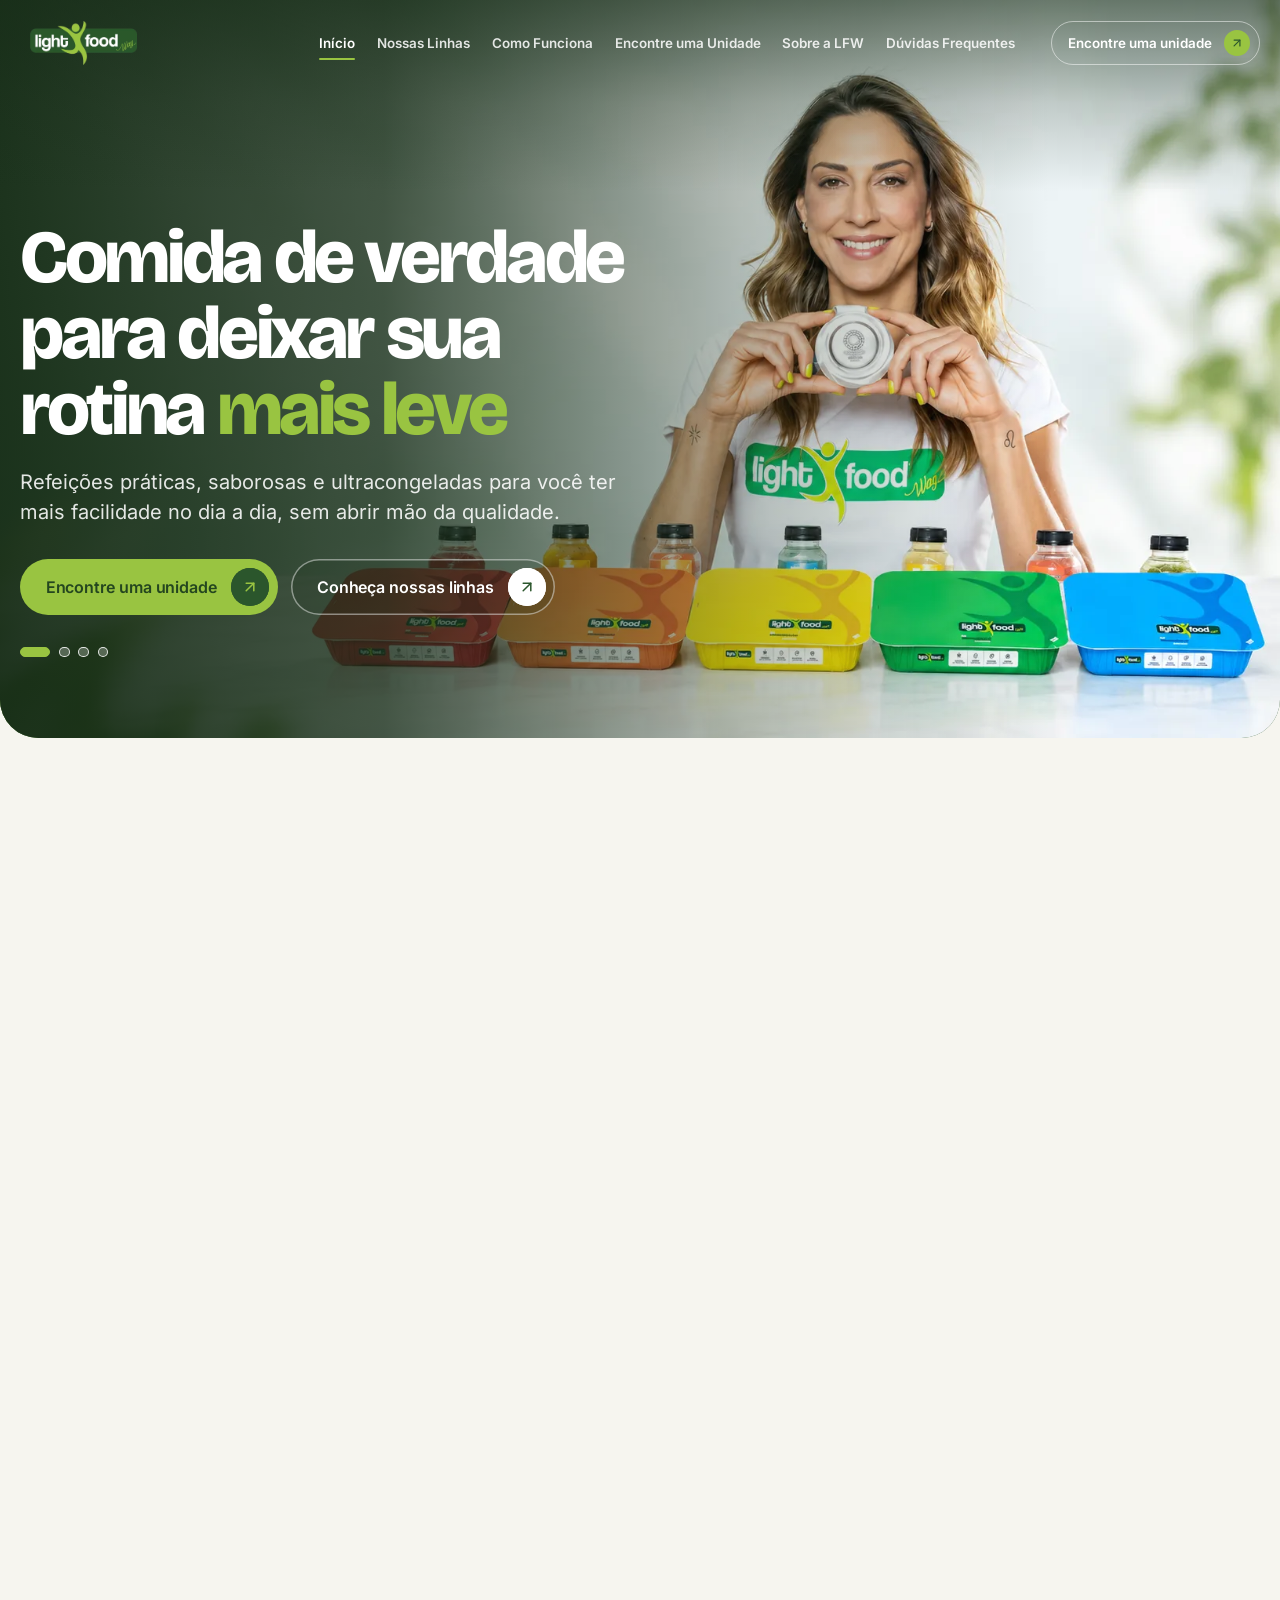
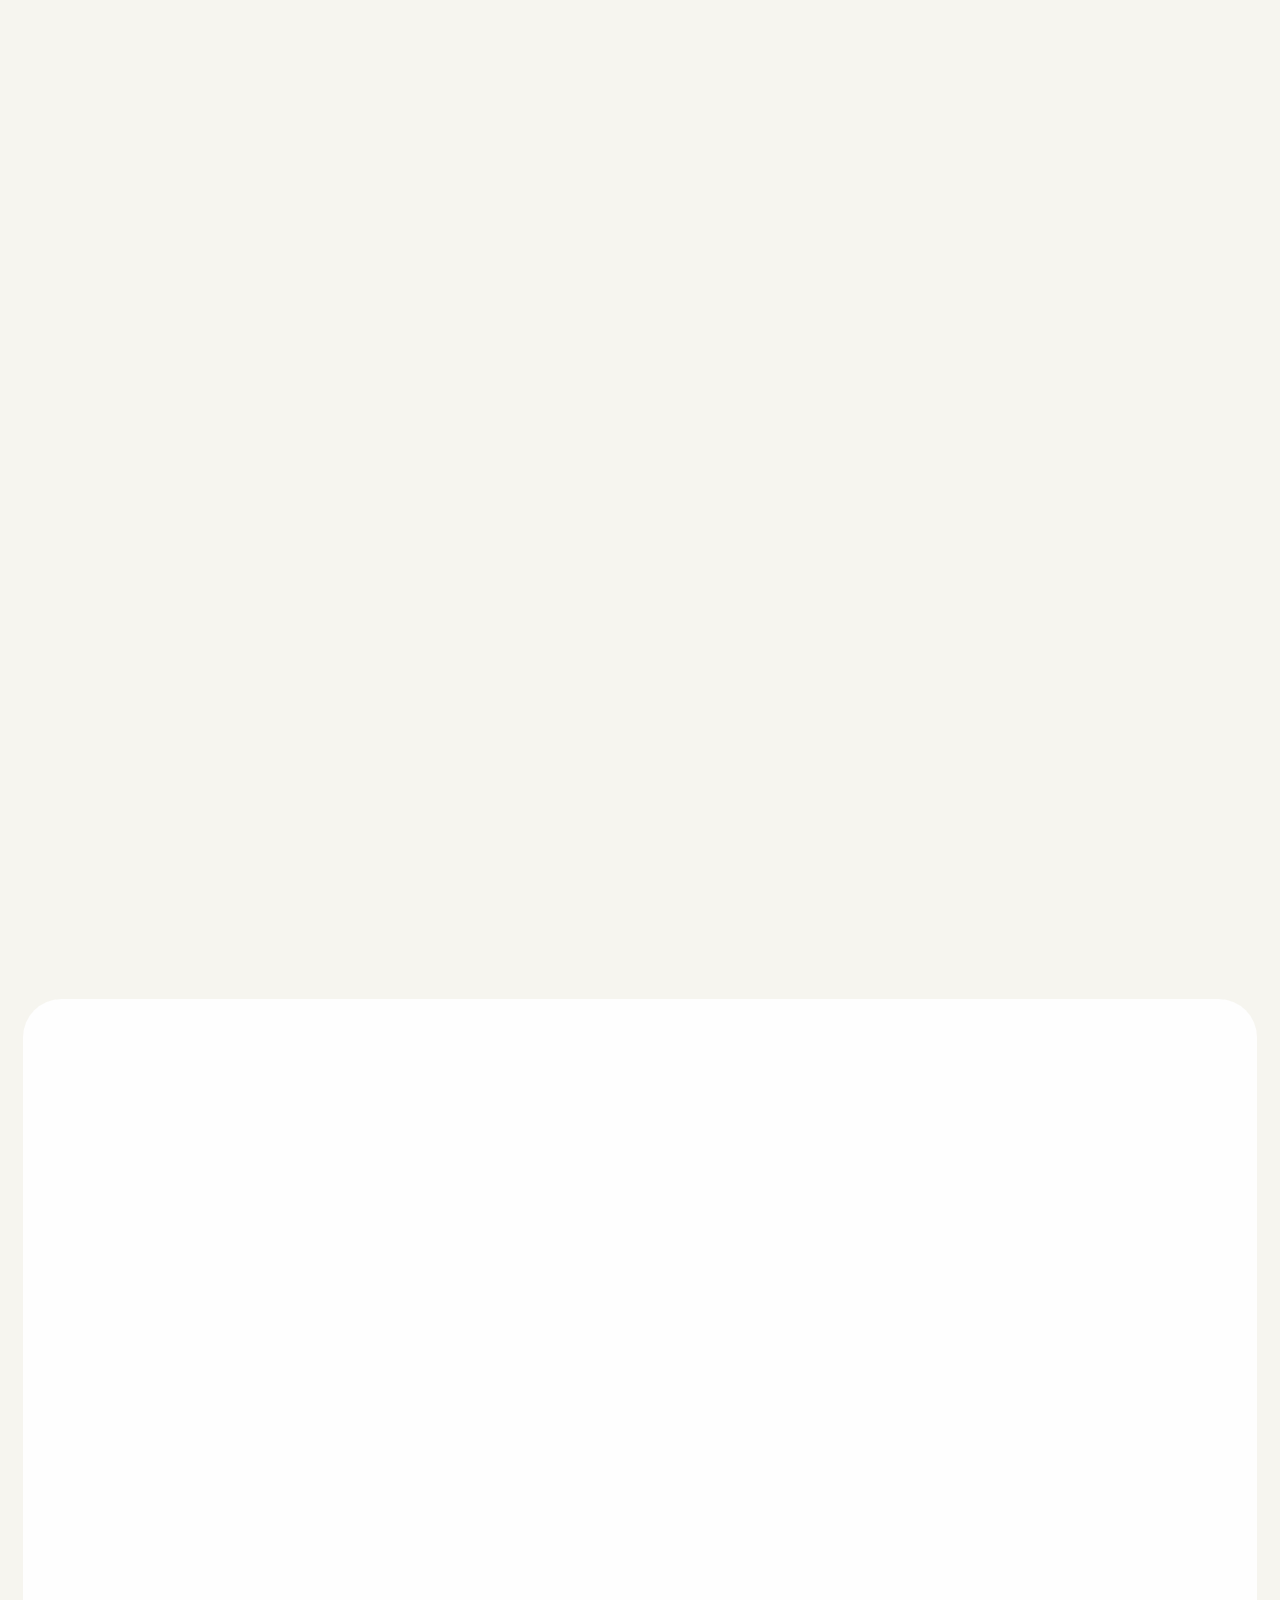
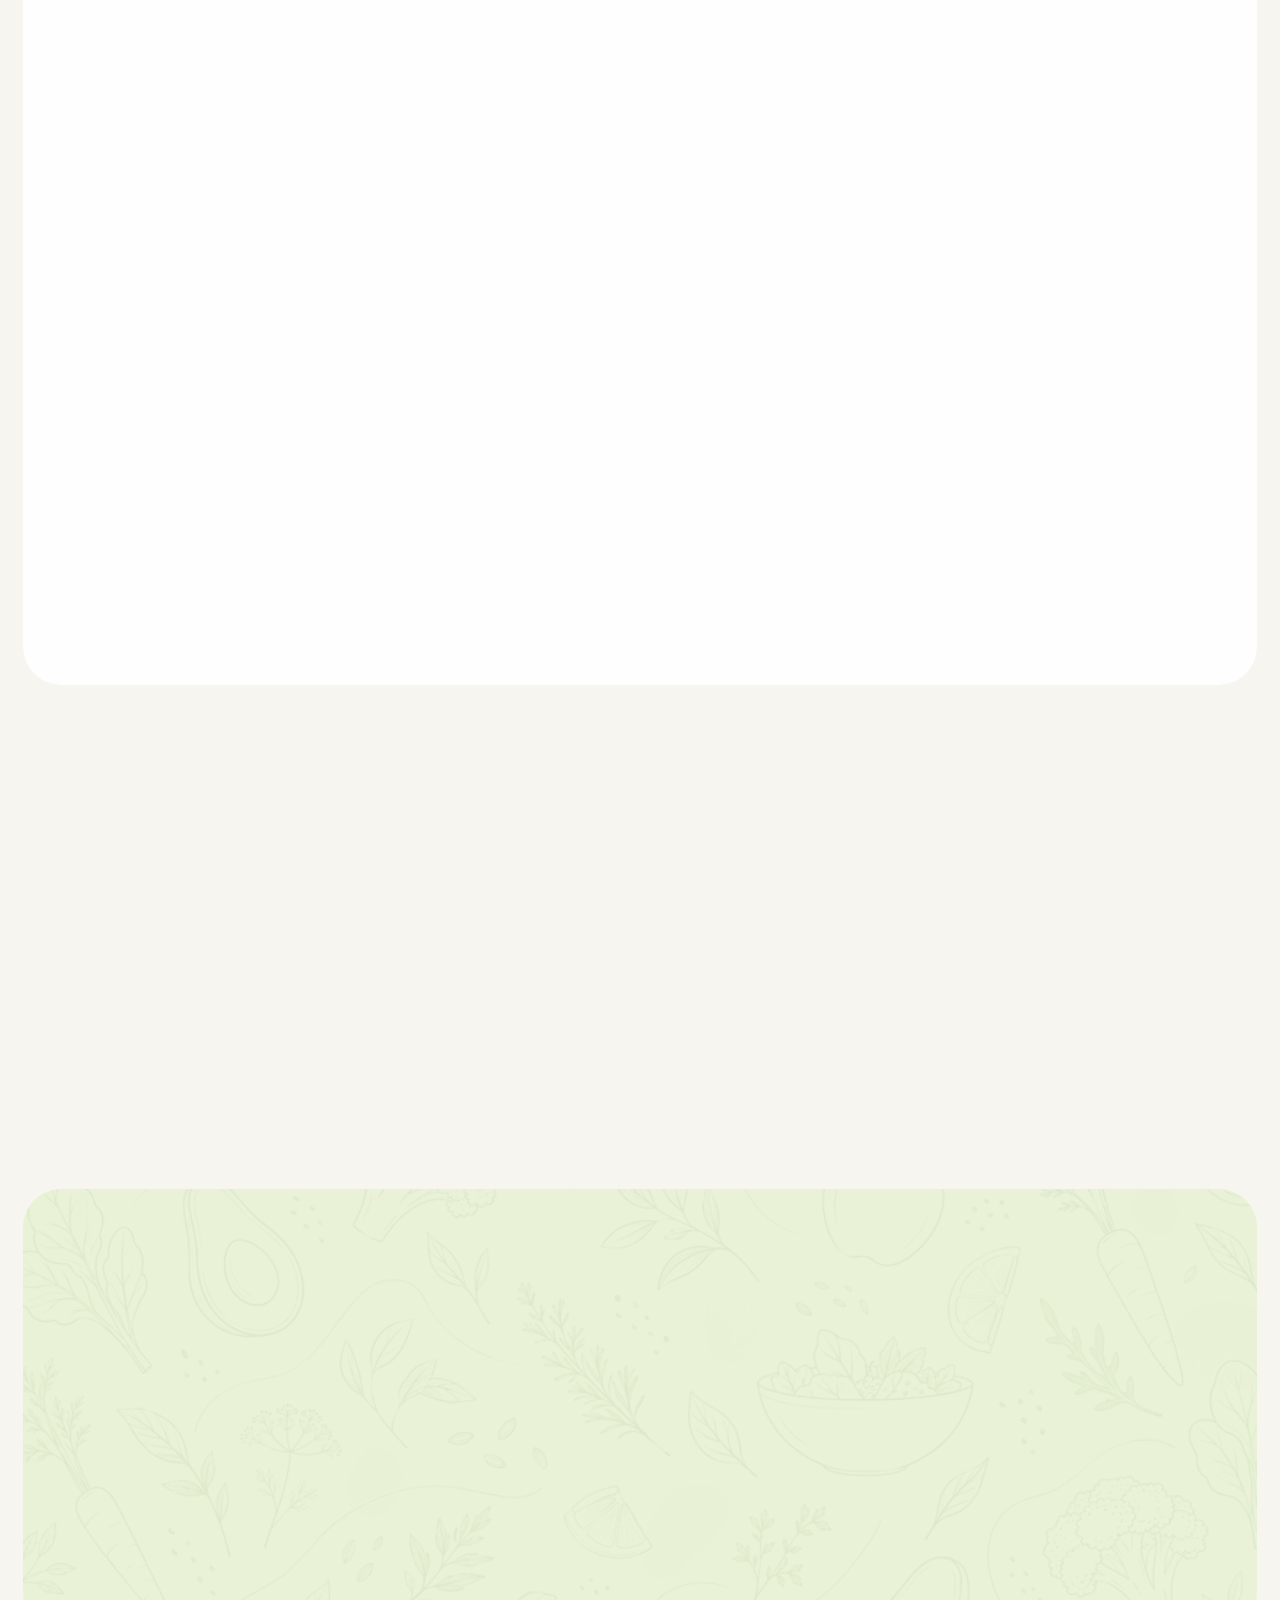
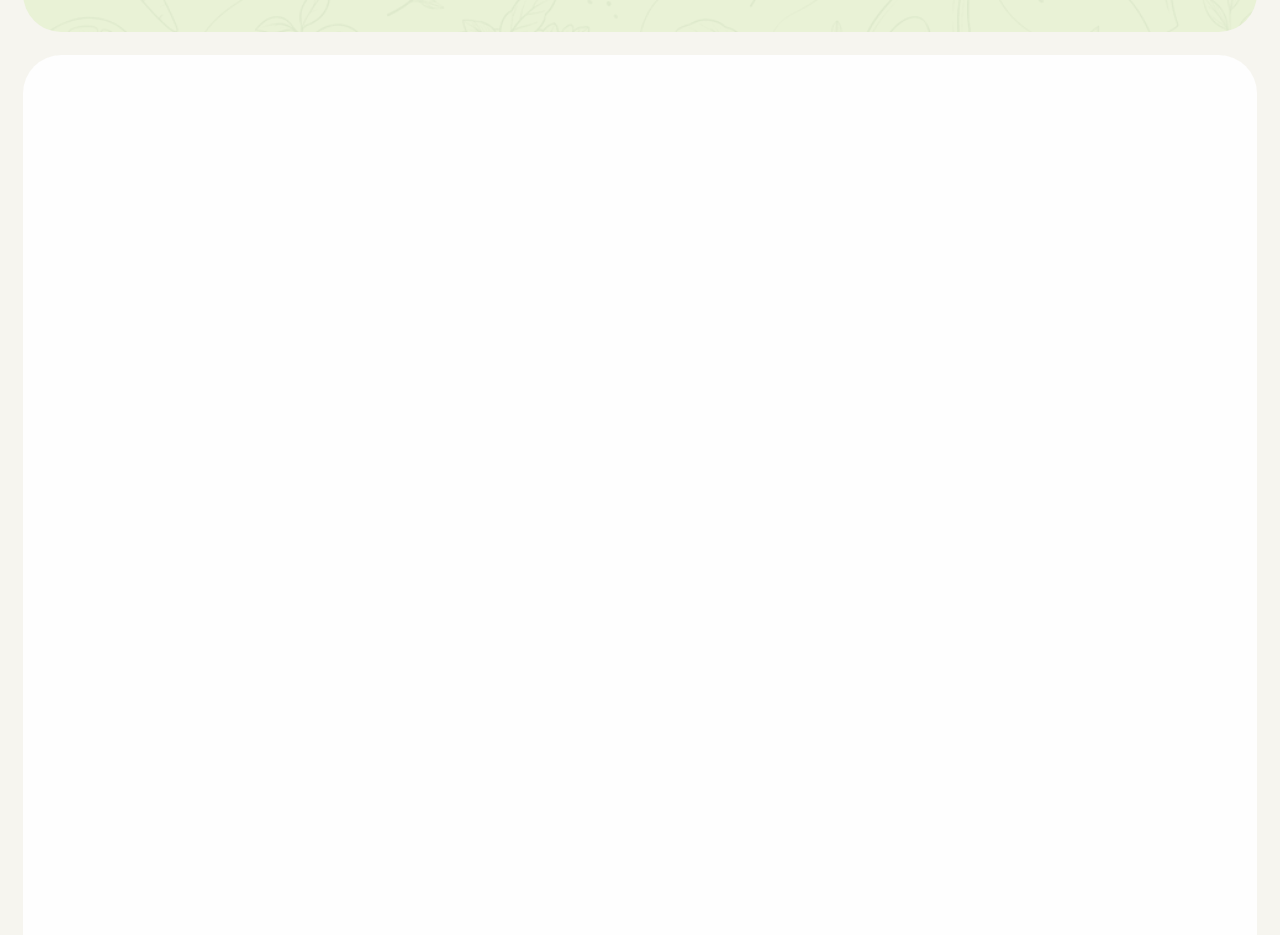
==== index.html @ e0d91ad0 "Site Light Food Way com catálogos em PDF Pop-up das linhas com Ver catálogo e Baixar catálogo; visua" ====
<!DOCTYPE html>
<html lang="pt-BR">
<head>
<meta charset="utf-8">
<meta name="viewport" content="width=device-width, initial-scale=1">
<script>document.documentElement.classList.add("js");if((!("PageRevealEvent" in window)||location.protocol==="file:")&&!matchMedia("(prefers-reduced-motion: reduce)").matches)document.documentElement.classList.add("transicao-js")</script>
<title>Light Food Way — Comida de verdade para deixar sua rotina mais leve</title>
<meta name="description" content="Refeições práticas, saborosas e ultracongeladas. Zero lactose, sem glúten e sem conservantes. Encontre uma Light Food Way perto de você e faça seu pedido.">
<meta name="theme-color" content="#2B562C">
<link rel="canonical" href="https://www.lightfoodway.com.br/">

<meta property="og:type" content="website">
<meta property="og:site_name" content="Light Food Way">
<meta property="og:title" content="Light Food Way — Comida de verdade para deixar sua rotina mais leve">
<meta property="og:description" content="Refeições práticas, saborosas e ultracongeladas. Zero lactose, sem glúten e sem conservantes. Encontre uma Light Food Way perto de você e faça seu pedido.">
<meta property="og:url" content="https://www.lightfoodway.com.br/">
<meta property="og:image" content="https://www.lightfoodway.com.br/assets/img/og-lightfoodway.webp">
<meta property="og:image:type" content="image/webp">
<meta property="og:image:width" content="1200">
<meta property="og:image:height" content="630">
<meta property="og:image:alt" content="Refeições Light Food Way prontas para levar">
<meta property="og:locale" content="pt_BR">
<meta name="twitter:card" content="summary_large_image">

<link rel="icon" href="assets/img/favicon.ico?v=4" sizes="32x32">
<link rel="icon" href="assets/img/favicon.svg?v=4" type="image/svg+xml">
<link rel="apple-touch-icon" href="assets/img/apple-touch-icon.png?v=4">
<link rel="preload" as="image" href="assets/img/banners/capa-home-1-mobile.webp?v=3" media="(max-width: 640px)" fetchpriority="high">
<link rel="preload" as="image" href="assets/img/banners/capa-home-1.webp" media="(min-width: 641px)" fetchpriority="high">
<link rel="preload" href="assets/fonts/inter-latin.woff2" as="font" type="font/woff2" crossorigin>
<link rel="preload" href="assets/fonts/bricolage-grotesque-latin.woff2" as="font" type="font/woff2" crossorigin>
<link rel="stylesheet" href="style.min.css?v=2026-10-07">
<link rel="stylesheet" href="page-transitions.min.css?v=2026-09-22">
<script type="speculationrules">{"prerender":[{"where":{"href_matches":"/*"},"eagerness":"moderate"}]}</script>
</head>
<body>
<a class="pular-link" href="#conteudo">Pular para o conteúdo</a>

<header class="header" data-header>
  <div class="container nav-wrap">
    <a class="logo" href="index.html" aria-label="Light Food Way — página inicial">
      <img class="logo__img" src="assets/img/logo-lightfoodway.webp" alt="Light Food Way" width="532" height="219">
    </a>

    <nav class="desktop-nav" aria-label="Menu principal">
      <a href="index.html" aria-current="page">Início</a>
      <a href="nossas-linhas.html">Nossas Linhas</a>
      <a href="como-funciona.html">Como Funciona</a>
      <a href="unidades.html">Encontre uma Unidade</a>
      <a href="sobre.html">Sobre a LFW</a>
      <a href="faq.html">Dúvidas Frequentes</a>
    </nav>

    <a class="contact-pill" href="unidades.html">Encontre uma unidade
      <span><svg viewBox="0 0 24 24" fill="none" stroke="currentColor" stroke-width="2" stroke-linecap="round" stroke-linejoin="round" aria-hidden="true" focusable="false"><path d="M7 7h10v10"/><path d="M7 17 17 7"/></svg></span>
    </a>

    <button class="menu-btn" data-menu-toggle type="button" aria-label="Abrir menu" aria-expanded="false" aria-controls="menu">
      <span class="menu-btn__linhas" aria-hidden="true"><span></span><span></span><span></span></span>
    </button>
  </div>

  <!-- Menu de tela cheia: aparece quando os links não cabem na barra -->
  <nav class="mobile-nav" id="menu" data-nav aria-label="Menu">
    <ul class="mobile-nav__lista">
      <li><a href="index.html" aria-current="page"><span class="mobile-nav__n" aria-hidden="true">01</span><span class="mobile-nav__txt">Início</span><span class="mobile-nav__seta" aria-hidden="true"><svg viewBox="0 0 24 24" fill="none" stroke="currentColor" stroke-width="2" stroke-linecap="round" stroke-linejoin="round" aria-hidden="true" focusable="false"><path d="M7 7h10v10"/><path d="M7 17 17 7"/></svg></span></a></li>
      <li><a href="nossas-linhas.html"><span class="mobile-nav__n" aria-hidden="true">02</span><span class="mobile-nav__txt">Nossas Linhas</span><span class="mobile-nav__seta" aria-hidden="true"><svg viewBox="0 0 24 24" fill="none" stroke="currentColor" stroke-width="2" stroke-linecap="round" stroke-linejoin="round" aria-hidden="true" focusable="false"><path d="M7 7h10v10"/><path d="M7 17 17 7"/></svg></span></a></li>
      <li><a href="como-funciona.html"><span class="mobile-nav__n" aria-hidden="true">03</span><span class="mobile-nav__txt">Como Funciona</span><span class="mobile-nav__seta" aria-hidden="true"><svg viewBox="0 0 24 24" fill="none" stroke="currentColor" stroke-width="2" stroke-linecap="round" stroke-linejoin="round" aria-hidden="true" focusable="false"><path d="M7 7h10v10"/><path d="M7 17 17 7"/></svg></span></a></li>
      <li><a href="unidades.html"><span class="mobile-nav__n" aria-hidden="true">04</span><span class="mobile-nav__txt">Encontre uma Unidade</span><span class="mobile-nav__seta" aria-hidden="true"><svg viewBox="0 0 24 24" fill="none" stroke="currentColor" stroke-width="2" stroke-linecap="round" stroke-linejoin="round" aria-hidden="true" focusable="false"><path d="M7 7h10v10"/><path d="M7 17 17 7"/></svg></span></a></li>
      <li><a href="sobre.html"><span class="mobile-nav__n" aria-hidden="true">05</span><span class="mobile-nav__txt">Sobre a LFW</span><span class="mobile-nav__seta" aria-hidden="true"><svg viewBox="0 0 24 24" fill="none" stroke="currentColor" stroke-width="2" stroke-linecap="round" stroke-linejoin="round" aria-hidden="true" focusable="false"><path d="M7 7h10v10"/><path d="M7 17 17 7"/></svg></span></a></li>
      <li><a href="faq.html"><span class="mobile-nav__n" aria-hidden="true">06</span><span class="mobile-nav__txt">Dúvidas Frequentes</span><span class="mobile-nav__seta" aria-hidden="true"><svg viewBox="0 0 24 24" fill="none" stroke="currentColor" stroke-width="2" stroke-linecap="round" stroke-linejoin="round" aria-hidden="true" focusable="false"><path d="M7 7h10v10"/><path d="M7 17 17 7"/></svg></span></a></li>
    </ul>
    <div class="mobile-nav__base">
      <a class="btn btn--primario" href="unidades.html"><span class="btn-txt">Encontre uma unidade</span><span class="btn-fundo" aria-hidden="true"></span><span class="btn-txt btn-txt--fundo" aria-hidden="true">Encontre uma unidade</span><span class="btn-icone" aria-hidden="true"><svg class="btn-icone__sai" viewBox="0 0 24 24" fill="none" stroke="currentColor" stroke-width="2" stroke-linecap="round" stroke-linejoin="round" aria-hidden="true" focusable="false"><path d="M7 7h10v10"/><path d="M7 17 17 7"/></svg><svg class="btn-icone__entra" viewBox="0 0 24 24" fill="none" stroke="currentColor" stroke-width="2" stroke-linecap="round" stroke-linejoin="round" aria-hidden="true" focusable="false"><path d="M7 7h10v10"/><path d="M7 17 17 7"/></svg></span></a>
      <a class="btn btn--fantasma" href="unidades.html#pedido"><span class="btn-txt">Faça seu pedido</span><span class="btn-fundo" aria-hidden="true"></span><span class="btn-txt btn-txt--fundo" aria-hidden="true">Faça seu pedido</span><span class="btn-icone" aria-hidden="true"><svg class="btn-icone__sai" viewBox="0 0 24 24" fill="none" stroke="currentColor" stroke-width="2" stroke-linecap="round" stroke-linejoin="round" aria-hidden="true" focusable="false"><path d="M7 7h10v10"/><path d="M7 17 17 7"/></svg><svg class="btn-icone__entra" viewBox="0 0 24 24" fill="none" stroke="currentColor" stroke-width="2" stroke-linecap="round" stroke-linejoin="round" aria-hidden="true" focusable="false"><path d="M7 7h10v10"/><path d="M7 17 17 7"/></svg></span></a>
    </div>
  </nav>
</header>
<main id="conteudo">

  <section class="home-hero" aria-labelledby="home-hero-title">
    <div class="home-hero__capa" aria-hidden="true"></div>
    <div class="container home-hero__content">
      <h1 id="home-hero-title"><span class="home-hero__mask"><span class="home-hero__rise">Comida de verdade</span></span> <span class="home-hero__mask"><span class="home-hero__rise">para deixar sua</span></span> <span class="home-hero__mask"><span class="home-hero__rise">rotina <em>mais leve</em></span></span></h1>
      <p class="home-hero__intro" id="home-hero-descricao">Refeições práticas, saborosas e ultracongeladas para você ter mais facilidade no dia a dia, sem abrir mão da qualidade.</p>
      <div class="acoes">
        <a class="btn btn--primario btn--grande" href="unidades.html"><span class="btn-txt">Encontre uma unidade</span><span class="btn-fundo" aria-hidden="true"></span><span class="btn-txt btn-txt--fundo" aria-hidden="true">Encontre uma unidade</span><span class="btn-icone" aria-hidden="true"><svg class="btn-icone__sai" viewBox="0 0 24 24" fill="none" stroke="currentColor" stroke-width="2" stroke-linecap="round" stroke-linejoin="round" aria-hidden="true" focusable="false"><path d="M7 7h10v10"/><path d="M7 17 17 7"/></svg><svg class="btn-icone__entra" viewBox="0 0 24 24" fill="none" stroke="currentColor" stroke-width="2" stroke-linecap="round" stroke-linejoin="round" aria-hidden="true" focusable="false"><path d="M7 7h10v10"/><path d="M7 17 17 7"/></svg></span></a>
        <a class="btn btn--fantasma btn--grande" href="#linhas"><span class="btn-txt">Conheça nossas linhas</span><span class="btn-fundo" aria-hidden="true"></span><span class="btn-txt btn-txt--fundo" aria-hidden="true">Conheça nossas linhas</span><span class="btn-icone" aria-hidden="true"><svg class="btn-icone__sai" viewBox="0 0 24 24" fill="none" stroke="currentColor" stroke-width="2" stroke-linecap="round" stroke-linejoin="round" aria-hidden="true" focusable="false"><path d="M7 7h10v10"/><path d="M7 17 17 7"/></svg><svg class="btn-icone__entra" viewBox="0 0 24 24" fill="none" stroke="currentColor" stroke-width="2" stroke-linecap="round" stroke-linejoin="round" aria-hidden="true" focusable="false"><path d="M7 7h10v10"/><path d="M7 17 17 7"/></svg></span></a>
      </div>
      <div class="home-hero__pontos" role="group" aria-label="Selecionar destaque do hero" hidden>
        <button class="home-hero__ponto is-ativo" type="button" aria-label="Mostrar destaque 1: Comida de verdade para deixar sua rotina mais leve" aria-controls="home-hero-title" aria-pressed="true" data-home-hero-ponto="0"></button>
        <button class="home-hero__ponto" type="button" aria-label="Mostrar destaque 2: Não é apenas congelado, é ultracongelado" aria-controls="home-hero-title" aria-pressed="false" data-home-hero-ponto="1"></button>
        <button class="home-hero__ponto" type="button" aria-label="Mostrar destaque 3: Um sabor para cada momento" aria-controls="home-hero-title" aria-pressed="false" data-home-hero-ponto="2"></button>
        <button class="home-hero__ponto" type="button" aria-label="Mostrar destaque 4: Tem uma Light Food Way perto de você" aria-controls="home-hero-title" aria-pressed="false" data-home-hero-ponto="3"></button>
      </div>
    </div>
  </section>

  <section class="secao home-benefits" id="diferenciais">
    <div class="container">
      <div class="secao__head secao__head--centro">
        <h2>Mais sabor e praticidade <em>para a vida real</em></h2>
        <p class="secao__sub">Escolhas para diferentes momentos, com a facilidade que a sua rotina pede.</p>
      </div>
      <div class="home-benefits__grid">
        <a class="home-benefit home-benefit--photo" href="como-funciona.html">
          <img src="assets/img/linhas/caseirinhos.webp?v=4" srcset="assets/img/linhas/caseirinhos-900.webp?v=4 900w, assets/img/linhas/caseirinhos.webp?v=4 1280w" sizes="(min-width: 1240px) 390px, (min-width: 1020px) 30vw, (min-width: 640px) 46vw, calc(100vw - 2.5rem)" alt="Frango assado com arroz e legumes, da linha Caseirinhos da Light Food Way" width="1280" height="960" loading="lazy" decoding="async">
          <div class="home-benefit__copy">
            <h3>Praticidade que cabe no seu dia</h3>
            <span class="home-benefit__link">Veja como funciona <span aria-hidden="true">↗</span></span>
          </div>
        </a>
        <a class="home-benefit home-benefit--photo" href="nossas-linhas.html#maromba">
          <img src="assets/img/linhas/maromba.webp" srcset="assets/img/linhas/maromba-900.webp 900w, assets/img/linhas/maromba.webp 1280w" sizes="(min-width: 1240px) 390px, (min-width: 1020px) 30vw, (min-width: 640px) 46vw, calc(100vw - 2.5rem)" alt="Carne moída com purê de batata-doce — linha Maromba da Light Food Way" width="1280" height="960" loading="lazy" decoding="async">
          <div class="home-benefit__copy">
            <h3>Comida de verdade, no seu tempo</h3>
            <span class="home-benefit__link">Conheça as linhas <span aria-hidden="true">↗</span></span>
          </div>
        </a>
        <a class="home-benefit home-benefit--photo" href="nossas-linhas.html#veggie">
          <img src="assets/img/linhas/frango-mandioca.webp" srcset="assets/img/linhas/frango-mandioca-900.webp 900w, assets/img/linhas/frango-mandioca.webp 1280w" sizes="(min-width: 1240px) 390px, (min-width: 1020px) 30vw, (min-width: 640px) 46vw, calc(100vw - 2.5rem)" alt="Frango desfiado ao molho com milho e mandioca, da Light Food Way" width="1280" height="1280" loading="lazy" decoding="async">
          <div class="home-benefit__copy">
            <h3>Variedade para todos os gostos</h3>
            <span class="home-benefit__link">Explore as opções <span aria-hidden="true">↗</span></span>
          </div>
        </a>
      </div>
    </div>
  </section>

  <!-- LINHAS EM DESTAQUE -->
  <section class="secao secao--alt home-lines" id="linhas">
    <div class="container">
      <div class="secao__head secao__head--entre">
        <div>
          <h2>Um cardápio para <em>todos os gostos</em></h2>
          <p class="secao__sub">Da comida caseira às opções para quem treina, encontre uma linha que combina com a sua rotina.</p>
        </div>
        <a class="btn btn--secundario" href="nossas-linhas.html"><span class="btn-txt">Ver todas as linhas</span><span class="btn-fundo" aria-hidden="true"></span><span class="btn-txt btn-txt--fundo" aria-hidden="true">Ver todas as linhas</span><span class="btn-icone" aria-hidden="true"><svg class="btn-icone__sai" viewBox="0 0 24 24" fill="none" stroke="currentColor" stroke-width="2" stroke-linecap="round" stroke-linejoin="round" aria-hidden="true" focusable="false"><path d="M7 7h10v10"/><path d="M7 17 17 7"/></svg><svg class="btn-icone__entra" viewBox="0 0 24 24" fill="none" stroke="currentColor" stroke-width="2" stroke-linecap="round" stroke-linejoin="round" aria-hidden="true" focusable="false"><path d="M7 7h10v10"/><path d="M7 17 17 7"/></svg></span></a>
      </div>
      <div class="grid grid--4">
        <article class="linha-card revela" data-linha="caseirinhos" id="caseirinhos">
          <a class="linha-card__link" href="nossas-linhas.html#caseirinhos" data-linha-popup aria-haspopup="dialog">
            <div class="linha-card__foto">
              <img src="assets/img/linhas/caseirinhos.webp?v=4" srcset="assets/img/linhas/caseirinhos-900.webp?v=4 900w, assets/img/linhas/caseirinhos.webp?v=4 1280w" sizes="(min-width: 1240px) 390px, (min-width: 1020px) 30vw, (min-width: 640px) 46vw, calc(100vw - 2.5rem)" alt="Frango assado com arroz e legumes, da linha Caseirinhos da Light Food Way" loading="lazy" decoding="async" width="1280" height="960" data-foto>
              <span class="linha-card__etiqueta">Casa</span>
            </div>
            <div class="linha-card__corpo">
              <h3>Caseirinhos</h3>
              <p>O sabor daquela comida que lembra casa, agora com a praticidade que a sua rotina precisa.</p>
              <span class="linha-card__cta">Conhecer Caseirinhos <span class="bolha-seta" aria-hidden="true"><svg class="icone" viewBox="0 0 24 24" fill="none" stroke="currentColor" stroke-width="1.6" stroke-linecap="round" stroke-linejoin="round" aria-hidden="true" focusable="false"><path d="M5 12h14"/><path d="m12 5 7 7-7 7"/></svg></span></span>
            </div>
          </a>
        </article>
        <article class="linha-card revela" data-linha="frango" id="frango">
          <a class="linha-card__link" href="nossas-linhas.html#frango" data-linha-popup aria-haspopup="dialog">
            <div class="linha-card__foto">
              <img src="assets/img/linhas/frango.webp?v=4" srcset="assets/img/linhas/frango-900.webp?v=4 900w, assets/img/linhas/frango.webp?v=4 1122w" sizes="(min-width: 1240px) 390px, (min-width: 1020px) 30vw, (min-width: 640px) 46vw, calc(100vw - 2.5rem)" alt="Frango em cubos com farofa crocante, brócolis e cenoura, da linha Frango da Light Food Way" loading="lazy" decoding="async" width="1122" height="842" data-foto>
              <span class="linha-card__etiqueta">Aves</span>
            </div>
            <div class="linha-card__corpo">
              <h3>Frango</h3>
              <p>Opções com frango para deixar suas refeições práticas, saborosas e variadas.</p>
              <span class="linha-card__cta">Conhecer linha Frango <span class="bolha-seta" aria-hidden="true"><svg class="icone" viewBox="0 0 24 24" fill="none" stroke="currentColor" stroke-width="1.6" stroke-linecap="round" stroke-linejoin="round" aria-hidden="true" focusable="false"><path d="M5 12h14"/><path d="m12 5 7 7-7 7"/></svg></span></span>
            </div>
          </a>
        </article>
        <article class="linha-card revela" data-linha="bovina" id="bovina">
          <a class="linha-card__link" href="nossas-linhas.html#bovina" data-linha-popup aria-haspopup="dialog">
            <div class="linha-card__foto">
              <img src="assets/img/linhas/bovina.webp" srcset="assets/img/linhas/bovina-900.webp 900w, assets/img/linhas/bovina.webp 1066w" sizes="(min-width: 1240px) 390px, (min-width: 1020px) 30vw, (min-width: 640px) 46vw, calc(100vw - 2.5rem)" alt="Carne desfiada com arroz, feijão preto e banana da terra — linha Bovinas da Light Food Way" loading="lazy" decoding="async" width="1066" height="799" data-foto>
              <span class="linha-card__etiqueta">Carnes</span>
            </div>
            <div class="linha-card__corpo">
              <h3>Bovinas</h3>
              <p>Pratos com carne bovina para quem gosta de refeições saborosas e cheias de opções.</p>
              <span class="linha-card__cta">Conhecer linha Bovina <span class="bolha-seta" aria-hidden="true"><svg class="icone" viewBox="0 0 24 24" fill="none" stroke="currentColor" stroke-width="1.6" stroke-linecap="round" stroke-linejoin="round" aria-hidden="true" focusable="false"><path d="M5 12h14"/><path d="m12 5 7 7-7 7"/></svg></span></span>
            </div>
          </a>
        </article>
        <article class="linha-card revela" data-linha="peixes" id="peixes">
          <a class="linha-card__link" href="nossas-linhas.html#peixes" data-linha-popup aria-haspopup="dialog">
            <div class="linha-card__foto">
              <img src="assets/img/linhas/peixes.webp" srcset="assets/img/linhas/peixes-900.webp 900w, assets/img/linhas/peixes.webp 1280w" sizes="(min-width: 1240px) 390px, (min-width: 1020px) 30vw, (min-width: 640px) 46vw, calc(100vw - 2.5rem)" alt="Filé de peixe com arroz, feijão e legumes — linha Peixes da Light Food Way" loading="lazy" decoding="async" width="1280" height="960" data-foto>
              <span class="linha-card__etiqueta">Do mar</span>
            </div>
            <div class="linha-card__corpo">
              <h3>Peixes</h3>
              <p>Opções com peixe para variar o cardápio com praticidade.</p>
              <span class="linha-card__cta">Conhecer linha Peixe <span class="bolha-seta" aria-hidden="true"><svg class="icone" viewBox="0 0 24 24" fill="none" stroke="currentColor" stroke-width="1.6" stroke-linecap="round" stroke-linejoin="round" aria-hidden="true" focusable="false"><path d="M5 12h14"/><path d="m12 5 7 7-7 7"/></svg></span></span>
            </div>
          </a>
        </article>
        <article class="linha-card revela" data-linha="massas" id="massas">
          <a class="linha-card__link" href="nossas-linhas.html#massas" data-linha-popup aria-haspopup="dialog">
            <div class="linha-card__foto">
              <img src="assets/img/linhas/massas.webp" srcset="assets/img/linhas/massas-900.webp 900w, assets/img/linhas/massas.webp 1280w" sizes="(min-width: 1240px) 390px, (min-width: 1020px) 30vw, (min-width: 640px) 46vw, calc(100vw - 2.5rem)" alt="Massa com frango e legumes — linha Massas da Light Food Way" loading="lazy" decoding="async" width="1280" height="960" data-foto>
              <span class="linha-card__etiqueta">Massas</span>
            </div>
            <div class="linha-card__corpo">
              <h3>Massas</h3>
              <p>Massas saborosas para transformar uma refeição prática em um momento ainda mais gostoso.</p>
              <span class="linha-card__cta">Conhecer Massas <span class="bolha-seta" aria-hidden="true"><svg class="icone" viewBox="0 0 24 24" fill="none" stroke="currentColor" stroke-width="1.6" stroke-linecap="round" stroke-linejoin="round" aria-hidden="true" focusable="false"><path d="M5 12h14"/><path d="m12 5 7 7-7 7"/></svg></span></span>
            </div>
          </a>
        </article>
        <article class="linha-card revela" data-linha="maromba" id="maromba">
          <a class="linha-card__link" href="nossas-linhas.html#maromba" data-linha-popup aria-haspopup="dialog">
            <div class="linha-card__foto">
              <img src="assets/img/linhas/maromba.webp" srcset="assets/img/linhas/maromba-900.webp 900w, assets/img/linhas/maromba.webp 1280w" sizes="(min-width: 1240px) 390px, (min-width: 1020px) 30vw, (min-width: 640px) 46vw, calc(100vw - 2.5rem)" alt="Carne moída com purê de batata-doce — linha Maromba da Light Food Way" loading="lazy" decoding="async" width="1280" height="960" data-foto>
              <span class="linha-card__etiqueta">Treino</span>
            </div>
            <div class="linha-card__corpo">
              <h3>Maromba</h3>
              <p>Opções para quem treina, busca praticidade e quer facilitar a organização das refeições dentro da rotina.</p>
              <span class="linha-card__cta">Conhecer linha Maromba <span class="bolha-seta" aria-hidden="true"><svg class="icone" viewBox="0 0 24 24" fill="none" stroke="currentColor" stroke-width="1.6" stroke-linecap="round" stroke-linejoin="round" aria-hidden="true" focusable="false"><path d="M5 12h14"/><path d="m12 5 7 7-7 7"/></svg></span></span>
            </div>
          </a>
        </article>
        <article class="linha-card revela" data-linha="veggie" id="veggie">
          <a class="linha-card__link" href="nossas-linhas.html#veggie" data-linha-popup aria-haspopup="dialog">
            <div class="linha-card__foto">
              <img src="assets/img/linhas/veggie.webp?v=4" srcset="assets/img/linhas/veggie-900.webp?v=4 900w, assets/img/linhas/veggie.webp?v=4 1066w" sizes="(min-width: 1240px) 390px, (min-width: 1020px) 30vw, (min-width: 640px) 46vw, calc(100vw - 2.5rem)" alt="Couve refogada, arroz integral e feijão preto, da linha Veggie da Light Food Way" loading="lazy" decoding="async" width="1066" height="800" data-foto>
              <span class="linha-card__etiqueta">Sem carne</span>
            </div>
            <div class="linha-card__corpo">
              <h3>Veggie</h3>
              <p>Opções sem carne para quem busca variedade e diferentes possibilidades para a alimentação.</p>
              <span class="linha-card__cta">Conhecer linha Veggie <span class="bolha-seta" aria-hidden="true"><svg class="icone" viewBox="0 0 24 24" fill="none" stroke="currentColor" stroke-width="1.6" stroke-linecap="round" stroke-linejoin="round" aria-hidden="true" focusable="false"><path d="M5 12h14"/><path d="m12 5 7 7-7 7"/></svg></span></span>
            </div>
          </a>
        </article>
        <article class="linha-card revela" data-linha="sopas" id="sopas">
          <a class="linha-card__link" href="nossas-linhas.html#sopas" data-linha-popup aria-haspopup="dialog">
            <div class="linha-card__foto">
              <img src="assets/img/linhas/sopas.webp" srcset="assets/img/linhas/sopas-900.webp 900w, assets/img/linhas/sopas.webp 1280w" sizes="(min-width: 1240px) 390px, (min-width: 1020px) 30vw, (min-width: 640px) 46vw, calc(100vw - 2.5rem)" alt="Sopa de legumes com macarrão — linha Sopas da Light Food Way" loading="lazy" decoding="async" width="1280" height="960" data-foto>
              <span class="linha-card__etiqueta">Quentinho</span>
            </div>
            <div class="linha-card__corpo">
              <h3>Sopas</h3>
              <p>Uma opção prática e saborosa para aqueles dias em que tudo o que você quer é uma refeição quentinha.</p>
              <span class="linha-card__cta">Conhecer Sopas <span class="bolha-seta" aria-hidden="true"><svg class="icone" viewBox="0 0 24 24" fill="none" stroke="currentColor" stroke-width="1.6" stroke-linecap="round" stroke-linejoin="round" aria-hidden="true" focusable="false"><path d="M5 12h14"/><path d="m12 5 7 7-7 7"/></svg></span></span>
            </div>
          </a>
        </article>
      </div>
    </div>
  </section>

  <!-- COMO FUNCIONA -->

  <section class="secao" id="como-funciona">
    <div class="container">
      <div class="secao__head secao__head--centro">
        <h2>Escolha suas refeições, encontre uma unidade e tenha a praticidade da Light Food Way <em>na sua rotina</em></h2>
      </div>
      <ol class="passos">
        <li class="passo revela"><span class="passo__num">1</span><span class="passo__icone"><svg class="icone" viewBox="0 0 24 24" fill="none" stroke="currentColor" stroke-width="1.6" stroke-linecap="round" stroke-linejoin="round" aria-hidden="true" focusable="false"><path d="M7 21h10"/><path d="M12 21a9 9 0 0 0 9-9H3a9 9 0 0 0 9 9Z"/><path d="M11.38 12a2.4 2.4 0 0 1-.4-4.77 2.4 2.4 0 0 1 3.2-2.77 2.4 2.4 0 0 1 3.47-.63 2.4 2.4 0 0 1 3.37 3.37 2.4 2.4 0 0 1-1.1 3.7 2.51 2.51 0 0 1 .03 1.1"/><path d="m13 12 4-4"/><path d="M10.9 7.25A3.99 3.99 0 0 0 4 10c0 .73.2 1.41.54 2"/></svg></span><h3>Escolha</h3><p>Conheça nossas linhas e encontre suas opções favoritas.</p></li>
        <li class="passo revela"><span class="passo__num">2</span><span class="passo__icone"><svg class="icone" viewBox="0 0 24 24" fill="none" stroke="currentColor" stroke-width="1.6" stroke-linecap="round" stroke-linejoin="round" aria-hidden="true" focusable="false"><path d="M18 8c0 3.613-3.869 7.429-5.393 8.795a1 1 0 0 1-1.214 0C9.87 15.429 6 11.613 6 8a6 6 0 0 1 12 0"/><circle cx="12" cy="8" r="2"/><path d="M8.714 14h-3.71a1 1 0 0 0-.948.683l-2.004 6A1 1 0 0 0 3 22h18a1 1 0 0 0 .948-1.316l-2-6a1 1 0 0 0-.949-.684h-3.712"/></svg></span><h3>Encontre</h3><p>Use nosso mapa para localizar a Light Food Way mais próxima.</p></li>
        <li class="passo revela"><span class="passo__num">3</span><span class="passo__icone"><svg class="icone" viewBox="0 0 24 24" fill="none" stroke="currentColor" stroke-width="1.6" stroke-linecap="round" stroke-linejoin="round" aria-hidden="true" focusable="false"><path d="M16 10a4 4 0 0 1-8 0"/><path d="M3.103 6.034h17.794"/><path d="M3.4 5.467a2 2 0 0 0-.4 1.2V20a2 2 0 0 0 2 2h14a2 2 0 0 0 2-2V6.667a2 2 0 0 0-.4-1.2l-2-2.667A2 2 0 0 0 17 2H7a2 2 0 0 0-1.6.8z"/></svg></span><h3>Peça</h3><p>Consulte o cardápio e escolha o canal de pedido disponível na unidade.</p></li>
        <li class="passo revela"><span class="passo__num">4</span><span class="passo__icone"><svg class="icone" viewBox="0 0 24 24" fill="none" stroke="currentColor" stroke-width="1.6" stroke-linecap="round" stroke-linejoin="round" aria-hidden="true" focusable="false"><path d="M12 3V2"/><path d="m15.4 17.4 3.2-2.8a2 2 0 1 1 2.8 2.9l-3.6 3.3c-.7.8-1.7 1.2-2.8 1.2h-4c-1.1 0-2.1-.4-2.8-1.2l-1.302-1.464A1 1 0 0 0 6.151 19H5"/><path d="M2 14h12a2 2 0 0 1 0 4h-2"/><path d="M4 10h16"/><path d="M5 10a7 7 0 0 1 14 0"/><path d="M5 14v6a1 1 0 0 1-1 1H2"/></svg></span><h3>Aproveite</h3><p>Receba ou retire seu pedido e tenha uma refeição prática e saborosa.</p></li>
      </ol>
    </div>
  </section>


  <section class="home-story" id="apresentacao" aria-labelledby="home-story-title">
    <div class="home-story__copy">
      <h2 id="home-story-title">Comida de verdade para <em>a vida real</em></h2>
      <p>A Light Food Way nasceu para tornar a alimentação mais prática em uma rotina cada vez mais corrida. São refeições que unem sabor, variedade e a facilidade de ter uma boa escolha à disposição.</p>
      <a class="btn btn--secundario" href="sobre.html"><span class="btn-txt">Conheça nossa história</span><span class="btn-fundo" aria-hidden="true"></span><span class="btn-txt btn-txt--fundo" aria-hidden="true">Conheça nossa história</span><span class="btn-icone" aria-hidden="true"><svg class="btn-icone__sai" viewBox="0 0 24 24" fill="none" stroke="currentColor" stroke-width="2" stroke-linecap="round" stroke-linejoin="round" aria-hidden="true" focusable="false"><path d="M7 7h10v10"/><path d="M7 17 17 7"/></svg><svg class="btn-icone__entra" viewBox="0 0 24 24" fill="none" stroke="currentColor" stroke-width="2" stroke-linecap="round" stroke-linejoin="round" aria-hidden="true" focusable="false"><path d="M7 7h10v10"/><path d="M7 17 17 7"/></svg></span></a>
    </div>
    <div class="home-story__image">
      <img src="assets/img/banners/embalagens.webp" srcset="assets/img/banners/embalagens-900.webp 900w, assets/img/banners/embalagens.webp 1100w" sizes="(min-width: 901px) 40vw, (min-width: 641px) 420px, calc(100vw - 4rem)" alt="Embalagens coloridas das refeições Light Food Way empilhadas" width="1100" height="1253" loading="lazy" decoding="async">
    </div>
  </section>

  <!-- ENCONTRE UMA UNIDADE -->

  <section class="secao secao--alt" id="unidades">
    <div class="container">
      <div class="secao__head">
        <h2>Encontre uma Light Food Way <em>perto de você</em></h2>
        <p class="secao__sub">São unidades em diferentes regiões do Brasil. Encontre a mais próxima, conheça a unidade e faça seu pedido.</p>
      </div>

      <form class="busca" data-busca role="search" novalidate>
        <label class="sr-only" for="busca-unidade">Digite sua cidade, estado ou CEP</label>
        <div class="busca__campo">
          <span class="busca__icone" aria-hidden="true"><svg class="icone" viewBox="0 0 24 24" fill="none" stroke="currentColor" stroke-width="1.6" stroke-linecap="round" stroke-linejoin="round" aria-hidden="true" focusable="false"><path d="m21 21-4.34-4.34"/><circle cx="11" cy="11" r="8"/></svg></span>
          <input id="busca-unidade" data-busca-input type="search" placeholder="Digite sua cidade, estado ou CEP" autocomplete="off" required minlength="2" maxlength="80" aria-describedby="busca-unidade-erro" aria-invalid="false">
        </div>
        <button class="btn btn--primario" type="submit"><span class="btn-txt">Encontrar unidade</span><span class="btn-fundo" aria-hidden="true"></span><span class="btn-txt btn-txt--fundo" aria-hidden="true">Encontrar unidade</span><span class="btn-icone" aria-hidden="true"><svg class="btn-icone__sai" viewBox="0 0 24 24" fill="none" stroke="currentColor" stroke-width="2" stroke-linecap="round" stroke-linejoin="round" aria-hidden="true" focusable="false"><path d="M7 7h10v10"/><path d="M7 17 17 7"/></svg><svg class="btn-icone__entra" viewBox="0 0 24 24" fill="none" stroke="currentColor" stroke-width="2" stroke-linecap="round" stroke-linejoin="round" aria-hidden="true" focusable="false"><path d="M7 7h10v10"/><path d="M7 17 17 7"/></svg></span></button>
        <button class="btn btn--secundario" type="button" data-geo><span class="btn-txt">Usar minha localização</span><span class="btn-fundo" aria-hidden="true"></span><span class="btn-txt btn-txt--fundo" aria-hidden="true">Usar minha localização</span><span class="btn-icone" aria-hidden="true"><svg class="btn-icone__sai" viewBox="0 0 24 24" fill="none" stroke="currentColor" stroke-width="1.6" stroke-linecap="round" stroke-linejoin="round" aria-hidden="true" focusable="false"><line x1="2" x2="5" y1="12" y2="12"/><line x1="19" x2="22" y1="12" y2="12"/><line x1="12" x2="12" y1="2" y2="5"/><line x1="12" x2="12" y1="19" y2="22"/><circle cx="12" cy="12" r="7"/><circle cx="12" cy="12" r="3"/></svg><svg class="btn-icone__entra" viewBox="0 0 24 24" fill="none" stroke="currentColor" stroke-width="1.6" stroke-linecap="round" stroke-linejoin="round" aria-hidden="true" focusable="false"><line x1="2" x2="5" y1="12" y2="12"/><line x1="19" x2="22" y1="12" y2="12"/><line x1="12" x2="12" y1="2" y2="5"/><line x1="12" x2="12" y1="19" y2="22"/><circle cx="12" cy="12" r="7"/><circle cx="12" cy="12" r="3"/></svg></span></button>
      </form>
      <p class="busca__status" id="busca-unidade-erro" data-busca-status role="status" aria-live="polite"></p>

      <div class="unidades">
        <div class="mapa">
          <h3 class="sr-only">Mapa de unidades por estado</h3>
          <div class="mapa__grade" data-mapa role="group" aria-label="Estados do Brasil"></div>
          <div class="mapa__legenda">
            <span><i class="legenda--tem"></i> Estado com unidades</span>
            <span><i class="legenda--breve"></i> Em breve</span>
            <span><i class="legenda--ativo"></i> Selecionado</span>
          </div>
        </div>

        <div class="unidades__resultado" id="pedido">
          <div class="painel__titulo">
            <span data-painel-titulo>Todas as unidades</span>
            <span class="painel__contagem" data-painel-contagem></span>
          </div>
          <div class="painel" data-painel aria-live="polite"></div>
        </div>
      </div>
    </div>
  </section>


  <!-- CTA FINAL -->

  <section class="secao cta-final">
    <div class="container">
      <h2>Sua próxima refeição pode ser <em>muito mais prática</em></h2>
      <p>Encontre uma Light Food Way perto de você e descubra suas próximas refeições favoritas.</p>
      <div class="acoes acoes--centro">
        <a class="btn btn--primario btn--grande" href="unidades.html"><span class="btn-txt">Encontrar uma unidade</span><span class="btn-fundo" aria-hidden="true"></span><span class="btn-txt btn-txt--fundo" aria-hidden="true">Encontrar uma unidade</span><span class="btn-icone" aria-hidden="true"><svg class="btn-icone__sai" viewBox="0 0 24 24" fill="none" stroke="currentColor" stroke-width="2" stroke-linecap="round" stroke-linejoin="round" aria-hidden="true" focusable="false"><path d="M7 7h10v10"/><path d="M7 17 17 7"/></svg><svg class="btn-icone__entra" viewBox="0 0 24 24" fill="none" stroke="currentColor" stroke-width="2" stroke-linecap="round" stroke-linejoin="round" aria-hidden="true" focusable="false"><path d="M7 7h10v10"/><path d="M7 17 17 7"/></svg></span></a>
        <a class="btn btn--fantasma btn--grande" href="nossas-linhas.html"><span class="btn-txt">Conhecer nossas linhas</span><span class="btn-fundo" aria-hidden="true"></span><span class="btn-txt btn-txt--fundo" aria-hidden="true">Conhecer nossas linhas</span><span class="btn-icone" aria-hidden="true"><svg class="btn-icone__sai" viewBox="0 0 24 24" fill="none" stroke="currentColor" stroke-width="2" stroke-linecap="round" stroke-linejoin="round" aria-hidden="true" focusable="false"><path d="M7 7h10v10"/><path d="M7 17 17 7"/></svg><svg class="btn-icone__entra" viewBox="0 0 24 24" fill="none" stroke="currentColor" stroke-width="2" stroke-linecap="round" stroke-linejoin="round" aria-hidden="true" focusable="false"><path d="M7 7h10v10"/><path d="M7 17 17 7"/></svg></span></a>
      </div>
    </div>
  </section>


</main>

<footer class="rodape">
  <div class="container">
    <div class="rodape__grid">
      <div class="rodape__sobre">
        <a class="logo" href="index.html">
          <img class="logo__img" src="assets/img/logo-lightfoodway.webp" alt="Light Food Way" width="532" height="219">
        </a>
        <p>Comida de verdade para deixar sua rotina mais leve. Refeições práticas, saborosas e ultracongeladas.</p>
        <div class="sociais">
          <a href="https://www.instagram.com/lightfoodway/" target="_blank" rel="noopener" aria-label="Instagram da Light Food Way">Instagram</a>
          <a href="https://www.facebook.com/lightfoodway/?locale=pt_BR" target="_blank" rel="noopener" aria-label="Facebook da Light Food Way">Facebook</a>
          <!-- TikTok: sem perfil oficial definido. Para reativar, troque a URL pelo perfil real e descomente.
          <a href="https://www.tiktok.com/@lightfoodway" target="_blank" rel="noopener" aria-label="TikTok da Light Food Way">TikTok</a>
          -->
        </div>
      </div>

      <div>
        <h2 class="rodape__titulo">Navegação</h2>
        <ul class="rodape__lista">
          <li><a href="index.html">Início</a></li>
          <li><a href="nossas-linhas.html">Nossas Linhas</a></li>
          <li><a href="como-funciona.html">Como Funciona</a></li>
          <li><a href="unidades.html">Encontre uma Unidade</a></li>
          <li><a href="sobre.html">Sobre a LFW</a></li>
          <li><a href="faq.html">Dúvidas Frequentes</a></li>
        </ul>
      </div>

      <div>
        <h2 class="rodape__titulo">Consumidor</h2>
        <ul class="rodape__lista">
          <li><a href="unidades.html">Encontre uma unidade</a></li>
          <li><a href="unidades.html#pedido">Faça seu pedido</a></li>
          <li><a href="faq.html">Dúvidas frequentes</a></li>
          <li><a href="mailto:contato@lightfoodway.com.br">Fale conosco</a></li>
        </ul>
      </div>

      <div>
        <h2 class="rodape__titulo">Institucional</h2>
        <ul class="rodape__lista">
          <li><a href="sobre.html">Sobre a LFW</a></li>
          <li><a href="#politica-de-privacidade" data-legal="privacidade">Política de Privacidade</a></li>
          <li><a href="#termos-de-uso" data-legal="termos">Termos de Uso</a></li>
        </ul>
      </div>
    </div>

    <!-- Franquias: acesso secundário, apenas no rodapé (briefing, item 1) -->
    <div class="rodape__expansao">
      <span><strong>Quer empreender com a Light Food Way na sua cidade?</strong> Conheça nosso modelo de expansão e fale com nossa equipe.</span>
      <a class="link-seta link-seta--claro" href="expansao.html">Conhecer a oportunidade <svg class="icone" viewBox="0 0 24 24" fill="none" stroke="currentColor" stroke-width="1.6" stroke-linecap="round" stroke-linejoin="round" aria-hidden="true" focusable="false"><path d="M5 12h14"/><path d="m12 5 7 7-7 7"/></svg></a>
    </div>

    <div class="rodape__base">
      <p>© <span data-ano>2026</span> Light Food Way. Todos os direitos reservados.</p>
      <ul>
        <li><a href="#politica-de-privacidade" data-legal="privacidade">Privacidade</a></li>
        <li><a href="#termos-de-uso" data-legal="termos">Termos</a></li>
      </ul>
      <a class="gr-credit" href="https://grbrands.com.br" target="_blank" rel="noopener noreferrer" aria-label="Desenvolvido por GR Brands — abrir site"><span>Desenvolvido por</span><span class="gr-lockup"><img src="assets/img/grbrands-icon-white.svg" alt="" width="84" height="84"><strong>GR Brands<span class="gr-dot">.</span></strong></span></a>
    </div>
  </div>
</footer>

<div class="cta-mobile">
  <a class="btn btn--primario btn--bloco" href="unidades.html"><span class="btn-txt">Encontre uma unidade</span><span class="btn-fundo" aria-hidden="true"></span><span class="btn-txt btn-txt--fundo" aria-hidden="true">Encontre uma unidade</span><span class="btn-icone" aria-hidden="true"><svg class="btn-icone__sai" viewBox="0 0 24 24" fill="none" stroke="currentColor" stroke-width="2" stroke-linecap="round" stroke-linejoin="round" aria-hidden="true" focusable="false"><path d="M7 7h10v10"/><path d="M7 17 17 7"/></svg><svg class="btn-icone__entra" viewBox="0 0 24 24" fill="none" stroke="currentColor" stroke-width="2" stroke-linecap="round" stroke-linejoin="round" aria-hidden="true" focusable="false"><path d="M7 7h10v10"/><path d="M7 17 17 7"/></svg></span></a>
</div>

<script src="mapa-brasil.min.js?v=2026-09-22" defer></script>
<script src="unidades.min.js?v=2026-09-30" defer></script>
<script src="main.min.js?v=2026-09-22" defer></script>
<script src="page-transitions.min.js?v=2026-09-22" defer></script>
<script src="linhas-modal.min.js?v=2026-10-07" defer></script>
<script src="hero-titulos.min.js?v=2026-09-22" defer></script>
</body>
</html>
---- style.min.css ----
@font-face{font-family:Inter;font-style:normal;font-weight:400 600;font-display:swap;src:url(assets/fonts/inter-latin.woff2) format("woff2")}@font-face{font-family:Bricolage Grotesque;font-style:normal;font-weight:600 800;font-display:swap;src:url(assets/fonts/bricolage-grotesque-latin.woff2) format("woff2")}:root{--branco:#FEFEFE;--lima:#99C441;--oliva:#6B8B61;--preto:#000000;--verde-900:#2B562C;--verde-800:#24461F;--verde-700:#1F4423;--verde-500:#4C7A3C;--lima-700:#6E9628;--lima-600:#7FA92F;--lima-300:#C2DE8D;--lima-100:#E9F2D6;--lima-50:#F3F8E9;--oliva-100:#E7EDE4;--creme:#F6F5EF;--creme-escuro:#EDEBE2;--grafite:#2E332C;--cinza-600:#5A6357;--cinza-400:#8B9386;--cinza-200:#D9DCD3;--cinza-100:#EDEFE9;--bg:var(--creme);--superficie:var(--branco);--texto:#161A15;--texto-suave:var(--cinza-600);--borda:rgba(43,86,44,.1);--borda-forte:rgba(43,86,44,.18);--font-display:"Bricolage Grotesque","Poppins","Segoe UI",system-ui,sans-serif;--font-body:"Inter","Segoe UI",system-ui,-apple-system,sans-serif;--fs-d1:clamp(2.3rem, 1.4rem + 3.4vw, 4rem);--fs-hero:clamp(2.35rem, 1.25rem + 4.4vw, 4.6rem);--fs-d2:clamp(1.85rem, 1.2rem + 2.6vw, 3.1rem);--fs-d3:clamp(1.2rem, 1.05rem + .7vw, 1.5rem);--fs-body:clamp(1rem, .97rem + .2vw, 1.08rem);--fs-lead:clamp(1.05rem, 1rem + .45vw, 1.25rem);--fs-mini:.78rem;--sec-y:clamp(2.75rem, 1.6rem + 4vw, 5.25rem);--gap:clamp(.9rem, .7rem + .75vw, 1.35rem);--inset:clamp(.65rem, 1.8vw, 1.5rem);--container:1240px;--container-narrow:780px;--r-xs:10px;--r-sm:14px;--r-md:22px;--r-lg:32px;--r-xl:clamp(24px, 3vw, 48px);--r-pill:999px;--sombra-xs:0 1px 2px rgba(43,86,44,.06);--sombra-sm:0 4px 16px rgba(43,86,44,.07);--sombra-md:0 14px 38px rgba(43,86,44,.11);--sombra-lg:0 28px 70px rgba(43,86,44,.17);--header-h:86px;--t:.3s cubic-bezier(.4,0,.2,1);--t-lento:.55s cubic-bezier(.2,.7,.3,1);--mola:cubic-bezier(.3,1.3,.5,1);--grao:url("data:image/svg+xml,%3Csvg xmlns='http://www.w3.org/2000/svg' width='140' height='140'%3E%3Cfilter id='n'%3E%3CfeTurbulence type='fractalNoise' baseFrequency='.85' numOctaves='3'/%3E%3C/filter%3E%3Crect width='140' height='140' filter='url(%23n)' opacity='.42'/%3E%3C/svg%3E")}*,*:before,*:after{box-sizing:border-box;-webkit-tap-highlight-color:transparent}html{-webkit-text-size-adjust:100%;scroll-behavior:smooth;scroll-padding-top:calc(var(--header-h) + 1.5rem);-webkit-tap-highlight-color:transparent}body{margin:0;font-family:var(--font-body);font-size:var(--fs-body);line-height:1.65;color:var(--texto);background:var(--bg);-webkit-font-smoothing:antialiased;text-rendering:optimizeLegibility;overflow-x:hidden}body.menu-aberto{overflow:hidden}img,picture,video,svg{max-width:100%;display:block}a{color:inherit;text-decoration:none}button{font:inherit;color:inherit;cursor:pointer;border:0;background:none;padding:0}ul,ol{margin:0;padding:0;list-style:none}blockquote{margin:0}p{margin:0 0 1rem}p:last-child{margin-bottom:0}code{font-family:ui-monospace,SFMono-Regular,Menlo,monospace;font-size:.9em;background:var(--lima-100);padding:.15em .45em;border-radius:6px}::selection{background:var(--lima);color:var(--verde-700)}a,button,input,textarea,select,summary{outline:none}:focus-visible{outline:3px solid var(--lima-700);outline-offset:3px;border-radius:6px}@supports (scrollbar-color: auto){html{scrollbar-color:var(--lima-300) transparent;scrollbar-width:thin}}h1,h2,h3,h4{font-family:var(--font-display);font-weight:700;line-height:1.06;letter-spacing:-.032em;margin:0 0 .55em;text-wrap:balance}h1{font-size:var(--fs-d1);font-weight:800}h2{font-size:var(--fs-d2)}h3{font-size:var(--fs-d3);line-height:1.2;letter-spacing:-.02em}h1 em,h2 em,h3 em{font-style:normal;color:var(--verde-500)}.secao--escura h1 em,.secao--escura h2 em,.cta-final h2 em,.hero em,.hero-pagina em{color:var(--lima)}.texto-destaque{font-size:var(--fs-lead);line-height:1.55;max-width:70ch;margin-inline:auto;text-align:center;color:#ffffffdb}.texto-destaque--claro{color:var(--texto);text-align:left;margin-inline:0;border-left:3px solid var(--lima);padding-left:1.25rem;font-weight:500}.container{width:min(100% - 2.5rem,var(--container));margin-inline:auto}.container--narrow{max-width:var(--container-narrow)}.secao{padding-block:var(--sec-y);position:relative}.secao--compacta{padding-block:clamp(2rem,1.25rem + 2.2vw,3.25rem)}@supports (content-visibility:auto){main>.secao,main>.home-story{content-visibility:auto;contain-intrinsic-size:auto 720px}main>.cta-final{contain-intrinsic-size:auto 430px}}.secao--alt,.secao--verde,.secao--escura,.cta-final{position:relative;overflow:hidden;border-radius:var(--r-xl);margin-inline:var(--inset)}.secao--alt{background:var(--superficie)}.secao--verde{background:var(--lima-50)}.secao--escura,.cta-final{background:var(--verde-900);color:var(--branco)}#ultracongelamento{background:url(assets/img/mascote-marca.webp?v=1) center top 3.5rem/auto max(125%,440px) no-repeat,var(--verde-900)}.cta-final{background:url(assets/img/pattern-claro.webp?v=4) center/cover no-repeat,var(--verde-900)}.secao--escura p,.cta-final p{color:#ffffffc7}.secao--escura:after,.cta-final:after{content:"";position:absolute;inset:0;background-image:var(--grao);opacity:.05;pointer-events:none;mix-blend-mode:overlay}.secao--verde:before,.secao--alt:before{content:"";position:absolute;width:min(52vw,520px);aspect-ratio:1;border-radius:50%;background:radial-gradient(circle,rgba(153,196,65,.16),transparent 72%);top:-30%;left:-18%;pointer-events:none}.secao--verde:after{content:"";position:absolute;width:min(40vw,380px);aspect-ratio:1;border-radius:50%;background:radial-gradient(circle,rgba(107,139,97,.13),transparent 72%);bottom:-26%;right:-12%;pointer-events:none}.cta-final:before{content:"";position:absolute;width:min(70vw,640px);aspect-ratio:1;border-radius:50%;background:radial-gradient(circle,rgba(153,196,65,.42),transparent 68%);top:-45%;right:-12%;pointer-events:none}.secao>.container{position:relative;z-index:1}.secao__head{max-width:none;margin-bottom:clamp(1.5rem,1rem + 1.4vw,2.25rem)}.secao__head--centro{margin-inline:auto;text-align:center}.secao__head--centro .secao__sub{margin-inline:auto}.secao__head--entre{max-width:none;display:flex;align-items:flex-end;justify-content:space-between;gap:2rem;flex-wrap:wrap}.secao__head--entre>div{max-width:none;flex:1 1 30rem}.secao__sub{font-size:var(--fs-lead);color:var(--texto-suave);margin:0;max-width:70ch;text-wrap:pretty}.secao__head--centro .secao__sub{max-width:58ch;margin-inline:auto;text-wrap:balance}.secao--escura .secao__sub,.cta-final .secao__sub{color:#ffffffbf}.grid{display:grid;gap:var(--gap)}.grid--2{grid-template-columns:repeat(auto-fit,minmax(min(100%,320px),1fr))}.grid--3{grid-template-columns:repeat(auto-fit,minmax(min(100%,290px),1fr))}.grid--3:not(.grid--trio){display:flex;flex-wrap:wrap;justify-content:center}.grid--3:not(.grid--trio){align-items:stretch}.grid--3:not(.grid--trio)>*{flex:0 1 100%;height:auto}@media (min-width:640px){.grid--3:not(.grid--trio)>*{flex-basis:calc((100% - var(--gap)) / 2)}}@media (min-width:1040px){.grid--3:not(.grid--trio)>*{flex-basis:calc((100% - var(--gap) * 3) / 4)}}.grid--4{grid-template-columns:1fr}.grid--4,.grid--linhas{grid-auto-rows:1fr}@media (min-width:640px){.grid--4{grid-template-columns:repeat(2,1fr)}}@media (min-width:1040px){.grid--4{grid-template-columns:repeat(4,1fr)}}.grid--trio{grid-template-columns:1fr}@media (min-width:560px){.grid--trio{grid-template-columns:repeat(2,1fr)}.grid--trio>:last-child{grid-column:1/-1}}@media (min-width:980px){.grid--trio{grid-template-columns:repeat(3,1fr)}.grid--trio>:last-child{grid-column:auto}}.grid--linhas{grid-template-columns:1fr}@media (min-width:640px){.grid--linhas{grid-template-columns:repeat(2,1fr)}}@media (min-width:1020px){.grid--linhas{grid-template-columns:repeat(3,1fr)}}.sr-only{position:absolute;width:1px;height:1px;padding:0;margin:-1px;overflow:hidden;clip:rect(0 0 0 0);white-space:nowrap;border:0}.pular-link{position:absolute;left:1rem;top:-70px;z-index:200;background:var(--verde-900);color:#fff;padding:.8rem 1.3rem;border-radius:0 0 var(--r-sm) var(--r-sm);transition:top var(--t)}.pular-link:focus{top:0}.texto-centro{text-align:center}@media (max-width:639px){.quebra-larga{display:none}}.icone{width:1.15em;height:1.15em;flex:none}.btn{--btn-circulo:32px;--btn-folga:8px;--btn-vao:.85rem;--btn-tempo:.45s;--btn-curva:cubic-bezier(.785,.135,.15,.86);--btn-janela:calc((100% - var(--btn-circulo)) / 2) var(--btn-folga) calc((100% - var(--btn-circulo)) / 2) calc(100% - var(--btn-folga) - var(--btn-circulo));position:relative;overflow:hidden;isolation:isolate;display:inline-flex;align-items:center;justify-content:space-between;gap:var(--btn-vao);max-width:100%;font-family:var(--font-body);font-weight:600;font-size:.95rem;letter-spacing:-.005em;line-height:1.25;padding:var(--btn-folga) var(--btn-folga) var(--btn-folga) 1.35rem;border:0;border-radius:var(--r-pill);background:var(--btn-bg);color:var(--btn-cor);box-shadow:inset 0 0 0 1.5px var(--btn-borda,transparent);text-align:left;transition:transform .2s ease}.btn--primario{--btn-bg:var(--lima);--btn-cor:var(--verde-800);--btn-cheio:var(--verde-900);--btn-cheio-txt:var(--lima);--btn-contorno:var(--lima)}.btn--secundario{--btn-bg:transparent;--btn-cor:var(--verde-800);--btn-borda:var(--borda-forte);--btn-cheio:var(--verde-900);--btn-cheio-txt:#fff;--btn-contorno:var(--verde-900)}.btn--fantasma{--btn-bg:transparent;--btn-cor:#fff;--btn-borda:rgba(255,255,255,.45);--btn-cheio:#fff;--btn-cheio-txt:var(--verde-900);--btn-contorno:#fff}.btn--grande{--btn-circulo:38px;--btn-folga:9px;font-size:1rem;padding-left:1.6rem}.btn--pequeno{--btn-circulo:28px;--btn-folga:6px;--btn-vao:.65rem;font-size:.88rem;padding-left:1.05rem}.btn--bloco{width:100%}.btn-txt{position:relative;z-index:1;text-wrap:balance}.btn-fundo{position:absolute;z-index:2;inset:var(--btn-janela);border-radius:var(--r-pill);background:var(--btn-cheio);box-shadow:inset 0 0 0 0 var(--btn-contorno);transition:inset var(--btn-tempo) var(--btn-curva),box-shadow .2s ease}.btn-txt--fundo{position:absolute;z-index:2;inset:0;display:flex;align-items:center;padding:inherit;padding-right:calc(var(--btn-folga) + var(--btn-circulo) + var(--btn-vao));color:var(--btn-cheio-txt);clip-path:inset(var(--btn-janela));transition:clip-path var(--btn-tempo) var(--btn-curva)}.btn-icone{position:relative;z-index:3;flex:none;width:var(--btn-circulo);height:var(--btn-circulo);border-radius:50%;overflow:hidden;background:var(--btn-cheio);color:var(--btn-cheio-txt)}.btn-icone svg{position:absolute;left:50%;top:50%;width:calc(var(--btn-circulo) * .48);height:calc(var(--btn-circulo) * .48);transition:transform var(--btn-tempo) var(--btn-curva)}.btn-icone__sai{transform:translate(-50%,-50%)}.btn-icone__entra{transform:translate(-170%,-50%) scale(0)}.btn:hover{transform:translateY(-2px)}.btn:active{transform:none}.btn:is(:hover,:focus-visible,.is-pressionado) .btn-fundo{inset:0;box-shadow:inset 0 0 0 2px var(--btn-contorno)}.btn:is(:hover,:focus-visible,.is-pressionado) .btn-txt--fundo{clip-path:inset(0 0 0 0)}.btn:is(:hover,:focus-visible,.is-pressionado) .btn-icone__sai{transform:translate(70%,-50%) scale(0)}.btn:is(:hover,:focus-visible,.is-pressionado) .btn-icone__entra{transform:translate(-50%,-50%)}.btn--texto{--btn-bg:transparent;--btn-cor:var(--grafite);padding:.6rem .4rem;font-weight:500}.btn--texto:hover{color:var(--verde-700);transform:none}.link-seta{display:inline-flex;align-items:center;gap:.45rem;font-weight:600;font-size:.94rem;color:var(--verde-700)}.link-seta .icone{transition:transform var(--t)}.link-seta:hover .icone{transform:translate(4px)}.link-seta--claro{color:var(--lima)}.bolha-seta{width:34px;height:34px;flex:none;border-radius:50%;display:grid;place-items:center;background:var(--lima-100);color:var(--verde-700);transition:background var(--t),color var(--t),transform var(--t)}.acoes{display:flex;flex-wrap:wrap;gap:.85rem;margin-top:1.5rem}.acoes--centro{justify-content:center}.header{--ilha-lado:max(20px, calc((100% - var(--container)) / 2));--ilha-curva:cubic-bezier(.4,0,.2,1);--menu-lado:max(24px, calc((100% - 680px)/2) );position:fixed;inset:0 0 auto;z-index:100;color:#fff;transition:top .38s var(--ilha-curva),color .3s ease}.header:before{content:"";position:absolute;inset:0;pointer-events:none;border-radius:0;opacity:0;background:linear-gradient(180deg,rgba(255,255,255,.55),transparent 58%),rgba(255,255,255,.68);backdrop-filter:blur(24px) saturate(160%);-webkit-backdrop-filter:blur(24px) saturate(160%);box-shadow:inset 0 0 0 1px rgba(43,86,44,.14),inset 0 1px 0 rgba(255,255,255,.95),inset 0 -1px 0 rgba(22,44,23,.05),0 20px 44px -24px rgba(22,44,23,.34),0 2px 9px -4px rgba(22,44,23,.14);transition:inset .38s var(--ilha-curva),border-radius .38s var(--ilha-curva),opacity .3s ease}.header.is-scrolled{top:12px;color:var(--verde-800)}.header.is-scrolled:before{inset:0 var(--ilha-lado);border-radius:var(--r-pill);opacity:1}.header .nav-wrap{position:relative;z-index:2;width:100%;margin-inline:0;height:var(--header-h);padding-inline:calc(var(--ilha-lado) + 10px) var(--ilha-lado);display:flex;align-items:center;gap:clamp(1rem,1.8vw,1.6rem);transition:height .38s var(--ilha-curva),padding .38s var(--ilha-curva)}.header.is-scrolled .nav-wrap{height:74px;--ilha-btn: 15px ;padding-inline:calc(var(--ilha-lado) + 26px) calc(var(--ilha-lado) + var(--ilha-btn))}.logo{display:inline-flex;align-items:center;flex:none}.logo__img{height:44px;width:auto;transition:height .38s var(--ilha-curva)}.header.is-scrolled .logo__img{height:38px}.rodape .logo__img{height:46px}.desktop-nav{margin-left:auto;display:flex;align-items:center;gap:clamp(1rem,1.7vw,1.9rem);font-size:.84rem;font-weight:600}.desktop-nav a{position:relative;opacity:.86;padding-block:12px;white-space:nowrap;transition:opacity .2s ease}.desktop-nav a:hover,.desktop-nav a[aria-current=page]{opacity:1}.desktop-nav a:after{content:"";position:absolute;left:0;right:0;bottom:6px;height:2px;border-radius:2px;background:var(--lima);transform:scaleX(0);transform-origin:right;transition:transform .35s cubic-bezier(.2,.7,.3,1)}.desktop-nav a:hover:after,.desktop-nav a[aria-current=page]:after{transform:scaleX(1);transform-origin:left}.header.is-scrolled .desktop-nav a:after{background:var(--lima-600)}.contact-pill{margin-left:clamp(.25rem,1vw,1rem);flex:none;display:inline-flex;align-items:center;gap:12px;border:1px solid rgba(255,255,255,.5);padding:8px 9px 8px 16px;border-radius:var(--r-pill);font-size:.84rem;font-weight:600;white-space:nowrap;transition:border-color .3s ease}.contact-pill:hover{border-color:var(--lima)}.header.is-scrolled .contact-pill{border-color:#2b562c4d}.header.is-scrolled .contact-pill:hover{border-color:var(--lima-600)}.contact-pill span{width:26px;height:26px;border-radius:50%;display:grid;place-items:center;background:var(--lima);color:var(--verde-900)}.contact-pill svg{width:14px;height:14px}.menu-btn{display:none;position:relative;flex:none;width:44px;height:44px;padding:0;border-radius:50%;border:1px solid rgba(255,255,255,.28);background:#ffffff1a;color:inherit;transition:background .25s ease,border-color .25s ease,color .25s ease,transform .18s ease}.header.is-scrolled .menu-btn{border-color:#2b562c3d;background:#2b562c0f}.menu-btn__linhas{position:absolute;left:50%;top:50%;width:18px;height:11px;transform:translate(-50%,-50%)}.menu-btn__linhas span{position:absolute;left:0;width:100%;height:1.8px;border-radius:2px;background:currentColor;transition:transform .28s ease,opacity .18s ease}.menu-btn__linhas span:nth-child(1){top:0}.menu-btn__linhas span:nth-child(2){top:4.6px}.menu-btn__linhas span:nth-child(3){top:9.2px}.menu-btn[aria-expanded=true] .menu-btn__linhas span:nth-child(1){transform:translateY(4.6px) rotate(45deg)}.menu-btn[aria-expanded=true] .menu-btn__linhas span:nth-child(2){opacity:0}.menu-btn[aria-expanded=true] .menu-btn__linhas span:nth-child(3){transform:translateY(-4.6px) rotate(-45deg)}@media (hover:hover){.menu-btn:hover{border-color:var(--lima);color:var(--lima)}}.menu-btn:active{transform:scale(.95)}.header.menu-aberto:before{opacity:0}.header.menu-aberto{top:0;color:#fff}.header.menu-aberto .menu-btn{border-color:#ffffff47;background:#ffffff1a}.header.menu-aberto .nav-wrap{height:var(--header-h);padding-inline:var(--menu-lado)}.mobile-nav{display:none}@media (max-width:1180px){.desktop-nav,.contact-pill{display:none}.menu-btn{display:block;margin-left:auto}.cta-mobile{display:block}.mobile-nav{position:fixed;inset:0;z-index:1;display:flex;flex-direction:column;padding:calc(var(--header-h) + 16px) var(--menu-lado) calc(28px + env(safe-area-inset-bottom));background:linear-gradient(155deg,var(--verde-900) 0%,var(--verde-700) 54%,#132A16 100%);color:#fff;overflow-y:auto;overscroll-behavior:contain;opacity:0;visibility:hidden;transition:opacity .26s ease,visibility 0s linear .26s}.mobile-nav.is-aberto{opacity:1;visibility:visible;transition:opacity .26s ease,visibility 0s}.mobile-nav__lista{position:relative;margin-block:auto}.mobile-nav__lista:before,.mobile-nav__lista li:after{content:"";position:absolute;left:0;right:0;height:1px;background:#ffffff24}.mobile-nav__lista:before{top:0}.mobile-nav__lista li{position:relative}.mobile-nav__lista li:after{bottom:0}.mobile-nav__lista a{display:grid;grid-template-columns:36px 1fr 46px;align-items:center;gap:10px;min-height:clamp(58px,9.5vh,80px);padding-block:10px;font-family:var(--font-display);font-size:clamp(24px,6.4vw,36px);font-weight:700;letter-spacing:-.035em;line-height:1.05}.mobile-nav__n{align-self:start;padding-top:.55em;font-family:var(--font-body);font-size:12px;font-weight:700;letter-spacing:.12em;color:var(--lima)}.mobile-nav__txt{transition:color .2s ease}.mobile-nav__lista a[aria-current=page] .mobile-nav__txt{color:var(--lima)}.mobile-nav__seta{width:46px;height:46px;border-radius:50%;display:grid;place-items:center;border:1px solid rgba(255,255,255,.22);transition:background .25s ease,border-color .25s ease,color .25s ease}.mobile-nav__seta svg{width:18px;height:18px}.mobile-nav__lista a:is(:focus-visible,:active) .mobile-nav__txt{color:var(--lima)}.mobile-nav__lista a:is(:focus-visible,:active) .mobile-nav__seta{background:var(--lima);border-color:var(--lima);color:var(--verde-900)}@media (hover:hover){.mobile-nav__lista a:hover .mobile-nav__txt{color:var(--lima)}.mobile-nav__lista a:hover .mobile-nav__seta{background:var(--lima);border-color:var(--lima);color:var(--verde-900)}}.mobile-nav__base{padding-top:28px;display:grid;gap:12px}.mobile-nav__base .btn{width:100%}}.cta-mobile{display:none;position:fixed;left:0;right:0;bottom:0;z-index:90;padding:.7rem 1rem calc(.7rem + env(safe-area-inset-bottom));background:#f6f5eff0;backdrop-filter:blur(12px);border-top:1px solid var(--borda)}@supports (transition-timing-function:linear(0,1)){:root{--mola:linear(0,.053,.177,.332,.492,.638,.762,.86,.933,.984,1.017,1.035,1.042,1.043,1.039,1.033,1.026,1.019,1.013,1.008,1.005,1.002,1)}}.hero{position:relative;isolation:isolate;margin:0;border-radius:0 0 var(--r-xl) var(--r-xl);overflow:hidden;background:var(--verde-900);color:var(--branco)}.hero__fundo{position:absolute;inset:0;z-index:-1;background:var(--verde-900) center/cover no-repeat}.hero__fundo:after{content:"";position:absolute;inset:0;background:radial-gradient(ellipse 75% 85% at 50% 42%,#162c17f2,#162c17e0,#162c17ad)}.hero__conteudo{display:flex;flex-direction:column;align-items:center;text-align:center;gap:clamp(1.25rem,.9rem + 1.1vw,1.9rem);padding-block:calc(var(--header-h) + clamp(1.75rem,1.1rem + 3vw,3.25rem)) clamp(1.75rem,1.2rem + 2vw,3rem)}.hero__slides{display:grid;grid-template-columns:minmax(0,1fr);grid-template-rows:auto auto auto;width:100%;justify-items:center}.slide{grid-column:1;grid-row:1/-1;display:grid;grid-template-rows:subgrid;justify-items:center;width:100%;visibility:hidden;pointer-events:none}.slide.is-ativo{visibility:visible;pointer-events:auto}.slide.is-saindo{visibility:visible}.slide__titulo{align-self:end;width:100%;margin:0;font-family:var(--font-display);font-size:var(--fs-hero);font-weight:800;line-height:1.02;letter-spacing:-.04em;text-wrap:balance}.slide__titulo em{font-style:normal}.slide__mascara{display:block;overflow:clip;padding-block:.08em .12em;margin-block:-.08em -.12em}.slide__giro{display:block;transform:translateY(110%)}.hero[data-direcao=tras] .slide__giro{transform:translateY(-110%)}.slide.is-ativo .slide__giro{transform:none;transition:transform 1.1s var(--mola) .34s}.slide.is-ativo .slide__mascara+.slide__mascara .slide__giro{transition-delay:.43s}.slide.is-saindo .slide__giro{transform:translateY(-110%);transition:transform .36s cubic-bezier(.55,0,.8,.2)}.hero[data-direcao=tras] .slide.is-saindo .slide__giro{transform:translateY(110%)}.slide__texto{align-self:start;max-width:70ch;margin:clamp(.9rem,.7rem + .6vw,1.35rem) 0 0;font-size:var(--fs-lead);color:#ffffffd1;text-wrap:pretty}.slide .acoes{align-self:start;justify-content:center;margin-top:clamp(1.25rem,1rem + .8vw,1.75rem)}.slide__texto,.slide .acoes{opacity:0;transform:translateY(10px);transition:opacity .25s ease,transform .25s ease}.slide.is-ativo .slide__texto,.slide.is-ativo .acoes{opacity:1;transform:none;transition:opacity .6s ease .5s,transform .9s var(--mola) .5s}.slide.is-ativo .acoes{transition-delay:.58s}.hero__controles{display:flex;align-items:center;justify-content:center;gap:.5rem}.hero__seta{width:44px;height:44px;flex:none;border-radius:50%;display:grid;place-items:center;color:#fff;background:#ffffff1a;border:1px solid rgba(255,255,255,.26);transition:background var(--t),border-color var(--t),transform var(--t)}.hero__seta:hover{background:#ffffff38;border-color:#ffffff73}.hero__seta:active{transform:scale(.94)}.hero__seta .icone{width:20px;height:20px}.hero__seta[data-prev] .icone{transform:rotate(180deg)}.hero__pontos{display:flex;align-items:center;gap:.15rem}.hero__ponto{height:40px;min-width:28px;display:grid;place-items:center;border-radius:var(--r-pill)}.hero__ponto:before{content:"";width:8px;height:8px;border-radius:var(--r-pill);background:#ffffff59;transition:width var(--t),background var(--t)}.hero__ponto:hover:before{background:#fff9}.hero__ponto.is-ativo:before{width:28px;background:var(--lima)}.faixa{margin:var(--inset);border-radius:var(--r-pill);overflow:hidden;background:var(--verde-900);color:var(--lima)}.hero>.faixa{position:relative;z-index:4;margin:0;border-top:1px solid rgba(255,255,255,.12);border-radius:0;background:#162c17eb}.faixa__inner{display:flex;gap:2.5rem;padding-block:1rem;white-space:nowrap;width:max-content;will-change:transform;animation:desliza 28s linear infinite}.faixa__item{font-family:var(--font-display);font-weight:600;font-size:.82rem;letter-spacing:.18em;text-transform:uppercase;display:flex;align-items:center;gap:2.5rem}.faixa__item:after{content:"";width:6px;height:6px;border-radius:50%;background:var(--lima);opacity:.55}@keyframes desliza{0%{transform:translateZ(0)}to{transform:translate3d(calc(-50% - 1.25rem),0,0)}}.hero-pagina{position:relative;overflow:hidden;margin:0;border-radius:0 0 var(--r-xl) var(--r-xl);padding-block:calc(var(--header-h) + clamp(1.75rem,1.1rem + 2.6vw,3rem)) clamp(2.25rem,1.5rem + 2.8vw,3.75rem);color:var(--branco);background:radial-gradient(circle at 86% 12%,rgba(153,196,65,.32),transparent 55%),radial-gradient(circle at 8% 96%,rgba(107,139,97,.3),transparent 52%),var(--verde-900)}.hero-pagina:after{content:"";position:absolute;inset:0;background-image:var(--grao);opacity:.05;pointer-events:none;mix-blend-mode:overlay}.hero-pagina .container{position:relative;z-index:1}.hero-pagina{display:flex;flex-direction:column;justify-content:center;min-height:calc(var(--header-h) + clamp(1.75rem,1.1rem + 2.6vw,3rem) + clamp(2.25rem,1.5rem + 2.8vw,3.75rem) + clamp(240px,30vw,410px))}.hero-pagina--foto:before{content:"";position:absolute;inset:0;pointer-events:none;background:var(--capa-secao) center/cover no-repeat;opacity:.06}.hero-pagina--sobre{--capa-secao:url(assets/img/capas/sobre-hero.webp)}.hero-pagina--unidades{--capa-secao:url(assets/img/capas/unidades-hero.webp)}.hero-pagina--como-funciona{--capa-secao:url(assets/img/capas/como-funciona-hero.webp)}.hero-pagina--faq{--capa-secao:url(assets/img/capas/faq-hero.webp)}.hero-pagina--linhas{--capa-secao:url(assets/img/banners/embalagens-900.webp)}.hero-pagina--como-funciona,.hero-pagina--unidades,.hero-pagina--sobre,.hero-pagina--faq{background:url(assets/img/mascote-marca-hero.webp?v=1) right 8% top 2rem/auto 115% no-repeat,radial-gradient(circle at 86% 12%,rgba(153,196,65,.32),transparent 55%),radial-gradient(circle at 8% 96%,rgba(107,139,97,.3),transparent 52%),var(--verde-900)}.hero-pagina h1{max-width:none}.hero-pagina p{color:#fffc;font-size:var(--fs-lead);max-width:62ch;text-wrap:balance}.migalhas{font-size:.85rem;color:#ffffff8c;margin-bottom:1.1rem}.hero-pagina--capa .container{display:grid;grid-template-columns:minmax(0,1fr) clamp(240px,30vw,410px);gap:clamp(1.5rem,3vw,3rem);align-items:center}.hero-pagina--capa h1{font-size:clamp(2.6rem,1.4rem + 3.8vw,4.8rem);max-width:13ch}.hero-pagina--capa p{max-width:42ch}.hero-pagina__capa{margin:0;position:relative}.hero-pagina__capa img{display:block;width:100%;height:auto;border-radius:var(--r-lg);box-shadow:0 26px 56px #00000057;outline:1px solid rgba(255,255,255,.16);outline-offset:-1px}@media (max-width:860px){.hero-pagina--capa .container{grid-template-columns:1fr}.hero-pagina__capa img{width:min(340px,80%);margin-inline:auto}}.migalhas a{transition:color var(--t)}.migalhas a:hover{color:var(--lima)}.card{position:relative;display:flex;flex-direction:column;height:100%;background:var(--superficie);border:1px solid var(--borda);border-radius:var(--r-lg);padding:clamp(1.2rem,1rem + .6vw,1.6rem);transition:transform var(--t),box-shadow var(--t),border-color var(--t)}.card:hover{transform:translateY(-4px);box-shadow:var(--sombra-md);border-color:var(--lima-300)}.card__icone{width:54px;height:54px;border-radius:18px;display:grid;place-items:center;background:var(--lima-100);color:var(--verde-700);margin-bottom:.9rem;transition:background var(--t),color var(--t)}.card__icone .icone{width:26px;height:26px}.card:hover .card__icone{background:var(--lima);color:var(--verde-800)}.card h3{margin-bottom:.45rem}.card p{color:var(--texto-suave);font-size:.97rem;margin:0}.card--marca{--card-green-start:#42794A;--card-green-middle:#2F6338;--card-green-end:#193F26;position:relative;isolation:isolate;overflow:hidden;background:var(--card-green-middle);border-color:#315f35;color:var(--branco)}.card--marca:before{content:"";position:absolute;z-index:-2;top:0;left:0;width:200%;height:200%;pointer-events:none;background:linear-gradient(135deg,var(--card-green-start),var(--card-green-middle) 54%,var(--card-green-end));transform:translate3d(0,-22.5%,0);animation:lfw-fluxo-marca 14s ease-in-out infinite alternate}.card--marca:after{content:"";position:absolute;z-index:-1;inset:0;pointer-events:none;background:radial-gradient(circle at 18% 12%,rgba(223,247,188,.18),transparent 42%)}@keyframes lfw-fluxo-marca{to{transform:translate3d(-50%,-27.5%,0)}}.card--marca p{color:#ffffffc7}.card--marca .card__icone{background:#ffffff1f;color:var(--lima)}.card--marca:hover .card__icone{background:var(--lima);color:var(--verde-800)}@keyframes green-card-flow{0%{background-position:0% 0%,0% 45%}to{background-position:100% 35%,100% 55%}}.bento{display:grid;gap:var(--gap);grid-template-columns:1fr}@media (min-width:720px){.bento{grid-template-columns:repeat(2,1fr)}}@media (min-width:1040px){.bento{grid-template-columns:repeat(3,1fr)}}.linha-card{background:var(--superficie);border:1px solid var(--borda);border-radius:var(--r-lg);overflow:hidden;height:100%;min-width:0;transition:transform var(--t),box-shadow var(--t),border-color var(--t)}.linha-card:hover{transform:translateY(-5px);box-shadow:var(--sombra-md);border-color:var(--lima-300)}.linha-card__link{display:flex;flex-direction:column;height:100%}.linha-card__foto{position:relative;width:100%;aspect-ratio:4/3;overflow:hidden;flex:none;background:linear-gradient(140deg,var(--lima-100),var(--oliva-100))}.linha-card__foto img{display:block;width:100%;height:100%;object-fit:cover;object-position:center;transition:transform var(--t-lento)}.linha-card:hover .linha-card__foto img{transform:scale(1.06)}.linha-card__foto.sem-foto:after{content:"Light Food Way";position:absolute;inset:0;display:grid;place-items:center;font-family:var(--font-display);font-weight:700;font-size:.9rem;letter-spacing:.14em;text-transform:uppercase;color:#2b562c47}.linha-card__etiqueta{position:absolute;top:.9rem;left:.9rem;z-index:1;font-size:var(--fs-mini);font-weight:600;letter-spacing:.1em;text-transform:uppercase;background:#fefefeeb;color:var(--verde-700);padding:.35rem .75rem;border-radius:var(--r-pill);backdrop-filter:blur(4px)}.linha-card__corpo{padding:1.15rem 1.25rem 1.25rem;display:flex;flex-direction:column;gap:.5rem;flex:1}.linha-card__corpo h3{margin:0}.linha-card__corpo p{color:var(--texto-suave);font-size:.94rem;flex:1;margin:0}.linha-card__cta{display:flex;align-items:center;justify-content:space-between;gap:.75rem;margin-top:.6rem;font-weight:600;font-size:.92rem;color:var(--verde-700)}.linha-card:hover .bolha-seta{background:var(--lima);transform:translate(3px)}.grid--4 .linha-card,.grid--linhas .linha-card,.grid--4 .linha-card:hover,.grid--linhas .linha-card:hover{box-shadow:none}.linha-card__foto{cursor:zoom-in}.galeria-controles[hidden]{display:none}.galeria-controles{display:none;align-items:center;justify-content:flex-end;gap:.55rem;margin-bottom:1rem}.galeria-seta{width:44px;height:44px;display:grid;place-items:center;flex:none;color:var(--verde-800);background:var(--lima-100);border:1px solid var(--lima-300);border-radius:50%;transition:background var(--t),transform var(--t),border-color var(--t)}.galeria-seta:hover{background:var(--lima);border-color:var(--lima);transform:translateY(-2px)}.galeria-seta:active{transform:none}.galeria-seta .icone{width:20px;height:20px}.galeria-seta--anterior .icone{transform:rotate(180deg)}.galeria-modal{position:fixed;inset:0;z-index:300;display:grid;place-items:center;padding:clamp(1rem,3vw,2rem);background:#0f1c0feb;backdrop-filter:blur(10px);-webkit-backdrop-filter:blur(10px)}.galeria-modal[hidden]{display:none}.galeria-modal__figura{margin:0;display:grid;place-items:center;gap:.8rem;max-width:min(1100px,100%)}.galeria-modal__imagem{width:auto;height:auto;max-width:100%;max-height:min(78dvh,820px);object-fit:contain;border-radius:var(--r-md)}.galeria-modal__legenda{color:#fff;text-align:center;font-size:.95rem;line-height:1.45}.galeria-modal__contador{display:block;color:var(--lima-300);font-size:.8rem;margin-top:.2rem}.galeria-modal__fechar,.galeria-modal__seta{position:absolute;width:48px;height:48px;display:grid;place-items:center;color:#fff;background:#ffffff1f;border:1px solid rgba(255,255,255,.3);border-radius:50%;transition:background var(--t),transform var(--t)}.galeria-modal__fechar:hover,.galeria-modal__seta:hover{background:var(--lima);color:var(--verde-900);transform:scale(1.05)}.galeria-modal__fechar{top:max(1rem,env(safe-area-inset-top));right:max(1rem,env(safe-area-inset-right))}.galeria-modal__seta{top:50%;transform:translateY(-50%)}.galeria-modal__seta:hover{transform:translateY(-50%) scale(1.05)}.galeria-modal__seta--anterior{left:max(1rem,env(safe-area-inset-left))}.galeria-modal__seta--proxima{right:max(1rem,env(safe-area-inset-right))}.galeria-modal__seta--anterior .icone{transform:rotate(180deg)}body.modal-aberto{overflow:hidden}@media (max-width:639px){.galeria-controles{display:flex}.grid--4.galeria-mobile,.grid--linhas.galeria-mobile{display:flex;align-items:stretch;overflow-x:auto;overflow-y:hidden;grid-auto-rows:auto;scroll-snap-type:x mandatory;scroll-behavior:smooth;overscroll-behavior-x:contain;scrollbar-width:none;padding-bottom:.25rem}.galeria-mobile::-webkit-scrollbar{display:none}.galeria-mobile>.linha-card:not([hidden]){flex:0 0 min(86%,360px);height:auto;scroll-snap-align:start}.galeria-modal{padding-inline:4.25rem}.galeria-modal__imagem{max-height:72dvh;border-radius:var(--r-sm)}.galeria-modal__seta{width:44px;height:44px}}.filtros{display:flex;flex-wrap:wrap;gap:.5rem;margin-bottom:1.5rem}.filtro{font-size:.88rem;font-weight:500;padding:.6rem 1.15rem;border-radius:var(--r-pill);border:1px solid var(--borda-forte);color:var(--grafite);background:var(--superficie);transition:var(--t)}.filtro:hover{border-color:var(--lima-600);color:var(--verde-700)}.filtro.is-ativo{background:var(--verde-900);border-color:var(--verde-900);color:var(--branco);font-weight:600}.processo{display:grid;gap:1rem;grid-template-columns:1fr;margin-top:2rem}@media (min-width:600px){.processo{grid-template-columns:repeat(2,1fr)}}@media (min-width:1040px){.processo{grid-template-columns:repeat(4,1fr)}}.processo__etapa{position:relative;padding:1.35rem 1.2rem;border-radius:var(--r-lg);text-align:center;background:#ffffff0f;border:1px solid rgba(255,255,255,.14)}.processo__num{position:absolute;top:1rem;right:1.15rem;font-family:var(--font-display);font-weight:700;font-size:1.6rem;color:#ffffff29;line-height:1}.processo__icone{width:52px;height:52px;margin:0 auto .95rem;border-radius:18px;display:grid;place-items:center;background:var(--lima);color:var(--verde-800)}.processo__icone .icone{width:26px;height:26px}.processo__etapa h3{font-size:1rem;letter-spacing:.04em;text-transform:uppercase;margin-bottom:.4rem}.processo__etapa p{font-size:.9rem;margin:0;color:#ffffffb8}.passos{display:grid;gap:clamp(.85rem,1.5vw,1.25rem);grid-template-columns:repeat(auto-fit,minmax(min(100%,230px),1fr));position:relative}.passo{position:relative;padding:1.2rem 1.25rem 1.3rem;display:grid;grid-template-columns:auto 1fr auto;grid-template-rows:auto auto 1fr;column-gap:.75rem;align-content:start;background:var(--superficie);border:1px solid var(--borda);border-radius:var(--r-lg);overflow:hidden;transition:border-color .2s ease,box-shadow .2s ease,transform .2s ease}.passo:before{content:"";position:absolute;left:0;top:0;bottom:0;width:4px;background:var(--lima);opacity:0;transition:opacity .2s ease}.passo:hover{transform:translateY(-3px);border-color:var(--lima-300);box-shadow:0 14px 30px #162c1714}.passo:hover:before{opacity:1}.passo__num{grid-column:1;grid-row:1;width:38px;height:38px;border-radius:12px;display:grid;place-items:center;background:var(--verde-900);color:var(--lima);font-family:var(--font-display);font-weight:700;font-size:.86rem;line-height:1;margin:0 0 .85rem}.passo__icone{position:static;grid-column:3;grid-row:1;width:38px;height:38px;border-radius:12px;display:grid;place-items:center;background:var(--lima-100);color:var(--verde-700);margin:0}.passo__icone .icone{width:20px;height:20px}.passo h3{grid-column:1/-1;grid-row:2;font-size:1.04rem;color:var(--verde-700);margin:0 0 .45rem}.passo p{grid-column:1/-1;grid-row:3;color:var(--texto-suave);font-size:.92rem;line-height:1.55;margin:0}.unidades{display:grid;gap:clamp(1.25rem,2.5vw,2rem);grid-template-columns:minmax(0,1.42fr) minmax(340px,.88fr);align-items:start}.busca{display:flex;gap:.6rem;flex-wrap:wrap;margin-bottom:.75rem}.busca__campo{flex:1 1 260px;display:flex;align-items:center;gap:.65rem;padding-left:1.1rem;background:var(--superficie);border:1px solid var(--borda-forte);border-radius:var(--r-pill);transition:border-color var(--t),box-shadow var(--t)}.busca__campo:focus-within{border-color:var(--lima-600);box-shadow:0 0 0 4px #99c44133}.busca__icone{color:var(--verde-500);display:grid;place-items:center}.busca__campo input{flex:1;border:0;background:none;padding:.95rem 1.1rem .95rem 0;font:inherit;font-size:.95rem;outline:none;min-width:0;color:var(--texto)}.busca__campo input::-webkit-search-cancel-button{cursor:pointer}.busca__status{min-height:1.3rem;font-size:.88rem;color:var(--texto-suave);margin:0 0 1rem}.busca__status[data-tipo=erro]{color:#a83028}.busca__campo:has(input[aria-invalid=true]){border-color:#a83028;box-shadow:0 0 0 4px #a8302824}.mapa{background:var(--superficie);border:1px solid var(--borda);border-radius:var(--r-lg);padding:clamp(1.25rem,2.4vw,2rem);box-shadow:var(--sombra-xs)}.mapa__grade{width:100%;max-width:700px;margin-inline:auto;aspect-ratio:1/1;display:grid;place-items:center}.js .mapa__grade:empty:before{content:"";width:68%;aspect-ratio:1;border-radius:42%;background:linear-gradient(110deg,var(--cinza-100) 30%,var(--lima-100) 48%,var(--cinza-100) 66%);background-size:250% 100%;animation:mapa-carregando 1.35s ease-in-out infinite;clip-path:polygon(45% 3%,65% 9%,76% 23%,92% 33%,87% 51%,72% 59%,67% 79%,51% 97%,34% 87%,28% 70%,11% 59%,7% 39%,20% 24%,32% 17%)}@keyframes mapa-carregando{to{background-position:-250% 0}}.mapa__svg{width:100%;height:100%;overflow:visible}.uf{cursor:default;color:var(--cinza-400)}.uf path{fill:var(--cinza-100);stroke:var(--superficie);stroke-width:3;vector-effect:non-scaling-stroke;transition:fill .16s ease}.uf.tem-unidade{color:var(--verde-700);cursor:pointer}.uf.tem-unidade path{fill:var(--lima-100)}.uf.tem-unidade:hover path{fill:var(--lima-300)}.uf.tem-unidade:focus-visible path{fill:var(--verde-900)}.mapa__svg .uf:focus{outline:none}.mapa__svg .uf:focus-visible path{stroke:var(--lima-700);stroke-width:4}.uf.is-ativo{color:var(--lima)}.uf.is-ativo path,.uf.is-ativo:hover path{fill:var(--verde-900)}.mapa__legenda{display:flex;gap:1.15rem;flex-wrap:wrap;margin-top:1.1rem;font-size:.8rem;color:var(--texto-suave)}.mapa__legenda span{display:flex;align-items:center;gap:.45rem}.mapa__legenda i{width:14px;height:14px;border-radius:5px;display:block}.legenda--tem{background:var(--lima-100)}.legenda--breve{background:var(--cinza-100)}.legenda--ativo{background:var(--verde-900)}.painel__titulo{display:flex;align-items:baseline;justify-content:space-between;gap:1rem;font-family:var(--font-display);font-weight:700;font-size:1.15rem;margin-bottom:1rem}.painel__contagem{font-family:var(--font-body);font-size:.85rem;font-weight:400;color:var(--texto-suave);white-space:nowrap}.painel{display:flex;flex-direction:column;gap:.85rem;max-height:720px;overflow-y:auto;padding-right:.35rem}.painel::-webkit-scrollbar{width:6px}.painel::-webkit-scrollbar-thumb{background:var(--lima-300);border-radius:var(--r-pill)}.unidade-card{background:var(--superficie);border:1px solid var(--borda);border-radius:var(--r-md);padding:1.15rem 1.25rem;transition:var(--t)}.unidade-card:hover{border-color:var(--lima-300);box-shadow:var(--sombra-sm)}.unidade-card__topo{display:flex;justify-content:space-between;align-items:flex-start;gap:1rem;margin-bottom:.8rem}.unidade-card h3{font-size:1.05rem;margin:0}.unidade-card__uf{font-size:var(--fs-mini);font-weight:700;letter-spacing:.08em;background:var(--lima-100);color:var(--verde-700);padding:.28rem .6rem;border-radius:var(--r-pill);flex:none}.unidade-card__info{display:grid;gap:.45rem;margin-bottom:.9rem}.unidade-card__info li{display:flex;gap:.6rem;font-size:.92rem;color:var(--texto-suave);line-height:1.45}.unidade-card__info .icone{width:18px;height:18px;color:var(--verde-500);margin-top:.2rem}.unidade-card__acoes{display:flex;flex-wrap:wrap;gap:.5rem;align-items:center}.unidade-card__aviso{flex:1 0 100%;margin:0 0 .15rem;font-size:.88rem;line-height:1.45;color:var(--texto-suave);font-style:italic}.vazio{text-align:center;padding:2.75rem 1.25rem;color:var(--texto-suave);border:1px dashed var(--borda-forte);border-radius:var(--r-lg);background:var(--creme)}.vazio strong{color:var(--texto)}.momentos{display:grid;gap:var(--gap);grid-template-columns:1fr}@media (min-width:560px){.momentos{grid-template-columns:repeat(2,1fr)}.momentos>:last-child{grid-column:1/-1}}@media (min-width:1180px){.momentos{grid-template-columns:repeat(5,1fr)}.momentos>:last-child{grid-column:auto}}.momento{--card-green-start:#42794A;--card-green-middle:#2F6338;--card-green-end:#193F26;position:relative;min-height:210px;border-radius:var(--r-lg);overflow:hidden;display:flex;align-items:flex-end;padding:1.4rem;color:#fff;background:radial-gradient(circle at 18% 12%,rgba(223,247,188,.18),transparent 42%),linear-gradient(135deg,var(--card-green-start),var(--card-green-middle) 54%,var(--card-green-end));background-size:145% 145%,200% 200%;isolation:isolate;animation:green-card-flow 16s ease-in-out infinite alternate;transition:transform var(--t)}.momento:hover{transform:translateY(-4px)}.momento:after{content:"";position:absolute;inset:0;z-index:-1;background:linear-gradient(180deg,#162c1708,#162c1761)}.momento span:not(.momento__num){font-family:var(--font-display);font-weight:600;font-size:1.05rem;line-height:1.25;text-wrap:balance}.momento__num{position:absolute;top:1.1rem;left:1.4rem;font-family:var(--font-display);font-weight:700;font-size:.85rem;letter-spacing:.1em;color:var(--lima)}.momento:nth-child(2){--card-green-start:#4C7654;--card-green-middle:#315A3C;--card-green-end:#234C32}.momento:nth-child(3){--card-green-start:#507A4A;--card-green-middle:#356F3F;--card-green-end:#1B4729}.momento:nth-child(4){--card-green-start:#356F3F;--card-green-middle:#285630;--card-green-end:#183B25}.momento:nth-child(5){background:var(--grafite);animation:none}.momento:nth-child(5):after{background:linear-gradient(180deg,#162c1726,#162c17cc)}.depoimento{background:var(--creme);border:1px solid var(--borda);border-radius:var(--r-lg);padding:1.4rem;height:100%;display:flex;flex-direction:column;gap:.85rem;transition:transform var(--t),box-shadow var(--t)}.secao--alt .depoimento{background:var(--creme)}.depoimento:hover{transform:translateY(-4px);box-shadow:var(--sombra-sm)}.estrelas{display:flex;gap:.15rem;color:#e8b21e}.estrelas .icone{width:18px;height:18px;fill:currentColor;stroke-width:1.2}.depoimento blockquote p{font-size:1.02rem;color:var(--grafite);margin:0;text-wrap:pretty}.depoimento blockquote{flex:1}.depoimento__autor{display:flex;align-items:center;gap:.85rem}.avatar{width:46px;height:46px;border-radius:50%;flex:none;display:grid;place-items:center;background:var(--verde-900);color:var(--lima);font-family:var(--font-display);font-weight:700;font-size:.9rem}.depoimento__autor strong{display:block;font-size:.94rem;font-weight:600}.depoimento__autor small{color:var(--texto-suave);font-size:.85rem}.faq{max-width:820px;margin-inline:auto;display:grid;gap:.7rem}.faq__item{background:var(--superficie);border:1px solid var(--borda);border-radius:var(--r-md);overflow:hidden;transition:border-color var(--t),box-shadow var(--t)}.faq__item.is-aberto{border-color:var(--lima-300);box-shadow:var(--sombra-sm)}.faq__titulo{margin:0;font-size:1rem}.faq__pergunta{width:100%;display:flex;align-items:center;justify-content:space-between;gap:1.25rem;padding:1.05rem 1.3rem;text-align:left;font-family:var(--font-display);font-weight:600;font-size:1.02rem;letter-spacing:-.015em;transition:color var(--t)}.faq__pergunta:hover{color:var(--verde-700)}.faq__icone{position:relative;flex:none;width:28px;height:28px;border-radius:50%;background:var(--lima-100);transition:background var(--t),transform var(--t)}.faq__icone:before,.faq__icone:after{content:"";position:absolute;top:50%;left:50%;background:var(--verde-700);border-radius:2px;transform:translate(-50%,-50%);transition:opacity var(--t),background var(--t)}.faq__icone:before{width:12px;height:2px}.faq__icone:after{width:2px;height:12px}.faq__item.is-aberto .faq__icone{background:var(--lima)}.faq__item.is-aberto .faq__icone:after{opacity:0}.faq__resposta{max-height:0;overflow:hidden;transition:max-height var(--t)}.faq__resposta p{padding:0 1.3rem 1.2rem;color:var(--texto-suave);font-size:.98rem;margin:0}.cta-final{text-align:center}.cta-final h2{max-width:none;margin-inline:auto}.cta-final p{max-width:70ch;margin-inline:auto;font-size:var(--fs-lead)}.linhas-cta{margin:var(--gap) 0 0;border-radius:var(--r-lg);display:flex;flex-direction:column;align-items:center;justify-content:center;padding:clamp(2rem,1.4rem + 2.4vw,3rem) clamp(1.25rem,.9rem + 2vw,2.75rem)}.linhas-cta>*{position:relative;z-index:1}.linhas-cta h2{font-size:clamp(1.6rem,1.1rem + 1.8vw,2.6rem);margin-bottom:.5em}.linhas-cta p{font-size:var(--fs-body)}.linhas-cta .acoes{margin-top:1.25rem}@media (min-width:1020px){.linhas-grade{display:grid;grid-template-columns:repeat(3,1fr);grid-auto-rows:1fr;gap:var(--gap)}.linhas-grade>.grid--linhas{display:contents}.linhas-cta{grid-column:span 2;margin:0}}.conteudo-texto h2{font-size:clamp(1.3rem,1.1rem + .8vw,1.7rem);margin-top:2rem}.conteudo-texto h2:first-of-type{margin-top:1.5rem}.conteudo-texto a{color:var(--verde-700);text-decoration:underline;text-underline-offset:3px}.rodape{background:var(--verde-900);color:#ffffffad;border-radius:var(--r-xl) var(--r-xl) 0 0;margin:var(--inset) 0 0;padding-block:clamp(2.25rem,1.6rem + 2vw,3.25rem) 0;font-size:.94rem;position:relative;overflow:hidden}.rodape:after{content:"";position:absolute;inset:0;background-image:var(--grao);opacity:.05;pointer-events:none;mix-blend-mode:overlay}.rodape .container{position:relative;z-index:1}.rodape a{transition:color var(--t)}.rodape a:hover{color:var(--lima)}.rodape__grid{display:grid;gap:2rem;grid-template-columns:minmax(240px,1.4fr) repeat(auto-fit,minmax(145px,1fr))}.rodape__sobre p{margin-top:1.1rem;max-width:30ch;font-size:.92rem}.rodape__titulo{color:#fff;font-family:var(--font-body);font-size:var(--fs-mini);font-weight:600;letter-spacing:.16em;text-transform:uppercase;margin-bottom:1.1rem}.rodape__lista{display:grid;gap:.65rem}.sociais{display:flex;flex-wrap:wrap;gap:.5rem;margin-top:1.35rem}.sociais a{padding:.45rem 1rem;border-radius:var(--r-pill);font-size:.85rem;font-weight:500;background:#ffffff14;transition:background var(--t),color var(--t)}.sociais a:hover{background:var(--lima);color:var(--verde-800)}.rodape__expansao{margin-top:2rem;padding:1.15rem 1.4rem;border-radius:var(--r-lg);background:#ffffff0d;border:1px solid rgba(255,255,255,.09);display:flex;flex-wrap:wrap;align-items:center;justify-content:space-between;gap:1rem;font-size:.92rem}.rodape__base{margin-top:1.75rem;padding-block:1.2rem;border-top:1px solid rgba(255,255,255,.1);display:flex;flex-wrap:wrap;align-items:center;gap:.65rem 1.25rem;justify-content:flex-start;font-size:.85rem;color:#ffffffad}.rodape__base p{margin:0;white-space:nowrap}.rodape__base ul{display:flex;align-items:center;flex-wrap:nowrap;gap:1.25rem;white-space:nowrap}.rodape__base .gr-credit{margin-left:auto}.gr-credit{display:inline-flex;align-items:center;gap:.55rem;flex:none;color:#ffffffad;font-size:.72rem}.gr-lockup{display:inline-flex;align-items:center;gap:.45rem;color:#fff}.gr-credit .gr-lockup img{width:24px;height:24px;flex:none}.gr-lockup strong{font-size:.88rem;font-weight:600;letter-spacing:-.02em;white-space:nowrap}.gr-dot{color:#e4322a}.gr-credit:hover{transform:translateY(-1px)}.js .revela{opacity:0;transform:translateY(20px)}.revela{transition:opacity .65s ease var(--revela-atraso,0ms),transform .7s cubic-bezier(.2,.7,.3,1) var(--revela-atraso,0ms)}.js .revela.is-visivel{opacity:1;transform:none}@view-transition{navigation:auto}.header{view-transition-name:cabecalho}.rodape{view-transition-name:rodape}.cta-mobile{view-transition-name:cta-mobile}::view-transition-group(cabecalho){animation-duration:.42s;animation-timing-function:cubic-bezier(.2,.7,.3,1)}::view-transition-group(rodape),::view-transition-group(cta-mobile){animation-duration:.3s;animation-timing-function:cubic-bezier(.2,.7,.3,1)}::view-transition-group(root){animation-duration:.38s;animation-timing-function:cubic-bezier(.2,.7,.3,1)}::view-transition-old(root){animation:.2s cubic-bezier(.4,0,1,1) both pagina-sai}::view-transition-new(root){animation:.34s cubic-bezier(.2,.7,.3,1) both pagina-entra}@keyframes pagina-sai{to{opacity:0;transform:translate3d(0,-7px,0)}}@keyframes pagina-entra{0%{opacity:0;transform:translate3d(0,12px,0)}}.transicao-js #conteudo{animation:pagina-entra .38s cubic-bezier(.2,.7,.3,1) both}html{background:var(--bg)}@media (max-width:1180px){.unidades{grid-template-columns:1fr}.painel{max-height:min(560px,72vh)}.mapa__grade{max-width:700px;margin-inline:auto}}@media (max-width:640px){.mapa{padding:1rem}.mapa__grade{max-width:100%}}@media (max-width:1320px){.secao__head--entre{flex-direction:column;align-items:flex-start}.secao__head--entre>div{flex-basis:auto}}@media (max-width:600px){.btn--grande{--btn-circulo:34px;--btn-folga:8px;font-size:.95rem;padding-left:1.3rem}.momento{min-height:150px}.rodape__grid{grid-template-columns:repeat(auto-fit,minmax(140px,1fr))}.rodape__base{flex-wrap:wrap;gap:.65rem 1rem}.rodape__base .gr-credit{width:100%;margin-left:0;margin-top:.25rem}}@media (min-width:1600px){:root{--inset:clamp(1.5rem,3vw,4rem)}}@media (prefers-reduced-motion:reduce){*,*:before,*:after{animation-duration:.01ms!important;animation-iteration-count:1!important;transition-duration:.01ms!important;scroll-behavior:auto!important}.js .revela{opacity:1;transform:none}.faixa__inner{animation:none}.slide__giro,.slide__texto,.slide .acoes{transition-delay:0s!important}::view-transition-group(*),::view-transition-old(*),::view-transition-new(*){animation:none!important}}@media (prefers-contrast:more){:root{--texto-suave:#3B4238;--borda:rgba(43,86,44,.28);--borda-forte:rgba(43,86,44,.45)}}@media print{.header,.cta-mobile,.hero__controles,.faixa,.pular-link{display:none!important}body{background:#fff;color:#000;padding:0}.hero,.hero-pagina,.secao--escura,.cta-final,.rodape{background:#fff!important;color:#000!important;margin:0;border-radius:0}.secao{padding-block:1.5rem;break-inside:avoid}a[href^=http]:after{content:" (" attr(href) ")";font-size:.8em;color:#555}}@media (max-width:600px){.rodape__base p{white-space:normal}}.legal-modal{position:fixed;inset:0;z-index:320;display:grid;place-items:center;padding:clamp(.75rem,2vw,1.5rem);background:#0f1c0fe0;backdrop-filter:blur(10px);-webkit-backdrop-filter:blur(10px)}.legal-modal[hidden]{display:none}.legal-modal__painel{width:min(920px,100%);max-height:calc(100dvh - clamp(1.5rem,4vw,3rem));display:flex;flex-direction:column;overflow:hidden;background:var(--superficie);color:var(--texto);border:1px solid var(--borda-forte);border-radius:var(--r-lg)}.legal-modal__topo{display:flex;align-items:center;justify-content:space-between;gap:1rem;padding:clamp(1rem,2.4vw,1.5rem) clamp(1rem,3vw,2rem);border-bottom:1px solid var(--borda);background:var(--lima-50);flex:none}.legal-modal__titulo{font-size:clamp(1.35rem,1.1rem + 1vw,2rem);margin:0;color:var(--verde-900)}.legal-modal__fechar{width:46px;height:46px;display:grid;place-items:center;flex:none;border:1px solid var(--borda-forte);border-radius:50%;background:var(--superficie);color:var(--verde-900);font-size:1.65rem;line-height:1;transition:background var(--t),color var(--t)}.legal-modal__fechar:hover{background:var(--verde-900);color:#fff}.legal-modal__conteudo{overflow-y:auto;overscroll-behavior:contain;padding:clamp(1.25rem,3vw,2.25rem);scrollbar-color:var(--lima-300) transparent;scrollbar-width:thin}.legal-modal__conteudo h3{font-size:clamp(1.08rem,1rem + .3vw,1.28rem);margin:1.8rem 0 .55rem;color:var(--verde-800)}.legal-modal__conteudo h3:first-of-type{margin-top:.7rem}.legal-modal__conteudo p,.legal-modal__conteudo li{font-size:.96rem;line-height:1.65;color:var(--grafite)}.legal-modal__conteudo ul{list-style:disc;padding-left:1.25rem;margin:.55rem 0 1rem}.legal-modal__conteudo li+li{margin-top:.4rem}.legal-modal__atualizacao{font-size:.85rem!important;color:var(--texto-suave)!important}@media (max-width:600px){.legal-modal{padding:.5rem}.legal-modal__painel{max-height:calc(100dvh - 1rem);border-radius:var(--r-md)}.legal-modal__topo{padding:.85rem 1rem}.legal-modal__conteudo{padding:1.2rem 1rem 1.5rem}}.home-hero{position:relative;isolation:isolate;overflow:hidden;min-height:clamp(600px,82svh,760px);color:#fff;background:var(--verde-900);border-radius:0 0 var(--r-xl) var(--r-xl)}.home-hero:before{content:"";position:absolute;inset:0;pointer-events:none;background:url(assets/img/banners/capa-home-1.webp) 70% center/cover no-repeat}.home-hero__capa{position:absolute;inset:0;pointer-events:none;background:url(assets/img/banners/capa-home-2.webp) 70% 0/cover no-repeat;opacity:0;animation:home-hero-capa 16s ease-in-out infinite}@keyframes home-hero-capa{0%,45%{opacity:0}50%,95%{opacity:1}to{opacity:0}}.home-hero:after{content:"";position:absolute;inset:0;pointer-events:none;background:linear-gradient(180deg,#162c1799,#162c1733 14%,#162c1700 26%),linear-gradient(90deg,#162c17f2,#162c17cc 30%,#162c174d 58%,#162c1700 82%)}.home-hero__content{position:relative;z-index:1;display:flex;flex-direction:column;align-items:flex-start;justify-content:center;min-height:clamp(600px,82svh,760px);padding-block:calc(var(--header-h) + 2rem) 3.5rem}.home-hero h1{display:flex;flex-direction:column;justify-content:flex-end;max-width:20ch;min-height:4.1em;margin:0 0 1.15rem;font-size:clamp(2.75rem,1.3rem + 4.2vw,5.2rem);font-weight:800;line-height:1.02;letter-spacing:-.045em;text-wrap:balance}.home-hero h1 em{font-style:normal;color:var(--lima)}.home-hero p{max-width:47ch;margin:0;font-size:var(--fs-lead);line-height:1.5;color:#ffffffe0}.home-hero .acoes{justify-content:flex-start;margin-top:2rem}.home-hero .btn--fantasma{background:#162c172e}.home-hero__mask{display:block;overflow-x:visible;overflow-y:clip;padding-block:.16em .28em;margin-block:-.16em -.28em;padding-inline:.06em;margin-inline:-.06em}.home-hero__rise{display:block;animation:home-hero-rise 1.1s var(--mola) .18s both}.home-hero__mask+.home-hero__mask .home-hero__rise{animation-delay:.32s}.home-hero__mask+.home-hero__mask+.home-hero__mask .home-hero__rise{animation-delay:.46s}.home-hero__intro{animation:home-hero-intro .75s ease .68s both}.home-hero__pontos{display:flex;align-items:center;gap:.55rem;margin-top:2rem}.home-hero__pontos[hidden]{display:none}.home-hero__ponto{width:.65rem;height:.65rem;padding:0;border:1px solid rgba(255,255,255,.85);border-radius:var(--r-pill);background:#ffffff40;cursor:pointer;transition:width var(--t),background var(--t)}.home-hero__ponto.is-ativo{width:1.9rem;background:var(--lima);border-color:var(--lima)}.home-hero__ponto:focus-visible{outline:3px solid #fff;outline-offset:4px}@keyframes home-hero-rise{0%{transform:translateY(115%)}to{transform:none}}@keyframes home-hero-intro{0%{opacity:0;transform:translateY(12px)}to{opacity:1;transform:none}}@media (prefers-reduced-motion:reduce){.home-hero__rise,.home-hero__intro{animation:none!important;opacity:1;transform:none}.home-hero__capa{animation:none;opacity:0}}.home-benefits .secao__head{margin-bottom:clamp(1.8rem,3vw,2.6rem)}.home-benefits__grid{display:grid;grid-template-columns:repeat(3,minmax(0,1fr));gap:var(--gap)}.home-benefit{position:relative;isolation:isolate;overflow:hidden;display:flex;align-items:flex-end;min-height:390px;border-radius:var(--r-lg);color:#fff;box-shadow:var(--sombra-xs);transition:transform var(--t),box-shadow var(--t)}.home-benefit:hover{transform:translateY(-4px);box-shadow:var(--sombra-md)}.home-benefit img{position:absolute;inset:0;width:100%;height:100%;object-fit:cover;transition:transform var(--t-lento)}.home-benefit:hover img{transform:scale(1.05)}.home-benefit__copy{position:relative;z-index:2;width:100%;padding:clamp(1.25rem,2.4vw,2rem)}.home-benefit h3{max-width:17ch;margin:0 0 .55rem;font-size:clamp(1.45rem,1.1rem + .8vw,2rem)}.home-benefit p{max-width:28ch;margin:0 0 1rem;font-size:.95rem;line-height:1.45}.home-benefit__link{display:inline-flex;align-items:center;gap:.6rem;font-size:.84rem;font-weight:700}.home-benefit__link span{font-size:1.2rem;line-height:1}.home-benefit--light{display:flex;flex-direction:column;align-items:stretch;min-height:410px;background:#e6f2d6;color:var(--verde-900)}.home-benefit--light:before{content:"";position:absolute;z-index:-2;top:0;left:0;width:200%;height:200%;pointer-events:none;background:linear-gradient(135deg,#f4f9e9,#dcefc9,#eaf5d8);animation:lfw-fluxo-claro 16s ease-in-out infinite alternate}.home-benefit--light:after{content:"";position:absolute;z-index:-1;inset:0;pointer-events:none;background:url(assets/img/pattern-escuro.webp?v=4) center/cover no-repeat}@keyframes lfw-fluxo-claro{to{transform:translate3d(-50%,-17.5%,0)}}@media (prefers-reduced-motion:reduce){.card--marca:before,.home-benefit--light:before{animation:none}}@keyframes green-card-flow-pattern{0%{background-position:50% 50%,0% 0%}to{background-position:50% 50%,100% 35%}}.home-benefit--light .home-benefit__copy{flex:none;padding-bottom:1rem}.home-benefit--light .home-benefit__link{padding:.5rem .75rem;border-radius:var(--r-pill);background:#fff;color:var(--verde-900)}.home-benefit--light .home-benefit__media{position:relative;flex:1;min-height:170px;overflow:hidden}.home-benefit--light .home-benefit__media img{position:absolute;inset:0;width:100%;height:100%;object-fit:cover;object-position:center}.home-benefit--light p{color:var(--verde-700)}.home-benefit--photo:before{content:"";position:absolute;z-index:1;inset:0;pointer-events:none;background:linear-gradient(180deg,transparent 30%,rgba(19,37,20,.3) 58%,rgba(19,37,20,.92) 100%)}.linha-modal{width:min(850px,calc(100vw - 2rem));max-height:min(90vh,850px);padding:0;overflow:auto;border:0;border-radius:var(--r-lg);background:#fff;color:var(--verde-900);box-shadow:0 28px 80px #12241547}.linha-modal::backdrop{background:#0e1d11b3;backdrop-filter:blur(8px)}.linha-modal__conteudo{display:grid;grid-template-columns:48% 52%;min-height:390px}.linha-modal__media{min-height:390px;background:var(--lima-100)}.linha-modal__imagem{display:block;width:100%;height:100%;object-fit:cover}.linha-modal__texto{display:flex;flex-direction:column;justify-content:center;padding:clamp(2rem,4vw,3.5rem)}.linha-modal__texto h2{margin:0 0 1rem;font-size:clamp(2rem,3vw,2.7rem);line-height:1.05}.linha-modal__descricao{margin:0 0 1.2rem;line-height:1.6;color:var(--verde-700)}.linha-modal__prato{margin:0 0 1.5rem;font-size:.88rem;line-height:1.45;color:var(--verde-700)}.linha-modal__acoes{display:flex;flex-wrap:wrap;align-items:center;gap:1rem}.linha-modal__cardapio,.linha-modal__baixar{display:inline-flex;align-items:center;gap:.6rem;padding:.8rem 1.1rem;border:2px solid var(--verde-900);border-radius:var(--r-pill);background:var(--verde-900);color:#fff;font:inherit;font-size:.88rem;font-weight:700;cursor:pointer;transition:background var(--t),color var(--t)}.linha-modal__baixar{background:transparent;color:var(--verde-900)}.linha-modal__baixar svg{width:18px;height:18px;flex:none}.linha-modal__cardapio:hover{background:var(--verde-700)}.linha-modal__baixar:hover{background:var(--lima-100)}.linha-modal__downloads{display:contents}.linha-modal__fechar{position:absolute;z-index:1;top:1rem;right:1rem;display:grid;place-items:center;width:2.5rem;height:2.5rem;border:0;border-radius:50%;background:#fff;color:var(--verde-900);box-shadow:var(--sombra-xs);font-size:1.7rem;line-height:1;cursor:pointer}.linha-modal__fechar:focus-visible,.linha-modal a:focus-visible,.linha-modal__cardapio:focus-visible{outline:3px solid var(--verde-500);outline-offset:3px}@media (max-width:640px){.linha-modal__conteudo{grid-template-columns:1fr}.linha-modal__media{min-height:0;height:230px}.linha-modal__texto{padding:1.5rem}.linha-modal__texto h2{font-size:1.8rem}}.home-lines{background:var(--superficie);margin-inline:var(--inset);border-radius:var(--r-xl)}.home-lines .linha-card{border-color:var(--cinza-200)}.home-lines .linha-card__foto{aspect-ratio:5/4}.home-lines .linha-card__corpo{padding:1rem 1.1rem 1.15rem}.home-lines .linha-card__corpo h3{font-size:1.15rem}.home-lines .linha-card__corpo p{font-size:.87rem;line-height:1.5}.home-lines .linha-card__cta{font-size:.85rem}.home-story{display:grid;grid-template-columns:minmax(0,1fr) minmax(250px,.46fr);overflow:hidden;min-height:0;margin:var(--inset);border-radius:var(--r-xl);background:url(assets/img/pattern-escuro.webp?v=4) center/cover no-repeat,var(--lima-100)}.home-story__copy{display:flex;flex-direction:column;align-items:flex-start;justify-content:center;padding:clamp(2rem,5vw,5rem);color:var(--verde-900)}.home-story h2{max-width:17ch;font-size:clamp(2rem,1.45rem + 2vw,3.5rem)}.home-story h2 em{font-style:normal;color:var(--verde-500)}.home-story p{max-width:52ch;margin:0 0 1.5rem;font-size:var(--fs-lead);line-height:1.55;color:var(--verde-700)}.home-story__image{display:flex;align-items:center;justify-content:center;min-height:0;overflow:hidden}.home-story__image img{display:block;width:100%;height:auto;object-fit:contain}@media (max-width:900px){.home-benefits__grid{grid-template-columns:repeat(2,minmax(0,1fr))}.home-benefit--light{grid-column:1/-1;flex-direction:row;min-height:310px}.home-benefit--light .home-benefit__copy{flex:1;max-width:58%;align-self:center}.home-benefit--light .home-benefit__media{flex:0 0 42%;min-height:0}.home-story{grid-template-columns:1fr}.home-story__image{justify-content:flex-start;min-height:0;height:auto;padding:0 clamp(2rem,5vw,5rem) clamp(1.5rem,4vw,2.5rem)}.home-story__image img{width:100%;max-width:420px;margin-inline:0;border-radius:var(--r-lg)}}@media (max-width:640px){.home-hero{min-height:0}.home-hero:before{background-image:url(assets/img/banners/capa-home-1-mobile.webp?v=3);inset:var(--header-h) 0 auto;height:88.8vw;background-size:100% auto;background-position:50% 0}.home-hero__capa{background-image:url(assets/img/banners/capa-home-2-mobile.webp?v=3);inset:var(--header-h) 0 auto;height:88.8vw;background-size:100% auto;background-position:50% 0}.home-hero:after{background:linear-gradient(180deg,rgba(22,44,23,0) 0,rgba(22,44,23,0) calc(var(--header-h) + 72vw),rgba(22,44,23,.9) calc(var(--header-h) + 86vw),var(--verde-900) calc(var(--header-h) + 88.8vw))}.home-hero__content{min-height:0;justify-content:flex-start;padding-block:calc(var(--header-h) + 88vw) 3.5rem}.home-hero h1{max-width:100%;font-size:clamp(2.45rem,8vw,3.6rem)}.home-hero p{font-size:1rem}.home-hero .acoes{margin-top:1.5rem}.home-benefits__grid{grid-template-columns:1fr}.home-benefit{grid-column:auto;min-height:350px}.home-benefit--light{grid-column:auto;flex-direction:column;min-height:410px}.home-benefit--light .home-benefit__copy{max-width:none;align-self:auto}.home-benefit--light .home-benefit__media{flex:1;min-height:170px}.home-story__copy{padding:2rem 1.5rem 1.75rem}.home-story__image{padding-inline:1.5rem}}@media (prefers-reduced-motion:reduce){.card--marca,.momento,.home-benefit--light{animation:none;background-position:50% 50%}}

@media (min-width:640px) and (max-width:900px){.home-benefits__grid>.home-benefit:last-child{grid-column:1/-1;min-height:340px}}
.cardapio-modal{width:min(900px,calc(100vw - 2rem));height:min(94vh,1200px);max-width:none;max-height:none;padding:0;overflow:hidden;border:0;border-radius:var(--r-lg);background:var(--creme);color:var(--verde-900);box-shadow:0 28px 80px #12241547}.cardapio-modal[open]{display:grid;grid-template-rows:auto minmax(0,1fr)}.cardapio-modal::backdrop{background:#0e1d11cc;backdrop-filter:blur(8px)}.cardapio-modal__topo{display:flex;flex-wrap:wrap;align-items:center;gap:.75rem 1rem;padding:1rem 1rem 1rem 1.5rem;background:#fff;border-bottom:1px solid var(--cinza-200)}.cardapio-modal__cabeca{flex:1;min-width:0}.cardapio-modal__rotulo{margin:0;font-size:.75rem;font-weight:700;letter-spacing:.08em;text-transform:uppercase;color:var(--cinza-600)}.cardapio-modal__cabeca h2{margin:0;font-size:clamp(1.3rem,1.1rem + .8vw,1.75rem);line-height:1.15}.cardapio-modal__baixar{display:inline-flex;align-items:center;gap:.5rem;padding:.75rem 1.1rem;border-radius:var(--r-pill);background:var(--verde-900);color:#fff;font-size:.88rem;font-weight:700;transition:background var(--t)}.cardapio-modal__baixar:hover{background:var(--verde-700)}.cardapio-modal__baixar svg{width:18px;height:18px;flex:none}.cardapio-modal__fechar{display:grid;place-items:center;width:2.75rem;height:2.75rem;flex:none;border:0;border-radius:50%;background:var(--lima-50);color:var(--verde-900);font-size:1.7rem;line-height:1;cursor:pointer;transition:background var(--t)}.cardapio-modal__fechar:hover{background:var(--lima-100)}.cardapio-modal__abas{display:flex;flex-basis:100%;gap:.5rem}.cardapio-modal__abas[hidden]{display:none}.cardapio-modal__abas button{padding:.55rem 1rem;border:1px solid var(--cinza-200);border-radius:var(--r-pill);background:#fff;color:var(--verde-900);font:inherit;font-size:.85rem;font-weight:700;cursor:pointer;transition:background var(--t),border-color var(--t),color var(--t)}.cardapio-modal__abas button[aria-selected=true]{background:var(--verde-900);border-color:var(--verde-900);color:#fff}.cardapio-modal__paginas{display:flex;flex-direction:column;align-items:center;gap:1rem;overflow-y:auto;overscroll-behavior:contain;padding:1.25rem}.cardapio-modal__paginas img{display:block;width:min(100%,640px);height:auto;border-radius:var(--r-sm);background:#fff;box-shadow:var(--sombra-sm)}.cardapio-modal a:focus-visible,.cardapio-modal button:focus-visible,.cardapio-modal__paginas:focus-visible{outline:3px solid var(--verde-500);outline-offset:3px}@media (max-width:640px){.cardapio-modal{width:100vw;height:100dvh;border-radius:0}.cardapio-modal__topo{padding:.75rem .75rem .75rem 1rem}.cardapio-modal__baixar{order:2;flex:1 1 100%;justify-content:center}.cardapio-modal__abas{order:3}.cardapio-modal__paginas{gap:.6rem;padding:.6rem}.cardapio-modal__paginas img{border-radius:var(--r-xs)}}
---- page-transitions.min.css ----
@view-transition{navigation:auto}.header,.rodape,.cta-mobile{view-transition-name:none}::view-transition-group(root){animation-duration:.24s;animation-timing-function:cubic-bezier(.2,.7,.3,1)}::view-transition-old(root){animation:lfw-pagina-sai .16s ease-out both}::view-transition-new(root){animation:lfw-pagina-entra .24s cubic-bezier(.2,.7,.3,1) both}@keyframes lfw-pagina-sai{to{opacity:0}}@keyframes lfw-pagina-entra{from{opacity:0}}.transicao-js #conteudo{animation:none}.transicao-js body{animation:lfw-pagina-entra .24s cubic-bezier(.2,.7,.3,1) both}.transicao-js.pagina-saindo body{animation:lfw-pagina-sai .14s ease-out both;pointer-events:none}@media (prefers-reduced-motion:reduce){.transicao-js body,.transicao-js.pagina-saindo body{animation:none}}
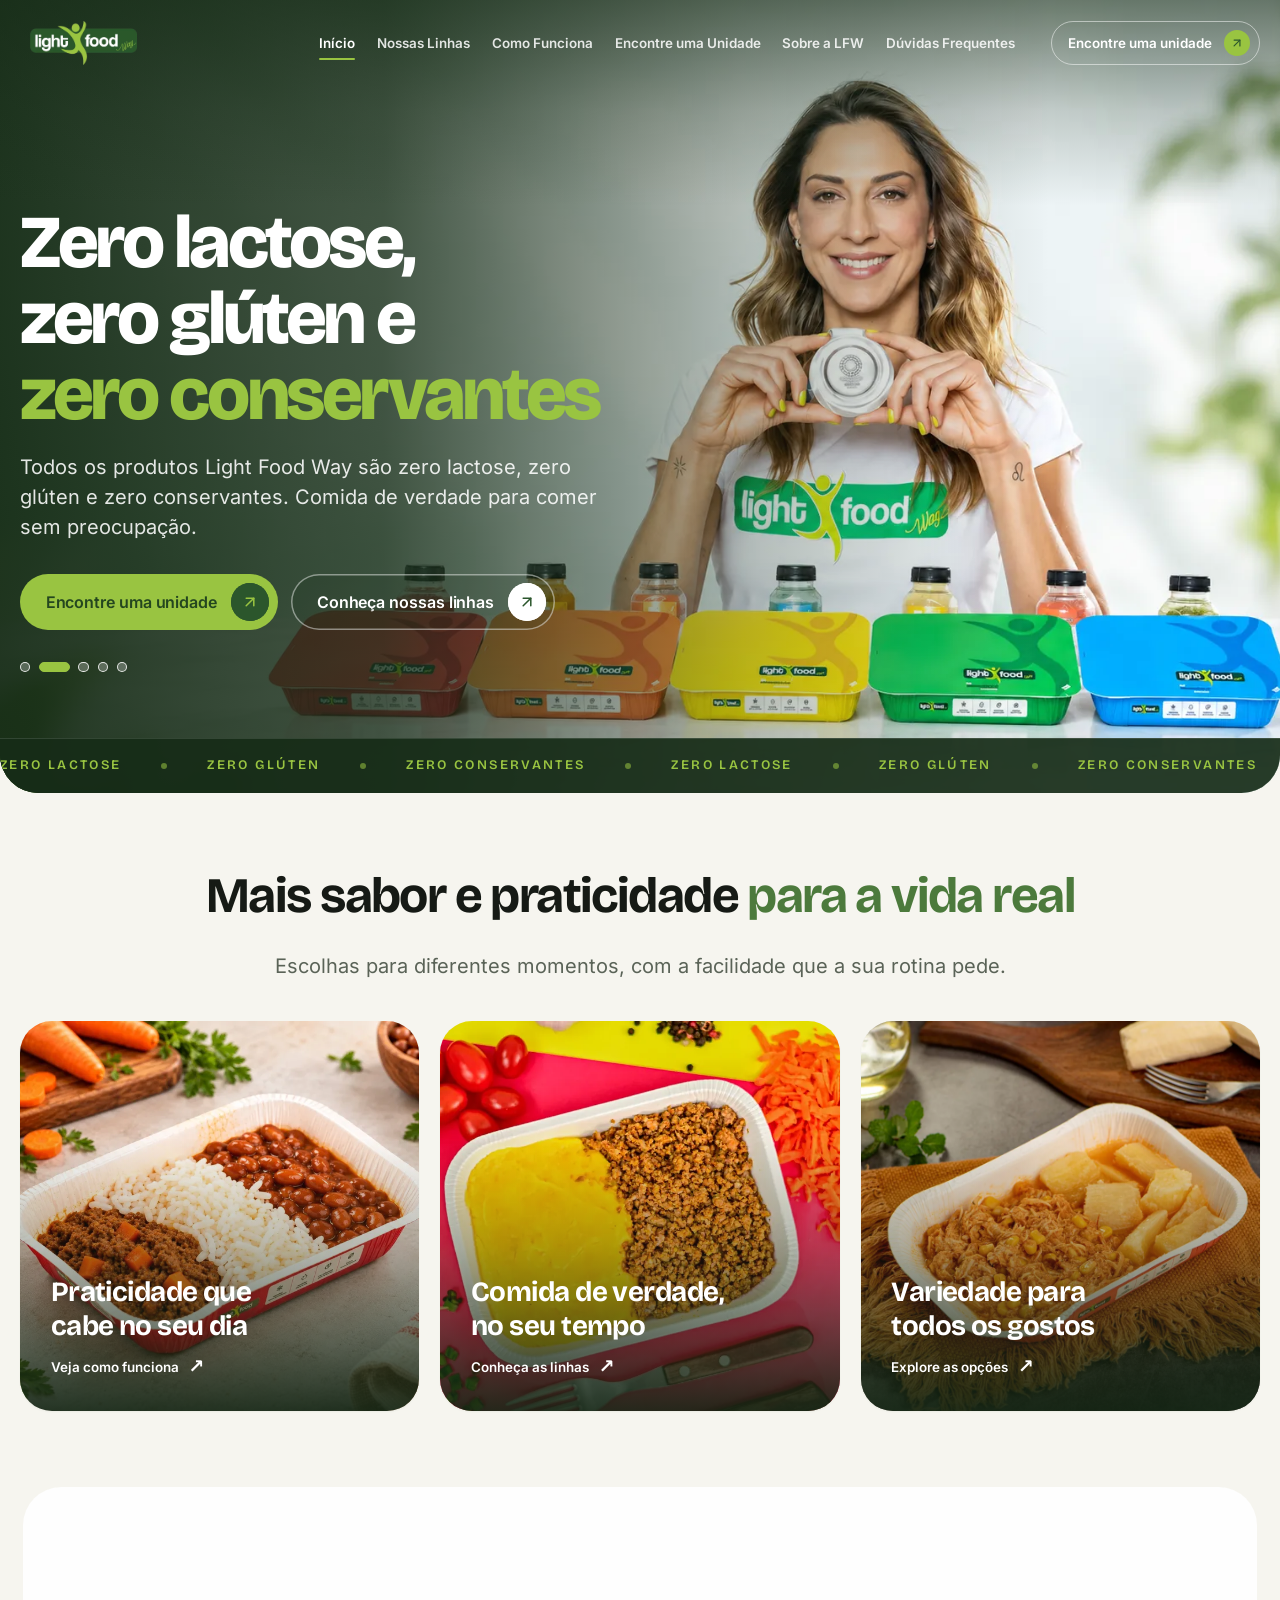
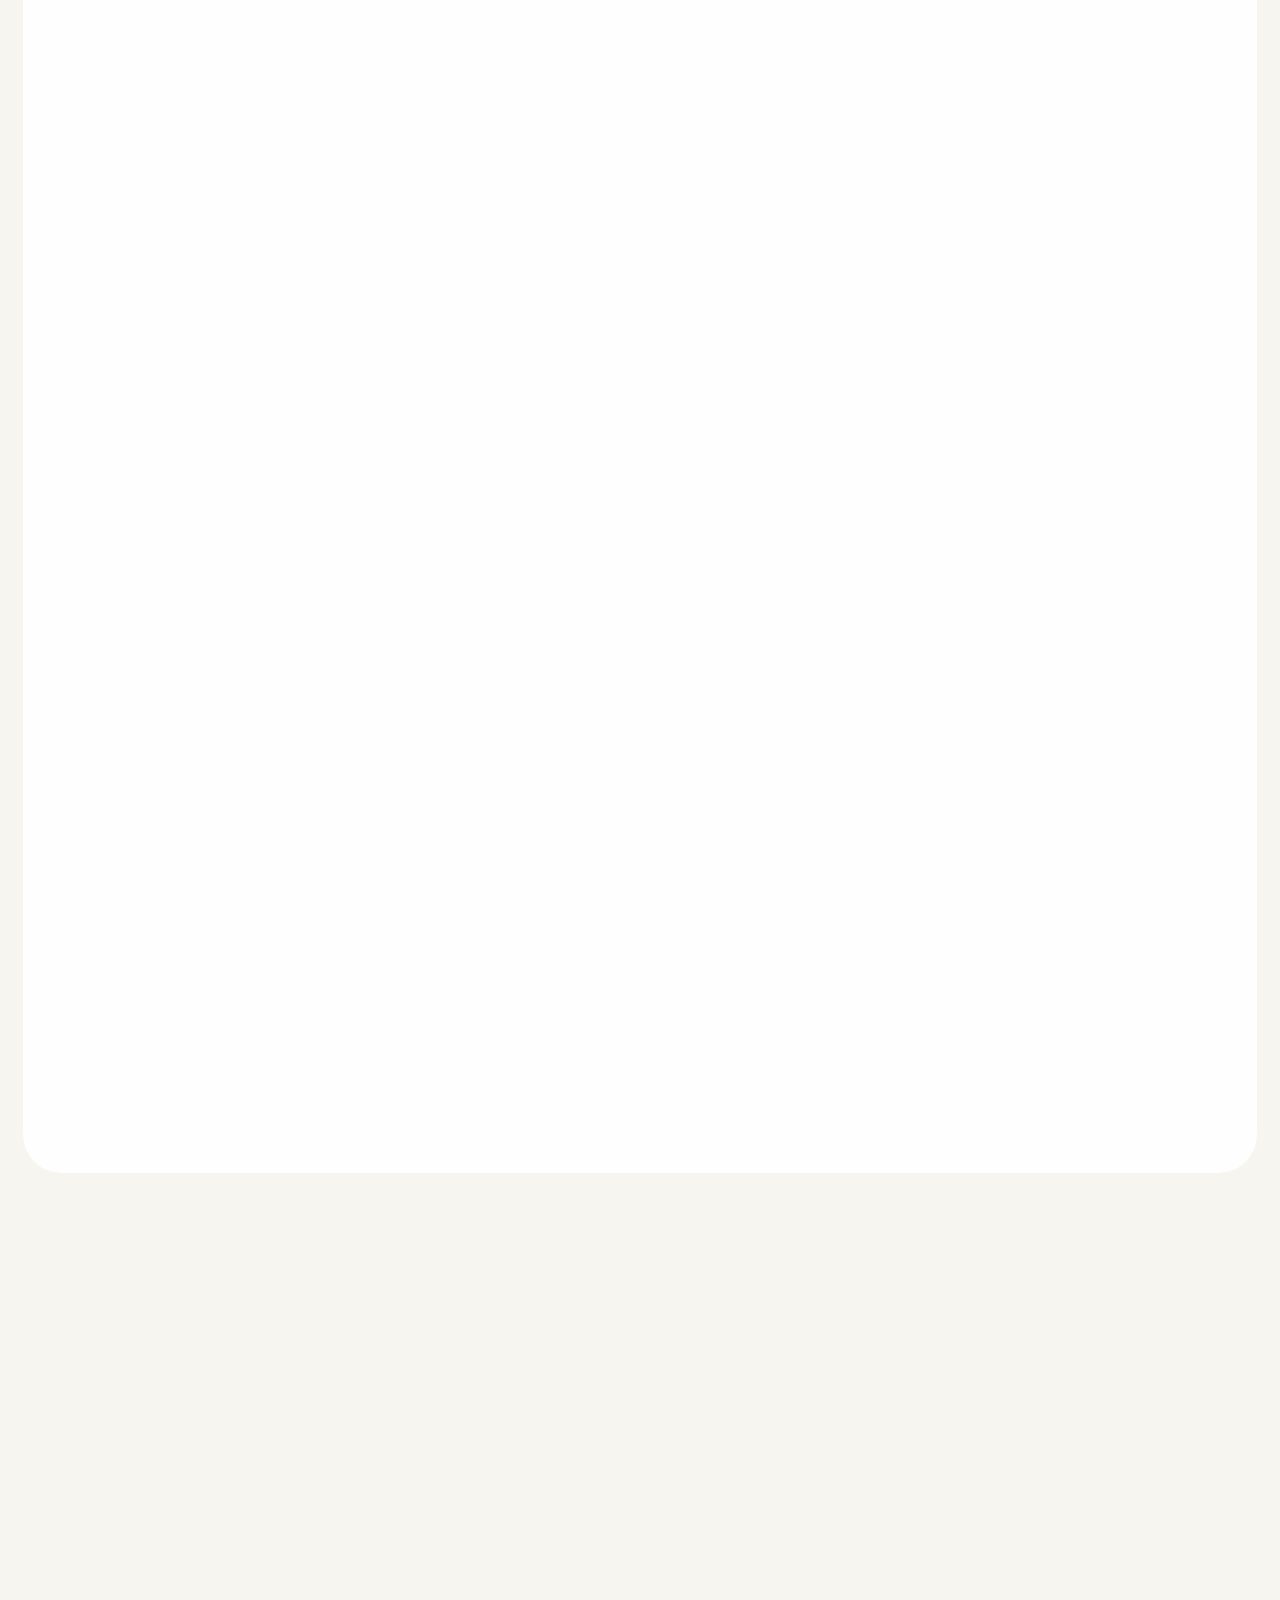
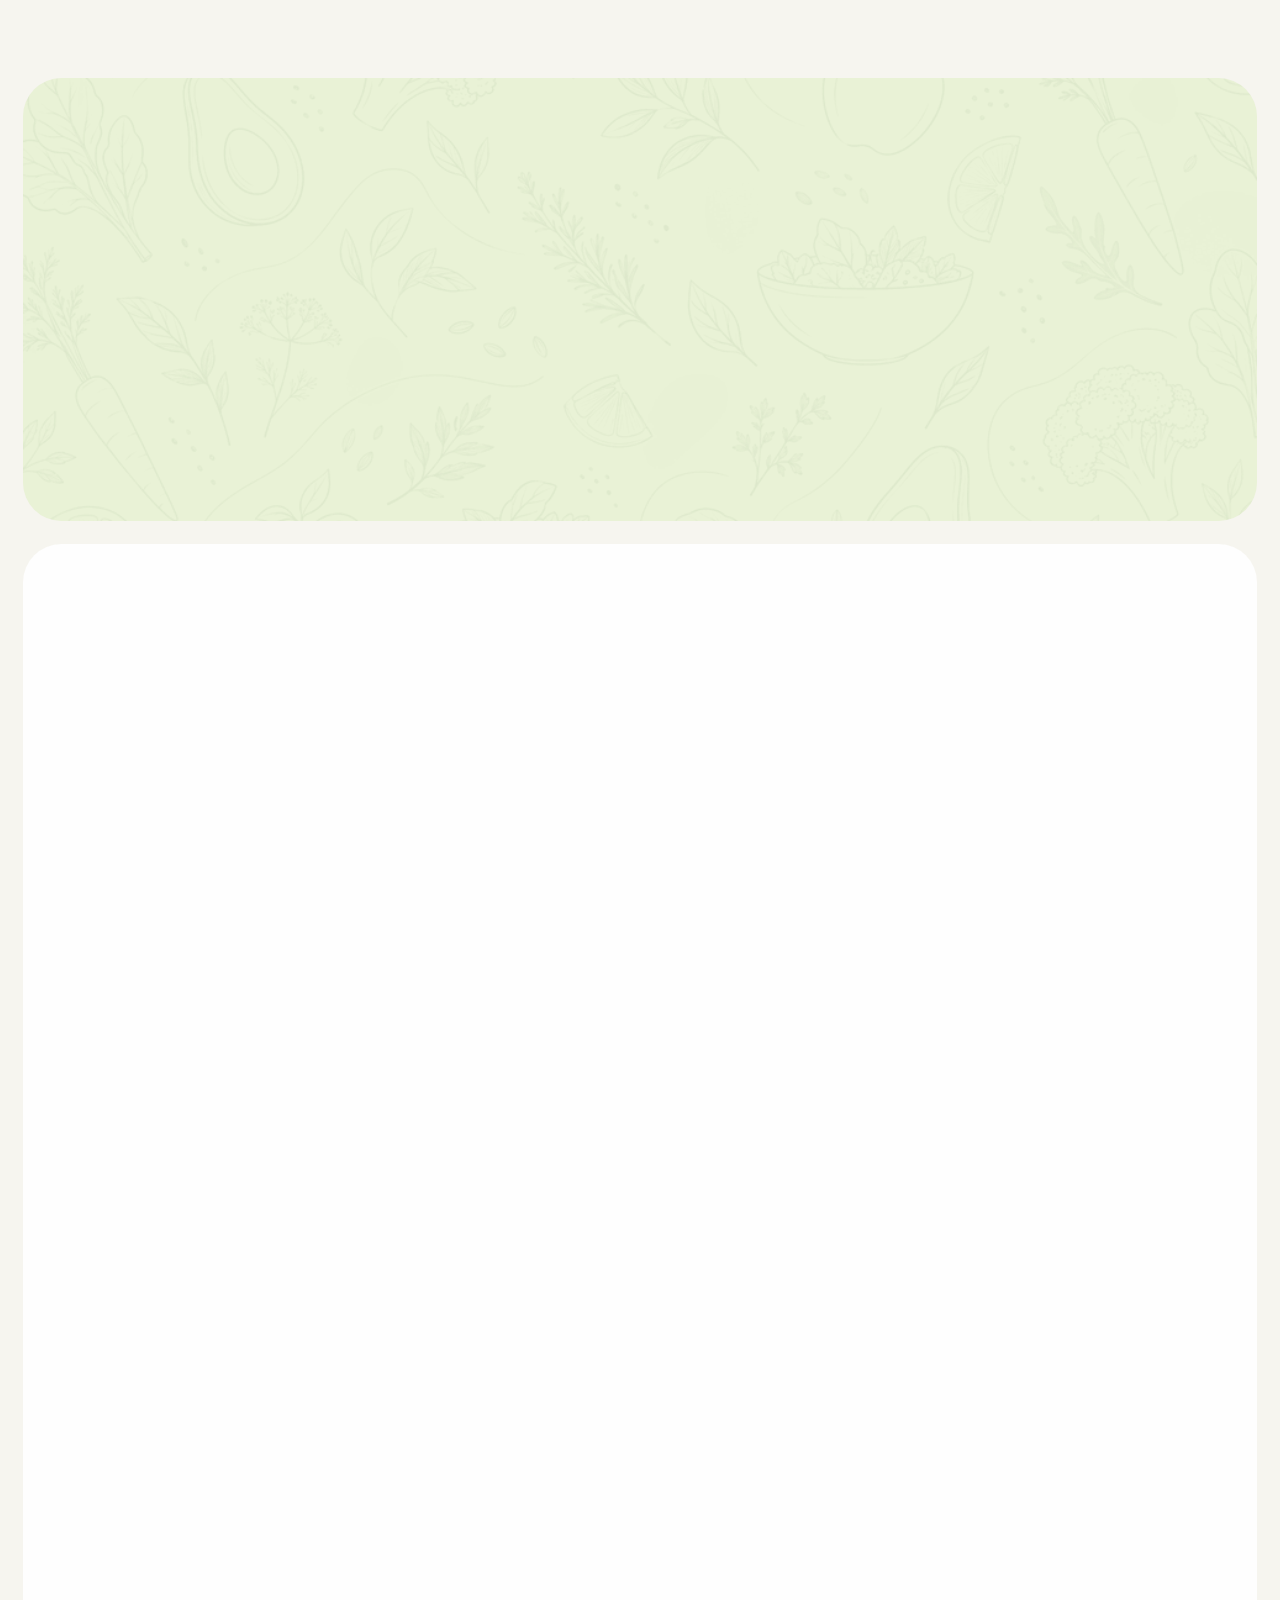
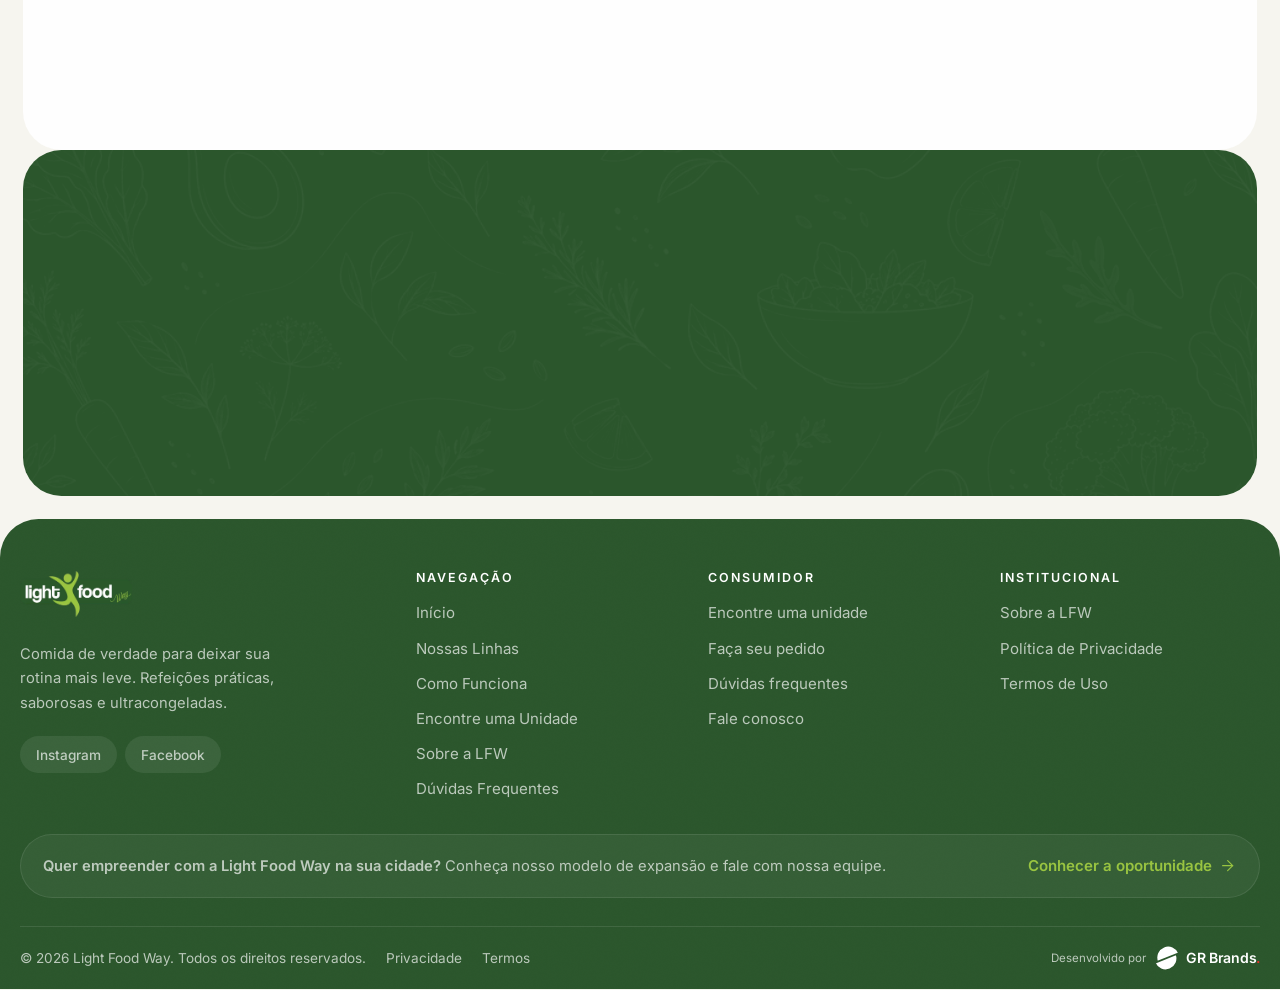
==== commit f12bd6f1: "Fotos novas, capa com produtos, zero lactose/glúten/conservantes e leads na planilha - Caseirinhos c" ====
--- a/index.html
+++ b/index.html
@@ -29,7 +29,7 @@
 <link rel="preload" as="image" href="assets/img/banners/capa-home-1.webp" media="(min-width: 641px)" fetchpriority="high">
 <link rel="preload" href="assets/fonts/inter-latin.woff2" as="font" type="font/woff2" crossorigin>
 <link rel="preload" href="assets/fonts/bricolage-grotesque-latin.woff2" as="font" type="font/woff2" crossorigin>
-<link rel="stylesheet" href="style.min.css?v=2026-10-07">
+<link rel="stylesheet" href="style.min.css?v=2026-10-09">
 <link rel="stylesheet" href="page-transitions.min.css?v=2026-09-22">
 <script type="speculationrules">{"prerender":[{"where":{"href_matches":"/*"},"eagerness":"moderate"}]}</script>
 </head>
@@ -89,10 +89,15 @@
       </div>
       <div class="home-hero__pontos" role="group" aria-label="Selecionar destaque do hero" hidden>
         <button class="home-hero__ponto is-ativo" type="button" aria-label="Mostrar destaque 1: Comida de verdade para deixar sua rotina mais leve" aria-controls="home-hero-title" aria-pressed="true" data-home-hero-ponto="0"></button>
-        <button class="home-hero__ponto" type="button" aria-label="Mostrar destaque 2: Não é apenas congelado, é ultracongelado" aria-controls="home-hero-title" aria-pressed="false" data-home-hero-ponto="1"></button>
-        <button class="home-hero__ponto" type="button" aria-label="Mostrar destaque 3: Um sabor para cada momento" aria-controls="home-hero-title" aria-pressed="false" data-home-hero-ponto="2"></button>
-        <button class="home-hero__ponto" type="button" aria-label="Mostrar destaque 4: Tem uma Light Food Way perto de você" aria-controls="home-hero-title" aria-pressed="false" data-home-hero-ponto="3"></button>
-      </div>
+        <button class="home-hero__ponto" type="button" aria-label="Mostrar destaque 2: Zero lactose, zero glúten e zero conservantes" aria-controls="home-hero-title" aria-pressed="false" data-home-hero-ponto="1"></button>
+        <button class="home-hero__ponto" type="button" aria-label="Mostrar destaque 3: Não é apenas congelado, é ultracongelado" aria-controls="home-hero-title" aria-pressed="false" data-home-hero-ponto="2"></button>
+        <button class="home-hero__ponto" type="button" aria-label="Mostrar destaque 4: Um sabor para cada momento" aria-controls="home-hero-title" aria-pressed="false" data-home-hero-ponto="3"></button>
+        <button class="home-hero__ponto" type="button" aria-label="Mostrar destaque 5: Tem uma Light Food Way perto de você" aria-controls="home-hero-title" aria-pressed="false" data-home-hero-ponto="4"></button>
+      </div>
+    </div>
+    <div class="faixa">
+      <p class="sr-only">Todos os nossos produtos são zero lactose, zero glúten e zero conservantes.</p>
+      <div class="faixa__inner" aria-hidden="true"><span class="faixa__item">Zero lactose</span><span class="faixa__item">Zero glúten</span><span class="faixa__item">Zero conservantes</span><span class="faixa__item">Zero lactose</span><span class="faixa__item">Zero glúten</span><span class="faixa__item">Zero conservantes</span><span class="faixa__item">Zero lactose</span><span class="faixa__item">Zero glúten</span><span class="faixa__item">Zero conservantes</span><span class="faixa__item">Zero lactose</span><span class="faixa__item">Zero glúten</span><span class="faixa__item">Zero conservantes</span><span class="faixa__item">Zero lactose</span><span class="faixa__item">Zero glúten</span><span class="faixa__item">Zero conservantes</span><span class="faixa__item">Zero lactose</span><span class="faixa__item">Zero glúten</span><span class="faixa__item">Zero conservantes</span><span class="faixa__item">Zero lactose</span><span class="faixa__item">Zero glúten</span><span class="faixa__item">Zero conservantes</span><span class="faixa__item">Zero lactose</span><span class="faixa__item">Zero glúten</span><span class="faixa__item">Zero conservantes</span></div>
     </div>
   </section>
 
@@ -104,7 +109,7 @@
       </div>
       <div class="home-benefits__grid">
         <a class="home-benefit home-benefit--photo" href="como-funciona.html">
-          <img src="assets/img/linhas/caseirinhos.webp?v=4" srcset="assets/img/linhas/caseirinhos-900.webp?v=4 900w, assets/img/linhas/caseirinhos.webp?v=4 1280w" sizes="(min-width: 1240px) 390px, (min-width: 1020px) 30vw, (min-width: 640px) 46vw, calc(100vw - 2.5rem)" alt="Frango assado com arroz e legumes, da linha Caseirinhos da Light Food Way" width="1280" height="960" loading="lazy" decoding="async">
+          <img src="assets/img/linhas/caseirinhos.webp?v=5" srcset="assets/img/linhas/caseirinhos-900.webp?v=5 900w, assets/img/linhas/caseirinhos.webp?v=5 1280w" sizes="(min-width: 1240px) 390px, (min-width: 1020px) 30vw, (min-width: 640px) 46vw, calc(100vw - 2.5rem)" alt="Carne moída com cenoura, arroz e feijão, da linha Caseirinhos da Light Food Way" width="1280" height="960" loading="lazy" decoding="async">
           <div class="home-benefit__copy">
             <h3>Praticidade que cabe no seu dia</h3>
             <span class="home-benefit__link">Veja como funciona <span aria-hidden="true">↗</span></span>
@@ -142,7 +147,7 @@
         <article class="linha-card revela" data-linha="caseirinhos" id="caseirinhos">
           <a class="linha-card__link" href="nossas-linhas.html#caseirinhos" data-linha-popup aria-haspopup="dialog">
             <div class="linha-card__foto">
-              <img src="assets/img/linhas/caseirinhos.webp?v=4" srcset="assets/img/linhas/caseirinhos-900.webp?v=4 900w, assets/img/linhas/caseirinhos.webp?v=4 1280w" sizes="(min-width: 1240px) 390px, (min-width: 1020px) 30vw, (min-width: 640px) 46vw, calc(100vw - 2.5rem)" alt="Frango assado com arroz e legumes, da linha Caseirinhos da Light Food Way" loading="lazy" decoding="async" width="1280" height="960" data-foto>
+              <img src="assets/img/linhas/caseirinhos.webp?v=5" srcset="assets/img/linhas/caseirinhos-900.webp?v=5 900w, assets/img/linhas/caseirinhos.webp?v=5 1280w" sizes="(min-width: 1240px) 390px, (min-width: 1020px) 30vw, (min-width: 640px) 46vw, calc(100vw - 2.5rem)" alt="Carne moída com cenoura, arroz e feijão, da linha Caseirinhos da Light Food Way" loading="lazy" decoding="async" width="1280" height="960" data-foto>
               <span class="linha-card__etiqueta">Casa</span>
             </div>
             <div class="linha-card__corpo">
@@ -155,7 +160,7 @@
         <article class="linha-card revela" data-linha="frango" id="frango">
           <a class="linha-card__link" href="nossas-linhas.html#frango" data-linha-popup aria-haspopup="dialog">
             <div class="linha-card__foto">
-              <img src="assets/img/linhas/frango.webp?v=4" srcset="assets/img/linhas/frango-900.webp?v=4 900w, assets/img/linhas/frango.webp?v=4 1122w" sizes="(min-width: 1240px) 390px, (min-width: 1020px) 30vw, (min-width: 640px) 46vw, calc(100vw - 2.5rem)" alt="Frango em cubos com farofa crocante, brócolis e cenoura, da linha Frango da Light Food Way" loading="lazy" decoding="async" width="1122" height="842" data-foto>
+              <img src="assets/img/linhas/frango.webp?v=5" srcset="assets/img/linhas/frango-900.webp?v=5 900w, assets/img/linhas/frango.webp?v=5 1280w" sizes="(min-width: 1240px) 390px, (min-width: 1020px) 30vw, (min-width: 640px) 46vw, calc(100vw - 2.5rem)" alt="Estrogonofe de frango com arroz integral e batatas, da linha Frango da Light Food Way" loading="lazy" decoding="async" width="1280" height="960" data-foto>
               <span class="linha-card__etiqueta">Aves</span>
             </div>
             <div class="linha-card__corpo">
@@ -406,9 +411,9 @@
 
 <script src="mapa-brasil.min.js?v=2026-09-22" defer></script>
 <script src="unidades.min.js?v=2026-09-30" defer></script>
-<script src="main.min.js?v=2026-09-22" defer></script>
+<script src="main.min.js?v=2026-10-09" defer></script>
 <script src="page-transitions.min.js?v=2026-09-22" defer></script>
 <script src="linhas-modal.min.js?v=2026-10-07" defer></script>
-<script src="hero-titulos.min.js?v=2026-09-22" defer></script>
+<script src="hero-titulos.min.js?v=2026-10-09" defer></script>
 </body>
 </html>
--- a/style.min.css
+++ b/style.min.css
@@ -1,4 +1,4 @@
-@font-face{font-family:Inter;font-style:normal;font-weight:400 600;font-display:swap;src:url(assets/fonts/inter-latin.woff2) format("woff2")}@font-face{font-family:Bricolage Grotesque;font-style:normal;font-weight:600 800;font-display:swap;src:url(assets/fonts/bricolage-grotesque-latin.woff2) format("woff2")}:root{--branco:#FEFEFE;--lima:#99C441;--oliva:#6B8B61;--preto:#000000;--verde-900:#2B562C;--verde-800:#24461F;--verde-700:#1F4423;--verde-500:#4C7A3C;--lima-700:#6E9628;--lima-600:#7FA92F;--lima-300:#C2DE8D;--lima-100:#E9F2D6;--lima-50:#F3F8E9;--oliva-100:#E7EDE4;--creme:#F6F5EF;--creme-escuro:#EDEBE2;--grafite:#2E332C;--cinza-600:#5A6357;--cinza-400:#8B9386;--cinza-200:#D9DCD3;--cinza-100:#EDEFE9;--bg:var(--creme);--superficie:var(--branco);--texto:#161A15;--texto-suave:var(--cinza-600);--borda:rgba(43,86,44,.1);--borda-forte:rgba(43,86,44,.18);--font-display:"Bricolage Grotesque","Poppins","Segoe UI",system-ui,sans-serif;--font-body:"Inter","Segoe UI",system-ui,-apple-system,sans-serif;--fs-d1:clamp(2.3rem, 1.4rem + 3.4vw, 4rem);--fs-hero:clamp(2.35rem, 1.25rem + 4.4vw, 4.6rem);--fs-d2:clamp(1.85rem, 1.2rem + 2.6vw, 3.1rem);--fs-d3:clamp(1.2rem, 1.05rem + .7vw, 1.5rem);--fs-body:clamp(1rem, .97rem + .2vw, 1.08rem);--fs-lead:clamp(1.05rem, 1rem + .45vw, 1.25rem);--fs-mini:.78rem;--sec-y:clamp(2.75rem, 1.6rem + 4vw, 5.25rem);--gap:clamp(.9rem, .7rem + .75vw, 1.35rem);--inset:clamp(.65rem, 1.8vw, 1.5rem);--container:1240px;--container-narrow:780px;--r-xs:10px;--r-sm:14px;--r-md:22px;--r-lg:32px;--r-xl:clamp(24px, 3vw, 48px);--r-pill:999px;--sombra-xs:0 1px 2px rgba(43,86,44,.06);--sombra-sm:0 4px 16px rgba(43,86,44,.07);--sombra-md:0 14px 38px rgba(43,86,44,.11);--sombra-lg:0 28px 70px rgba(43,86,44,.17);--header-h:86px;--t:.3s cubic-bezier(.4,0,.2,1);--t-lento:.55s cubic-bezier(.2,.7,.3,1);--mola:cubic-bezier(.3,1.3,.5,1);--grao:url("data:image/svg+xml,%3Csvg xmlns='http://www.w3.org/2000/svg' width='140' height='140'%3E%3Cfilter id='n'%3E%3CfeTurbulence type='fractalNoise' baseFrequency='.85' numOctaves='3'/%3E%3C/filter%3E%3Crect width='140' height='140' filter='url(%23n)' opacity='.42'/%3E%3C/svg%3E")}*,*:before,*:after{box-sizing:border-box;-webkit-tap-highlight-color:transparent}html{-webkit-text-size-adjust:100%;scroll-behavior:smooth;scroll-padding-top:calc(var(--header-h) + 1.5rem);-webkit-tap-highlight-color:transparent}body{margin:0;font-family:var(--font-body);font-size:var(--fs-body);line-height:1.65;color:var(--texto);background:var(--bg);-webkit-font-smoothing:antialiased;text-rendering:optimizeLegibility;overflow-x:hidden}body.menu-aberto{overflow:hidden}img,picture,video,svg{max-width:100%;display:block}a{color:inherit;text-decoration:none}button{font:inherit;color:inherit;cursor:pointer;border:0;background:none;padding:0}ul,ol{margin:0;padding:0;list-style:none}blockquote{margin:0}p{margin:0 0 1rem}p:last-child{margin-bottom:0}code{font-family:ui-monospace,SFMono-Regular,Menlo,monospace;font-size:.9em;background:var(--lima-100);padding:.15em .45em;border-radius:6px}::selection{background:var(--lima);color:var(--verde-700)}a,button,input,textarea,select,summary{outline:none}:focus-visible{outline:3px solid var(--lima-700);outline-offset:3px;border-radius:6px}@supports (scrollbar-color: auto){html{scrollbar-color:var(--lima-300) transparent;scrollbar-width:thin}}h1,h2,h3,h4{font-family:var(--font-display);font-weight:700;line-height:1.06;letter-spacing:-.032em;margin:0 0 .55em;text-wrap:balance}h1{font-size:var(--fs-d1);font-weight:800}h2{font-size:var(--fs-d2)}h3{font-size:var(--fs-d3);line-height:1.2;letter-spacing:-.02em}h1 em,h2 em,h3 em{font-style:normal;color:var(--verde-500)}.secao--escura h1 em,.secao--escura h2 em,.cta-final h2 em,.hero em,.hero-pagina em{color:var(--lima)}.texto-destaque{font-size:var(--fs-lead);line-height:1.55;max-width:70ch;margin-inline:auto;text-align:center;color:#ffffffdb}.texto-destaque--claro{color:var(--texto);text-align:left;margin-inline:0;border-left:3px solid var(--lima);padding-left:1.25rem;font-weight:500}.container{width:min(100% - 2.5rem,var(--container));margin-inline:auto}.container--narrow{max-width:var(--container-narrow)}.secao{padding-block:var(--sec-y);position:relative}.secao--compacta{padding-block:clamp(2rem,1.25rem + 2.2vw,3.25rem)}@supports (content-visibility:auto){main>.secao,main>.home-story{content-visibility:auto;contain-intrinsic-size:auto 720px}main>.cta-final{contain-intrinsic-size:auto 430px}}.secao--alt,.secao--verde,.secao--escura,.cta-final{position:relative;overflow:hidden;border-radius:var(--r-xl);margin-inline:var(--inset)}.secao--alt{background:var(--superficie)}.secao--verde{background:var(--lima-50)}.secao--escura,.cta-final{background:var(--verde-900);color:var(--branco)}#ultracongelamento{background:url(assets/img/mascote-marca.webp?v=1) center top 3.5rem/auto max(125%,440px) no-repeat,var(--verde-900)}.cta-final{background:url(assets/img/pattern-claro.webp?v=4) center/cover no-repeat,var(--verde-900)}.secao--escura p,.cta-final p{color:#ffffffc7}.secao--escura:after,.cta-final:after{content:"";position:absolute;inset:0;background-image:var(--grao);opacity:.05;pointer-events:none;mix-blend-mode:overlay}.secao--verde:before,.secao--alt:before{content:"";position:absolute;width:min(52vw,520px);aspect-ratio:1;border-radius:50%;background:radial-gradient(circle,rgba(153,196,65,.16),transparent 72%);top:-30%;left:-18%;pointer-events:none}.secao--verde:after{content:"";position:absolute;width:min(40vw,380px);aspect-ratio:1;border-radius:50%;background:radial-gradient(circle,rgba(107,139,97,.13),transparent 72%);bottom:-26%;right:-12%;pointer-events:none}.cta-final:before{content:"";position:absolute;width:min(70vw,640px);aspect-ratio:1;border-radius:50%;background:radial-gradient(circle,rgba(153,196,65,.42),transparent 68%);top:-45%;right:-12%;pointer-events:none}.secao>.container{position:relative;z-index:1}.secao__head{max-width:none;margin-bottom:clamp(1.5rem,1rem + 1.4vw,2.25rem)}.secao__head--centro{margin-inline:auto;text-align:center}.secao__head--centro .secao__sub{margin-inline:auto}.secao__head--entre{max-width:none;display:flex;align-items:flex-end;justify-content:space-between;gap:2rem;flex-wrap:wrap}.secao__head--entre>div{max-width:none;flex:1 1 30rem}.secao__sub{font-size:var(--fs-lead);color:var(--texto-suave);margin:0;max-width:70ch;text-wrap:pretty}.secao__head--centro .secao__sub{max-width:58ch;margin-inline:auto;text-wrap:balance}.secao--escura .secao__sub,.cta-final .secao__sub{color:#ffffffbf}.grid{display:grid;gap:var(--gap)}.grid--2{grid-template-columns:repeat(auto-fit,minmax(min(100%,320px),1fr))}.grid--3{grid-template-columns:repeat(auto-fit,minmax(min(100%,290px),1fr))}.grid--3:not(.grid--trio){display:flex;flex-wrap:wrap;justify-content:center}.grid--3:not(.grid--trio){align-items:stretch}.grid--3:not(.grid--trio)>*{flex:0 1 100%;height:auto}@media (min-width:640px){.grid--3:not(.grid--trio)>*{flex-basis:calc((100% - var(--gap)) / 2)}}@media (min-width:1040px){.grid--3:not(.grid--trio)>*{flex-basis:calc((100% - var(--gap) * 3) / 4)}}.grid--4{grid-template-columns:1fr}.grid--4,.grid--linhas{grid-auto-rows:1fr}@media (min-width:640px){.grid--4{grid-template-columns:repeat(2,1fr)}}@media (min-width:1040px){.grid--4{grid-template-columns:repeat(4,1fr)}}.grid--trio{grid-template-columns:1fr}@media (min-width:560px){.grid--trio{grid-template-columns:repeat(2,1fr)}.grid--trio>:last-child{grid-column:1/-1}}@media (min-width:980px){.grid--trio{grid-template-columns:repeat(3,1fr)}.grid--trio>:last-child{grid-column:auto}}.grid--linhas{grid-template-columns:1fr}@media (min-width:640px){.grid--linhas{grid-template-columns:repeat(2,1fr)}}@media (min-width:1020px){.grid--linhas{grid-template-columns:repeat(3,1fr)}}.sr-only{position:absolute;width:1px;height:1px;padding:0;margin:-1px;overflow:hidden;clip:rect(0 0 0 0);white-space:nowrap;border:0}.pular-link{position:absolute;left:1rem;top:-70px;z-index:200;background:var(--verde-900);color:#fff;padding:.8rem 1.3rem;border-radius:0 0 var(--r-sm) var(--r-sm);transition:top var(--t)}.pular-link:focus{top:0}.texto-centro{text-align:center}@media (max-width:639px){.quebra-larga{display:none}}.icone{width:1.15em;height:1.15em;flex:none}.btn{--btn-circulo:32px;--btn-folga:8px;--btn-vao:.85rem;--btn-tempo:.45s;--btn-curva:cubic-bezier(.785,.135,.15,.86);--btn-janela:calc((100% - var(--btn-circulo)) / 2) var(--btn-folga) calc((100% - var(--btn-circulo)) / 2) calc(100% - var(--btn-folga) - var(--btn-circulo));position:relative;overflow:hidden;isolation:isolate;display:inline-flex;align-items:center;justify-content:space-between;gap:var(--btn-vao);max-width:100%;font-family:var(--font-body);font-weight:600;font-size:.95rem;letter-spacing:-.005em;line-height:1.25;padding:var(--btn-folga) var(--btn-folga) var(--btn-folga) 1.35rem;border:0;border-radius:var(--r-pill);background:var(--btn-bg);color:var(--btn-cor);box-shadow:inset 0 0 0 1.5px var(--btn-borda,transparent);text-align:left;transition:transform .2s ease}.btn--primario{--btn-bg:var(--lima);--btn-cor:var(--verde-800);--btn-cheio:var(--verde-900);--btn-cheio-txt:var(--lima);--btn-contorno:var(--lima)}.btn--secundario{--btn-bg:transparent;--btn-cor:var(--verde-800);--btn-borda:var(--borda-forte);--btn-cheio:var(--verde-900);--btn-cheio-txt:#fff;--btn-contorno:var(--verde-900)}.btn--fantasma{--btn-bg:transparent;--btn-cor:#fff;--btn-borda:rgba(255,255,255,.45);--btn-cheio:#fff;--btn-cheio-txt:var(--verde-900);--btn-contorno:#fff}.btn--grande{--btn-circulo:38px;--btn-folga:9px;font-size:1rem;padding-left:1.6rem}.btn--pequeno{--btn-circulo:28px;--btn-folga:6px;--btn-vao:.65rem;font-size:.88rem;padding-left:1.05rem}.btn--bloco{width:100%}.btn-txt{position:relative;z-index:1;text-wrap:balance}.btn-fundo{position:absolute;z-index:2;inset:var(--btn-janela);border-radius:var(--r-pill);background:var(--btn-cheio);box-shadow:inset 0 0 0 0 var(--btn-contorno);transition:inset var(--btn-tempo) var(--btn-curva),box-shadow .2s ease}.btn-txt--fundo{position:absolute;z-index:2;inset:0;display:flex;align-items:center;padding:inherit;padding-right:calc(var(--btn-folga) + var(--btn-circulo) + var(--btn-vao));color:var(--btn-cheio-txt);clip-path:inset(var(--btn-janela));transition:clip-path var(--btn-tempo) var(--btn-curva)}.btn-icone{position:relative;z-index:3;flex:none;width:var(--btn-circulo);height:var(--btn-circulo);border-radius:50%;overflow:hidden;background:var(--btn-cheio);color:var(--btn-cheio-txt)}.btn-icone svg{position:absolute;left:50%;top:50%;width:calc(var(--btn-circulo) * .48);height:calc(var(--btn-circulo) * .48);transition:transform var(--btn-tempo) var(--btn-curva)}.btn-icone__sai{transform:translate(-50%,-50%)}.btn-icone__entra{transform:translate(-170%,-50%) scale(0)}.btn:hover{transform:translateY(-2px)}.btn:active{transform:none}.btn:is(:hover,:focus-visible,.is-pressionado) .btn-fundo{inset:0;box-shadow:inset 0 0 0 2px var(--btn-contorno)}.btn:is(:hover,:focus-visible,.is-pressionado) .btn-txt--fundo{clip-path:inset(0 0 0 0)}.btn:is(:hover,:focus-visible,.is-pressionado) .btn-icone__sai{transform:translate(70%,-50%) scale(0)}.btn:is(:hover,:focus-visible,.is-pressionado) .btn-icone__entra{transform:translate(-50%,-50%)}.btn--texto{--btn-bg:transparent;--btn-cor:var(--grafite);padding:.6rem .4rem;font-weight:500}.btn--texto:hover{color:var(--verde-700);transform:none}.link-seta{display:inline-flex;align-items:center;gap:.45rem;font-weight:600;font-size:.94rem;color:var(--verde-700)}.link-seta .icone{transition:transform var(--t)}.link-seta:hover .icone{transform:translate(4px)}.link-seta--claro{color:var(--lima)}.bolha-seta{width:34px;height:34px;flex:none;border-radius:50%;display:grid;place-items:center;background:var(--lima-100);color:var(--verde-700);transition:background var(--t),color var(--t),transform var(--t)}.acoes{display:flex;flex-wrap:wrap;gap:.85rem;margin-top:1.5rem}.acoes--centro{justify-content:center}.header{--ilha-lado:max(20px, calc((100% - var(--container)) / 2));--ilha-curva:cubic-bezier(.4,0,.2,1);--menu-lado:max(24px, calc((100% - 680px)/2) );position:fixed;inset:0 0 auto;z-index:100;color:#fff;transition:top .38s var(--ilha-curva),color .3s ease}.header:before{content:"";position:absolute;inset:0;pointer-events:none;border-radius:0;opacity:0;background:linear-gradient(180deg,rgba(255,255,255,.55),transparent 58%),rgba(255,255,255,.68);backdrop-filter:blur(24px) saturate(160%);-webkit-backdrop-filter:blur(24px) saturate(160%);box-shadow:inset 0 0 0 1px rgba(43,86,44,.14),inset 0 1px 0 rgba(255,255,255,.95),inset 0 -1px 0 rgba(22,44,23,.05),0 20px 44px -24px rgba(22,44,23,.34),0 2px 9px -4px rgba(22,44,23,.14);transition:inset .38s var(--ilha-curva),border-radius .38s var(--ilha-curva),opacity .3s ease}.header.is-scrolled{top:12px;color:var(--verde-800)}.header.is-scrolled:before{inset:0 var(--ilha-lado);border-radius:var(--r-pill);opacity:1}.header .nav-wrap{position:relative;z-index:2;width:100%;margin-inline:0;height:var(--header-h);padding-inline:calc(var(--ilha-lado) + 10px) var(--ilha-lado);display:flex;align-items:center;gap:clamp(1rem,1.8vw,1.6rem);transition:height .38s var(--ilha-curva),padding .38s var(--ilha-curva)}.header.is-scrolled .nav-wrap{height:74px;--ilha-btn: 15px ;padding-inline:calc(var(--ilha-lado) + 26px) calc(var(--ilha-lado) + var(--ilha-btn))}.logo{display:inline-flex;align-items:center;flex:none}.logo__img{height:44px;width:auto;transition:height .38s var(--ilha-curva)}.header.is-scrolled .logo__img{height:38px}.rodape .logo__img{height:46px}.desktop-nav{margin-left:auto;display:flex;align-items:center;gap:clamp(1rem,1.7vw,1.9rem);font-size:.84rem;font-weight:600}.desktop-nav a{position:relative;opacity:.86;padding-block:12px;white-space:nowrap;transition:opacity .2s ease}.desktop-nav a:hover,.desktop-nav a[aria-current=page]{opacity:1}.desktop-nav a:after{content:"";position:absolute;left:0;right:0;bottom:6px;height:2px;border-radius:2px;background:var(--lima);transform:scaleX(0);transform-origin:right;transition:transform .35s cubic-bezier(.2,.7,.3,1)}.desktop-nav a:hover:after,.desktop-nav a[aria-current=page]:after{transform:scaleX(1);transform-origin:left}.header.is-scrolled .desktop-nav a:after{background:var(--lima-600)}.contact-pill{margin-left:clamp(.25rem,1vw,1rem);flex:none;display:inline-flex;align-items:center;gap:12px;border:1px solid rgba(255,255,255,.5);padding:8px 9px 8px 16px;border-radius:var(--r-pill);font-size:.84rem;font-weight:600;white-space:nowrap;transition:border-color .3s ease}.contact-pill:hover{border-color:var(--lima)}.header.is-scrolled .contact-pill{border-color:#2b562c4d}.header.is-scrolled .contact-pill:hover{border-color:var(--lima-600)}.contact-pill span{width:26px;height:26px;border-radius:50%;display:grid;place-items:center;background:var(--lima);color:var(--verde-900)}.contact-pill svg{width:14px;height:14px}.menu-btn{display:none;position:relative;flex:none;width:44px;height:44px;padding:0;border-radius:50%;border:1px solid rgba(255,255,255,.28);background:#ffffff1a;color:inherit;transition:background .25s ease,border-color .25s ease,color .25s ease,transform .18s ease}.header.is-scrolled .menu-btn{border-color:#2b562c3d;background:#2b562c0f}.menu-btn__linhas{position:absolute;left:50%;top:50%;width:18px;height:11px;transform:translate(-50%,-50%)}.menu-btn__linhas span{position:absolute;left:0;width:100%;height:1.8px;border-radius:2px;background:currentColor;transition:transform .28s ease,opacity .18s ease}.menu-btn__linhas span:nth-child(1){top:0}.menu-btn__linhas span:nth-child(2){top:4.6px}.menu-btn__linhas span:nth-child(3){top:9.2px}.menu-btn[aria-expanded=true] .menu-btn__linhas span:nth-child(1){transform:translateY(4.6px) rotate(45deg)}.menu-btn[aria-expanded=true] .menu-btn__linhas span:nth-child(2){opacity:0}.menu-btn[aria-expanded=true] .menu-btn__linhas span:nth-child(3){transform:translateY(-4.6px) rotate(-45deg)}@media (hover:hover){.menu-btn:hover{border-color:var(--lima);color:var(--lima)}}.menu-btn:active{transform:scale(.95)}.header.menu-aberto:before{opacity:0}.header.menu-aberto{top:0;color:#fff}.header.menu-aberto .menu-btn{border-color:#ffffff47;background:#ffffff1a}.header.menu-aberto .nav-wrap{height:var(--header-h);padding-inline:var(--menu-lado)}.mobile-nav{display:none}@media (max-width:1180px){.desktop-nav,.contact-pill{display:none}.menu-btn{display:block;margin-left:auto}.cta-mobile{display:block}.mobile-nav{position:fixed;inset:0;z-index:1;display:flex;flex-direction:column;padding:calc(var(--header-h) + 16px) var(--menu-lado) calc(28px + env(safe-area-inset-bottom));background:linear-gradient(155deg,var(--verde-900) 0%,var(--verde-700) 54%,#132A16 100%);color:#fff;overflow-y:auto;overscroll-behavior:contain;opacity:0;visibility:hidden;transition:opacity .26s ease,visibility 0s linear .26s}.mobile-nav.is-aberto{opacity:1;visibility:visible;transition:opacity .26s ease,visibility 0s}.mobile-nav__lista{position:relative;margin-block:auto}.mobile-nav__lista:before,.mobile-nav__lista li:after{content:"";position:absolute;left:0;right:0;height:1px;background:#ffffff24}.mobile-nav__lista:before{top:0}.mobile-nav__lista li{position:relative}.mobile-nav__lista li:after{bottom:0}.mobile-nav__lista a{display:grid;grid-template-columns:36px 1fr 46px;align-items:center;gap:10px;min-height:clamp(58px,9.5vh,80px);padding-block:10px;font-family:var(--font-display);font-size:clamp(24px,6.4vw,36px);font-weight:700;letter-spacing:-.035em;line-height:1.05}.mobile-nav__n{align-self:start;padding-top:.55em;font-family:var(--font-body);font-size:12px;font-weight:700;letter-spacing:.12em;color:var(--lima)}.mobile-nav__txt{transition:color .2s ease}.mobile-nav__lista a[aria-current=page] .mobile-nav__txt{color:var(--lima)}.mobile-nav__seta{width:46px;height:46px;border-radius:50%;display:grid;place-items:center;border:1px solid rgba(255,255,255,.22);transition:background .25s ease,border-color .25s ease,color .25s ease}.mobile-nav__seta svg{width:18px;height:18px}.mobile-nav__lista a:is(:focus-visible,:active) .mobile-nav__txt{color:var(--lima)}.mobile-nav__lista a:is(:focus-visible,:active) .mobile-nav__seta{background:var(--lima);border-color:var(--lima);color:var(--verde-900)}@media (hover:hover){.mobile-nav__lista a:hover .mobile-nav__txt{color:var(--lima)}.mobile-nav__lista a:hover .mobile-nav__seta{background:var(--lima);border-color:var(--lima);color:var(--verde-900)}}.mobile-nav__base{padding-top:28px;display:grid;gap:12px}.mobile-nav__base .btn{width:100%}}.cta-mobile{display:none;position:fixed;left:0;right:0;bottom:0;z-index:90;padding:.7rem 1rem calc(.7rem + env(safe-area-inset-bottom));background:#f6f5eff0;backdrop-filter:blur(12px);border-top:1px solid var(--borda)}@supports (transition-timing-function:linear(0,1)){:root{--mola:linear(0,.053,.177,.332,.492,.638,.762,.86,.933,.984,1.017,1.035,1.042,1.043,1.039,1.033,1.026,1.019,1.013,1.008,1.005,1.002,1)}}.hero{position:relative;isolation:isolate;margin:0;border-radius:0 0 var(--r-xl) var(--r-xl);overflow:hidden;background:var(--verde-900);color:var(--branco)}.hero__fundo{position:absolute;inset:0;z-index:-1;background:var(--verde-900) center/cover no-repeat}.hero__fundo:after{content:"";position:absolute;inset:0;background:radial-gradient(ellipse 75% 85% at 50% 42%,#162c17f2,#162c17e0,#162c17ad)}.hero__conteudo{display:flex;flex-direction:column;align-items:center;text-align:center;gap:clamp(1.25rem,.9rem + 1.1vw,1.9rem);padding-block:calc(var(--header-h) + clamp(1.75rem,1.1rem + 3vw,3.25rem)) clamp(1.75rem,1.2rem + 2vw,3rem)}.hero__slides{display:grid;grid-template-columns:minmax(0,1fr);grid-template-rows:auto auto auto;width:100%;justify-items:center}.slide{grid-column:1;grid-row:1/-1;display:grid;grid-template-rows:subgrid;justify-items:center;width:100%;visibility:hidden;pointer-events:none}.slide.is-ativo{visibility:visible;pointer-events:auto}.slide.is-saindo{visibility:visible}.slide__titulo{align-self:end;width:100%;margin:0;font-family:var(--font-display);font-size:var(--fs-hero);font-weight:800;line-height:1.02;letter-spacing:-.04em;text-wrap:balance}.slide__titulo em{font-style:normal}.slide__mascara{display:block;overflow:clip;padding-block:.08em .12em;margin-block:-.08em -.12em}.slide__giro{display:block;transform:translateY(110%)}.hero[data-direcao=tras] .slide__giro{transform:translateY(-110%)}.slide.is-ativo .slide__giro{transform:none;transition:transform 1.1s var(--mola) .34s}.slide.is-ativo .slide__mascara+.slide__mascara .slide__giro{transition-delay:.43s}.slide.is-saindo .slide__giro{transform:translateY(-110%);transition:transform .36s cubic-bezier(.55,0,.8,.2)}.hero[data-direcao=tras] .slide.is-saindo .slide__giro{transform:translateY(110%)}.slide__texto{align-self:start;max-width:70ch;margin:clamp(.9rem,.7rem + .6vw,1.35rem) 0 0;font-size:var(--fs-lead);color:#ffffffd1;text-wrap:pretty}.slide .acoes{align-self:start;justify-content:center;margin-top:clamp(1.25rem,1rem + .8vw,1.75rem)}.slide__texto,.slide .acoes{opacity:0;transform:translateY(10px);transition:opacity .25s ease,transform .25s ease}.slide.is-ativo .slide__texto,.slide.is-ativo .acoes{opacity:1;transform:none;transition:opacity .6s ease .5s,transform .9s var(--mola) .5s}.slide.is-ativo .acoes{transition-delay:.58s}.hero__controles{display:flex;align-items:center;justify-content:center;gap:.5rem}.hero__seta{width:44px;height:44px;flex:none;border-radius:50%;display:grid;place-items:center;color:#fff;background:#ffffff1a;border:1px solid rgba(255,255,255,.26);transition:background var(--t),border-color var(--t),transform var(--t)}.hero__seta:hover{background:#ffffff38;border-color:#ffffff73}.hero__seta:active{transform:scale(.94)}.hero__seta .icone{width:20px;height:20px}.hero__seta[data-prev] .icone{transform:rotate(180deg)}.hero__pontos{display:flex;align-items:center;gap:.15rem}.hero__ponto{height:40px;min-width:28px;display:grid;place-items:center;border-radius:var(--r-pill)}.hero__ponto:before{content:"";width:8px;height:8px;border-radius:var(--r-pill);background:#ffffff59;transition:width var(--t),background var(--t)}.hero__ponto:hover:before{background:#fff9}.hero__ponto.is-ativo:before{width:28px;background:var(--lima)}.faixa{margin:var(--inset);border-radius:var(--r-pill);overflow:hidden;background:var(--verde-900);color:var(--lima)}.hero>.faixa{position:relative;z-index:4;margin:0;border-top:1px solid rgba(255,255,255,.12);border-radius:0;background:#162c17eb}.faixa__inner{display:flex;gap:2.5rem;padding-block:1rem;white-space:nowrap;width:max-content;will-change:transform;animation:desliza 28s linear infinite}.faixa__item{font-family:var(--font-display);font-weight:600;font-size:.82rem;letter-spacing:.18em;text-transform:uppercase;display:flex;align-items:center;gap:2.5rem}.faixa__item:after{content:"";width:6px;height:6px;border-radius:50%;background:var(--lima);opacity:.55}@keyframes desliza{0%{transform:translateZ(0)}to{transform:translate3d(calc(-50% - 1.25rem),0,0)}}.hero-pagina{position:relative;overflow:hidden;margin:0;border-radius:0 0 var(--r-xl) var(--r-xl);padding-block:calc(var(--header-h) + clamp(1.75rem,1.1rem + 2.6vw,3rem)) clamp(2.25rem,1.5rem + 2.8vw,3.75rem);color:var(--branco);background:radial-gradient(circle at 86% 12%,rgba(153,196,65,.32),transparent 55%),radial-gradient(circle at 8% 96%,rgba(107,139,97,.3),transparent 52%),var(--verde-900)}.hero-pagina:after{content:"";position:absolute;inset:0;background-image:var(--grao);opacity:.05;pointer-events:none;mix-blend-mode:overlay}.hero-pagina .container{position:relative;z-index:1}.hero-pagina{display:flex;flex-direction:column;justify-content:center;min-height:calc(var(--header-h) + clamp(1.75rem,1.1rem + 2.6vw,3rem) + clamp(2.25rem,1.5rem + 2.8vw,3.75rem) + clamp(240px,30vw,410px))}.hero-pagina--foto:before{content:"";position:absolute;inset:0;pointer-events:none;background:var(--capa-secao) center/cover no-repeat;opacity:.06}.hero-pagina--sobre{--capa-secao:url(assets/img/capas/sobre-hero.webp)}.hero-pagina--unidades{--capa-secao:url(assets/img/capas/unidades-hero.webp)}.hero-pagina--como-funciona{--capa-secao:url(assets/img/capas/como-funciona-hero.webp)}.hero-pagina--faq{--capa-secao:url(assets/img/capas/faq-hero.webp)}.hero-pagina--linhas{--capa-secao:url(assets/img/banners/embalagens-900.webp)}.hero-pagina--como-funciona,.hero-pagina--unidades,.hero-pagina--sobre,.hero-pagina--faq{background:url(assets/img/mascote-marca-hero.webp?v=1) right 8% top 2rem/auto 115% no-repeat,radial-gradient(circle at 86% 12%,rgba(153,196,65,.32),transparent 55%),radial-gradient(circle at 8% 96%,rgba(107,139,97,.3),transparent 52%),var(--verde-900)}.hero-pagina h1{max-width:none}.hero-pagina p{color:#fffc;font-size:var(--fs-lead);max-width:62ch;text-wrap:balance}.migalhas{font-size:.85rem;color:#ffffff8c;margin-bottom:1.1rem}.hero-pagina--capa .container{display:grid;grid-template-columns:minmax(0,1fr) clamp(240px,30vw,410px);gap:clamp(1.5rem,3vw,3rem);align-items:center}.hero-pagina--capa h1{font-size:clamp(2.6rem,1.4rem + 3.8vw,4.8rem);max-width:13ch}.hero-pagina--capa p{max-width:42ch}.hero-pagina__capa{margin:0;position:relative}.hero-pagina__capa img{display:block;width:100%;height:auto;border-radius:var(--r-lg);box-shadow:0 26px 56px #00000057;outline:1px solid rgba(255,255,255,.16);outline-offset:-1px}@media (max-width:860px){.hero-pagina--capa .container{grid-template-columns:1fr}.hero-pagina__capa img{width:min(340px,80%);margin-inline:auto}}.migalhas a{transition:color var(--t)}.migalhas a:hover{color:var(--lima)}.card{position:relative;display:flex;flex-direction:column;height:100%;background:var(--superficie);border:1px solid var(--borda);border-radius:var(--r-lg);padding:clamp(1.2rem,1rem + .6vw,1.6rem);transition:transform var(--t),box-shadow var(--t),border-color var(--t)}.card:hover{transform:translateY(-4px);box-shadow:var(--sombra-md);border-color:var(--lima-300)}.card__icone{width:54px;height:54px;border-radius:18px;display:grid;place-items:center;background:var(--lima-100);color:var(--verde-700);margin-bottom:.9rem;transition:background var(--t),color var(--t)}.card__icone .icone{width:26px;height:26px}.card:hover .card__icone{background:var(--lima);color:var(--verde-800)}.card h3{margin-bottom:.45rem}.card p{color:var(--texto-suave);font-size:.97rem;margin:0}.card--marca{--card-green-start:#42794A;--card-green-middle:#2F6338;--card-green-end:#193F26;position:relative;isolation:isolate;overflow:hidden;background:var(--card-green-middle);border-color:#315f35;color:var(--branco)}.card--marca:before{content:"";position:absolute;z-index:-2;top:0;left:0;width:200%;height:200%;pointer-events:none;background:linear-gradient(135deg,var(--card-green-start),var(--card-green-middle) 54%,var(--card-green-end));transform:translate3d(0,-22.5%,0);animation:lfw-fluxo-marca 14s ease-in-out infinite alternate}.card--marca:after{content:"";position:absolute;z-index:-1;inset:0;pointer-events:none;background:radial-gradient(circle at 18% 12%,rgba(223,247,188,.18),transparent 42%)}@keyframes lfw-fluxo-marca{to{transform:translate3d(-50%,-27.5%,0)}}.card--marca p{color:#ffffffc7}.card--marca .card__icone{background:#ffffff1f;color:var(--lima)}.card--marca:hover .card__icone{background:var(--lima);color:var(--verde-800)}@keyframes green-card-flow{0%{background-position:0% 0%,0% 45%}to{background-position:100% 35%,100% 55%}}.bento{display:grid;gap:var(--gap);grid-template-columns:1fr}@media (min-width:720px){.bento{grid-template-columns:repeat(2,1fr)}}@media (min-width:1040px){.bento{grid-template-columns:repeat(3,1fr)}}.linha-card{background:var(--superficie);border:1px solid var(--borda);border-radius:var(--r-lg);overflow:hidden;height:100%;min-width:0;transition:transform var(--t),box-shadow var(--t),border-color var(--t)}.linha-card:hover{transform:translateY(-5px);box-shadow:var(--sombra-md);border-color:var(--lima-300)}.linha-card__link{display:flex;flex-direction:column;height:100%}.linha-card__foto{position:relative;width:100%;aspect-ratio:4/3;overflow:hidden;flex:none;background:linear-gradient(140deg,var(--lima-100),var(--oliva-100))}.linha-card__foto img{display:block;width:100%;height:100%;object-fit:cover;object-position:center;transition:transform var(--t-lento)}.linha-card:hover .linha-card__foto img{transform:scale(1.06)}.linha-card__foto.sem-foto:after{content:"Light Food Way";position:absolute;inset:0;display:grid;place-items:center;font-family:var(--font-display);font-weight:700;font-size:.9rem;letter-spacing:.14em;text-transform:uppercase;color:#2b562c47}.linha-card__etiqueta{position:absolute;top:.9rem;left:.9rem;z-index:1;font-size:var(--fs-mini);font-weight:600;letter-spacing:.1em;text-transform:uppercase;background:#fefefeeb;color:var(--verde-700);padding:.35rem .75rem;border-radius:var(--r-pill);backdrop-filter:blur(4px)}.linha-card__corpo{padding:1.15rem 1.25rem 1.25rem;display:flex;flex-direction:column;gap:.5rem;flex:1}.linha-card__corpo h3{margin:0}.linha-card__corpo p{color:var(--texto-suave);font-size:.94rem;flex:1;margin:0}.linha-card__cta{display:flex;align-items:center;justify-content:space-between;gap:.75rem;margin-top:.6rem;font-weight:600;font-size:.92rem;color:var(--verde-700)}.linha-card:hover .bolha-seta{background:var(--lima);transform:translate(3px)}.grid--4 .linha-card,.grid--linhas .linha-card,.grid--4 .linha-card:hover,.grid--linhas .linha-card:hover{box-shadow:none}.linha-card__foto{cursor:zoom-in}.galeria-controles[hidden]{display:none}.galeria-controles{display:none;align-items:center;justify-content:flex-end;gap:.55rem;margin-bottom:1rem}.galeria-seta{width:44px;height:44px;display:grid;place-items:center;flex:none;color:var(--verde-800);background:var(--lima-100);border:1px solid var(--lima-300);border-radius:50%;transition:background var(--t),transform var(--t),border-color var(--t)}.galeria-seta:hover{background:var(--lima);border-color:var(--lima);transform:translateY(-2px)}.galeria-seta:active{transform:none}.galeria-seta .icone{width:20px;height:20px}.galeria-seta--anterior .icone{transform:rotate(180deg)}.galeria-modal{position:fixed;inset:0;z-index:300;display:grid;place-items:center;padding:clamp(1rem,3vw,2rem);background:#0f1c0feb;backdrop-filter:blur(10px);-webkit-backdrop-filter:blur(10px)}.galeria-modal[hidden]{display:none}.galeria-modal__figura{margin:0;display:grid;place-items:center;gap:.8rem;max-width:min(1100px,100%)}.galeria-modal__imagem{width:auto;height:auto;max-width:100%;max-height:min(78dvh,820px);object-fit:contain;border-radius:var(--r-md)}.galeria-modal__legenda{color:#fff;text-align:center;font-size:.95rem;line-height:1.45}.galeria-modal__contador{display:block;color:var(--lima-300);font-size:.8rem;margin-top:.2rem}.galeria-modal__fechar,.galeria-modal__seta{position:absolute;width:48px;height:48px;display:grid;place-items:center;color:#fff;background:#ffffff1f;border:1px solid rgba(255,255,255,.3);border-radius:50%;transition:background var(--t),transform var(--t)}.galeria-modal__fechar:hover,.galeria-modal__seta:hover{background:var(--lima);color:var(--verde-900);transform:scale(1.05)}.galeria-modal__fechar{top:max(1rem,env(safe-area-inset-top));right:max(1rem,env(safe-area-inset-right))}.galeria-modal__seta{top:50%;transform:translateY(-50%)}.galeria-modal__seta:hover{transform:translateY(-50%) scale(1.05)}.galeria-modal__seta--anterior{left:max(1rem,env(safe-area-inset-left))}.galeria-modal__seta--proxima{right:max(1rem,env(safe-area-inset-right))}.galeria-modal__seta--anterior .icone{transform:rotate(180deg)}body.modal-aberto{overflow:hidden}@media (max-width:639px){.galeria-controles{display:flex}.grid--4.galeria-mobile,.grid--linhas.galeria-mobile{display:flex;align-items:stretch;overflow-x:auto;overflow-y:hidden;grid-auto-rows:auto;scroll-snap-type:x mandatory;scroll-behavior:smooth;overscroll-behavior-x:contain;scrollbar-width:none;padding-bottom:.25rem}.galeria-mobile::-webkit-scrollbar{display:none}.galeria-mobile>.linha-card:not([hidden]){flex:0 0 min(86%,360px);height:auto;scroll-snap-align:start}.galeria-modal{padding-inline:4.25rem}.galeria-modal__imagem{max-height:72dvh;border-radius:var(--r-sm)}.galeria-modal__seta{width:44px;height:44px}}.filtros{display:flex;flex-wrap:wrap;gap:.5rem;margin-bottom:1.5rem}.filtro{font-size:.88rem;font-weight:500;padding:.6rem 1.15rem;border-radius:var(--r-pill);border:1px solid var(--borda-forte);color:var(--grafite);background:var(--superficie);transition:var(--t)}.filtro:hover{border-color:var(--lima-600);color:var(--verde-700)}.filtro.is-ativo{background:var(--verde-900);border-color:var(--verde-900);color:var(--branco);font-weight:600}.processo{display:grid;gap:1rem;grid-template-columns:1fr;margin-top:2rem}@media (min-width:600px){.processo{grid-template-columns:repeat(2,1fr)}}@media (min-width:1040px){.processo{grid-template-columns:repeat(4,1fr)}}.processo__etapa{position:relative;padding:1.35rem 1.2rem;border-radius:var(--r-lg);text-align:center;background:#ffffff0f;border:1px solid rgba(255,255,255,.14)}.processo__num{position:absolute;top:1rem;right:1.15rem;font-family:var(--font-display);font-weight:700;font-size:1.6rem;color:#ffffff29;line-height:1}.processo__icone{width:52px;height:52px;margin:0 auto .95rem;border-radius:18px;display:grid;place-items:center;background:var(--lima);color:var(--verde-800)}.processo__icone .icone{width:26px;height:26px}.processo__etapa h3{font-size:1rem;letter-spacing:.04em;text-transform:uppercase;margin-bottom:.4rem}.processo__etapa p{font-size:.9rem;margin:0;color:#ffffffb8}.passos{display:grid;gap:clamp(.85rem,1.5vw,1.25rem);grid-template-columns:repeat(auto-fit,minmax(min(100%,230px),1fr));position:relative}.passo{position:relative;padding:1.2rem 1.25rem 1.3rem;display:grid;grid-template-columns:auto 1fr auto;grid-template-rows:auto auto 1fr;column-gap:.75rem;align-content:start;background:var(--superficie);border:1px solid var(--borda);border-radius:var(--r-lg);overflow:hidden;transition:border-color .2s ease,box-shadow .2s ease,transform .2s ease}.passo:before{content:"";position:absolute;left:0;top:0;bottom:0;width:4px;background:var(--lima);opacity:0;transition:opacity .2s ease}.passo:hover{transform:translateY(-3px);border-color:var(--lima-300);box-shadow:0 14px 30px #162c1714}.passo:hover:before{opacity:1}.passo__num{grid-column:1;grid-row:1;width:38px;height:38px;border-radius:12px;display:grid;place-items:center;background:var(--verde-900);color:var(--lima);font-family:var(--font-display);font-weight:700;font-size:.86rem;line-height:1;margin:0 0 .85rem}.passo__icone{position:static;grid-column:3;grid-row:1;width:38px;height:38px;border-radius:12px;display:grid;place-items:center;background:var(--lima-100);color:var(--verde-700);margin:0}.passo__icone .icone{width:20px;height:20px}.passo h3{grid-column:1/-1;grid-row:2;font-size:1.04rem;color:var(--verde-700);margin:0 0 .45rem}.passo p{grid-column:1/-1;grid-row:3;color:var(--texto-suave);font-size:.92rem;line-height:1.55;margin:0}.unidades{display:grid;gap:clamp(1.25rem,2.5vw,2rem);grid-template-columns:minmax(0,1.42fr) minmax(340px,.88fr);align-items:start}.busca{display:flex;gap:.6rem;flex-wrap:wrap;margin-bottom:.75rem}.busca__campo{flex:1 1 260px;display:flex;align-items:center;gap:.65rem;padding-left:1.1rem;background:var(--superficie);border:1px solid var(--borda-forte);border-radius:var(--r-pill);transition:border-color var(--t),box-shadow var(--t)}.busca__campo:focus-within{border-color:var(--lima-600);box-shadow:0 0 0 4px #99c44133}.busca__icone{color:var(--verde-500);display:grid;place-items:center}.busca__campo input{flex:1;border:0;background:none;padding:.95rem 1.1rem .95rem 0;font:inherit;font-size:.95rem;outline:none;min-width:0;color:var(--texto)}.busca__campo input::-webkit-search-cancel-button{cursor:pointer}.busca__status{min-height:1.3rem;font-size:.88rem;color:var(--texto-suave);margin:0 0 1rem}.busca__status[data-tipo=erro]{color:#a83028}.busca__campo:has(input[aria-invalid=true]){border-color:#a83028;box-shadow:0 0 0 4px #a8302824}.mapa{background:var(--superficie);border:1px solid var(--borda);border-radius:var(--r-lg);padding:clamp(1.25rem,2.4vw,2rem);box-shadow:var(--sombra-xs)}.mapa__grade{width:100%;max-width:700px;margin-inline:auto;aspect-ratio:1/1;display:grid;place-items:center}.js .mapa__grade:empty:before{content:"";width:68%;aspect-ratio:1;border-radius:42%;background:linear-gradient(110deg,var(--cinza-100) 30%,var(--lima-100) 48%,var(--cinza-100) 66%);background-size:250% 100%;animation:mapa-carregando 1.35s ease-in-out infinite;clip-path:polygon(45% 3%,65% 9%,76% 23%,92% 33%,87% 51%,72% 59%,67% 79%,51% 97%,34% 87%,28% 70%,11% 59%,7% 39%,20% 24%,32% 17%)}@keyframes mapa-carregando{to{background-position:-250% 0}}.mapa__svg{width:100%;height:100%;overflow:visible}.uf{cursor:default;color:var(--cinza-400)}.uf path{fill:var(--cinza-100);stroke:var(--superficie);stroke-width:3;vector-effect:non-scaling-stroke;transition:fill .16s ease}.uf.tem-unidade{color:var(--verde-700);cursor:pointer}.uf.tem-unidade path{fill:var(--lima-100)}.uf.tem-unidade:hover path{fill:var(--lima-300)}.uf.tem-unidade:focus-visible path{fill:var(--verde-900)}.mapa__svg .uf:focus{outline:none}.mapa__svg .uf:focus-visible path{stroke:var(--lima-700);stroke-width:4}.uf.is-ativo{color:var(--lima)}.uf.is-ativo path,.uf.is-ativo:hover path{fill:var(--verde-900)}.mapa__legenda{display:flex;gap:1.15rem;flex-wrap:wrap;margin-top:1.1rem;font-size:.8rem;color:var(--texto-suave)}.mapa__legenda span{display:flex;align-items:center;gap:.45rem}.mapa__legenda i{width:14px;height:14px;border-radius:5px;display:block}.legenda--tem{background:var(--lima-100)}.legenda--breve{background:var(--cinza-100)}.legenda--ativo{background:var(--verde-900)}.painel__titulo{display:flex;align-items:baseline;justify-content:space-between;gap:1rem;font-family:var(--font-display);font-weight:700;font-size:1.15rem;margin-bottom:1rem}.painel__contagem{font-family:var(--font-body);font-size:.85rem;font-weight:400;color:var(--texto-suave);white-space:nowrap}.painel{display:flex;flex-direction:column;gap:.85rem;max-height:720px;overflow-y:auto;padding-right:.35rem}.painel::-webkit-scrollbar{width:6px}.painel::-webkit-scrollbar-thumb{background:var(--lima-300);border-radius:var(--r-pill)}.unidade-card{background:var(--superficie);border:1px solid var(--borda);border-radius:var(--r-md);padding:1.15rem 1.25rem;transition:var(--t)}.unidade-card:hover{border-color:var(--lima-300);box-shadow:var(--sombra-sm)}.unidade-card__topo{display:flex;justify-content:space-between;align-items:flex-start;gap:1rem;margin-bottom:.8rem}.unidade-card h3{font-size:1.05rem;margin:0}.unidade-card__uf{font-size:var(--fs-mini);font-weight:700;letter-spacing:.08em;background:var(--lima-100);color:var(--verde-700);padding:.28rem .6rem;border-radius:var(--r-pill);flex:none}.unidade-card__info{display:grid;gap:.45rem;margin-bottom:.9rem}.unidade-card__info li{display:flex;gap:.6rem;font-size:.92rem;color:var(--texto-suave);line-height:1.45}.unidade-card__info .icone{width:18px;height:18px;color:var(--verde-500);margin-top:.2rem}.unidade-card__acoes{display:flex;flex-wrap:wrap;gap:.5rem;align-items:center}.unidade-card__aviso{flex:1 0 100%;margin:0 0 .15rem;font-size:.88rem;line-height:1.45;color:var(--texto-suave);font-style:italic}.vazio{text-align:center;padding:2.75rem 1.25rem;color:var(--texto-suave);border:1px dashed var(--borda-forte);border-radius:var(--r-lg);background:var(--creme)}.vazio strong{color:var(--texto)}.momentos{display:grid;gap:var(--gap);grid-template-columns:1fr}@media (min-width:560px){.momentos{grid-template-columns:repeat(2,1fr)}.momentos>:last-child{grid-column:1/-1}}@media (min-width:1180px){.momentos{grid-template-columns:repeat(5,1fr)}.momentos>:last-child{grid-column:auto}}.momento{--card-green-start:#42794A;--card-green-middle:#2F6338;--card-green-end:#193F26;position:relative;min-height:210px;border-radius:var(--r-lg);overflow:hidden;display:flex;align-items:flex-end;padding:1.4rem;color:#fff;background:radial-gradient(circle at 18% 12%,rgba(223,247,188,.18),transparent 42%),linear-gradient(135deg,var(--card-green-start),var(--card-green-middle) 54%,var(--card-green-end));background-size:145% 145%,200% 200%;isolation:isolate;animation:green-card-flow 16s ease-in-out infinite alternate;transition:transform var(--t)}.momento:hover{transform:translateY(-4px)}.momento:after{content:"";position:absolute;inset:0;z-index:-1;background:linear-gradient(180deg,#162c1708,#162c1761)}.momento span:not(.momento__num){font-family:var(--font-display);font-weight:600;font-size:1.05rem;line-height:1.25;text-wrap:balance}.momento__num{position:absolute;top:1.1rem;left:1.4rem;font-family:var(--font-display);font-weight:700;font-size:.85rem;letter-spacing:.1em;color:var(--lima)}.momento:nth-child(2){--card-green-start:#4C7654;--card-green-middle:#315A3C;--card-green-end:#234C32}.momento:nth-child(3){--card-green-start:#507A4A;--card-green-middle:#356F3F;--card-green-end:#1B4729}.momento:nth-child(4){--card-green-start:#356F3F;--card-green-middle:#285630;--card-green-end:#183B25}.momento:nth-child(5){background:var(--grafite);animation:none}.momento:nth-child(5):after{background:linear-gradient(180deg,#162c1726,#162c17cc)}.depoimento{background:var(--creme);border:1px solid var(--borda);border-radius:var(--r-lg);padding:1.4rem;height:100%;display:flex;flex-direction:column;gap:.85rem;transition:transform var(--t),box-shadow var(--t)}.secao--alt .depoimento{background:var(--creme)}.depoimento:hover{transform:translateY(-4px);box-shadow:var(--sombra-sm)}.estrelas{display:flex;gap:.15rem;color:#e8b21e}.estrelas .icone{width:18px;height:18px;fill:currentColor;stroke-width:1.2}.depoimento blockquote p{font-size:1.02rem;color:var(--grafite);margin:0;text-wrap:pretty}.depoimento blockquote{flex:1}.depoimento__autor{display:flex;align-items:center;gap:.85rem}.avatar{width:46px;height:46px;border-radius:50%;flex:none;display:grid;place-items:center;background:var(--verde-900);color:var(--lima);font-family:var(--font-display);font-weight:700;font-size:.9rem}.depoimento__autor strong{display:block;font-size:.94rem;font-weight:600}.depoimento__autor small{color:var(--texto-suave);font-size:.85rem}.faq{max-width:820px;margin-inline:auto;display:grid;gap:.7rem}.faq__item{background:var(--superficie);border:1px solid var(--borda);border-radius:var(--r-md);overflow:hidden;transition:border-color var(--t),box-shadow var(--t)}.faq__item.is-aberto{border-color:var(--lima-300);box-shadow:var(--sombra-sm)}.faq__titulo{margin:0;font-size:1rem}.faq__pergunta{width:100%;display:flex;align-items:center;justify-content:space-between;gap:1.25rem;padding:1.05rem 1.3rem;text-align:left;font-family:var(--font-display);font-weight:600;font-size:1.02rem;letter-spacing:-.015em;transition:color var(--t)}.faq__pergunta:hover{color:var(--verde-700)}.faq__icone{position:relative;flex:none;width:28px;height:28px;border-radius:50%;background:var(--lima-100);transition:background var(--t),transform var(--t)}.faq__icone:before,.faq__icone:after{content:"";position:absolute;top:50%;left:50%;background:var(--verde-700);border-radius:2px;transform:translate(-50%,-50%);transition:opacity var(--t),background var(--t)}.faq__icone:before{width:12px;height:2px}.faq__icone:after{width:2px;height:12px}.faq__item.is-aberto .faq__icone{background:var(--lima)}.faq__item.is-aberto .faq__icone:after{opacity:0}.faq__resposta{max-height:0;overflow:hidden;transition:max-height var(--t)}.faq__resposta p{padding:0 1.3rem 1.2rem;color:var(--texto-suave);font-size:.98rem;margin:0}.cta-final{text-align:center}.cta-final h2{max-width:none;margin-inline:auto}.cta-final p{max-width:70ch;margin-inline:auto;font-size:var(--fs-lead)}.linhas-cta{margin:var(--gap) 0 0;border-radius:var(--r-lg);display:flex;flex-direction:column;align-items:center;justify-content:center;padding:clamp(2rem,1.4rem + 2.4vw,3rem) clamp(1.25rem,.9rem + 2vw,2.75rem)}.linhas-cta>*{position:relative;z-index:1}.linhas-cta h2{font-size:clamp(1.6rem,1.1rem + 1.8vw,2.6rem);margin-bottom:.5em}.linhas-cta p{font-size:var(--fs-body)}.linhas-cta .acoes{margin-top:1.25rem}@media (min-width:1020px){.linhas-grade{display:grid;grid-template-columns:repeat(3,1fr);grid-auto-rows:1fr;gap:var(--gap)}.linhas-grade>.grid--linhas{display:contents}.linhas-cta{grid-column:span 2;margin:0}}.conteudo-texto h2{font-size:clamp(1.3rem,1.1rem + .8vw,1.7rem);margin-top:2rem}.conteudo-texto h2:first-of-type{margin-top:1.5rem}.conteudo-texto a{color:var(--verde-700);text-decoration:underline;text-underline-offset:3px}.rodape{background:var(--verde-900);color:#ffffffad;border-radius:var(--r-xl) var(--r-xl) 0 0;margin:var(--inset) 0 0;padding-block:clamp(2.25rem,1.6rem + 2vw,3.25rem) 0;font-size:.94rem;position:relative;overflow:hidden}.rodape:after{content:"";position:absolute;inset:0;background-image:var(--grao);opacity:.05;pointer-events:none;mix-blend-mode:overlay}.rodape .container{position:relative;z-index:1}.rodape a{transition:color var(--t)}.rodape a:hover{color:var(--lima)}.rodape__grid{display:grid;gap:2rem;grid-template-columns:minmax(240px,1.4fr) repeat(auto-fit,minmax(145px,1fr))}.rodape__sobre p{margin-top:1.1rem;max-width:30ch;font-size:.92rem}.rodape__titulo{color:#fff;font-family:var(--font-body);font-size:var(--fs-mini);font-weight:600;letter-spacing:.16em;text-transform:uppercase;margin-bottom:1.1rem}.rodape__lista{display:grid;gap:.65rem}.sociais{display:flex;flex-wrap:wrap;gap:.5rem;margin-top:1.35rem}.sociais a{padding:.45rem 1rem;border-radius:var(--r-pill);font-size:.85rem;font-weight:500;background:#ffffff14;transition:background var(--t),color var(--t)}.sociais a:hover{background:var(--lima);color:var(--verde-800)}.rodape__expansao{margin-top:2rem;padding:1.15rem 1.4rem;border-radius:var(--r-lg);background:#ffffff0d;border:1px solid rgba(255,255,255,.09);display:flex;flex-wrap:wrap;align-items:center;justify-content:space-between;gap:1rem;font-size:.92rem}.rodape__base{margin-top:1.75rem;padding-block:1.2rem;border-top:1px solid rgba(255,255,255,.1);display:flex;flex-wrap:wrap;align-items:center;gap:.65rem 1.25rem;justify-content:flex-start;font-size:.85rem;color:#ffffffad}.rodape__base p{margin:0;white-space:nowrap}.rodape__base ul{display:flex;align-items:center;flex-wrap:nowrap;gap:1.25rem;white-space:nowrap}.rodape__base .gr-credit{margin-left:auto}.gr-credit{display:inline-flex;align-items:center;gap:.55rem;flex:none;color:#ffffffad;font-size:.72rem}.gr-lockup{display:inline-flex;align-items:center;gap:.45rem;color:#fff}.gr-credit .gr-lockup img{width:24px;height:24px;flex:none}.gr-lockup strong{font-size:.88rem;font-weight:600;letter-spacing:-.02em;white-space:nowrap}.gr-dot{color:#e4322a}.gr-credit:hover{transform:translateY(-1px)}.js .revela{opacity:0;transform:translateY(20px)}.revela{transition:opacity .65s ease var(--revela-atraso,0ms),transform .7s cubic-bezier(.2,.7,.3,1) var(--revela-atraso,0ms)}.js .revela.is-visivel{opacity:1;transform:none}@view-transition{navigation:auto}.header{view-transition-name:cabecalho}.rodape{view-transition-name:rodape}.cta-mobile{view-transition-name:cta-mobile}::view-transition-group(cabecalho){animation-duration:.42s;animation-timing-function:cubic-bezier(.2,.7,.3,1)}::view-transition-group(rodape),::view-transition-group(cta-mobile){animation-duration:.3s;animation-timing-function:cubic-bezier(.2,.7,.3,1)}::view-transition-group(root){animation-duration:.38s;animation-timing-function:cubic-bezier(.2,.7,.3,1)}::view-transition-old(root){animation:.2s cubic-bezier(.4,0,1,1) both pagina-sai}::view-transition-new(root){animation:.34s cubic-bezier(.2,.7,.3,1) both pagina-entra}@keyframes pagina-sai{to{opacity:0;transform:translate3d(0,-7px,0)}}@keyframes pagina-entra{0%{opacity:0;transform:translate3d(0,12px,0)}}.transicao-js #conteudo{animation:pagina-entra .38s cubic-bezier(.2,.7,.3,1) both}html{background:var(--bg)}@media (max-width:1180px){.unidades{grid-template-columns:1fr}.painel{max-height:min(560px,72vh)}.mapa__grade{max-width:700px;margin-inline:auto}}@media (max-width:640px){.mapa{padding:1rem}.mapa__grade{max-width:100%}}@media (max-width:1320px){.secao__head--entre{flex-direction:column;align-items:flex-start}.secao__head--entre>div{flex-basis:auto}}@media (max-width:600px){.btn--grande{--btn-circulo:34px;--btn-folga:8px;font-size:.95rem;padding-left:1.3rem}.momento{min-height:150px}.rodape__grid{grid-template-columns:repeat(auto-fit,minmax(140px,1fr))}.rodape__base{flex-wrap:wrap;gap:.65rem 1rem}.rodape__base .gr-credit{width:100%;margin-left:0;margin-top:.25rem}}@media (min-width:1600px){:root{--inset:clamp(1.5rem,3vw,4rem)}}@media (prefers-reduced-motion:reduce){*,*:before,*:after{animation-duration:.01ms!important;animation-iteration-count:1!important;transition-duration:.01ms!important;scroll-behavior:auto!important}.js .revela{opacity:1;transform:none}.faixa__inner{animation:none}.slide__giro,.slide__texto,.slide .acoes{transition-delay:0s!important}::view-transition-group(*),::view-transition-old(*),::view-transition-new(*){animation:none!important}}@media (prefers-contrast:more){:root{--texto-suave:#3B4238;--borda:rgba(43,86,44,.28);--borda-forte:rgba(43,86,44,.45)}}@media print{.header,.cta-mobile,.hero__controles,.faixa,.pular-link{display:none!important}body{background:#fff;color:#000;padding:0}.hero,.hero-pagina,.secao--escura,.cta-final,.rodape{background:#fff!important;color:#000!important;margin:0;border-radius:0}.secao{padding-block:1.5rem;break-inside:avoid}a[href^=http]:after{content:" (" attr(href) ")";font-size:.8em;color:#555}}@media (max-width:600px){.rodape__base p{white-space:normal}}.legal-modal{position:fixed;inset:0;z-index:320;display:grid;place-items:center;padding:clamp(.75rem,2vw,1.5rem);background:#0f1c0fe0;backdrop-filter:blur(10px);-webkit-backdrop-filter:blur(10px)}.legal-modal[hidden]{display:none}.legal-modal__painel{width:min(920px,100%);max-height:calc(100dvh - clamp(1.5rem,4vw,3rem));display:flex;flex-direction:column;overflow:hidden;background:var(--superficie);color:var(--texto);border:1px solid var(--borda-forte);border-radius:var(--r-lg)}.legal-modal__topo{display:flex;align-items:center;justify-content:space-between;gap:1rem;padding:clamp(1rem,2.4vw,1.5rem) clamp(1rem,3vw,2rem);border-bottom:1px solid var(--borda);background:var(--lima-50);flex:none}.legal-modal__titulo{font-size:clamp(1.35rem,1.1rem + 1vw,2rem);margin:0;color:var(--verde-900)}.legal-modal__fechar{width:46px;height:46px;display:grid;place-items:center;flex:none;border:1px solid var(--borda-forte);border-radius:50%;background:var(--superficie);color:var(--verde-900);font-size:1.65rem;line-height:1;transition:background var(--t),color var(--t)}.legal-modal__fechar:hover{background:var(--verde-900);color:#fff}.legal-modal__conteudo{overflow-y:auto;overscroll-behavior:contain;padding:clamp(1.25rem,3vw,2.25rem);scrollbar-color:var(--lima-300) transparent;scrollbar-width:thin}.legal-modal__conteudo h3{font-size:clamp(1.08rem,1rem + .3vw,1.28rem);margin:1.8rem 0 .55rem;color:var(--verde-800)}.legal-modal__conteudo h3:first-of-type{margin-top:.7rem}.legal-modal__conteudo p,.legal-modal__conteudo li{font-size:.96rem;line-height:1.65;color:var(--grafite)}.legal-modal__conteudo ul{list-style:disc;padding-left:1.25rem;margin:.55rem 0 1rem}.legal-modal__conteudo li+li{margin-top:.4rem}.legal-modal__atualizacao{font-size:.85rem!important;color:var(--texto-suave)!important}@media (max-width:600px){.legal-modal{padding:.5rem}.legal-modal__painel{max-height:calc(100dvh - 1rem);border-radius:var(--r-md)}.legal-modal__topo{padding:.85rem 1rem}.legal-modal__conteudo{padding:1.2rem 1rem 1.5rem}}.home-hero{position:relative;isolation:isolate;overflow:hidden;min-height:clamp(600px,82svh,760px);color:#fff;background:var(--verde-900);border-radius:0 0 var(--r-xl) var(--r-xl)}.home-hero:before{content:"";position:absolute;inset:0;pointer-events:none;background:url(assets/img/banners/capa-home-1.webp) 70% center/cover no-repeat}.home-hero__capa{position:absolute;inset:0;pointer-events:none;background:url(assets/img/banners/capa-home-2.webp) 70% 0/cover no-repeat;opacity:0;animation:home-hero-capa 16s ease-in-out infinite}@keyframes home-hero-capa{0%,45%{opacity:0}50%,95%{opacity:1}to{opacity:0}}.home-hero:after{content:"";position:absolute;inset:0;pointer-events:none;background:linear-gradient(180deg,#162c1799,#162c1733 14%,#162c1700 26%),linear-gradient(90deg,#162c17f2,#162c17cc 30%,#162c174d 58%,#162c1700 82%)}.home-hero__content{position:relative;z-index:1;display:flex;flex-direction:column;align-items:flex-start;justify-content:center;min-height:clamp(600px,82svh,760px);padding-block:calc(var(--header-h) + 2rem) 3.5rem}.home-hero h1{display:flex;flex-direction:column;justify-content:flex-end;max-width:20ch;min-height:4.1em;margin:0 0 1.15rem;font-size:clamp(2.75rem,1.3rem + 4.2vw,5.2rem);font-weight:800;line-height:1.02;letter-spacing:-.045em;text-wrap:balance}.home-hero h1 em{font-style:normal;color:var(--lima)}.home-hero p{max-width:47ch;margin:0;font-size:var(--fs-lead);line-height:1.5;color:#ffffffe0}.home-hero .acoes{justify-content:flex-start;margin-top:2rem}.home-hero .btn--fantasma{background:#162c172e}.home-hero__mask{display:block;overflow-x:visible;overflow-y:clip;padding-block:.16em .28em;margin-block:-.16em -.28em;padding-inline:.06em;margin-inline:-.06em}.home-hero__rise{display:block;animation:home-hero-rise 1.1s var(--mola) .18s both}.home-hero__mask+.home-hero__mask .home-hero__rise{animation-delay:.32s}.home-hero__mask+.home-hero__mask+.home-hero__mask .home-hero__rise{animation-delay:.46s}.home-hero__intro{animation:home-hero-intro .75s ease .68s both}.home-hero__pontos{display:flex;align-items:center;gap:.55rem;margin-top:2rem}.home-hero__pontos[hidden]{display:none}.home-hero__ponto{width:.65rem;height:.65rem;padding:0;border:1px solid rgba(255,255,255,.85);border-radius:var(--r-pill);background:#ffffff40;cursor:pointer;transition:width var(--t),background var(--t)}.home-hero__ponto.is-ativo{width:1.9rem;background:var(--lima);border-color:var(--lima)}.home-hero__ponto:focus-visible{outline:3px solid #fff;outline-offset:4px}@keyframes home-hero-rise{0%{transform:translateY(115%)}to{transform:none}}@keyframes home-hero-intro{0%{opacity:0;transform:translateY(12px)}to{opacity:1;transform:none}}@media (prefers-reduced-motion:reduce){.home-hero__rise,.home-hero__intro{animation:none!important;opacity:1;transform:none}.home-hero__capa{animation:none;opacity:0}}.home-benefits .secao__head{margin-bottom:clamp(1.8rem,3vw,2.6rem)}.home-benefits__grid{display:grid;grid-template-columns:repeat(3,minmax(0,1fr));gap:var(--gap)}.home-benefit{position:relative;isolation:isolate;overflow:hidden;display:flex;align-items:flex-end;min-height:390px;border-radius:var(--r-lg);color:#fff;box-shadow:var(--sombra-xs);transition:transform var(--t),box-shadow var(--t)}.home-benefit:hover{transform:translateY(-4px);box-shadow:var(--sombra-md)}.home-benefit img{position:absolute;inset:0;width:100%;height:100%;object-fit:cover;transition:transform var(--t-lento)}.home-benefit:hover img{transform:scale(1.05)}.home-benefit__copy{position:relative;z-index:2;width:100%;padding:clamp(1.25rem,2.4vw,2rem)}.home-benefit h3{max-width:17ch;margin:0 0 .55rem;font-size:clamp(1.45rem,1.1rem + .8vw,2rem)}.home-benefit p{max-width:28ch;margin:0 0 1rem;font-size:.95rem;line-height:1.45}.home-benefit__link{display:inline-flex;align-items:center;gap:.6rem;font-size:.84rem;font-weight:700}.home-benefit__link span{font-size:1.2rem;line-height:1}.home-benefit--light{display:flex;flex-direction:column;align-items:stretch;min-height:410px;background:#e6f2d6;color:var(--verde-900)}.home-benefit--light:before{content:"";position:absolute;z-index:-2;top:0;left:0;width:200%;height:200%;pointer-events:none;background:linear-gradient(135deg,#f4f9e9,#dcefc9,#eaf5d8);animation:lfw-fluxo-claro 16s ease-in-out infinite alternate}.home-benefit--light:after{content:"";position:absolute;z-index:-1;inset:0;pointer-events:none;background:url(assets/img/pattern-escuro.webp?v=4) center/cover no-repeat}@keyframes lfw-fluxo-claro{to{transform:translate3d(-50%,-17.5%,0)}}@media (prefers-reduced-motion:reduce){.card--marca:before,.home-benefit--light:before{animation:none}}@keyframes green-card-flow-pattern{0%{background-position:50% 50%,0% 0%}to{background-position:50% 50%,100% 35%}}.home-benefit--light .home-benefit__copy{flex:none;padding-bottom:1rem}.home-benefit--light .home-benefit__link{padding:.5rem .75rem;border-radius:var(--r-pill);background:#fff;color:var(--verde-900)}.home-benefit--light .home-benefit__media{position:relative;flex:1;min-height:170px;overflow:hidden}.home-benefit--light .home-benefit__media img{position:absolute;inset:0;width:100%;height:100%;object-fit:cover;object-position:center}.home-benefit--light p{color:var(--verde-700)}.home-benefit--photo:before{content:"";position:absolute;z-index:1;inset:0;pointer-events:none;background:linear-gradient(180deg,transparent 30%,rgba(19,37,20,.3) 58%,rgba(19,37,20,.92) 100%)}.linha-modal{width:min(850px,calc(100vw - 2rem));max-height:min(90vh,850px);padding:0;overflow:auto;border:0;border-radius:var(--r-lg);background:#fff;color:var(--verde-900);box-shadow:0 28px 80px #12241547}.linha-modal::backdrop{background:#0e1d11b3;backdrop-filter:blur(8px)}.linha-modal__conteudo{display:grid;grid-template-columns:48% 52%;min-height:390px}.linha-modal__media{min-height:390px;background:var(--lima-100)}.linha-modal__imagem{display:block;width:100%;height:100%;object-fit:cover}.linha-modal__texto{display:flex;flex-direction:column;justify-content:center;padding:clamp(2rem,4vw,3.5rem)}.linha-modal__texto h2{margin:0 0 1rem;font-size:clamp(2rem,3vw,2.7rem);line-height:1.05}.linha-modal__descricao{margin:0 0 1.2rem;line-height:1.6;color:var(--verde-700)}.linha-modal__prato{margin:0 0 1.5rem;font-size:.88rem;line-height:1.45;color:var(--verde-700)}.linha-modal__acoes{display:flex;flex-wrap:wrap;align-items:center;gap:1rem}.linha-modal__cardapio,.linha-modal__baixar{display:inline-flex;align-items:center;gap:.6rem;padding:.8rem 1.1rem;border:2px solid var(--verde-900);border-radius:var(--r-pill);background:var(--verde-900);color:#fff;font:inherit;font-size:.88rem;font-weight:700;cursor:pointer;transition:background var(--t),color var(--t)}.linha-modal__baixar{background:transparent;color:var(--verde-900)}.linha-modal__baixar svg{width:18px;height:18px;flex:none}.linha-modal__cardapio:hover{background:var(--verde-700)}.linha-modal__baixar:hover{background:var(--lima-100)}.linha-modal__downloads{display:contents}.linha-modal__fechar{position:absolute;z-index:1;top:1rem;right:1rem;display:grid;place-items:center;width:2.5rem;height:2.5rem;border:0;border-radius:50%;background:#fff;color:var(--verde-900);box-shadow:var(--sombra-xs);font-size:1.7rem;line-height:1;cursor:pointer}.linha-modal__fechar:focus-visible,.linha-modal a:focus-visible,.linha-modal__cardapio:focus-visible{outline:3px solid var(--verde-500);outline-offset:3px}@media (max-width:640px){.linha-modal__conteudo{grid-template-columns:1fr}.linha-modal__media{min-height:0;height:230px}.linha-modal__texto{padding:1.5rem}.linha-modal__texto h2{font-size:1.8rem}}.home-lines{background:var(--superficie);margin-inline:var(--inset);border-radius:var(--r-xl)}.home-lines .linha-card{border-color:var(--cinza-200)}.home-lines .linha-card__foto{aspect-ratio:5/4}.home-lines .linha-card__corpo{padding:1rem 1.1rem 1.15rem}.home-lines .linha-card__corpo h3{font-size:1.15rem}.home-lines .linha-card__corpo p{font-size:.87rem;line-height:1.5}.home-lines .linha-card__cta{font-size:.85rem}.home-story{display:grid;grid-template-columns:minmax(0,1fr) minmax(250px,.46fr);overflow:hidden;min-height:0;margin:var(--inset);border-radius:var(--r-xl);background:url(assets/img/pattern-escuro.webp?v=4) center/cover no-repeat,var(--lima-100)}.home-story__copy{display:flex;flex-direction:column;align-items:flex-start;justify-content:center;padding:clamp(2rem,5vw,5rem);color:var(--verde-900)}.home-story h2{max-width:17ch;font-size:clamp(2rem,1.45rem + 2vw,3.5rem)}.home-story h2 em{font-style:normal;color:var(--verde-500)}.home-story p{max-width:52ch;margin:0 0 1.5rem;font-size:var(--fs-lead);line-height:1.55;color:var(--verde-700)}.home-story__image{display:flex;align-items:center;justify-content:center;min-height:0;overflow:hidden}.home-story__image img{display:block;width:100%;height:auto;object-fit:contain}@media (max-width:900px){.home-benefits__grid{grid-template-columns:repeat(2,minmax(0,1fr))}.home-benefit--light{grid-column:1/-1;flex-direction:row;min-height:310px}.home-benefit--light .home-benefit__copy{flex:1;max-width:58%;align-self:center}.home-benefit--light .home-benefit__media{flex:0 0 42%;min-height:0}.home-story{grid-template-columns:1fr}.home-story__image{justify-content:flex-start;min-height:0;height:auto;padding:0 clamp(2rem,5vw,5rem) clamp(1.5rem,4vw,2.5rem)}.home-story__image img{width:100%;max-width:420px;margin-inline:0;border-radius:var(--r-lg)}}@media (max-width:640px){.home-hero{min-height:0}.home-hero:before{background-image:url(assets/img/banners/capa-home-1-mobile.webp?v=3);inset:var(--header-h) 0 auto;height:88.8vw;background-size:100% auto;background-position:50% 0}.home-hero__capa{background-image:url(assets/img/banners/capa-home-2-mobile.webp?v=3);inset:var(--header-h) 0 auto;height:88.8vw;background-size:100% auto;background-position:50% 0}.home-hero:after{background:linear-gradient(180deg,rgba(22,44,23,0) 0,rgba(22,44,23,0) calc(var(--header-h) + 72vw),rgba(22,44,23,.9) calc(var(--header-h) + 86vw),var(--verde-900) calc(var(--header-h) + 88.8vw))}.home-hero__content{min-height:0;justify-content:flex-start;padding-block:calc(var(--header-h) + 88vw) 3.5rem}.home-hero h1{max-width:100%;font-size:clamp(2.45rem,8vw,3.6rem)}.home-hero p{font-size:1rem}.home-hero .acoes{margin-top:1.5rem}.home-benefits__grid{grid-template-columns:1fr}.home-benefit{grid-column:auto;min-height:350px}.home-benefit--light{grid-column:auto;flex-direction:column;min-height:410px}.home-benefit--light .home-benefit__copy{max-width:none;align-self:auto}.home-benefit--light .home-benefit__media{flex:1;min-height:170px}.home-story__copy{padding:2rem 1.5rem 1.75rem}.home-story__image{padding-inline:1.5rem}}@media (prefers-reduced-motion:reduce){.card--marca,.momento,.home-benefit--light{animation:none;background-position:50% 50%}}
+@font-face{font-family:Inter;font-style:normal;font-weight:400 600;font-display:swap;src:url(assets/fonts/inter-latin.woff2) format("woff2")}@font-face{font-family:Bricolage Grotesque;font-style:normal;font-weight:600 800;font-display:swap;src:url(assets/fonts/bricolage-grotesque-latin.woff2) format("woff2")}:root{--branco:#FEFEFE;--lima:#99C441;--oliva:#6B8B61;--preto:#000000;--verde-900:#2B562C;--verde-800:#24461F;--verde-700:#1F4423;--verde-500:#4C7A3C;--lima-700:#6E9628;--lima-600:#7FA92F;--lima-300:#C2DE8D;--lima-100:#E9F2D6;--lima-50:#F3F8E9;--oliva-100:#E7EDE4;--creme:#F6F5EF;--creme-escuro:#EDEBE2;--grafite:#2E332C;--cinza-600:#5A6357;--cinza-400:#8B9386;--cinza-200:#D9DCD3;--cinza-100:#EDEFE9;--bg:var(--creme);--superficie:var(--branco);--texto:#161A15;--texto-suave:var(--cinza-600);--borda:rgba(43,86,44,.1);--borda-forte:rgba(43,86,44,.18);--font-display:"Bricolage Grotesque","Poppins","Segoe UI",system-ui,sans-serif;--font-body:"Inter","Segoe UI",system-ui,-apple-system,sans-serif;--fs-d1:clamp(2.3rem, 1.4rem + 3.4vw, 4rem);--fs-hero:clamp(2.35rem, 1.25rem + 4.4vw, 4.6rem);--fs-d2:clamp(1.85rem, 1.2rem + 2.6vw, 3.1rem);--fs-d3:clamp(1.2rem, 1.05rem + .7vw, 1.5rem);--fs-body:clamp(1rem, .97rem + .2vw, 1.08rem);--fs-lead:clamp(1.05rem, 1rem + .45vw, 1.25rem);--fs-mini:.78rem;--sec-y:clamp(2.75rem, 1.6rem + 4vw, 5.25rem);--gap:clamp(.9rem, .7rem + .75vw, 1.35rem);--inset:clamp(.65rem, 1.8vw, 1.5rem);--container:1240px;--container-narrow:780px;--r-xs:10px;--r-sm:14px;--r-md:22px;--r-lg:32px;--r-xl:clamp(24px, 3vw, 48px);--r-pill:999px;--sombra-xs:0 1px 2px rgba(43,86,44,.06);--sombra-sm:0 4px 16px rgba(43,86,44,.07);--sombra-md:0 14px 38px rgba(43,86,44,.11);--sombra-lg:0 28px 70px rgba(43,86,44,.17);--header-h:86px;--t:.3s cubic-bezier(.4,0,.2,1);--t-lento:.55s cubic-bezier(.2,.7,.3,1);--mola:cubic-bezier(.3,1.3,.5,1);--grao:url("data:image/svg+xml,%3Csvg xmlns='http://www.w3.org/2000/svg' width='140' height='140'%3E%3Cfilter id='n'%3E%3CfeTurbulence type='fractalNoise' baseFrequency='.85' numOctaves='3'/%3E%3C/filter%3E%3Crect width='140' height='140' filter='url(%23n)' opacity='.42'/%3E%3C/svg%3E")}*,*:before,*:after{box-sizing:border-box;-webkit-tap-highlight-color:transparent}html{-webkit-text-size-adjust:100%;scroll-behavior:smooth;scroll-padding-top:calc(var(--header-h) + 1.5rem);-webkit-tap-highlight-color:transparent}body{margin:0;font-family:var(--font-body);font-size:var(--fs-body);line-height:1.65;color:var(--texto);background:var(--bg);-webkit-font-smoothing:antialiased;text-rendering:optimizeLegibility;overflow-x:hidden}body.menu-aberto{overflow:hidden}img,picture,video,svg{max-width:100%;display:block}a{color:inherit;text-decoration:none}button{font:inherit;color:inherit;cursor:pointer;border:0;background:none;padding:0}ul,ol{margin:0;padding:0;list-style:none}blockquote{margin:0}p{margin:0 0 1rem}p:last-child{margin-bottom:0}code{font-family:ui-monospace,SFMono-Regular,Menlo,monospace;font-size:.9em;background:var(--lima-100);padding:.15em .45em;border-radius:6px}::selection{background:var(--lima);color:var(--verde-700)}a,button,input,textarea,select,summary{outline:none}:focus-visible{outline:3px solid var(--lima-700);outline-offset:3px;border-radius:6px}@supports (scrollbar-color: auto){html{scrollbar-color:var(--lima-300) transparent;scrollbar-width:thin}}h1,h2,h3,h4{font-family:var(--font-display);font-weight:700;line-height:1.06;letter-spacing:-.032em;margin:0 0 .55em;text-wrap:balance}h1{font-size:var(--fs-d1);font-weight:800}h2{font-size:var(--fs-d2)}h3{font-size:var(--fs-d3);line-height:1.2;letter-spacing:-.02em}h1 em,h2 em,h3 em{font-style:normal;color:var(--verde-500)}.secao--escura h1 em,.secao--escura h2 em,.cta-final h2 em,.hero em,.hero-pagina em{color:var(--lima)}.texto-destaque{font-size:var(--fs-lead);line-height:1.55;max-width:70ch;margin-inline:auto;text-align:center;color:#ffffffdb}.texto-destaque--claro{color:var(--texto);text-align:left;margin-inline:0;border-left:3px solid var(--lima);padding-left:1.25rem;font-weight:500}.container{width:min(100% - 2.5rem,var(--container));margin-inline:auto}.container--narrow{max-width:var(--container-narrow)}.secao{padding-block:var(--sec-y);position:relative}.secao--compacta{padding-block:clamp(2rem,1.25rem + 2.2vw,3.25rem)}@supports (content-visibility:auto){main>.secao,main>.home-story{content-visibility:auto;contain-intrinsic-size:auto 720px}main>.cta-final{contain-intrinsic-size:auto 430px}}.secao--alt,.secao--verde,.secao--escura,.cta-final{position:relative;overflow:hidden;border-radius:var(--r-xl);margin-inline:var(--inset)}.secao--alt{background:var(--superficie)}.secao--verde{background:var(--lima-50)}.secao--escura,.cta-final{background:var(--verde-900);color:var(--branco)}#ultracongelamento{background:url(assets/img/mascote-marca.webp?v=1) center top 3.5rem/auto max(125%,440px) no-repeat,var(--verde-900)}.cta-final{background:url(assets/img/pattern-claro.webp?v=4) center/cover no-repeat,var(--verde-900)}.secao--escura p,.cta-final p{color:#ffffffc7}.secao--escura:after,.cta-final:after{content:"";position:absolute;inset:0;background-image:var(--grao);opacity:.05;pointer-events:none;mix-blend-mode:overlay}.secao--verde:before,.secao--alt:before{content:"";position:absolute;width:min(52vw,520px);aspect-ratio:1;border-radius:50%;background:radial-gradient(circle,rgba(153,196,65,.16),transparent 72%);top:-30%;left:-18%;pointer-events:none}.secao--verde:after{content:"";position:absolute;width:min(40vw,380px);aspect-ratio:1;border-radius:50%;background:radial-gradient(circle,rgba(107,139,97,.13),transparent 72%);bottom:-26%;right:-12%;pointer-events:none}.cta-final:before{content:"";position:absolute;width:min(70vw,640px);aspect-ratio:1;border-radius:50%;background:radial-gradient(circle,rgba(153,196,65,.42),transparent 68%);top:-45%;right:-12%;pointer-events:none}.secao>.container{position:relative;z-index:1}.secao__head{max-width:none;margin-bottom:clamp(1.5rem,1rem + 1.4vw,2.25rem)}.secao__head--centro{margin-inline:auto;text-align:center}.secao__head--centro .secao__sub{margin-inline:auto}.secao__head--entre{max-width:none;display:flex;align-items:flex-end;justify-content:space-between;gap:2rem;flex-wrap:wrap}.secao__head--entre>div{max-width:none;flex:1 1 30rem}.secao__sub{font-size:var(--fs-lead);color:var(--texto-suave);margin:0;max-width:70ch;text-wrap:pretty}.secao__head--centro .secao__sub{max-width:58ch;margin-inline:auto;text-wrap:balance}.secao--escura .secao__sub,.cta-final .secao__sub{color:#ffffffbf}.grid{display:grid;gap:var(--gap)}.grid--2{grid-template-columns:repeat(auto-fit,minmax(min(100%,320px),1fr))}.grid--3{grid-template-columns:repeat(auto-fit,minmax(min(100%,290px),1fr))}.grid--3:not(.grid--trio){display:flex;flex-wrap:wrap;justify-content:center}.grid--3:not(.grid--trio){align-items:stretch}.grid--3:not(.grid--trio)>*{flex:0 1 100%;height:auto}@media (min-width:640px){.grid--3:not(.grid--trio)>*{flex-basis:calc((100% - var(--gap)) / 2)}}@media (min-width:1040px){.grid--3:not(.grid--trio)>*{flex-basis:calc((100% - var(--gap) * 3) / 4)}}.grid--4{grid-template-columns:1fr}.grid--4,.grid--linhas{grid-auto-rows:1fr}@media (min-width:640px){.grid--4{grid-template-columns:repeat(2,1fr)}}@media (min-width:1040px){.grid--4{grid-template-columns:repeat(4,1fr)}}.grid--trio{grid-template-columns:1fr}@media (min-width:560px){.grid--trio{grid-template-columns:repeat(2,1fr)}.grid--trio>:last-child{grid-column:1/-1}}@media (min-width:980px){.grid--trio{grid-template-columns:repeat(3,1fr)}.grid--trio>:last-child{grid-column:auto}}.grid--linhas{grid-template-columns:1fr}@media (min-width:640px){.grid--linhas{grid-template-columns:repeat(2,1fr)}}@media (min-width:1020px){.grid--linhas{grid-template-columns:repeat(3,1fr)}}.sr-only{position:absolute;width:1px;height:1px;padding:0;margin:-1px;overflow:hidden;clip:rect(0 0 0 0);white-space:nowrap;border:0}.pular-link{position:absolute;left:1rem;top:-70px;z-index:200;background:var(--verde-900);color:#fff;padding:.8rem 1.3rem;border-radius:0 0 var(--r-sm) var(--r-sm);transition:top var(--t)}.pular-link:focus{top:0}.texto-centro{text-align:center}@media (max-width:639px){.quebra-larga{display:none}}.icone{width:1.15em;height:1.15em;flex:none}.btn{--btn-circulo:32px;--btn-folga:8px;--btn-vao:.85rem;--btn-tempo:.45s;--btn-curva:cubic-bezier(.785,.135,.15,.86);--btn-janela:calc((100% - var(--btn-circulo)) / 2) var(--btn-folga) calc((100% - var(--btn-circulo)) / 2) calc(100% - var(--btn-folga) - var(--btn-circulo));position:relative;overflow:hidden;isolation:isolate;display:inline-flex;align-items:center;justify-content:space-between;gap:var(--btn-vao);max-width:100%;font-family:var(--font-body);font-weight:600;font-size:.95rem;letter-spacing:-.005em;line-height:1.25;padding:var(--btn-folga) var(--btn-folga) var(--btn-folga) 1.35rem;border:0;border-radius:var(--r-pill);background:var(--btn-bg);color:var(--btn-cor);box-shadow:inset 0 0 0 1.5px var(--btn-borda,transparent);text-align:left;transition:transform .2s ease}.btn--primario{--btn-bg:var(--lima);--btn-cor:var(--verde-800);--btn-cheio:var(--verde-900);--btn-cheio-txt:var(--lima);--btn-contorno:var(--lima)}.btn--secundario{--btn-bg:transparent;--btn-cor:var(--verde-800);--btn-borda:var(--borda-forte);--btn-cheio:var(--verde-900);--btn-cheio-txt:#fff;--btn-contorno:var(--verde-900)}.btn--fantasma{--btn-bg:transparent;--btn-cor:#fff;--btn-borda:rgba(255,255,255,.45);--btn-cheio:#fff;--btn-cheio-txt:var(--verde-900);--btn-contorno:#fff}.btn--grande{--btn-circulo:38px;--btn-folga:9px;font-size:1rem;padding-left:1.6rem}.btn--pequeno{--btn-circulo:28px;--btn-folga:6px;--btn-vao:.65rem;font-size:.88rem;padding-left:1.05rem}.btn--bloco{width:100%}.btn-txt{position:relative;z-index:1;text-wrap:balance}.btn-fundo{position:absolute;z-index:2;inset:var(--btn-janela);border-radius:var(--r-pill);background:var(--btn-cheio);box-shadow:inset 0 0 0 0 var(--btn-contorno);transition:inset var(--btn-tempo) var(--btn-curva),box-shadow .2s ease}.btn-txt--fundo{position:absolute;z-index:2;inset:0;display:flex;align-items:center;padding:inherit;padding-right:calc(var(--btn-folga) + var(--btn-circulo) + var(--btn-vao));color:var(--btn-cheio-txt);clip-path:inset(var(--btn-janela));transition:clip-path var(--btn-tempo) var(--btn-curva)}.btn-icone{position:relative;z-index:3;flex:none;width:var(--btn-circulo);height:var(--btn-circulo);border-radius:50%;overflow:hidden;background:var(--btn-cheio);color:var(--btn-cheio-txt)}.btn-icone svg{position:absolute;left:50%;top:50%;width:calc(var(--btn-circulo) * .48);height:calc(var(--btn-circulo) * .48);transition:transform var(--btn-tempo) var(--btn-curva)}.btn-icone__sai{transform:translate(-50%,-50%)}.btn-icone__entra{transform:translate(-170%,-50%) scale(0)}.btn:hover{transform:translateY(-2px)}.btn:active{transform:none}.btn:is(:hover,:focus-visible,.is-pressionado) .btn-fundo{inset:0;box-shadow:inset 0 0 0 2px var(--btn-contorno)}.btn:is(:hover,:focus-visible,.is-pressionado) .btn-txt--fundo{clip-path:inset(0 0 0 0)}.btn:is(:hover,:focus-visible,.is-pressionado) .btn-icone__sai{transform:translate(70%,-50%) scale(0)}.btn:is(:hover,:focus-visible,.is-pressionado) .btn-icone__entra{transform:translate(-50%,-50%)}.btn--texto{--btn-bg:transparent;--btn-cor:var(--grafite);padding:.6rem .4rem;font-weight:500}.btn--texto:hover{color:var(--verde-700);transform:none}.link-seta{display:inline-flex;align-items:center;gap:.45rem;font-weight:600;font-size:.94rem;color:var(--verde-700)}.link-seta .icone{transition:transform var(--t)}.link-seta:hover .icone{transform:translate(4px)}.link-seta--claro{color:var(--lima)}.bolha-seta{width:34px;height:34px;flex:none;border-radius:50%;display:grid;place-items:center;background:var(--lima-100);color:var(--verde-700);transition:background var(--t),color var(--t),transform var(--t)}.acoes{display:flex;flex-wrap:wrap;gap:.85rem;margin-top:1.5rem}.acoes--centro{justify-content:center}.header{--ilha-lado:max(20px, calc((100% - var(--container)) / 2));--ilha-curva:cubic-bezier(.4,0,.2,1);--menu-lado:max(24px, calc((100% - 680px)/2) );position:fixed;inset:0 0 auto;z-index:100;color:#fff;transition:top .38s var(--ilha-curva),color .3s ease}.header:before{content:"";position:absolute;inset:0;pointer-events:none;border-radius:0;opacity:0;background:linear-gradient(180deg,rgba(255,255,255,.55),transparent 58%),rgba(255,255,255,.68);backdrop-filter:blur(24px) saturate(160%);-webkit-backdrop-filter:blur(24px) saturate(160%);box-shadow:inset 0 0 0 1px rgba(43,86,44,.14),inset 0 1px 0 rgba(255,255,255,.95),inset 0 -1px 0 rgba(22,44,23,.05),0 20px 44px -24px rgba(22,44,23,.34),0 2px 9px -4px rgba(22,44,23,.14);transition:inset .38s var(--ilha-curva),border-radius .38s var(--ilha-curva),opacity .3s ease}.header.is-scrolled{top:12px;color:var(--verde-800)}.header.is-scrolled:before{inset:0 var(--ilha-lado);border-radius:var(--r-pill);opacity:1}.header .nav-wrap{position:relative;z-index:2;width:100%;margin-inline:0;height:var(--header-h);padding-inline:calc(var(--ilha-lado) + 10px) var(--ilha-lado);display:flex;align-items:center;gap:clamp(1rem,1.8vw,1.6rem);transition:height .38s var(--ilha-curva),padding .38s var(--ilha-curva)}.header.is-scrolled .nav-wrap{height:74px;--ilha-btn: 15px ;padding-inline:calc(var(--ilha-lado) + 26px) calc(var(--ilha-lado) + var(--ilha-btn))}.logo{display:inline-flex;align-items:center;flex:none}.logo__img{height:44px;width:auto;transition:height .38s var(--ilha-curva)}.header.is-scrolled .logo__img{height:38px}.rodape .logo__img{height:46px}.desktop-nav{margin-left:auto;display:flex;align-items:center;gap:clamp(1rem,1.7vw,1.9rem);font-size:.84rem;font-weight:600}.desktop-nav a{position:relative;opacity:.86;padding-block:12px;white-space:nowrap;transition:opacity .2s ease}.desktop-nav a:hover,.desktop-nav a[aria-current=page]{opacity:1}.desktop-nav a:after{content:"";position:absolute;left:0;right:0;bottom:6px;height:2px;border-radius:2px;background:var(--lima);transform:scaleX(0);transform-origin:right;transition:transform .35s cubic-bezier(.2,.7,.3,1)}.desktop-nav a:hover:after,.desktop-nav a[aria-current=page]:after{transform:scaleX(1);transform-origin:left}.header.is-scrolled .desktop-nav a:after{background:var(--lima-600)}.contact-pill{margin-left:clamp(.25rem,1vw,1rem);flex:none;display:inline-flex;align-items:center;gap:12px;border:1px solid rgba(255,255,255,.5);padding:8px 9px 8px 16px;border-radius:var(--r-pill);font-size:.84rem;font-weight:600;white-space:nowrap;transition:border-color .3s ease}.contact-pill:hover{border-color:var(--lima)}.header.is-scrolled .contact-pill{border-color:#2b562c4d}.header.is-scrolled .contact-pill:hover{border-color:var(--lima-600)}.contact-pill span{width:26px;height:26px;border-radius:50%;display:grid;place-items:center;background:var(--lima);color:var(--verde-900)}.contact-pill svg{width:14px;height:14px}.menu-btn{display:none;position:relative;flex:none;width:44px;height:44px;padding:0;border-radius:50%;border:1px solid rgba(255,255,255,.28);background:#ffffff1a;color:inherit;transition:background .25s ease,border-color .25s ease,color .25s ease,transform .18s ease}.header.is-scrolled .menu-btn{border-color:#2b562c3d;background:#2b562c0f}.menu-btn__linhas{position:absolute;left:50%;top:50%;width:18px;height:11px;transform:translate(-50%,-50%)}.menu-btn__linhas span{position:absolute;left:0;width:100%;height:1.8px;border-radius:2px;background:currentColor;transition:transform .28s ease,opacity .18s ease}.menu-btn__linhas span:nth-child(1){top:0}.menu-btn__linhas span:nth-child(2){top:4.6px}.menu-btn__linhas span:nth-child(3){top:9.2px}.menu-btn[aria-expanded=true] .menu-btn__linhas span:nth-child(1){transform:translateY(4.6px) rotate(45deg)}.menu-btn[aria-expanded=true] .menu-btn__linhas span:nth-child(2){opacity:0}.menu-btn[aria-expanded=true] .menu-btn__linhas span:nth-child(3){transform:translateY(-4.6px) rotate(-45deg)}@media (hover:hover){.menu-btn:hover{border-color:var(--lima);color:var(--lima)}}.menu-btn:active{transform:scale(.95)}.header.menu-aberto:before{opacity:0}.header.menu-aberto{top:0;color:#fff}.header.menu-aberto .menu-btn{border-color:#ffffff47;background:#ffffff1a}.header.menu-aberto .nav-wrap{height:var(--header-h);padding-inline:var(--menu-lado)}.mobile-nav{display:none}@media (max-width:1180px){.desktop-nav,.contact-pill{display:none}.menu-btn{display:block;margin-left:auto}.cta-mobile{display:block}.mobile-nav{position:fixed;inset:0;z-index:1;display:flex;flex-direction:column;padding:calc(var(--header-h) + 16px) var(--menu-lado) calc(28px + env(safe-area-inset-bottom));background:linear-gradient(155deg,var(--verde-900) 0%,var(--verde-700) 54%,#132A16 100%);color:#fff;overflow-y:auto;overscroll-behavior:contain;opacity:0;visibility:hidden;transition:opacity .26s ease,visibility 0s linear .26s}.mobile-nav.is-aberto{opacity:1;visibility:visible;transition:opacity .26s ease,visibility 0s}.mobile-nav__lista{position:relative;margin-block:auto}.mobile-nav__lista:before,.mobile-nav__lista li:after{content:"";position:absolute;left:0;right:0;height:1px;background:#ffffff24}.mobile-nav__lista:before{top:0}.mobile-nav__lista li{position:relative}.mobile-nav__lista li:after{bottom:0}.mobile-nav__lista a{display:grid;grid-template-columns:36px 1fr 46px;align-items:center;gap:10px;min-height:clamp(58px,9.5vh,80px);padding-block:10px;font-family:var(--font-display);font-size:clamp(24px,6.4vw,36px);font-weight:700;letter-spacing:-.035em;line-height:1.05}.mobile-nav__n{align-self:start;padding-top:.55em;font-family:var(--font-body);font-size:12px;font-weight:700;letter-spacing:.12em;color:var(--lima)}.mobile-nav__txt{transition:color .2s ease}.mobile-nav__lista a[aria-current=page] .mobile-nav__txt{color:var(--lima)}.mobile-nav__seta{width:46px;height:46px;border-radius:50%;display:grid;place-items:center;border:1px solid rgba(255,255,255,.22);transition:background .25s ease,border-color .25s ease,color .25s ease}.mobile-nav__seta svg{width:18px;height:18px}.mobile-nav__lista a:is(:focus-visible,:active) .mobile-nav__txt{color:var(--lima)}.mobile-nav__lista a:is(:focus-visible,:active) .mobile-nav__seta{background:var(--lima);border-color:var(--lima);color:var(--verde-900)}@media (hover:hover){.mobile-nav__lista a:hover .mobile-nav__txt{color:var(--lima)}.mobile-nav__lista a:hover .mobile-nav__seta{background:var(--lima);border-color:var(--lima);color:var(--verde-900)}}.mobile-nav__base{padding-top:28px;display:grid;gap:12px}.mobile-nav__base .btn{width:100%}}.cta-mobile{display:none;position:fixed;left:0;right:0;bottom:0;z-index:90;padding:.7rem 1rem calc(.7rem + env(safe-area-inset-bottom));background:#f6f5eff0;backdrop-filter:blur(12px);border-top:1px solid var(--borda)}@supports (transition-timing-function:linear(0,1)){:root{--mola:linear(0,.053,.177,.332,.492,.638,.762,.86,.933,.984,1.017,1.035,1.042,1.043,1.039,1.033,1.026,1.019,1.013,1.008,1.005,1.002,1)}}.hero{position:relative;isolation:isolate;margin:0;border-radius:0 0 var(--r-xl) var(--r-xl);overflow:hidden;background:var(--verde-900);color:var(--branco)}.hero__fundo{position:absolute;inset:0;z-index:-1;background:var(--verde-900) center/cover no-repeat}.hero__fundo:after{content:"";position:absolute;inset:0;background:radial-gradient(ellipse 75% 85% at 50% 42%,#162c17f2,#162c17e0,#162c17ad)}.hero__conteudo{display:flex;flex-direction:column;align-items:center;text-align:center;gap:clamp(1.25rem,.9rem + 1.1vw,1.9rem);padding-block:calc(var(--header-h) + clamp(1.75rem,1.1rem + 3vw,3.25rem)) clamp(1.75rem,1.2rem + 2vw,3rem)}.hero__slides{display:grid;grid-template-columns:minmax(0,1fr);grid-template-rows:auto auto auto;width:100%;justify-items:center}.slide{grid-column:1;grid-row:1/-1;display:grid;grid-template-rows:subgrid;justify-items:center;width:100%;visibility:hidden;pointer-events:none}.slide.is-ativo{visibility:visible;pointer-events:auto}.slide.is-saindo{visibility:visible}.slide__titulo{align-self:end;width:100%;margin:0;font-family:var(--font-display);font-size:var(--fs-hero);font-weight:800;line-height:1.02;letter-spacing:-.04em;text-wrap:balance}.slide__titulo em{font-style:normal}.slide__mascara{display:block;overflow:clip;padding-block:.08em .12em;margin-block:-.08em -.12em}.slide__giro{display:block;transform:translateY(110%)}.hero[data-direcao=tras] .slide__giro{transform:translateY(-110%)}.slide.is-ativo .slide__giro{transform:none;transition:transform 1.1s var(--mola) .34s}.slide.is-ativo .slide__mascara+.slide__mascara .slide__giro{transition-delay:.43s}.slide.is-saindo .slide__giro{transform:translateY(-110%);transition:transform .36s cubic-bezier(.55,0,.8,.2)}.hero[data-direcao=tras] .slide.is-saindo .slide__giro{transform:translateY(110%)}.slide__texto{align-self:start;max-width:70ch;margin:clamp(.9rem,.7rem + .6vw,1.35rem) 0 0;font-size:var(--fs-lead);color:#ffffffd1;text-wrap:pretty}.slide .acoes{align-self:start;justify-content:center;margin-top:clamp(1.25rem,1rem + .8vw,1.75rem)}.slide__texto,.slide .acoes{opacity:0;transform:translateY(10px);transition:opacity .25s ease,transform .25s ease}.slide.is-ativo .slide__texto,.slide.is-ativo .acoes{opacity:1;transform:none;transition:opacity .6s ease .5s,transform .9s var(--mola) .5s}.slide.is-ativo .acoes{transition-delay:.58s}.hero__controles{display:flex;align-items:center;justify-content:center;gap:.5rem}.hero__seta{width:44px;height:44px;flex:none;border-radius:50%;display:grid;place-items:center;color:#fff;background:#ffffff1a;border:1px solid rgba(255,255,255,.26);transition:background var(--t),border-color var(--t),transform var(--t)}.hero__seta:hover{background:#ffffff38;border-color:#ffffff73}.hero__seta:active{transform:scale(.94)}.hero__seta .icone{width:20px;height:20px}.hero__seta[data-prev] .icone{transform:rotate(180deg)}.hero__pontos{display:flex;align-items:center;gap:.15rem}.hero__ponto{height:40px;min-width:28px;display:grid;place-items:center;border-radius:var(--r-pill)}.hero__ponto:before{content:"";width:8px;height:8px;border-radius:var(--r-pill);background:#ffffff59;transition:width var(--t),background var(--t)}.hero__ponto:hover:before{background:#fff9}.hero__ponto.is-ativo:before{width:28px;background:var(--lima)}.faixa{margin:var(--inset);border-radius:var(--r-pill);overflow:hidden;background:var(--verde-900);color:var(--lima)}.home-hero>.faixa{position:relative;z-index:2;margin:0;border-top:1px solid rgba(255,255,255,.12);border-radius:0;background:#162c17eb}.hero>.faixa{position:relative;z-index:4;margin:0;border-top:1px solid rgba(255,255,255,.12);border-radius:0;background:#162c17eb}.faixa__inner{display:flex;gap:2.5rem;padding-block:1rem;white-space:nowrap;width:max-content;will-change:transform;animation:desliza 28s linear infinite}.faixa__item{font-family:var(--font-display);font-weight:600;font-size:.82rem;letter-spacing:.18em;text-transform:uppercase;display:flex;align-items:center;gap:2.5rem}.faixa__item:after{content:"";width:6px;height:6px;border-radius:50%;background:var(--lima);opacity:.55}@keyframes desliza{0%{transform:translateZ(0)}to{transform:translate3d(calc(-50% - 1.25rem),0,0)}}.hero-pagina{position:relative;overflow:hidden;margin:0;border-radius:0 0 var(--r-xl) var(--r-xl);padding-block:calc(var(--header-h) + clamp(1.75rem,1.1rem + 2.6vw,3rem)) clamp(2.25rem,1.5rem + 2.8vw,3.75rem);color:var(--branco);background:radial-gradient(circle at 86% 12%,rgba(153,196,65,.32),transparent 55%),radial-gradient(circle at 8% 96%,rgba(107,139,97,.3),transparent 52%),var(--verde-900)}.hero-pagina:after{content:"";position:absolute;inset:0;background-image:var(--grao);opacity:.05;pointer-events:none;mix-blend-mode:overlay}.hero-pagina .container{position:relative;z-index:1}.hero-pagina{display:flex;flex-direction:column;justify-content:center;min-height:calc(var(--header-h) + clamp(1.75rem,1.1rem + 2.6vw,3rem) + clamp(2.25rem,1.5rem + 2.8vw,3.75rem) + clamp(240px,30vw,410px))}.hero-pagina--foto:before{content:"";position:absolute;inset:0;pointer-events:none;background:var(--capa-secao) center/cover no-repeat;opacity:.06}.hero-pagina--sobre{--capa-secao:url(assets/img/capas/sobre-hero.webp)}.hero-pagina--unidades{--capa-secao:url(assets/img/capas/unidades-hero.webp)}.hero-pagina--como-funciona{--capa-secao:url(assets/img/capas/como-funciona-hero.webp)}.hero-pagina--faq{--capa-secao:url(assets/img/capas/faq-hero.webp)}.hero-pagina--linhas{--capa-secao:url(assets/img/banners/embalagens-900.webp)}.hero-pagina--como-funciona,.hero-pagina--unidades,.hero-pagina--sobre,.hero-pagina--faq{background:url(assets/img/mascote-marca-hero.webp?v=1) right 8% top 2rem/auto 115% no-repeat,radial-gradient(circle at 86% 12%,rgba(153,196,65,.32),transparent 55%),radial-gradient(circle at 8% 96%,rgba(107,139,97,.3),transparent 52%),var(--verde-900)}.hero-pagina h1{max-width:none}.hero-pagina p{color:#fffc;font-size:var(--fs-lead);max-width:62ch;text-wrap:balance}.migalhas{font-size:.85rem;color:#ffffff8c;margin-bottom:1.1rem}.hero-pagina--capa .container{display:grid;grid-template-columns:minmax(0,1fr) clamp(240px,30vw,410px);gap:clamp(1.5rem,3vw,3rem);align-items:center}.hero-pagina--capa h1{font-size:clamp(2.6rem,1.4rem + 3.8vw,4.8rem);max-width:13ch}.hero-pagina--capa p{max-width:42ch}.hero-pagina__capa{margin:0;position:relative}.hero-pagina__capa img{display:block;width:100%;height:auto;border-radius:var(--r-lg);box-shadow:0 26px 56px #00000057;outline:1px solid rgba(255,255,255,.16);outline-offset:-1px}@media (max-width:860px){.hero-pagina--capa .container{grid-template-columns:1fr}.hero-pagina__capa img{width:min(340px,80%);margin-inline:auto}}.migalhas a{transition:color var(--t)}.migalhas a:hover{color:var(--lima)}.card{position:relative;display:flex;flex-direction:column;height:100%;background:var(--superficie);border:1px solid var(--borda);border-radius:var(--r-lg);padding:clamp(1.2rem,1rem + .6vw,1.6rem);transition:transform var(--t),box-shadow var(--t),border-color var(--t)}.card:hover{transform:translateY(-4px);box-shadow:var(--sombra-md);border-color:var(--lima-300)}.card__icone{width:54px;height:54px;border-radius:18px;display:grid;place-items:center;background:var(--lima-100);color:var(--verde-700);margin-bottom:.9rem;transition:background var(--t),color var(--t)}.card__icone .icone{width:26px;height:26px}.card:hover .card__icone{background:var(--lima);color:var(--verde-800)}.card h3{margin-bottom:.45rem}.card p{color:var(--texto-suave);font-size:.97rem;margin:0}.card--marca{--card-green-start:#42794A;--card-green-middle:#2F6338;--card-green-end:#193F26;position:relative;isolation:isolate;overflow:hidden;background:var(--card-green-middle);border-color:#315f35;color:var(--branco)}.card--marca:before{content:"";position:absolute;z-index:-2;top:0;left:0;width:200%;height:200%;pointer-events:none;background:linear-gradient(135deg,var(--card-green-start),var(--card-green-middle) 54%,var(--card-green-end));transform:translate3d(0,-22.5%,0);animation:lfw-fluxo-marca 14s ease-in-out infinite alternate}.card--marca:after{content:"";position:absolute;z-index:-1;inset:0;pointer-events:none;background:radial-gradient(circle at 18% 12%,rgba(223,247,188,.18),transparent 42%)}@keyframes lfw-fluxo-marca{to{transform:translate3d(-50%,-27.5%,0)}}.card--marca p{color:#ffffffc7}.card--marca .card__icone{background:#ffffff1f;color:var(--lima)}.card--marca:hover .card__icone{background:var(--lima);color:var(--verde-800)}@keyframes green-card-flow{0%{background-position:0% 0%,0% 45%}to{background-position:100% 35%,100% 55%}}.bento{display:grid;gap:var(--gap);grid-template-columns:1fr}@media (min-width:720px){.bento{grid-template-columns:repeat(2,1fr)}}@media (min-width:1040px){.bento{grid-template-columns:repeat(3,1fr)}}.linha-card{background:var(--superficie);border:1px solid var(--borda);border-radius:var(--r-lg);overflow:hidden;height:100%;min-width:0;transition:transform var(--t),box-shadow var(--t),border-color var(--t)}.linha-card:hover{transform:translateY(-5px);box-shadow:var(--sombra-md);border-color:var(--lima-300)}.linha-card__link{display:flex;flex-direction:column;height:100%}.linha-card__foto{position:relative;width:100%;aspect-ratio:4/3;overflow:hidden;flex:none;background:linear-gradient(140deg,var(--lima-100),var(--oliva-100))}.linha-card__foto img{display:block;width:100%;height:100%;object-fit:cover;object-position:center;transition:transform var(--t-lento)}.linha-card:hover .linha-card__foto img{transform:scale(1.06)}.linha-card__foto.sem-foto:after{content:"Light Food Way";position:absolute;inset:0;display:grid;place-items:center;font-family:var(--font-display);font-weight:700;font-size:.9rem;letter-spacing:.14em;text-transform:uppercase;color:#2b562c47}.linha-card__etiqueta{position:absolute;top:.9rem;left:.9rem;z-index:1;font-size:var(--fs-mini);font-weight:600;letter-spacing:.1em;text-transform:uppercase;background:#fefefeeb;color:var(--verde-700);padding:.35rem .75rem;border-radius:var(--r-pill);backdrop-filter:blur(4px)}.linha-card__corpo{padding:1.15rem 1.25rem 1.25rem;display:flex;flex-direction:column;gap:.5rem;flex:1}.linha-card__corpo h3{margin:0}.linha-card__corpo p{color:var(--texto-suave);font-size:.94rem;flex:1;margin:0}.linha-card__cta{display:flex;align-items:center;justify-content:space-between;gap:.75rem;margin-top:.6rem;font-weight:600;font-size:.92rem;color:var(--verde-700)}.linha-card:hover .bolha-seta{background:var(--lima);transform:translate(3px)}.grid--4 .linha-card,.grid--linhas .linha-card,.grid--4 .linha-card:hover,.grid--linhas .linha-card:hover{box-shadow:none}.linha-card__foto{cursor:zoom-in}.galeria-controles[hidden]{display:none}.galeria-controles{display:none;align-items:center;justify-content:flex-end;gap:.55rem;margin-bottom:1rem}.galeria-seta{width:44px;height:44px;display:grid;place-items:center;flex:none;color:var(--verde-800);background:var(--lima-100);border:1px solid var(--lima-300);border-radius:50%;transition:background var(--t),transform var(--t),border-color var(--t)}.galeria-seta:hover{background:var(--lima);border-color:var(--lima);transform:translateY(-2px)}.galeria-seta:active{transform:none}.galeria-seta .icone{width:20px;height:20px}.galeria-seta--anterior .icone{transform:rotate(180deg)}.galeria-modal{position:fixed;inset:0;z-index:300;display:grid;place-items:center;padding:clamp(1rem,3vw,2rem);background:#0f1c0feb;backdrop-filter:blur(10px);-webkit-backdrop-filter:blur(10px)}.galeria-modal[hidden]{display:none}.galeria-modal__figura{margin:0;display:grid;place-items:center;gap:.8rem;max-width:min(1100px,100%)}.galeria-modal__imagem{width:auto;height:auto;max-width:100%;max-height:min(78dvh,820px);object-fit:contain;border-radius:var(--r-md)}.galeria-modal__legenda{color:#fff;text-align:center;font-size:.95rem;line-height:1.45}.galeria-modal__contador{display:block;color:var(--lima-300);font-size:.8rem;margin-top:.2rem}.galeria-modal__fechar,.galeria-modal__seta{position:absolute;width:48px;height:48px;display:grid;place-items:center;color:#fff;background:#ffffff1f;border:1px solid rgba(255,255,255,.3);border-radius:50%;transition:background var(--t),transform var(--t)}.galeria-modal__fechar:hover,.galeria-modal__seta:hover{background:var(--lima);color:var(--verde-900);transform:scale(1.05)}.galeria-modal__fechar{top:max(1rem,env(safe-area-inset-top));right:max(1rem,env(safe-area-inset-right))}.galeria-modal__seta{top:50%;transform:translateY(-50%)}.galeria-modal__seta:hover{transform:translateY(-50%) scale(1.05)}.galeria-modal__seta--anterior{left:max(1rem,env(safe-area-inset-left))}.galeria-modal__seta--proxima{right:max(1rem,env(safe-area-inset-right))}.galeria-modal__seta--anterior .icone{transform:rotate(180deg)}body.modal-aberto{overflow:hidden}@media (max-width:639px){.galeria-controles{display:flex}.grid--4.galeria-mobile,.grid--linhas.galeria-mobile{display:flex;align-items:stretch;overflow-x:auto;overflow-y:hidden;grid-auto-rows:auto;scroll-snap-type:x mandatory;scroll-behavior:smooth;overscroll-behavior-x:contain;scrollbar-width:none;padding-bottom:.25rem}.galeria-mobile::-webkit-scrollbar{display:none}.galeria-mobile>.linha-card:not([hidden]){flex:0 0 min(86%,360px);height:auto;scroll-snap-align:start}.galeria-modal{padding-inline:4.25rem}.galeria-modal__imagem{max-height:72dvh;border-radius:var(--r-sm)}.galeria-modal__seta{width:44px;height:44px}}.filtros{display:flex;flex-wrap:wrap;gap:.5rem;margin-bottom:1.5rem}.filtro{font-size:.88rem;font-weight:500;padding:.6rem 1.15rem;border-radius:var(--r-pill);border:1px solid var(--borda-forte);color:var(--grafite);background:var(--superficie);transition:var(--t)}.filtro:hover{border-color:var(--lima-600);color:var(--verde-700)}.filtro.is-ativo{background:var(--verde-900);border-color:var(--verde-900);color:var(--branco);font-weight:600}.processo{display:grid;gap:1rem;grid-template-columns:1fr;margin-top:2rem}@media (min-width:600px){.processo{grid-template-columns:repeat(2,1fr)}}@media (min-width:1040px){.processo{grid-template-columns:repeat(4,1fr)}}.processo__etapa{position:relative;padding:1.35rem 1.2rem;border-radius:var(--r-lg);text-align:center;background:#ffffff0f;border:1px solid rgba(255,255,255,.14)}.processo__num{position:absolute;top:1rem;right:1.15rem;font-family:var(--font-display);font-weight:700;font-size:1.6rem;color:#ffffff29;line-height:1}.processo__icone{width:52px;height:52px;margin:0 auto .95rem;border-radius:18px;display:grid;place-items:center;background:var(--lima);color:var(--verde-800)}.processo__icone .icone{width:26px;height:26px}.processo__etapa h3{font-size:1rem;letter-spacing:.04em;text-transform:uppercase;margin-bottom:.4rem}.processo__etapa p{font-size:.9rem;margin:0;color:#ffffffb8}.passos{display:grid;gap:clamp(.85rem,1.5vw,1.25rem);grid-template-columns:repeat(auto-fit,minmax(min(100%,230px),1fr));position:relative}.passo{position:relative;padding:1.2rem 1.25rem 1.3rem;display:grid;grid-template-columns:auto 1fr auto;grid-template-rows:auto auto 1fr;column-gap:.75rem;align-content:start;background:var(--superficie);border:1px solid var(--borda);border-radius:var(--r-lg);overflow:hidden;transition:border-color .2s ease,box-shadow .2s ease,transform .2s ease}.passo:before{content:"";position:absolute;left:0;top:0;bottom:0;width:4px;background:var(--lima);opacity:0;transition:opacity .2s ease}.passo:hover{transform:translateY(-3px);border-color:var(--lima-300);box-shadow:0 14px 30px #162c1714}.passo:hover:before{opacity:1}.passo__num{grid-column:1;grid-row:1;width:38px;height:38px;border-radius:12px;display:grid;place-items:center;background:var(--verde-900);color:var(--lima);font-family:var(--font-display);font-weight:700;font-size:.86rem;line-height:1;margin:0 0 .85rem}.passo__icone{position:static;grid-column:3;grid-row:1;width:38px;height:38px;border-radius:12px;display:grid;place-items:center;background:var(--lima-100);color:var(--verde-700);margin:0}.passo__icone .icone{width:20px;height:20px}.passo h3{grid-column:1/-1;grid-row:2;font-size:1.04rem;color:var(--verde-700);margin:0 0 .45rem}.passo p{grid-column:1/-1;grid-row:3;color:var(--texto-suave);font-size:.92rem;line-height:1.55;margin:0}.unidades{display:grid;gap:clamp(1.25rem,2.5vw,2rem);grid-template-columns:minmax(0,1.42fr) minmax(340px,.88fr);align-items:start}.busca{display:flex;gap:.6rem;flex-wrap:wrap;margin-bottom:.75rem}.busca__campo{flex:1 1 260px;display:flex;align-items:center;gap:.65rem;padding-left:1.1rem;background:var(--superficie);border:1px solid var(--borda-forte);border-radius:var(--r-pill);transition:border-color var(--t),box-shadow var(--t)}.busca__campo:focus-within{border-color:var(--lima-600);box-shadow:0 0 0 4px #99c44133}.busca__icone{color:var(--verde-500);display:grid;place-items:center}.busca__campo input{flex:1;border:0;background:none;padding:.95rem 1.1rem .95rem 0;font:inherit;font-size:.95rem;outline:none;min-width:0;color:var(--texto)}.busca__campo input::-webkit-search-cancel-button{cursor:pointer}.busca__status{min-height:1.3rem;font-size:.88rem;color:var(--texto-suave);margin:0 0 1rem}.busca__status[data-tipo=erro]{color:#a83028}.busca__campo:has(input[aria-invalid=true]){border-color:#a83028;box-shadow:0 0 0 4px #a8302824}.mapa{background:var(--superficie);border:1px solid var(--borda);border-radius:var(--r-lg);padding:clamp(1.25rem,2.4vw,2rem);box-shadow:var(--sombra-xs)}.mapa__grade{width:100%;max-width:700px;margin-inline:auto;aspect-ratio:1/1;display:grid;place-items:center}.js .mapa__grade:empty:before{content:"";width:68%;aspect-ratio:1;border-radius:42%;background:linear-gradient(110deg,var(--cinza-100) 30%,var(--lima-100) 48%,var(--cinza-100) 66%);background-size:250% 100%;animation:mapa-carregando 1.35s ease-in-out infinite;clip-path:polygon(45% 3%,65% 9%,76% 23%,92% 33%,87% 51%,72% 59%,67% 79%,51% 97%,34% 87%,28% 70%,11% 59%,7% 39%,20% 24%,32% 17%)}@keyframes mapa-carregando{to{background-position:-250% 0}}.mapa__svg{width:100%;height:100%;overflow:visible}.uf{cursor:default;color:var(--cinza-400)}.uf path{fill:var(--cinza-100);stroke:var(--superficie);stroke-width:3;vector-effect:non-scaling-stroke;transition:fill .16s ease}.uf.tem-unidade{color:var(--verde-700);cursor:pointer}.uf.tem-unidade path{fill:var(--lima-100)}.uf.tem-unidade:hover path{fill:var(--lima-300)}.uf.tem-unidade:focus-visible path{fill:var(--verde-900)}.mapa__svg .uf:focus{outline:none}.mapa__svg .uf:focus-visible path{stroke:var(--lima-700);stroke-width:4}.uf.is-ativo{color:var(--lima)}.uf.is-ativo path,.uf.is-ativo:hover path{fill:var(--verde-900)}.mapa__legenda{display:flex;gap:1.15rem;flex-wrap:wrap;margin-top:1.1rem;font-size:.8rem;color:var(--texto-suave)}.mapa__legenda span{display:flex;align-items:center;gap:.45rem}.mapa__legenda i{width:14px;height:14px;border-radius:5px;display:block}.legenda--tem{background:var(--lima-100)}.legenda--breve{background:var(--cinza-100)}.legenda--ativo{background:var(--verde-900)}.painel__titulo{display:flex;align-items:baseline;justify-content:space-between;gap:1rem;font-family:var(--font-display);font-weight:700;font-size:1.15rem;margin-bottom:1rem}.painel__contagem{font-family:var(--font-body);font-size:.85rem;font-weight:400;color:var(--texto-suave);white-space:nowrap}.painel{display:flex;flex-direction:column;gap:.85rem;max-height:720px;overflow-y:auto;padding-right:.35rem}.painel::-webkit-scrollbar{width:6px}.painel::-webkit-scrollbar-thumb{background:var(--lima-300);border-radius:var(--r-pill)}.unidade-card{background:var(--superficie);border:1px solid var(--borda);border-radius:var(--r-md);padding:1.15rem 1.25rem;transition:var(--t)}.unidade-card:hover{border-color:var(--lima-300);box-shadow:var(--sombra-sm)}.unidade-card__topo{display:flex;justify-content:space-between;align-items:flex-start;gap:1rem;margin-bottom:.8rem}.unidade-card h3{font-size:1.05rem;margin:0}.unidade-card__uf{font-size:var(--fs-mini);font-weight:700;letter-spacing:.08em;background:var(--lima-100);color:var(--verde-700);padding:.28rem .6rem;border-radius:var(--r-pill);flex:none}.unidade-card__info{display:grid;gap:.45rem;margin-bottom:.9rem}.unidade-card__info li{display:flex;gap:.6rem;font-size:.92rem;color:var(--texto-suave);line-height:1.45}.unidade-card__info .icone{width:18px;height:18px;color:var(--verde-500);margin-top:.2rem}.unidade-card__acoes{display:flex;flex-wrap:wrap;gap:.5rem;align-items:center}.unidade-card__aviso{flex:1 0 100%;margin:0 0 .15rem;font-size:.88rem;line-height:1.45;color:var(--texto-suave);font-style:italic}.vazio{text-align:center;padding:2.75rem 1.25rem;color:var(--texto-suave);border:1px dashed var(--borda-forte);border-radius:var(--r-lg);background:var(--creme)}.vazio strong{color:var(--texto)}.momentos{display:grid;gap:var(--gap);grid-template-columns:1fr}@media (min-width:560px){.momentos{grid-template-columns:repeat(2,1fr)}.momentos>:last-child{grid-column:1/-1}}@media (min-width:1180px){.momentos{grid-template-columns:repeat(5,1fr)}.momentos>:last-child{grid-column:auto}}.momento{--card-green-start:#42794A;--card-green-middle:#2F6338;--card-green-end:#193F26;position:relative;min-height:210px;border-radius:var(--r-lg);overflow:hidden;display:flex;align-items:flex-end;padding:1.4rem;color:#fff;background:radial-gradient(circle at 18% 12%,rgba(223,247,188,.18),transparent 42%),linear-gradient(135deg,var(--card-green-start),var(--card-green-middle) 54%,var(--card-green-end));background-size:145% 145%,200% 200%;isolation:isolate;animation:green-card-flow 16s ease-in-out infinite alternate;transition:transform var(--t)}.momento:hover{transform:translateY(-4px)}.momento:after{content:"";position:absolute;inset:0;z-index:-1;background:linear-gradient(180deg,#162c1708,#162c1761)}.momento span:not(.momento__num){font-family:var(--font-display);font-weight:600;font-size:1.05rem;line-height:1.25;text-wrap:balance}.momento__num{position:absolute;top:1.1rem;left:1.4rem;font-family:var(--font-display);font-weight:700;font-size:.85rem;letter-spacing:.1em;color:var(--lima)}.momento:nth-child(2){--card-green-start:#4C7654;--card-green-middle:#315A3C;--card-green-end:#234C32}.momento:nth-child(3){--card-green-start:#507A4A;--card-green-middle:#356F3F;--card-green-end:#1B4729}.momento:nth-child(4){--card-green-start:#356F3F;--card-green-middle:#285630;--card-green-end:#183B25}.momento:nth-child(5){background:var(--grafite);animation:none}.momento:nth-child(5):after{background:linear-gradient(180deg,#162c1726,#162c17cc)}.depoimento{background:var(--creme);border:1px solid var(--borda);border-radius:var(--r-lg);padding:1.4rem;height:100%;display:flex;flex-direction:column;gap:.85rem;transition:transform var(--t),box-shadow var(--t)}.secao--alt .depoimento{background:var(--creme)}.depoimento:hover{transform:translateY(-4px);box-shadow:var(--sombra-sm)}.estrelas{display:flex;gap:.15rem;color:#e8b21e}.estrelas .icone{width:18px;height:18px;fill:currentColor;stroke-width:1.2}.depoimento blockquote p{font-size:1.02rem;color:var(--grafite);margin:0;text-wrap:pretty}.depoimento blockquote{flex:1}.depoimento__autor{display:flex;align-items:center;gap:.85rem}.avatar{width:46px;height:46px;border-radius:50%;flex:none;display:grid;place-items:center;background:var(--verde-900);color:var(--lima);font-family:var(--font-display);font-weight:700;font-size:.9rem}.depoimento__autor strong{display:block;font-size:.94rem;font-weight:600}.depoimento__autor small{color:var(--texto-suave);font-size:.85rem}.faq{max-width:820px;margin-inline:auto;display:grid;gap:.7rem}.faq__item{background:var(--superficie);border:1px solid var(--borda);border-radius:var(--r-md);overflow:hidden;transition:border-color var(--t),box-shadow var(--t)}.faq__item.is-aberto{border-color:var(--lima-300);box-shadow:var(--sombra-sm)}.faq__titulo{margin:0;font-size:1rem}.faq__pergunta{width:100%;display:flex;align-items:center;justify-content:space-between;gap:1.25rem;padding:1.05rem 1.3rem;text-align:left;font-family:var(--font-display);font-weight:600;font-size:1.02rem;letter-spacing:-.015em;transition:color var(--t)}.faq__pergunta:hover{color:var(--verde-700)}.faq__icone{position:relative;flex:none;width:28px;height:28px;border-radius:50%;background:var(--lima-100);transition:background var(--t),transform var(--t)}.faq__icone:before,.faq__icone:after{content:"";position:absolute;top:50%;left:50%;background:var(--verde-700);border-radius:2px;transform:translate(-50%,-50%);transition:opacity var(--t),background var(--t)}.faq__icone:before{width:12px;height:2px}.faq__icone:after{width:2px;height:12px}.faq__item.is-aberto .faq__icone{background:var(--lima)}.faq__item.is-aberto .faq__icone:after{opacity:0}.faq__resposta{max-height:0;overflow:hidden;transition:max-height var(--t)}.faq__resposta p{padding:0 1.3rem 1.2rem;color:var(--texto-suave);font-size:.98rem;margin:0}.cta-final{text-align:center}.cta-final h2{max-width:none;margin-inline:auto}.cta-final p{max-width:70ch;margin-inline:auto;font-size:var(--fs-lead)}.linhas-cta{margin:var(--gap) 0 0;border-radius:var(--r-lg);display:flex;flex-direction:column;align-items:center;justify-content:center;padding:clamp(2rem,1.4rem + 2.4vw,3rem) clamp(1.25rem,.9rem + 2vw,2.75rem)}.linhas-cta>*{position:relative;z-index:1}.linhas-cta h2{font-size:clamp(1.6rem,1.1rem + 1.8vw,2.6rem);margin-bottom:.5em}.linhas-cta p{font-size:var(--fs-body)}.linhas-cta .acoes{margin-top:1.25rem}@media (min-width:1020px){.linhas-grade{display:grid;grid-template-columns:repeat(3,1fr);grid-auto-rows:1fr;gap:var(--gap)}.linhas-grade>.grid--linhas{display:contents}.linhas-cta{grid-column:span 2;margin:0}}.conteudo-texto h2{font-size:clamp(1.3rem,1.1rem + .8vw,1.7rem);margin-top:2rem}.conteudo-texto h2:first-of-type{margin-top:1.5rem}.conteudo-texto a{color:var(--verde-700);text-decoration:underline;text-underline-offset:3px}.rodape{background:var(--verde-900);color:#ffffffad;border-radius:var(--r-xl) var(--r-xl) 0 0;margin:var(--inset) 0 0;padding-block:clamp(2.25rem,1.6rem + 2vw,3.25rem) 0;font-size:.94rem;position:relative;overflow:hidden}.rodape:after{content:"";position:absolute;inset:0;background-image:var(--grao);opacity:.05;pointer-events:none;mix-blend-mode:overlay}.rodape .container{position:relative;z-index:1}.rodape a{transition:color var(--t)}.rodape a:hover{color:var(--lima)}.rodape__grid{display:grid;gap:2rem;grid-template-columns:minmax(240px,1.4fr) repeat(auto-fit,minmax(145px,1fr))}.rodape__sobre p{margin-top:1.1rem;max-width:30ch;font-size:.92rem}.rodape__titulo{color:#fff;font-family:var(--font-body);font-size:var(--fs-mini);font-weight:600;letter-spacing:.16em;text-transform:uppercase;margin-bottom:1.1rem}.rodape__lista{display:grid;gap:.65rem}.sociais{display:flex;flex-wrap:wrap;gap:.5rem;margin-top:1.35rem}.sociais a{padding:.45rem 1rem;border-radius:var(--r-pill);font-size:.85rem;font-weight:500;background:#ffffff14;transition:background var(--t),color var(--t)}.sociais a:hover{background:var(--lima);color:var(--verde-800)}.rodape__expansao{margin-top:2rem;padding:1.15rem 1.4rem;border-radius:var(--r-lg);background:#ffffff0d;border:1px solid rgba(255,255,255,.09);display:flex;flex-wrap:wrap;align-items:center;justify-content:space-between;gap:1rem;font-size:.92rem}.rodape__base{margin-top:1.75rem;padding-block:1.2rem;border-top:1px solid rgba(255,255,255,.1);display:flex;flex-wrap:wrap;align-items:center;gap:.65rem 1.25rem;justify-content:flex-start;font-size:.85rem;color:#ffffffad}.rodape__base p{margin:0;white-space:nowrap}.rodape__base ul{display:flex;align-items:center;flex-wrap:nowrap;gap:1.25rem;white-space:nowrap}.rodape__base .gr-credit{margin-left:auto}.gr-credit{display:inline-flex;align-items:center;gap:.55rem;flex:none;color:#ffffffad;font-size:.72rem}.gr-lockup{display:inline-flex;align-items:center;gap:.45rem;color:#fff}.gr-credit .gr-lockup img{width:24px;height:24px;flex:none}.gr-lockup strong{font-size:.88rem;font-weight:600;letter-spacing:-.02em;white-space:nowrap}.gr-dot{color:#e4322a}.gr-credit:hover{transform:translateY(-1px)}.js .revela{opacity:0;transform:translateY(20px)}.revela{transition:opacity .65s ease var(--revela-atraso,0ms),transform .7s cubic-bezier(.2,.7,.3,1) var(--revela-atraso,0ms)}.js .revela.is-visivel{opacity:1;transform:none}@view-transition{navigation:auto}.header{view-transition-name:cabecalho}.rodape{view-transition-name:rodape}.cta-mobile{view-transition-name:cta-mobile}::view-transition-group(cabecalho){animation-duration:.42s;animation-timing-function:cubic-bezier(.2,.7,.3,1)}::view-transition-group(rodape),::view-transition-group(cta-mobile){animation-duration:.3s;animation-timing-function:cubic-bezier(.2,.7,.3,1)}::view-transition-group(root){animation-duration:.38s;animation-timing-function:cubic-bezier(.2,.7,.3,1)}::view-transition-old(root){animation:.2s cubic-bezier(.4,0,1,1) both pagina-sai}::view-transition-new(root){animation:.34s cubic-bezier(.2,.7,.3,1) both pagina-entra}@keyframes pagina-sai{to{opacity:0;transform:translate3d(0,-7px,0)}}@keyframes pagina-entra{0%{opacity:0;transform:translate3d(0,12px,0)}}.transicao-js #conteudo{animation:pagina-entra .38s cubic-bezier(.2,.7,.3,1) both}html{background:var(--bg)}@media (max-width:1180px){.unidades{grid-template-columns:1fr}.painel{max-height:min(560px,72vh)}.mapa__grade{max-width:700px;margin-inline:auto}}@media (max-width:640px){.mapa{padding:1rem}.mapa__grade{max-width:100%}}@media (max-width:1320px){.secao__head--entre{flex-direction:column;align-items:flex-start}.secao__head--entre>div{flex-basis:auto}}@media (max-width:600px){.btn--grande{--btn-circulo:34px;--btn-folga:8px;font-size:.95rem;padding-left:1.3rem}.momento{min-height:150px}.rodape__grid{grid-template-columns:repeat(auto-fit,minmax(140px,1fr))}.rodape__base{flex-wrap:wrap;gap:.65rem 1rem}.rodape__base .gr-credit{width:100%;margin-left:0;margin-top:.25rem}}@media (min-width:1600px){:root{--inset:clamp(1.5rem,3vw,4rem)}}@media (prefers-reduced-motion:reduce){*,*:before,*:after{animation-duration:.01ms!important;animation-iteration-count:1!important;transition-duration:.01ms!important;scroll-behavior:auto!important}.js .revela{opacity:1;transform:none}.faixa__inner{animation:none}.slide__giro,.slide__texto,.slide .acoes{transition-delay:0s!important}::view-transition-group(*),::view-transition-old(*),::view-transition-new(*){animation:none!important}}@media (prefers-contrast:more){:root{--texto-suave:#3B4238;--borda:rgba(43,86,44,.28);--borda-forte:rgba(43,86,44,.45)}}@media print{.header,.cta-mobile,.hero__controles,.faixa,.pular-link{display:none!important}body{background:#fff;color:#000;padding:0}.hero,.hero-pagina,.secao--escura,.cta-final,.rodape{background:#fff!important;color:#000!important;margin:0;border-radius:0}.secao{padding-block:1.5rem;break-inside:avoid}a[href^=http]:after{content:" (" attr(href) ")";font-size:.8em;color:#555}}@media (max-width:600px){.rodape__base p{white-space:normal}}.legal-modal{position:fixed;inset:0;z-index:320;display:grid;place-items:center;padding:clamp(.75rem,2vw,1.5rem);background:#0f1c0fe0;backdrop-filter:blur(10px);-webkit-backdrop-filter:blur(10px)}.legal-modal[hidden]{display:none}.legal-modal__painel{width:min(920px,100%);max-height:calc(100dvh - clamp(1.5rem,4vw,3rem));display:flex;flex-direction:column;overflow:hidden;background:var(--superficie);color:var(--texto);border:1px solid var(--borda-forte);border-radius:var(--r-lg)}.legal-modal__topo{display:flex;align-items:center;justify-content:space-between;gap:1rem;padding:clamp(1rem,2.4vw,1.5rem) clamp(1rem,3vw,2rem);border-bottom:1px solid var(--borda);background:var(--lima-50);flex:none}.legal-modal__titulo{font-size:clamp(1.35rem,1.1rem + 1vw,2rem);margin:0;color:var(--verde-900)}.legal-modal__fechar{width:46px;height:46px;display:grid;place-items:center;flex:none;border:1px solid var(--borda-forte);border-radius:50%;background:var(--superficie);color:var(--verde-900);font-size:1.65rem;line-height:1;transition:background var(--t),color var(--t)}.legal-modal__fechar:hover{background:var(--verde-900);color:#fff}.legal-modal__conteudo{overflow-y:auto;overscroll-behavior:contain;padding:clamp(1.25rem,3vw,2.25rem);scrollbar-color:var(--lima-300) transparent;scrollbar-width:thin}.legal-modal__conteudo h3{font-size:clamp(1.08rem,1rem + .3vw,1.28rem);margin:1.8rem 0 .55rem;color:var(--verde-800)}.legal-modal__conteudo h3:first-of-type{margin-top:.7rem}.legal-modal__conteudo p,.legal-modal__conteudo li{font-size:.96rem;line-height:1.65;color:var(--grafite)}.legal-modal__conteudo ul{list-style:disc;padding-left:1.25rem;margin:.55rem 0 1rem}.legal-modal__conteudo li+li{margin-top:.4rem}.legal-modal__atualizacao{font-size:.85rem!important;color:var(--texto-suave)!important}@media (max-width:600px){.legal-modal{padding:.5rem}.legal-modal__painel{max-height:calc(100dvh - 1rem);border-radius:var(--r-md)}.legal-modal__topo{padding:.85rem 1rem}.legal-modal__conteudo{padding:1.2rem 1rem 1.5rem}}.home-hero{position:relative;isolation:isolate;overflow:hidden;min-height:clamp(600px,82svh,760px);color:#fff;background:var(--verde-900);border-radius:0 0 var(--r-xl) var(--r-xl)}.home-hero:before{content:"";position:absolute;inset:0;pointer-events:none;background:url(assets/img/banners/capa-home-1.webp) 70% center/cover no-repeat}.home-hero__capa{position:absolute;inset:0;pointer-events:none;background:var(--verde-900);opacity:0;animation:home-hero-capa 16s ease-in-out infinite}.home-hero__capa:before{content:"";position:absolute;top:0;right:0;bottom:0;aspect-ratio:4/3;background:url(assets/img/banners/capa-home-2.webp?v=5) 50% 0/cover no-repeat;-webkit-mask-image:linear-gradient(90deg,transparent,#000 30%);mask-image:linear-gradient(90deg,transparent,#000 30%)}@keyframes home-hero-capa{0%,45%{opacity:0}50%,95%{opacity:1}to{opacity:0}}.home-hero:after{content:"";position:absolute;inset:0;pointer-events:none;background:linear-gradient(180deg,#162c1799,#162c1733 14%,#162c1700 26%),linear-gradient(90deg,#162c17f2,#162c17cc 30%,#162c174d 58%,#162c1700 82%)}.home-hero__content{position:relative;z-index:1;display:flex;flex-direction:column;align-items:flex-start;justify-content:center;min-height:clamp(600px,82svh,760px);padding-block:calc(var(--header-h) + 2rem) 3.5rem}.home-hero h1{display:flex;flex-direction:column;justify-content:flex-end;max-width:20ch;min-height:4.1em;margin:0 0 1.15rem;font-size:clamp(2.75rem,1.3rem + 4.2vw,5.2rem);font-weight:800;line-height:1.02;letter-spacing:-.045em;text-wrap:balance}.home-hero h1 em{font-style:normal;color:var(--lima)}.home-hero p{max-width:47ch;margin:0;font-size:var(--fs-lead);line-height:1.5;color:#ffffffe0}.home-hero .acoes{justify-content:flex-start;margin-top:2rem}.home-hero .btn--fantasma{background:#162c172e}.home-hero__mask{display:block;overflow-x:visible;overflow-y:clip;padding-block:.16em .28em;margin-block:-.16em -.28em;padding-inline:.06em;margin-inline:-.06em}.home-hero__rise{display:block;animation:home-hero-rise 1.1s var(--mola) .18s both}.home-hero__mask+.home-hero__mask .home-hero__rise{animation-delay:.32s}.home-hero__mask+.home-hero__mask+.home-hero__mask .home-hero__rise{animation-delay:.46s}.home-hero__intro{animation:home-hero-intro .75s ease .68s both}.home-hero__pontos{display:flex;align-items:center;gap:.55rem;margin-top:2rem}.home-hero__pontos[hidden]{display:none}.home-hero__ponto{width:.65rem;height:.65rem;padding:0;border:1px solid rgba(255,255,255,.85);border-radius:var(--r-pill);background:#ffffff40;cursor:pointer;transition:width var(--t),background var(--t)}.home-hero__ponto.is-ativo{width:1.9rem;background:var(--lima);border-color:var(--lima)}.home-hero__ponto:focus-visible{outline:3px solid #fff;outline-offset:4px}@keyframes home-hero-rise{0%{transform:translateY(115%)}to{transform:none}}@keyframes home-hero-intro{0%{opacity:0;transform:translateY(12px)}to{opacity:1;transform:none}}@media (prefers-reduced-motion:reduce){.home-hero__rise,.home-hero__intro{animation:none!important;opacity:1;transform:none}.home-hero__capa{animation:none;opacity:0}}.home-benefits .secao__head{margin-bottom:clamp(1.8rem,3vw,2.6rem)}.home-benefits__grid{display:grid;grid-template-columns:repeat(3,minmax(0,1fr));gap:var(--gap)}.home-benefit{position:relative;isolation:isolate;overflow:hidden;display:flex;align-items:flex-end;min-height:390px;border-radius:var(--r-lg);color:#fff;box-shadow:var(--sombra-xs);transition:transform var(--t),box-shadow var(--t)}.home-benefit:hover{transform:translateY(-4px);box-shadow:var(--sombra-md)}.home-benefit img{position:absolute;inset:0;width:100%;height:100%;object-fit:cover;transition:transform var(--t-lento)}.home-benefit:hover img{transform:scale(1.05)}.home-benefit__copy{position:relative;z-index:2;width:100%;padding:clamp(1.25rem,2.4vw,2rem)}.home-benefit h3{max-width:17ch;margin:0 0 .55rem;font-size:clamp(1.45rem,1.1rem + .8vw,2rem)}.home-benefit p{max-width:28ch;margin:0 0 1rem;font-size:.95rem;line-height:1.45}.home-benefit__link{display:inline-flex;align-items:center;gap:.6rem;font-size:.84rem;font-weight:700}.home-benefit__link span{font-size:1.2rem;line-height:1}.home-benefit--light{display:flex;flex-direction:column;align-items:stretch;min-height:410px;background:#e6f2d6;color:var(--verde-900)}.home-benefit--light:before{content:"";position:absolute;z-index:-2;top:0;left:0;width:200%;height:200%;pointer-events:none;background:linear-gradient(135deg,#f4f9e9,#dcefc9,#eaf5d8);animation:lfw-fluxo-claro 16s ease-in-out infinite alternate}.home-benefit--light:after{content:"";position:absolute;z-index:-1;inset:0;pointer-events:none;background:url(assets/img/pattern-escuro.webp?v=4) center/cover no-repeat}@keyframes lfw-fluxo-claro{to{transform:translate3d(-50%,-17.5%,0)}}@media (prefers-reduced-motion:reduce){.card--marca:before,.home-benefit--light:before{animation:none}}@keyframes green-card-flow-pattern{0%{background-position:50% 50%,0% 0%}to{background-position:50% 50%,100% 35%}}.home-benefit--light .home-benefit__copy{flex:none;padding-bottom:1rem}.home-benefit--light .home-benefit__link{padding:.5rem .75rem;border-radius:var(--r-pill);background:#fff;color:var(--verde-900)}.home-benefit--light .home-benefit__media{position:relative;flex:1;min-height:170px;overflow:hidden}.home-benefit--light .home-benefit__media img{position:absolute;inset:0;width:100%;height:100%;object-fit:cover;object-position:center}.home-benefit--light p{color:var(--verde-700)}.home-benefit--photo:before{content:"";position:absolute;z-index:1;inset:0;pointer-events:none;background:linear-gradient(180deg,transparent 30%,rgba(19,37,20,.3) 58%,rgba(19,37,20,.92) 100%)}.linha-modal{width:min(850px,calc(100vw - 2rem));max-height:min(90vh,850px);padding:0;overflow:auto;border:0;border-radius:var(--r-lg);background:#fff;color:var(--verde-900);box-shadow:0 28px 80px #12241547}.linha-modal::backdrop{background:#0e1d11b3;backdrop-filter:blur(8px)}.linha-modal__conteudo{display:grid;grid-template-columns:48% 52%;min-height:390px}.linha-modal__media{min-height:390px;background:var(--lima-100)}.linha-modal__imagem{display:block;width:100%;height:100%;object-fit:cover}.linha-modal__texto{display:flex;flex-direction:column;justify-content:center;padding:clamp(2rem,4vw,3.5rem)}.linha-modal__texto h2{margin:0 0 1rem;font-size:clamp(2rem,3vw,2.7rem);line-height:1.05}.linha-modal__descricao{margin:0 0 1.2rem;line-height:1.6;color:var(--verde-700)}.linha-modal__prato{margin:0 0 1.5rem;font-size:.88rem;line-height:1.45;color:var(--verde-700)}.linha-modal__acoes{display:flex;flex-wrap:wrap;align-items:center;gap:1rem}.linha-modal__cardapio,.linha-modal__baixar{display:inline-flex;align-items:center;gap:.6rem;padding:.8rem 1.1rem;border:2px solid var(--verde-900);border-radius:var(--r-pill);background:var(--verde-900);color:#fff;font:inherit;font-size:.88rem;font-weight:700;cursor:pointer;transition:background var(--t),color var(--t)}.linha-modal__baixar{background:transparent;color:var(--verde-900)}.linha-modal__baixar svg{width:18px;height:18px;flex:none}.linha-modal__cardapio:hover{background:var(--verde-700)}.linha-modal__baixar:hover{background:var(--lima-100)}.linha-modal__downloads{display:contents}.linha-modal__fechar{position:absolute;z-index:1;top:1rem;right:1rem;display:grid;place-items:center;width:2.5rem;height:2.5rem;border:0;border-radius:50%;background:#fff;color:var(--verde-900);box-shadow:var(--sombra-xs);font-size:1.7rem;line-height:1;cursor:pointer}.linha-modal__fechar:focus-visible,.linha-modal a:focus-visible,.linha-modal__cardapio:focus-visible{outline:3px solid var(--verde-500);outline-offset:3px}@media (max-width:640px){.linha-modal__conteudo{grid-template-columns:1fr}.linha-modal__media{min-height:0;height:230px}.linha-modal__texto{padding:1.5rem}.linha-modal__texto h2{font-size:1.8rem}}.home-lines{background:var(--superficie);margin-inline:var(--inset);border-radius:var(--r-xl)}.home-lines .linha-card{border-color:var(--cinza-200)}.home-lines .linha-card__foto{aspect-ratio:5/4}.home-lines .linha-card__corpo{padding:1rem 1.1rem 1.15rem}.home-lines .linha-card__corpo h3{font-size:1.15rem}.home-lines .linha-card__corpo p{font-size:.87rem;line-height:1.5}.home-lines .linha-card__cta{font-size:.85rem}.home-story{display:grid;grid-template-columns:minmax(0,1fr) minmax(250px,.46fr);overflow:hidden;min-height:0;margin:var(--inset);border-radius:var(--r-xl);background:url(assets/img/pattern-escuro.webp?v=4) center/cover no-repeat,var(--lima-100)}.home-story__copy{display:flex;flex-direction:column;align-items:flex-start;justify-content:center;padding:clamp(2rem,5vw,5rem);color:var(--verde-900)}.home-story h2{max-width:17ch;font-size:clamp(2rem,1.45rem + 2vw,3.5rem)}.home-story h2 em{font-style:normal;color:var(--verde-500)}.home-story p{max-width:52ch;margin:0 0 1.5rem;font-size:var(--fs-lead);line-height:1.55;color:var(--verde-700)}.home-story__image{display:flex;align-items:center;justify-content:center;min-height:0;overflow:hidden}.home-story__image img{display:block;width:100%;height:auto;object-fit:contain}@media (max-width:900px){.home-benefits__grid{grid-template-columns:repeat(2,minmax(0,1fr))}.home-benefit--light{grid-column:1/-1;flex-direction:row;min-height:310px}.home-benefit--light .home-benefit__copy{flex:1;max-width:58%;align-self:center}.home-benefit--light .home-benefit__media{flex:0 0 42%;min-height:0}.home-story{grid-template-columns:1fr}.home-story__image{justify-content:flex-start;min-height:0;height:auto;padding:0 clamp(2rem,5vw,5rem) clamp(1.5rem,4vw,2.5rem)}.home-story__image img{width:100%;max-width:420px;margin-inline:0;border-radius:var(--r-lg)}}@media (max-width:640px){.home-hero{min-height:0}.home-hero:before{background-image:url(assets/img/banners/capa-home-1-mobile.webp?v=3);inset:var(--header-h) 0 auto;height:88.8vw;background-size:100% auto;background-position:50% 0}.home-hero__capa:before{content:none}.home-hero__capa{background-image:url(assets/img/banners/capa-home-2-mobile.webp?v=5);inset:var(--header-h) 0 auto;height:88.8vw;background-size:100% auto;background-position:50% 0}.home-hero:after{background:linear-gradient(180deg,rgba(22,44,23,0) 0,rgba(22,44,23,0) calc(var(--header-h) + 72vw),rgba(22,44,23,.9) calc(var(--header-h) + 86vw),var(--verde-900) calc(var(--header-h) + 88.8vw))}.home-hero__content{min-height:0;justify-content:flex-start;padding-block:calc(var(--header-h) + 88vw) 3.5rem}.home-hero h1{max-width:100%;font-size:clamp(2.45rem,8vw,3.6rem)}.home-hero p{font-size:1rem}.home-hero .acoes{margin-top:1.5rem}.home-benefits__grid{grid-template-columns:1fr}.home-benefit{grid-column:auto;min-height:350px}.home-benefit--light{grid-column:auto;flex-direction:column;min-height:410px}.home-benefit--light .home-benefit__copy{max-width:none;align-self:auto}.home-benefit--light .home-benefit__media{flex:1;min-height:170px}.home-story__copy{padding:2rem 1.5rem 1.75rem}.home-story__image{padding-inline:1.5rem}}@media (prefers-reduced-motion:reduce){.card--marca,.momento,.home-benefit--light{animation:none;background-position:50% 50%}}
 
 @media (min-width:640px) and (max-width:900px){.home-benefits__grid>.home-benefit:last-child{grid-column:1/-1;min-height:340px}}
 .cardapio-modal{width:min(900px,calc(100vw - 2rem));height:min(94vh,1200px);max-width:none;max-height:none;padding:0;overflow:hidden;border:0;border-radius:var(--r-lg);background:var(--creme);color:var(--verde-900);box-shadow:0 28px 80px #12241547}.cardapio-modal[open]{display:grid;grid-template-rows:auto minmax(0,1fr)}.cardapio-modal::backdrop{background:#0e1d11cc;backdrop-filter:blur(8px)}.cardapio-modal__topo{display:flex;flex-wrap:wrap;align-items:center;gap:.75rem 1rem;padding:1rem 1rem 1rem 1.5rem;background:#fff;border-bottom:1px solid var(--cinza-200)}.cardapio-modal__cabeca{flex:1;min-width:0}.cardapio-modal__rotulo{margin:0;font-size:.75rem;font-weight:700;letter-spacing:.08em;text-transform:uppercase;color:var(--cinza-600)}.cardapio-modal__cabeca h2{margin:0;font-size:clamp(1.3rem,1.1rem + .8vw,1.75rem);line-height:1.15}.cardapio-modal__baixar{display:inline-flex;align-items:center;gap:.5rem;padding:.75rem 1.1rem;border-radius:var(--r-pill);background:var(--verde-900);color:#fff;font-size:.88rem;font-weight:700;transition:background var(--t)}.cardapio-modal__baixar:hover{background:var(--verde-700)}.cardapio-modal__baixar svg{width:18px;height:18px;flex:none}.cardapio-modal__fechar{display:grid;place-items:center;width:2.75rem;height:2.75rem;flex:none;border:0;border-radius:50%;background:var(--lima-50);color:var(--verde-900);font-size:1.7rem;line-height:1;cursor:pointer;transition:background var(--t)}.cardapio-modal__fechar:hover{background:var(--lima-100)}.cardapio-modal__abas{display:flex;flex-basis:100%;gap:.5rem}.cardapio-modal__abas[hidden]{display:none}.cardapio-modal__abas button{padding:.55rem 1rem;border:1px solid var(--cinza-200);border-radius:var(--r-pill);background:#fff;color:var(--verde-900);font:inherit;font-size:.85rem;font-weight:700;cursor:pointer;transition:background var(--t),border-color var(--t),color var(--t)}.cardapio-modal__abas button[aria-selected=true]{background:var(--verde-900);border-color:var(--verde-900);color:#fff}.cardapio-modal__paginas{display:flex;flex-direction:column;align-items:center;gap:1rem;overflow-y:auto;overscroll-behavior:contain;padding:1.25rem}.cardapio-modal__paginas img{display:block;width:min(100%,640px);height:auto;border-radius:var(--r-sm);background:#fff;box-shadow:var(--sombra-sm)}.cardapio-modal a:focus-visible,.cardapio-modal button:focus-visible,.cardapio-modal__paginas:focus-visible{outline:3px solid var(--verde-500);outline-offset:3px}@media (max-width:640px){.cardapio-modal{width:100vw;height:100dvh;border-radius:0}.cardapio-modal__topo{padding:.75rem .75rem .75rem 1rem}.cardapio-modal__baixar{order:2;flex:1 1 100%;justify-content:center}.cardapio-modal__abas{order:3}.cardapio-modal__paginas{gap:.6rem;padding:.6rem}.cardapio-modal__paginas img{border-radius:var(--r-xs)}}
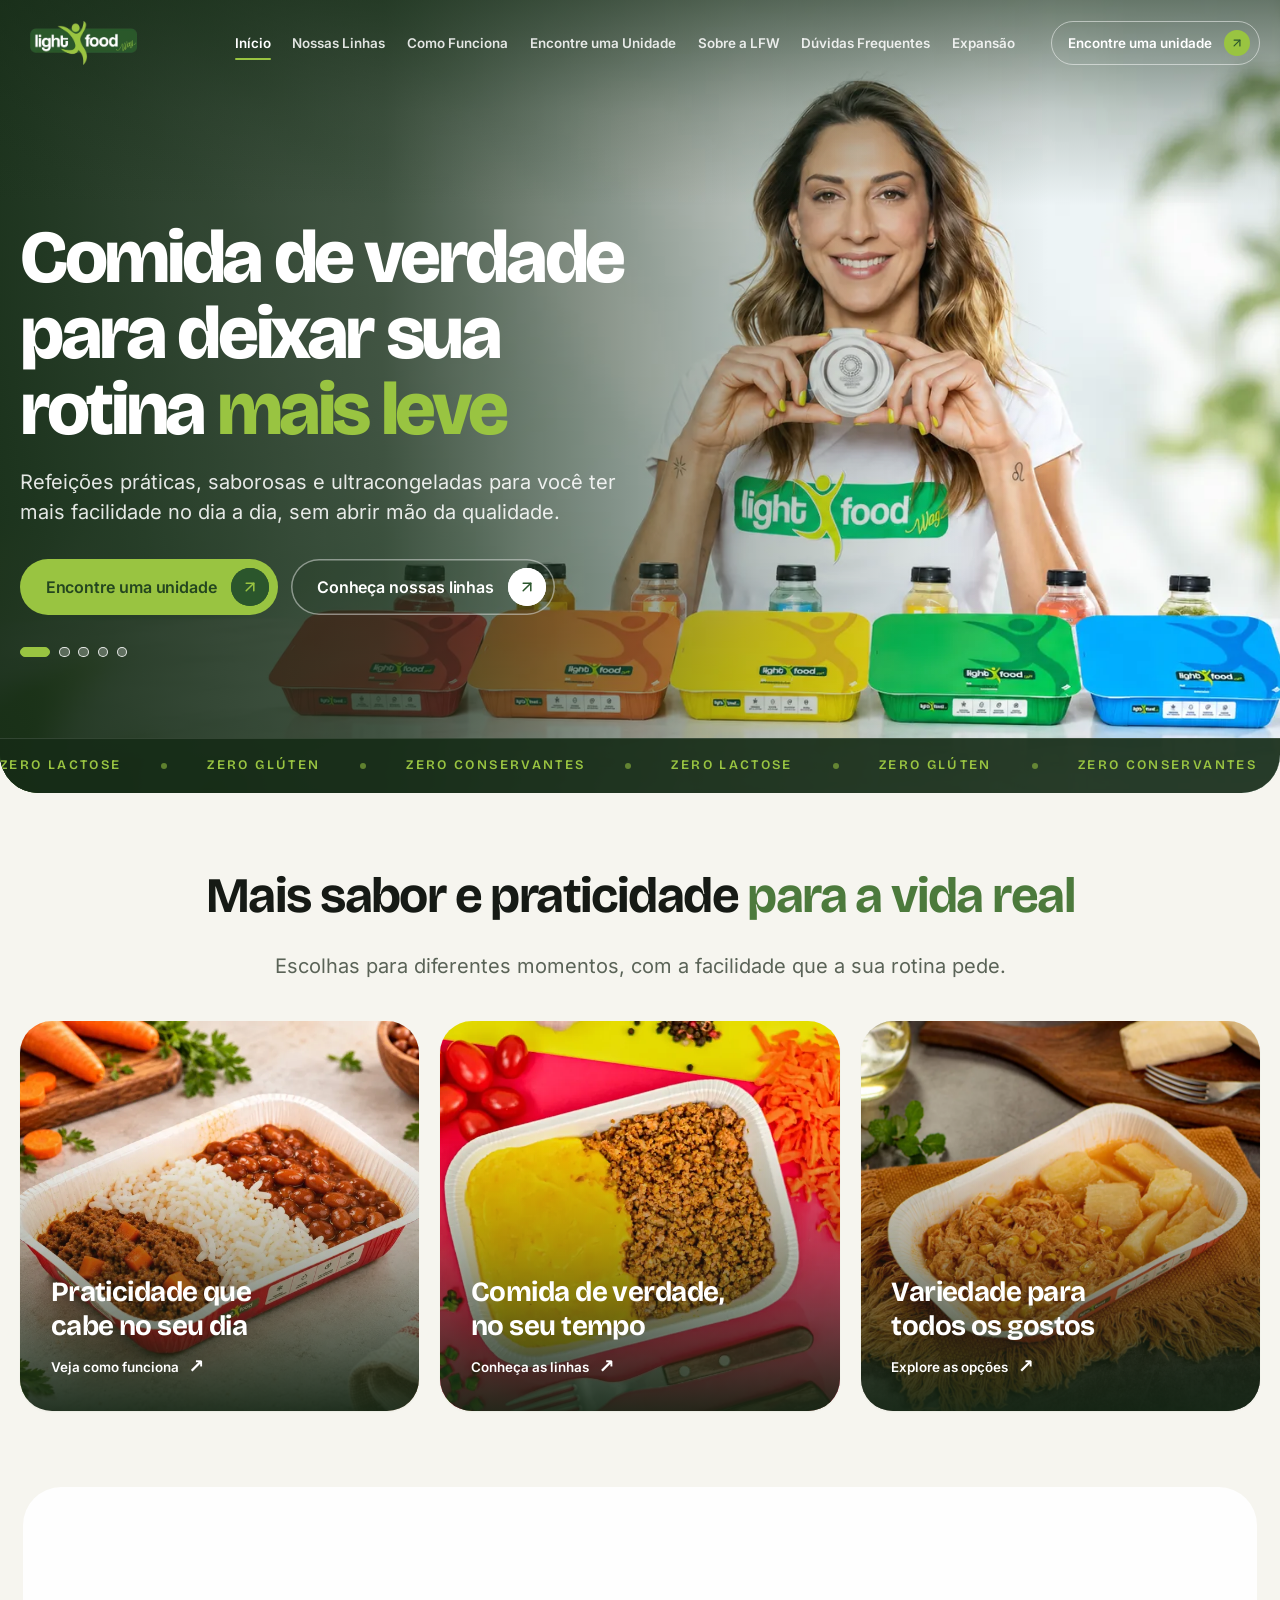
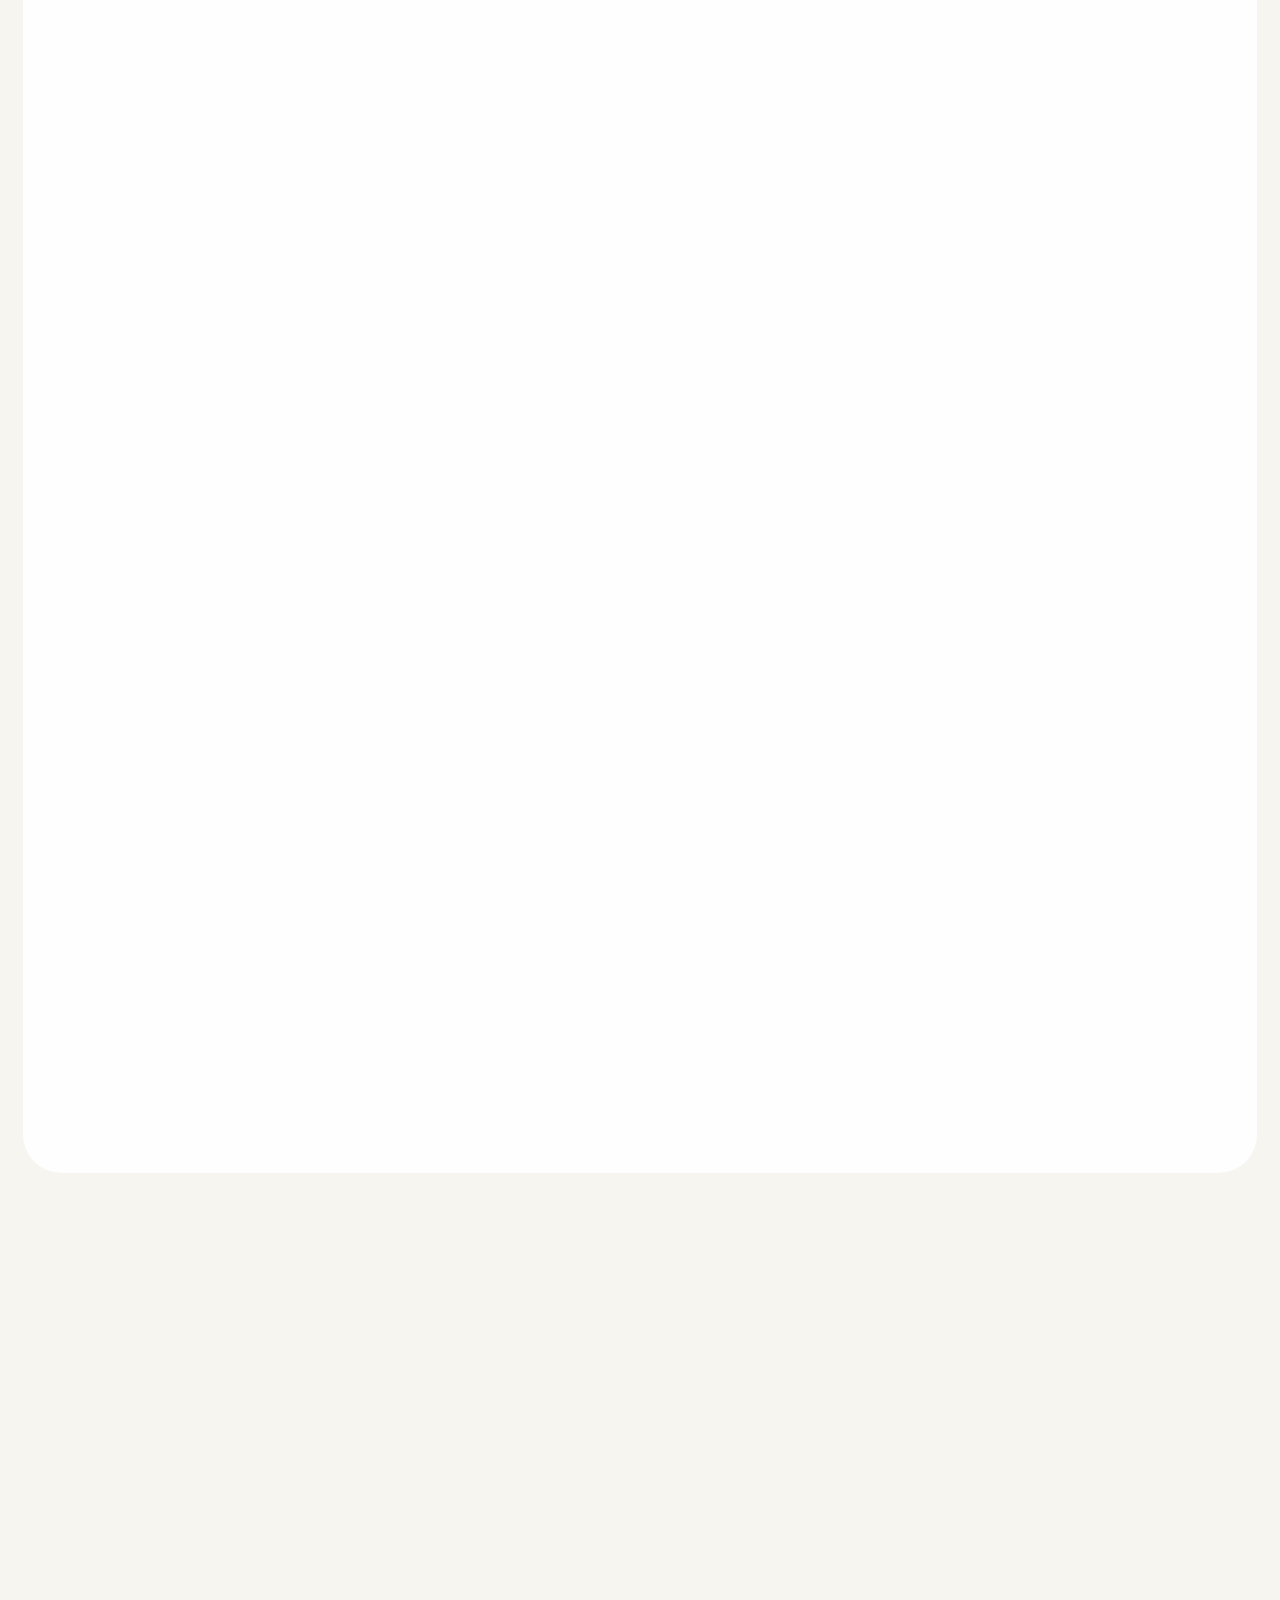
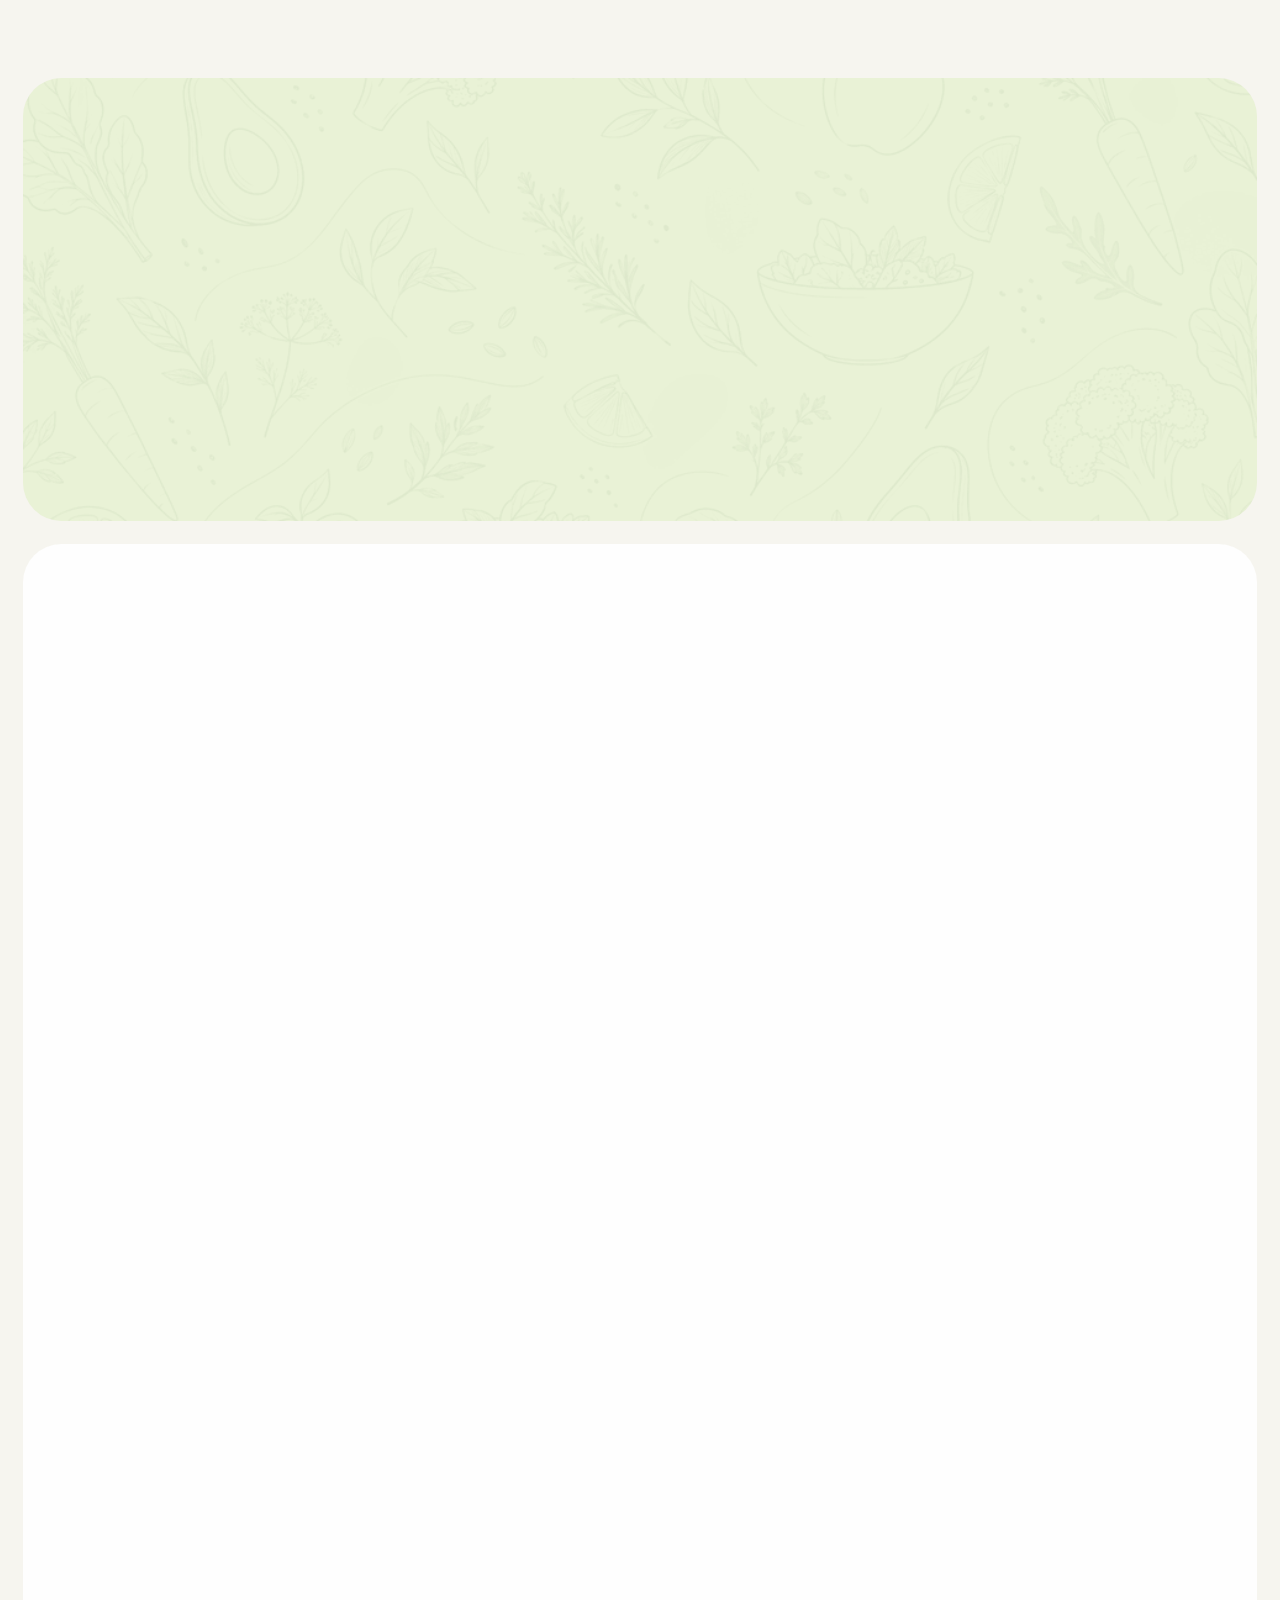
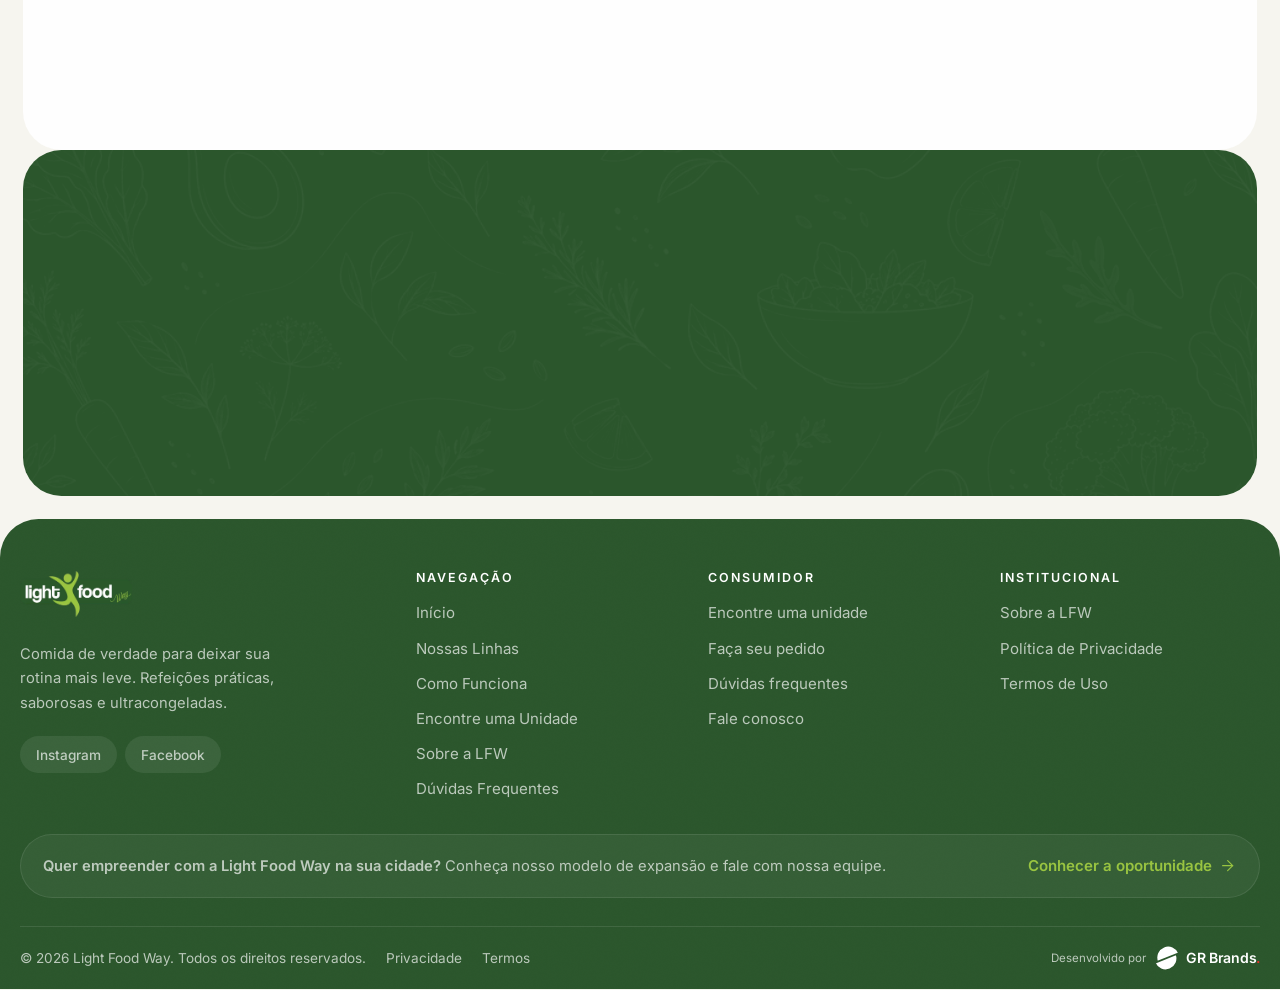
==== commit 86a26e09: "Menu: link para Expansão ao lado de Dúvidas Frequentes Co-Authored-By: Claude Opus 5.5 <noreply@anth" ====
--- a/index.html
+++ b/index.html
@@ -49,6 +49,7 @@
       <a href="unidades.html">Encontre uma Unidade</a>
       <a href="sobre.html">Sobre a LFW</a>
       <a href="faq.html">Dúvidas Frequentes</a>
+      <a href="expansao.html">Expansão</a>
     </nav>
 
     <a class="contact-pill" href="unidades.html">Encontre uma unidade
@@ -69,6 +70,7 @@
       <li><a href="unidades.html"><span class="mobile-nav__n" aria-hidden="true">04</span><span class="mobile-nav__txt">Encontre uma Unidade</span><span class="mobile-nav__seta" aria-hidden="true"><svg viewBox="0 0 24 24" fill="none" stroke="currentColor" stroke-width="2" stroke-linecap="round" stroke-linejoin="round" aria-hidden="true" focusable="false"><path d="M7 7h10v10"/><path d="M7 17 17 7"/></svg></span></a></li>
       <li><a href="sobre.html"><span class="mobile-nav__n" aria-hidden="true">05</span><span class="mobile-nav__txt">Sobre a LFW</span><span class="mobile-nav__seta" aria-hidden="true"><svg viewBox="0 0 24 24" fill="none" stroke="currentColor" stroke-width="2" stroke-linecap="round" stroke-linejoin="round" aria-hidden="true" focusable="false"><path d="M7 7h10v10"/><path d="M7 17 17 7"/></svg></span></a></li>
       <li><a href="faq.html"><span class="mobile-nav__n" aria-hidden="true">06</span><span class="mobile-nav__txt">Dúvidas Frequentes</span><span class="mobile-nav__seta" aria-hidden="true"><svg viewBox="0 0 24 24" fill="none" stroke="currentColor" stroke-width="2" stroke-linecap="round" stroke-linejoin="round" aria-hidden="true" focusable="false"><path d="M7 7h10v10"/><path d="M7 17 17 7"/></svg></span></a></li>
+      <li><a href="expansao.html"><span class="mobile-nav__n" aria-hidden="true">07</span><span class="mobile-nav__txt">Expansão</span><span class="mobile-nav__seta" aria-hidden="true"><svg viewBox="0 0 24 24" fill="none" stroke="currentColor" stroke-width="2" stroke-linecap="round" stroke-linejoin="round" aria-hidden="true" focusable="false"><path d="M7 7h10v10"/><path d="M7 17 17 7"/></svg></span></a></li>
     </ul>
     <div class="mobile-nav__base">
       <a class="btn btn--primario" href="unidades.html"><span class="btn-txt">Encontre uma unidade</span><span class="btn-fundo" aria-hidden="true"></span><span class="btn-txt btn-txt--fundo" aria-hidden="true">Encontre uma unidade</span><span class="btn-icone" aria-hidden="true"><svg class="btn-icone__sai" viewBox="0 0 24 24" fill="none" stroke="currentColor" stroke-width="2" stroke-linecap="round" stroke-linejoin="round" aria-hidden="true" focusable="false"><path d="M7 7h10v10"/><path d="M7 17 17 7"/></svg><svg class="btn-icone__entra" viewBox="0 0 24 24" fill="none" stroke="currentColor" stroke-width="2" stroke-linecap="round" stroke-linejoin="round" aria-hidden="true" focusable="false"><path d="M7 7h10v10"/><path d="M7 17 17 7"/></svg></span></a>
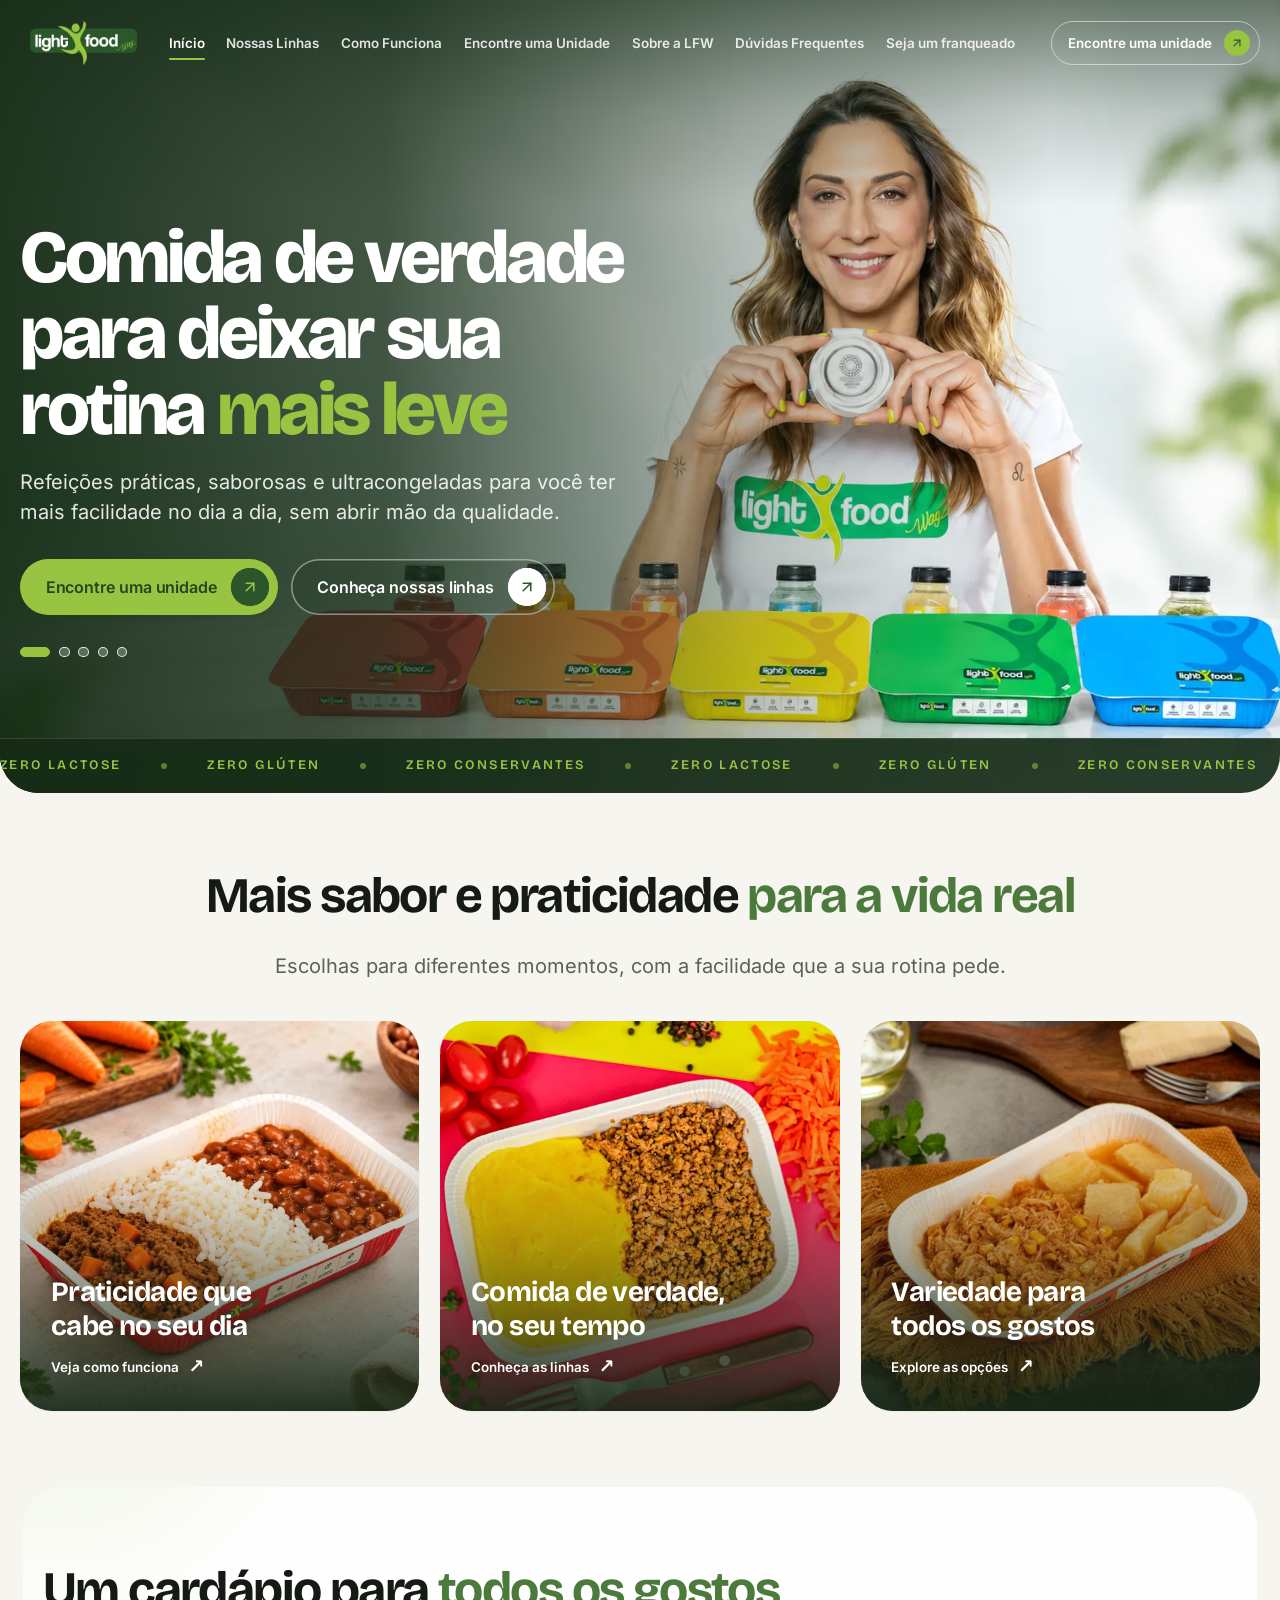
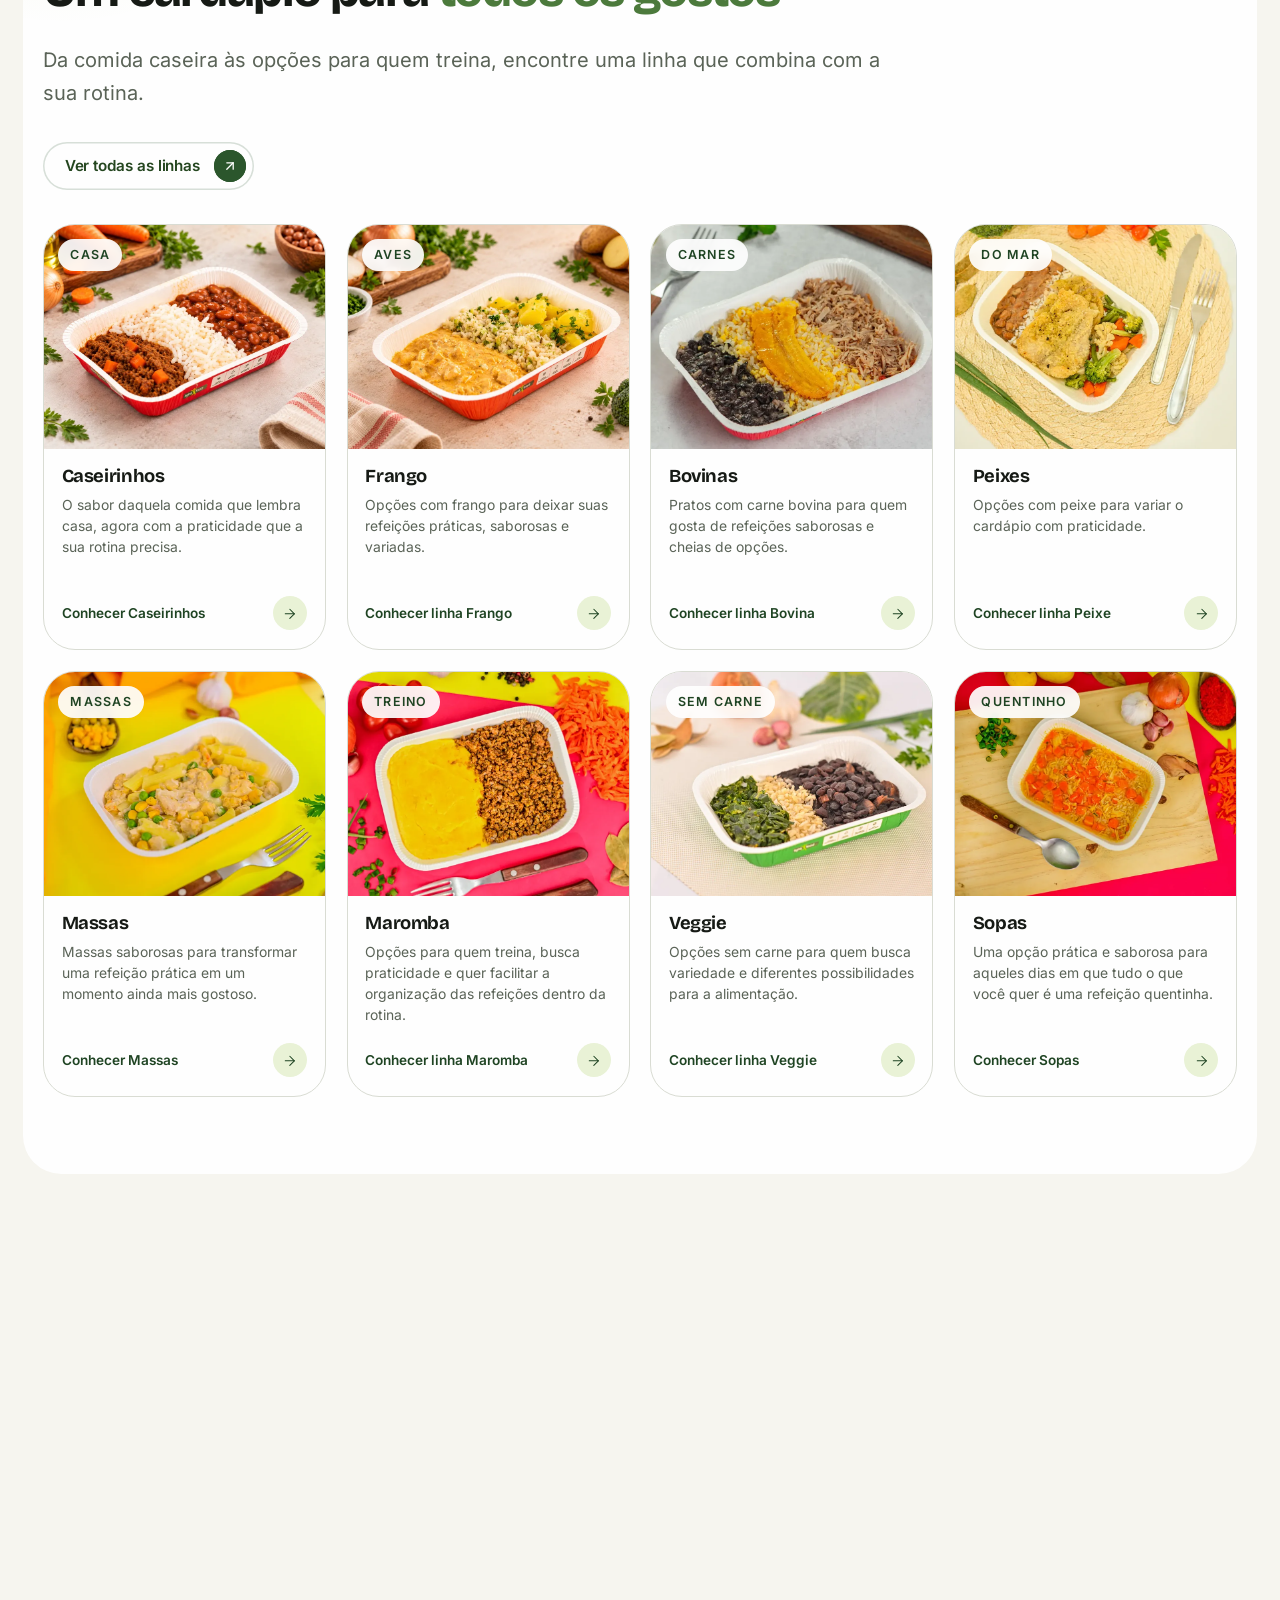
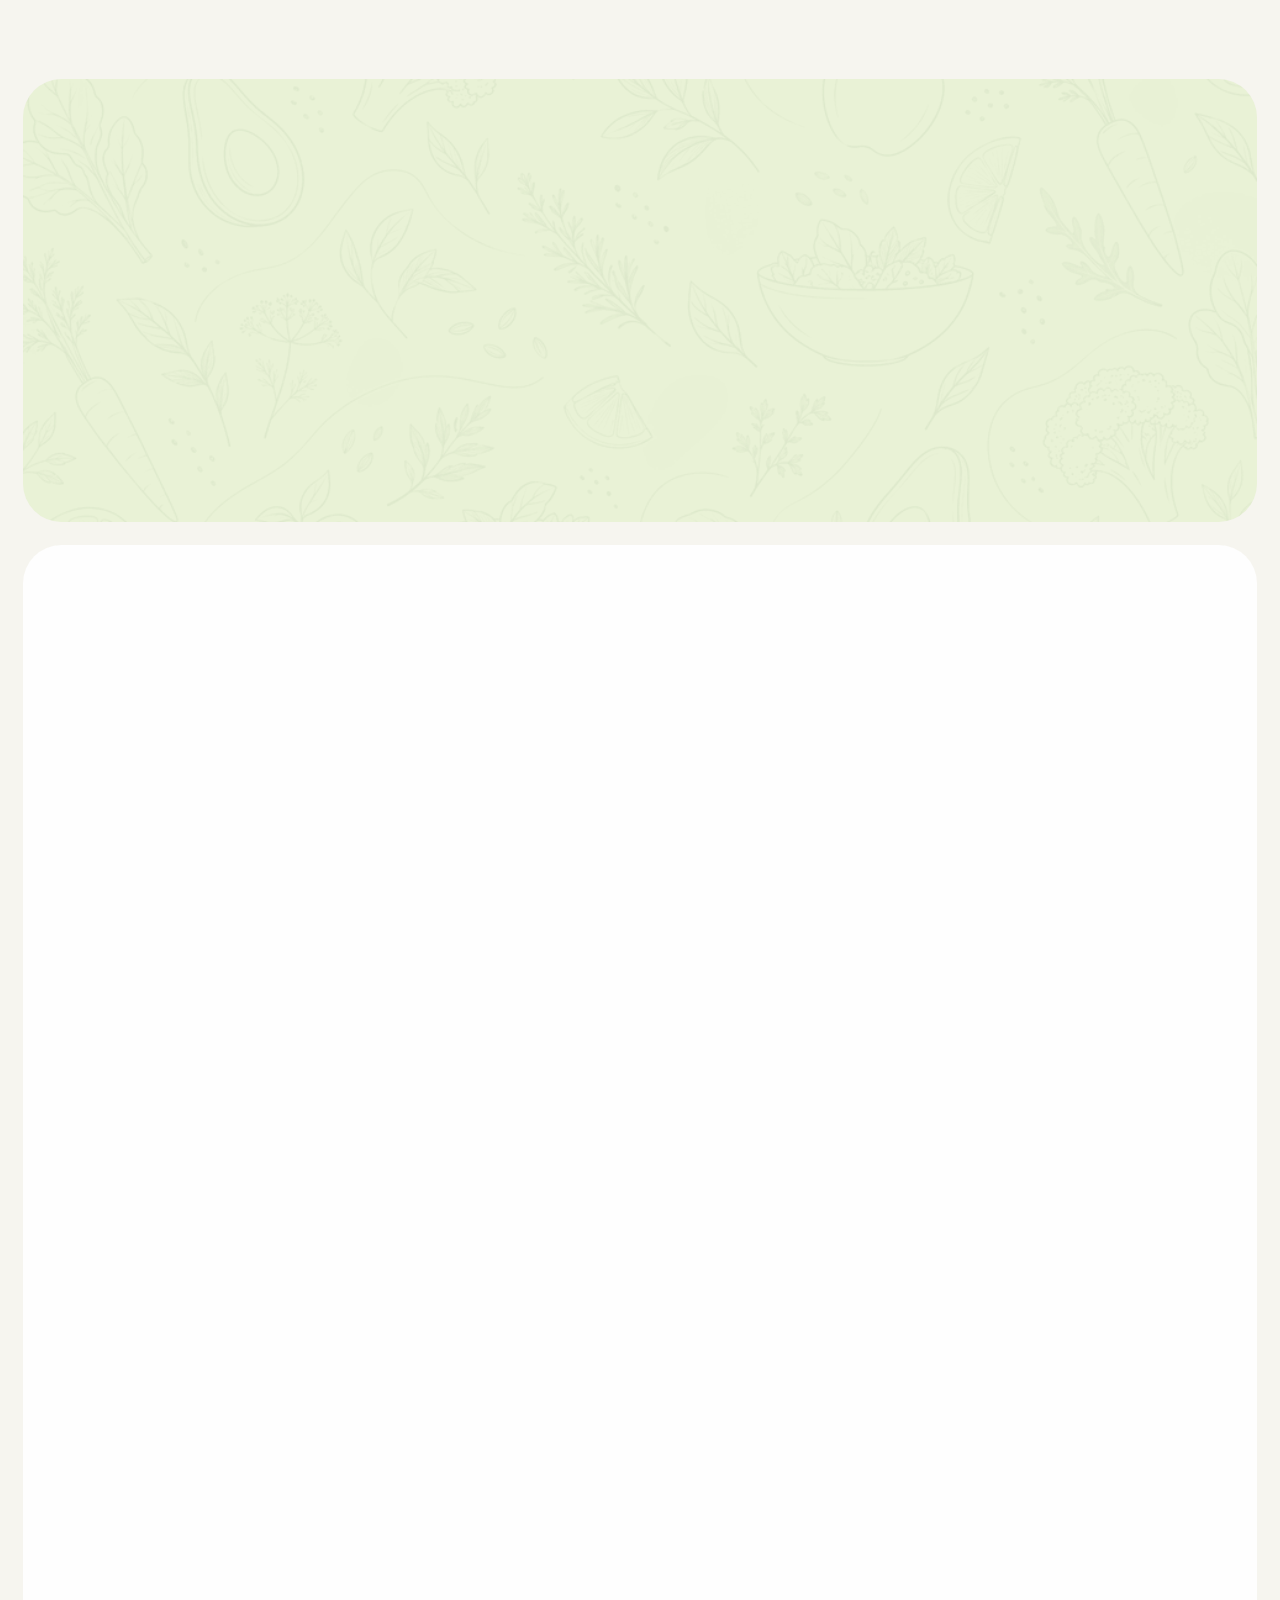
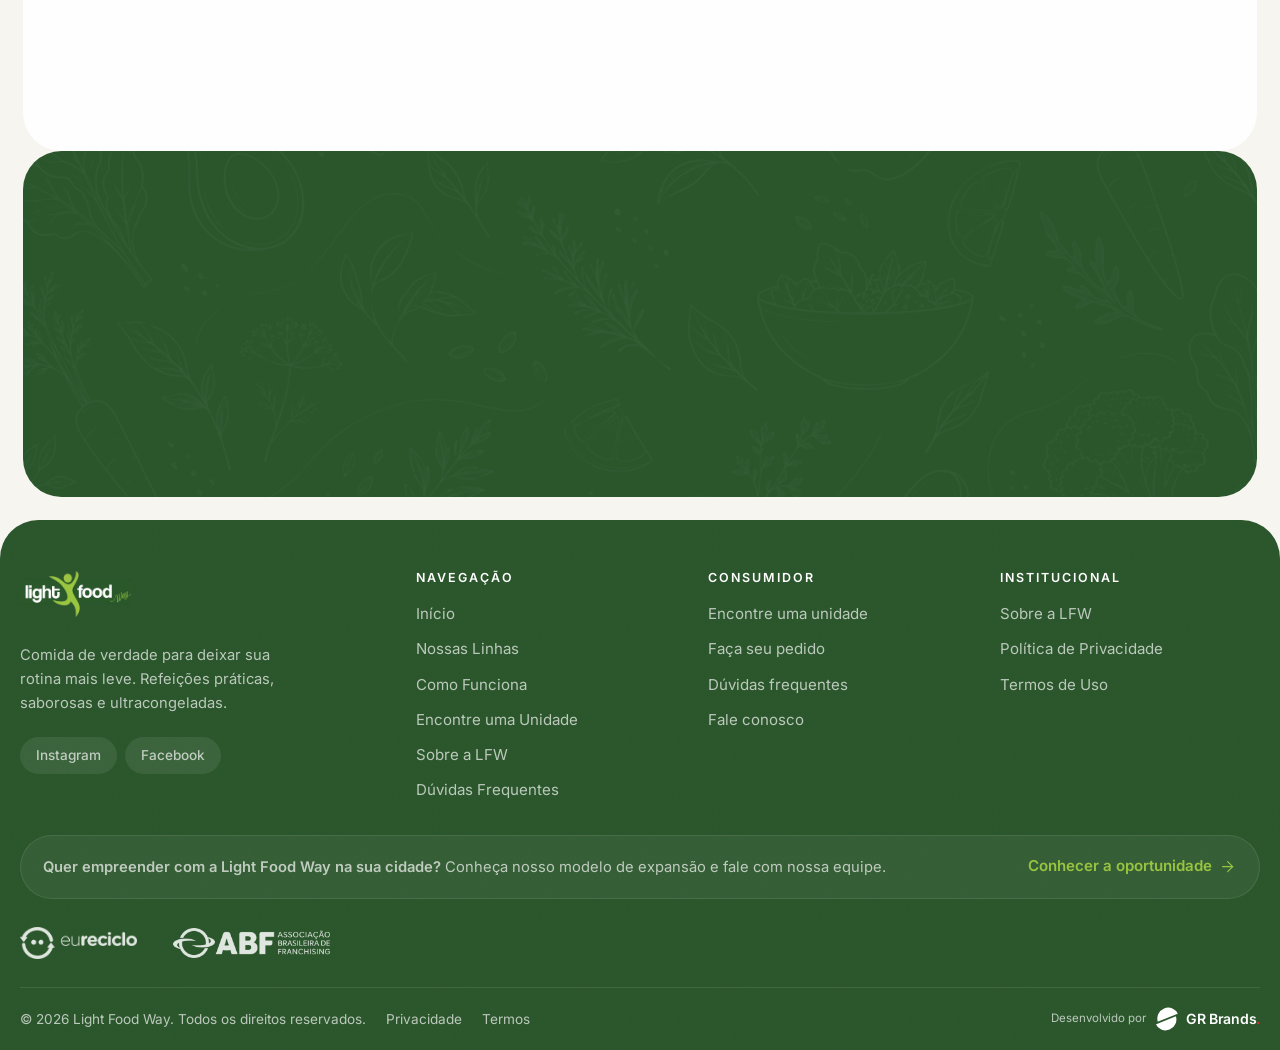
==== commit 1f8d8e2c: "Seja um franqueado no menu, formulário sem cidade/UF duplicados, selos eureciclo e ABF no rodapé Co-" ====
--- a/index.html
+++ b/index.html
@@ -29,7 +29,7 @@
 <link rel="preload" as="image" href="assets/img/banners/capa-home-1.webp" media="(min-width: 641px)" fetchpriority="high">
 <link rel="preload" href="assets/fonts/inter-latin.woff2" as="font" type="font/woff2" crossorigin>
 <link rel="preload" href="assets/fonts/bricolage-grotesque-latin.woff2" as="font" type="font/woff2" crossorigin>
-<link rel="stylesheet" href="style.min.css?v=2026-10-09">
+<link rel="stylesheet" href="style.min.css?v=2026-10-15">
 <link rel="stylesheet" href="page-transitions.min.css?v=2026-09-22">
 <script type="speculationrules">{"prerender":[{"where":{"href_matches":"/*"},"eagerness":"moderate"}]}</script>
 </head>
@@ -49,7 +49,7 @@
       <a href="unidades.html">Encontre uma Unidade</a>
       <a href="sobre.html">Sobre a LFW</a>
       <a href="faq.html">Dúvidas Frequentes</a>
-      <a href="expansao.html">Expansão</a>
+      <a href="expansao.html">Seja um franqueado</a>
     </nav>
 
     <a class="contact-pill" href="unidades.html">Encontre uma unidade
@@ -70,7 +70,7 @@
       <li><a href="unidades.html"><span class="mobile-nav__n" aria-hidden="true">04</span><span class="mobile-nav__txt">Encontre uma Unidade</span><span class="mobile-nav__seta" aria-hidden="true"><svg viewBox="0 0 24 24" fill="none" stroke="currentColor" stroke-width="2" stroke-linecap="round" stroke-linejoin="round" aria-hidden="true" focusable="false"><path d="M7 7h10v10"/><path d="M7 17 17 7"/></svg></span></a></li>
       <li><a href="sobre.html"><span class="mobile-nav__n" aria-hidden="true">05</span><span class="mobile-nav__txt">Sobre a LFW</span><span class="mobile-nav__seta" aria-hidden="true"><svg viewBox="0 0 24 24" fill="none" stroke="currentColor" stroke-width="2" stroke-linecap="round" stroke-linejoin="round" aria-hidden="true" focusable="false"><path d="M7 7h10v10"/><path d="M7 17 17 7"/></svg></span></a></li>
       <li><a href="faq.html"><span class="mobile-nav__n" aria-hidden="true">06</span><span class="mobile-nav__txt">Dúvidas Frequentes</span><span class="mobile-nav__seta" aria-hidden="true"><svg viewBox="0 0 24 24" fill="none" stroke="currentColor" stroke-width="2" stroke-linecap="round" stroke-linejoin="round" aria-hidden="true" focusable="false"><path d="M7 7h10v10"/><path d="M7 17 17 7"/></svg></span></a></li>
-      <li><a href="expansao.html"><span class="mobile-nav__n" aria-hidden="true">07</span><span class="mobile-nav__txt">Expansão</span><span class="mobile-nav__seta" aria-hidden="true"><svg viewBox="0 0 24 24" fill="none" stroke="currentColor" stroke-width="2" stroke-linecap="round" stroke-linejoin="round" aria-hidden="true" focusable="false"><path d="M7 7h10v10"/><path d="M7 17 17 7"/></svg></span></a></li>
+      <li><a href="expansao.html"><span class="mobile-nav__n" aria-hidden="true">07</span><span class="mobile-nav__txt">Seja um franqueado</span><span class="mobile-nav__seta" aria-hidden="true"><svg viewBox="0 0 24 24" fill="none" stroke="currentColor" stroke-width="2" stroke-linecap="round" stroke-linejoin="round" aria-hidden="true" focusable="false"><path d="M7 7h10v10"/><path d="M7 17 17 7"/></svg></span></a></li>
     </ul>
     <div class="mobile-nav__base">
       <a class="btn btn--primario" href="unidades.html"><span class="btn-txt">Encontre uma unidade</span><span class="btn-fundo" aria-hidden="true"></span><span class="btn-txt btn-txt--fundo" aria-hidden="true">Encontre uma unidade</span><span class="btn-icone" aria-hidden="true"><svg class="btn-icone__sai" viewBox="0 0 24 24" fill="none" stroke="currentColor" stroke-width="2" stroke-linecap="round" stroke-linejoin="round" aria-hidden="true" focusable="false"><path d="M7 7h10v10"/><path d="M7 17 17 7"/></svg><svg class="btn-icone__entra" viewBox="0 0 24 24" fill="none" stroke="currentColor" stroke-width="2" stroke-linecap="round" stroke-linejoin="round" aria-hidden="true" focusable="false"><path d="M7 7h10v10"/><path d="M7 17 17 7"/></svg></span></a>
@@ -396,6 +396,11 @@
       <a class="link-seta link-seta--claro" href="expansao.html">Conhecer a oportunidade <svg class="icone" viewBox="0 0 24 24" fill="none" stroke="currentColor" stroke-width="1.6" stroke-linecap="round" stroke-linejoin="round" aria-hidden="true" focusable="false"><path d="M5 12h14"/><path d="m12 5 7 7-7 7"/></svg></a>
     </div>
 
+    <div class="rodape__selos">
+      <img src="assets/img/selo-eureciclo.webp" alt="Selo eureciclo" width="271" height="74" loading="lazy" decoding="async">
+      <img src="assets/img/selo-abf.webp" alt="ABF, Associação Brasileira de Franchising" width="502" height="96" loading="lazy" decoding="async">
+    </div>
+
     <div class="rodape__base">
       <p>© <span data-ano>2026</span> Light Food Way. Todos os direitos reservados.</p>
       <ul>
@@ -415,7 +420,7 @@
 <script src="unidades.min.js?v=2026-09-30" defer></script>
 <script src="main.min.js?v=2026-10-09" defer></script>
 <script src="page-transitions.min.js?v=2026-09-22" defer></script>
-<script src="linhas-modal.min.js?v=2026-10-07" defer></script>
-<script src="hero-titulos.min.js?v=2026-10-09" defer></script>
+<script src="linhas-modal.min.js?v=2026-10-14b" defer></script>
+<script src="hero-titulos.min.js?v=2026-10-14" defer></script>
 </body>
 </html>
--- a/style.min.css
+++ b/style.min.css
@@ -1,4 +1,8 @@
-@font-face{font-family:Inter;font-style:normal;font-weight:400 600;font-display:swap;src:url(assets/fonts/inter-latin.woff2) format("woff2")}@font-face{font-family:Bricolage Grotesque;font-style:normal;font-weight:600 800;font-display:swap;src:url(assets/fonts/bricolage-grotesque-latin.woff2) format("woff2")}:root{--branco:#FEFEFE;--lima:#99C441;--oliva:#6B8B61;--preto:#000000;--verde-900:#2B562C;--verde-800:#24461F;--verde-700:#1F4423;--verde-500:#4C7A3C;--lima-700:#6E9628;--lima-600:#7FA92F;--lima-300:#C2DE8D;--lima-100:#E9F2D6;--lima-50:#F3F8E9;--oliva-100:#E7EDE4;--creme:#F6F5EF;--creme-escuro:#EDEBE2;--grafite:#2E332C;--cinza-600:#5A6357;--cinza-400:#8B9386;--cinza-200:#D9DCD3;--cinza-100:#EDEFE9;--bg:var(--creme);--superficie:var(--branco);--texto:#161A15;--texto-suave:var(--cinza-600);--borda:rgba(43,86,44,.1);--borda-forte:rgba(43,86,44,.18);--font-display:"Bricolage Grotesque","Poppins","Segoe UI",system-ui,sans-serif;--font-body:"Inter","Segoe UI",system-ui,-apple-system,sans-serif;--fs-d1:clamp(2.3rem, 1.4rem + 3.4vw, 4rem);--fs-hero:clamp(2.35rem, 1.25rem + 4.4vw, 4.6rem);--fs-d2:clamp(1.85rem, 1.2rem + 2.6vw, 3.1rem);--fs-d3:clamp(1.2rem, 1.05rem + .7vw, 1.5rem);--fs-body:clamp(1rem, .97rem + .2vw, 1.08rem);--fs-lead:clamp(1.05rem, 1rem + .45vw, 1.25rem);--fs-mini:.78rem;--sec-y:clamp(2.75rem, 1.6rem + 4vw, 5.25rem);--gap:clamp(.9rem, .7rem + .75vw, 1.35rem);--inset:clamp(.65rem, 1.8vw, 1.5rem);--container:1240px;--container-narrow:780px;--r-xs:10px;--r-sm:14px;--r-md:22px;--r-lg:32px;--r-xl:clamp(24px, 3vw, 48px);--r-pill:999px;--sombra-xs:0 1px 2px rgba(43,86,44,.06);--sombra-sm:0 4px 16px rgba(43,86,44,.07);--sombra-md:0 14px 38px rgba(43,86,44,.11);--sombra-lg:0 28px 70px rgba(43,86,44,.17);--header-h:86px;--t:.3s cubic-bezier(.4,0,.2,1);--t-lento:.55s cubic-bezier(.2,.7,.3,1);--mola:cubic-bezier(.3,1.3,.5,1);--grao:url("data:image/svg+xml,%3Csvg xmlns='http://www.w3.org/2000/svg' width='140' height='140'%3E%3Cfilter id='n'%3E%3CfeTurbulence type='fractalNoise' baseFrequency='.85' numOctaves='3'/%3E%3C/filter%3E%3Crect width='140' height='140' filter='url(%23n)' opacity='.42'/%3E%3C/svg%3E")}*,*:before,*:after{box-sizing:border-box;-webkit-tap-highlight-color:transparent}html{-webkit-text-size-adjust:100%;scroll-behavior:smooth;scroll-padding-top:calc(var(--header-h) + 1.5rem);-webkit-tap-highlight-color:transparent}body{margin:0;font-family:var(--font-body);font-size:var(--fs-body);line-height:1.65;color:var(--texto);background:var(--bg);-webkit-font-smoothing:antialiased;text-rendering:optimizeLegibility;overflow-x:hidden}body.menu-aberto{overflow:hidden}img,picture,video,svg{max-width:100%;display:block}a{color:inherit;text-decoration:none}button{font:inherit;color:inherit;cursor:pointer;border:0;background:none;padding:0}ul,ol{margin:0;padding:0;list-style:none}blockquote{margin:0}p{margin:0 0 1rem}p:last-child{margin-bottom:0}code{font-family:ui-monospace,SFMono-Regular,Menlo,monospace;font-size:.9em;background:var(--lima-100);padding:.15em .45em;border-radius:6px}::selection{background:var(--lima);color:var(--verde-700)}a,button,input,textarea,select,summary{outline:none}:focus-visible{outline:3px solid var(--lima-700);outline-offset:3px;border-radius:6px}@supports (scrollbar-color: auto){html{scrollbar-color:var(--lima-300) transparent;scrollbar-width:thin}}h1,h2,h3,h4{font-family:var(--font-display);font-weight:700;line-height:1.06;letter-spacing:-.032em;margin:0 0 .55em;text-wrap:balance}h1{font-size:var(--fs-d1);font-weight:800}h2{font-size:var(--fs-d2)}h3{font-size:var(--fs-d3);line-height:1.2;letter-spacing:-.02em}h1 em,h2 em,h3 em{font-style:normal;color:var(--verde-500)}.secao--escura h1 em,.secao--escura h2 em,.cta-final h2 em,.hero em,.hero-pagina em{color:var(--lima)}.texto-destaque{font-size:var(--fs-lead);line-height:1.55;max-width:70ch;margin-inline:auto;text-align:center;color:#ffffffdb}.texto-destaque--claro{color:var(--texto);text-align:left;margin-inline:0;border-left:3px solid var(--lima);padding-left:1.25rem;font-weight:500}.container{width:min(100% - 2.5rem,var(--container));margin-inline:auto}.container--narrow{max-width:var(--container-narrow)}.secao{padding-block:var(--sec-y);position:relative}.secao--compacta{padding-block:clamp(2rem,1.25rem + 2.2vw,3.25rem)}@supports (content-visibility:auto){main>.secao,main>.home-story{content-visibility:auto;contain-intrinsic-size:auto 720px}main>.cta-final{contain-intrinsic-size:auto 430px}}.secao--alt,.secao--verde,.secao--escura,.cta-final{position:relative;overflow:hidden;border-radius:var(--r-xl);margin-inline:var(--inset)}.secao--alt{background:var(--superficie)}.secao--verde{background:var(--lima-50)}.secao--escura,.cta-final{background:var(--verde-900);color:var(--branco)}#ultracongelamento{background:url(assets/img/mascote-marca.webp?v=1) center top 3.5rem/auto max(125%,440px) no-repeat,var(--verde-900)}.cta-final{background:url(assets/img/pattern-claro.webp?v=4) center/cover no-repeat,var(--verde-900)}.secao--escura p,.cta-final p{color:#ffffffc7}.secao--escura:after,.cta-final:after{content:"";position:absolute;inset:0;background-image:var(--grao);opacity:.05;pointer-events:none;mix-blend-mode:overlay}.secao--verde:before,.secao--alt:before{content:"";position:absolute;width:min(52vw,520px);aspect-ratio:1;border-radius:50%;background:radial-gradient(circle,rgba(153,196,65,.16),transparent 72%);top:-30%;left:-18%;pointer-events:none}.secao--verde:after{content:"";position:absolute;width:min(40vw,380px);aspect-ratio:1;border-radius:50%;background:radial-gradient(circle,rgba(107,139,97,.13),transparent 72%);bottom:-26%;right:-12%;pointer-events:none}.cta-final:before{content:"";position:absolute;width:min(70vw,640px);aspect-ratio:1;border-radius:50%;background:radial-gradient(circle,rgba(153,196,65,.42),transparent 68%);top:-45%;right:-12%;pointer-events:none}.secao>.container{position:relative;z-index:1}.secao__head{max-width:none;margin-bottom:clamp(1.5rem,1rem + 1.4vw,2.25rem)}.secao__head--centro{margin-inline:auto;text-align:center}.secao__head--centro .secao__sub{margin-inline:auto}.secao__head--entre{max-width:none;display:flex;align-items:flex-end;justify-content:space-between;gap:2rem;flex-wrap:wrap}.secao__head--entre>div{max-width:none;flex:1 1 30rem}.secao__sub{font-size:var(--fs-lead);color:var(--texto-suave);margin:0;max-width:70ch;text-wrap:pretty}.secao__head--centro .secao__sub{max-width:58ch;margin-inline:auto;text-wrap:balance}.secao--escura .secao__sub,.cta-final .secao__sub{color:#ffffffbf}.grid{display:grid;gap:var(--gap)}.grid--2{grid-template-columns:repeat(auto-fit,minmax(min(100%,320px),1fr))}.grid--3{grid-template-columns:repeat(auto-fit,minmax(min(100%,290px),1fr))}.grid--3:not(.grid--trio){display:flex;flex-wrap:wrap;justify-content:center}.grid--3:not(.grid--trio){align-items:stretch}.grid--3:not(.grid--trio)>*{flex:0 1 100%;height:auto}@media (min-width:640px){.grid--3:not(.grid--trio)>*{flex-basis:calc((100% - var(--gap)) / 2)}}@media (min-width:1040px){.grid--3:not(.grid--trio)>*{flex-basis:calc((100% - var(--gap) * 3) / 4)}}.grid--4{grid-template-columns:1fr}.grid--4,.grid--linhas{grid-auto-rows:1fr}@media (min-width:640px){.grid--4{grid-template-columns:repeat(2,1fr)}}@media (min-width:1040px){.grid--4{grid-template-columns:repeat(4,1fr)}}.grid--trio{grid-template-columns:1fr}@media (min-width:560px){.grid--trio{grid-template-columns:repeat(2,1fr)}.grid--trio>:last-child{grid-column:1/-1}}@media (min-width:980px){.grid--trio{grid-template-columns:repeat(3,1fr)}.grid--trio>:last-child{grid-column:auto}}.grid--linhas{grid-template-columns:1fr}@media (min-width:640px){.grid--linhas{grid-template-columns:repeat(2,1fr)}}@media (min-width:1020px){.grid--linhas{grid-template-columns:repeat(3,1fr)}}.sr-only{position:absolute;width:1px;height:1px;padding:0;margin:-1px;overflow:hidden;clip:rect(0 0 0 0);white-space:nowrap;border:0}.pular-link{position:absolute;left:1rem;top:-70px;z-index:200;background:var(--verde-900);color:#fff;padding:.8rem 1.3rem;border-radius:0 0 var(--r-sm) var(--r-sm);transition:top var(--t)}.pular-link:focus{top:0}.texto-centro{text-align:center}@media (max-width:639px){.quebra-larga{display:none}}.icone{width:1.15em;height:1.15em;flex:none}.btn{--btn-circulo:32px;--btn-folga:8px;--btn-vao:.85rem;--btn-tempo:.45s;--btn-curva:cubic-bezier(.785,.135,.15,.86);--btn-janela:calc((100% - var(--btn-circulo)) / 2) var(--btn-folga) calc((100% - var(--btn-circulo)) / 2) calc(100% - var(--btn-folga) - var(--btn-circulo));position:relative;overflow:hidden;isolation:isolate;display:inline-flex;align-items:center;justify-content:space-between;gap:var(--btn-vao);max-width:100%;font-family:var(--font-body);font-weight:600;font-size:.95rem;letter-spacing:-.005em;line-height:1.25;padding:var(--btn-folga) var(--btn-folga) var(--btn-folga) 1.35rem;border:0;border-radius:var(--r-pill);background:var(--btn-bg);color:var(--btn-cor);box-shadow:inset 0 0 0 1.5px var(--btn-borda,transparent);text-align:left;transition:transform .2s ease}.btn--primario{--btn-bg:var(--lima);--btn-cor:var(--verde-800);--btn-cheio:var(--verde-900);--btn-cheio-txt:var(--lima);--btn-contorno:var(--lima)}.btn--secundario{--btn-bg:transparent;--btn-cor:var(--verde-800);--btn-borda:var(--borda-forte);--btn-cheio:var(--verde-900);--btn-cheio-txt:#fff;--btn-contorno:var(--verde-900)}.btn--fantasma{--btn-bg:transparent;--btn-cor:#fff;--btn-borda:rgba(255,255,255,.45);--btn-cheio:#fff;--btn-cheio-txt:var(--verde-900);--btn-contorno:#fff}.btn--grande{--btn-circulo:38px;--btn-folga:9px;font-size:1rem;padding-left:1.6rem}.btn--pequeno{--btn-circulo:28px;--btn-folga:6px;--btn-vao:.65rem;font-size:.88rem;padding-left:1.05rem}.btn--bloco{width:100%}.btn-txt{position:relative;z-index:1;text-wrap:balance}.btn-fundo{position:absolute;z-index:2;inset:var(--btn-janela);border-radius:var(--r-pill);background:var(--btn-cheio);box-shadow:inset 0 0 0 0 var(--btn-contorno);transition:inset var(--btn-tempo) var(--btn-curva),box-shadow .2s ease}.btn-txt--fundo{position:absolute;z-index:2;inset:0;display:flex;align-items:center;padding:inherit;padding-right:calc(var(--btn-folga) + var(--btn-circulo) + var(--btn-vao));color:var(--btn-cheio-txt);clip-path:inset(var(--btn-janela));transition:clip-path var(--btn-tempo) var(--btn-curva)}.btn-icone{position:relative;z-index:3;flex:none;width:var(--btn-circulo);height:var(--btn-circulo);border-radius:50%;overflow:hidden;background:var(--btn-cheio);color:var(--btn-cheio-txt)}.btn-icone svg{position:absolute;left:50%;top:50%;width:calc(var(--btn-circulo) * .48);height:calc(var(--btn-circulo) * .48);transition:transform var(--btn-tempo) var(--btn-curva)}.btn-icone__sai{transform:translate(-50%,-50%)}.btn-icone__entra{transform:translate(-170%,-50%) scale(0)}.btn:hover{transform:translateY(-2px)}.btn:active{transform:none}.btn:is(:hover,:focus-visible,.is-pressionado) .btn-fundo{inset:0;box-shadow:inset 0 0 0 2px var(--btn-contorno)}.btn:is(:hover,:focus-visible,.is-pressionado) .btn-txt--fundo{clip-path:inset(0 0 0 0)}.btn:is(:hover,:focus-visible,.is-pressionado) .btn-icone__sai{transform:translate(70%,-50%) scale(0)}.btn:is(:hover,:focus-visible,.is-pressionado) .btn-icone__entra{transform:translate(-50%,-50%)}.btn--texto{--btn-bg:transparent;--btn-cor:var(--grafite);padding:.6rem .4rem;font-weight:500}.btn--texto:hover{color:var(--verde-700);transform:none}.link-seta{display:inline-flex;align-items:center;gap:.45rem;font-weight:600;font-size:.94rem;color:var(--verde-700)}.link-seta .icone{transition:transform var(--t)}.link-seta:hover .icone{transform:translate(4px)}.link-seta--claro{color:var(--lima)}.bolha-seta{width:34px;height:34px;flex:none;border-radius:50%;display:grid;place-items:center;background:var(--lima-100);color:var(--verde-700);transition:background var(--t),color var(--t),transform var(--t)}.acoes{display:flex;flex-wrap:wrap;gap:.85rem;margin-top:1.5rem}.acoes--centro{justify-content:center}.header{--ilha-lado:max(20px, calc((100% - var(--container)) / 2));--ilha-curva:cubic-bezier(.4,0,.2,1);--menu-lado:max(24px, calc((100% - 680px)/2) );position:fixed;inset:0 0 auto;z-index:100;color:#fff;transition:top .38s var(--ilha-curva),color .3s ease}.header:before{content:"";position:absolute;inset:0;pointer-events:none;border-radius:0;opacity:0;background:linear-gradient(180deg,rgba(255,255,255,.55),transparent 58%),rgba(255,255,255,.68);backdrop-filter:blur(24px) saturate(160%);-webkit-backdrop-filter:blur(24px) saturate(160%);box-shadow:inset 0 0 0 1px rgba(43,86,44,.14),inset 0 1px 0 rgba(255,255,255,.95),inset 0 -1px 0 rgba(22,44,23,.05),0 20px 44px -24px rgba(22,44,23,.34),0 2px 9px -4px rgba(22,44,23,.14);transition:inset .38s var(--ilha-curva),border-radius .38s var(--ilha-curva),opacity .3s ease}.header.is-scrolled{top:12px;color:var(--verde-800)}.header.is-scrolled:before{inset:0 var(--ilha-lado);border-radius:var(--r-pill);opacity:1}.header .nav-wrap{position:relative;z-index:2;width:100%;margin-inline:0;height:var(--header-h);padding-inline:calc(var(--ilha-lado) + 10px) var(--ilha-lado);display:flex;align-items:center;gap:clamp(1rem,1.8vw,1.6rem);transition:height .38s var(--ilha-curva),padding .38s var(--ilha-curva)}.header.is-scrolled .nav-wrap{height:74px;--ilha-btn: 15px ;padding-inline:calc(var(--ilha-lado) + 26px) calc(var(--ilha-lado) + var(--ilha-btn))}.logo{display:inline-flex;align-items:center;flex:none}.logo__img{height:44px;width:auto;transition:height .38s var(--ilha-curva)}.header.is-scrolled .logo__img{height:38px}.rodape .logo__img{height:46px}.desktop-nav{margin-left:auto;display:flex;align-items:center;gap:clamp(1rem,1.7vw,1.9rem);font-size:.84rem;font-weight:600}.desktop-nav a{position:relative;opacity:.86;padding-block:12px;white-space:nowrap;transition:opacity .2s ease}.desktop-nav a:hover,.desktop-nav a[aria-current=page]{opacity:1}.desktop-nav a:after{content:"";position:absolute;left:0;right:0;bottom:6px;height:2px;border-radius:2px;background:var(--lima);transform:scaleX(0);transform-origin:right;transition:transform .35s cubic-bezier(.2,.7,.3,1)}.desktop-nav a:hover:after,.desktop-nav a[aria-current=page]:after{transform:scaleX(1);transform-origin:left}.header.is-scrolled .desktop-nav a:after{background:var(--lima-600)}.contact-pill{margin-left:clamp(.25rem,1vw,1rem);flex:none;display:inline-flex;align-items:center;gap:12px;border:1px solid rgba(255,255,255,.5);padding:8px 9px 8px 16px;border-radius:var(--r-pill);font-size:.84rem;font-weight:600;white-space:nowrap;transition:border-color .3s ease}.contact-pill:hover{border-color:var(--lima)}.header.is-scrolled .contact-pill{border-color:#2b562c4d}.header.is-scrolled .contact-pill:hover{border-color:var(--lima-600)}.contact-pill span{width:26px;height:26px;border-radius:50%;display:grid;place-items:center;background:var(--lima);color:var(--verde-900)}.contact-pill svg{width:14px;height:14px}.menu-btn{display:none;position:relative;flex:none;width:44px;height:44px;padding:0;border-radius:50%;border:1px solid rgba(255,255,255,.28);background:#ffffff1a;color:inherit;transition:background .25s ease,border-color .25s ease,color .25s ease,transform .18s ease}.header.is-scrolled .menu-btn{border-color:#2b562c3d;background:#2b562c0f}.menu-btn__linhas{position:absolute;left:50%;top:50%;width:18px;height:11px;transform:translate(-50%,-50%)}.menu-btn__linhas span{position:absolute;left:0;width:100%;height:1.8px;border-radius:2px;background:currentColor;transition:transform .28s ease,opacity .18s ease}.menu-btn__linhas span:nth-child(1){top:0}.menu-btn__linhas span:nth-child(2){top:4.6px}.menu-btn__linhas span:nth-child(3){top:9.2px}.menu-btn[aria-expanded=true] .menu-btn__linhas span:nth-child(1){transform:translateY(4.6px) rotate(45deg)}.menu-btn[aria-expanded=true] .menu-btn__linhas span:nth-child(2){opacity:0}.menu-btn[aria-expanded=true] .menu-btn__linhas span:nth-child(3){transform:translateY(-4.6px) rotate(-45deg)}@media (hover:hover){.menu-btn:hover{border-color:var(--lima);color:var(--lima)}}.menu-btn:active{transform:scale(.95)}.header.menu-aberto:before{opacity:0}.header.menu-aberto{top:0;color:#fff}.header.menu-aberto .menu-btn{border-color:#ffffff47;background:#ffffff1a}.header.menu-aberto .nav-wrap{height:var(--header-h);padding-inline:var(--menu-lado)}.mobile-nav{display:none}@media (max-width:1180px){.desktop-nav,.contact-pill{display:none}.menu-btn{display:block;margin-left:auto}.cta-mobile{display:block}.mobile-nav{position:fixed;inset:0;z-index:1;display:flex;flex-direction:column;padding:calc(var(--header-h) + 16px) var(--menu-lado) calc(28px + env(safe-area-inset-bottom));background:linear-gradient(155deg,var(--verde-900) 0%,var(--verde-700) 54%,#132A16 100%);color:#fff;overflow-y:auto;overscroll-behavior:contain;opacity:0;visibility:hidden;transition:opacity .26s ease,visibility 0s linear .26s}.mobile-nav.is-aberto{opacity:1;visibility:visible;transition:opacity .26s ease,visibility 0s}.mobile-nav__lista{position:relative;margin-block:auto}.mobile-nav__lista:before,.mobile-nav__lista li:after{content:"";position:absolute;left:0;right:0;height:1px;background:#ffffff24}.mobile-nav__lista:before{top:0}.mobile-nav__lista li{position:relative}.mobile-nav__lista li:after{bottom:0}.mobile-nav__lista a{display:grid;grid-template-columns:36px 1fr 46px;align-items:center;gap:10px;min-height:clamp(58px,9.5vh,80px);padding-block:10px;font-family:var(--font-display);font-size:clamp(24px,6.4vw,36px);font-weight:700;letter-spacing:-.035em;line-height:1.05}.mobile-nav__n{align-self:start;padding-top:.55em;font-family:var(--font-body);font-size:12px;font-weight:700;letter-spacing:.12em;color:var(--lima)}.mobile-nav__txt{transition:color .2s ease}.mobile-nav__lista a[aria-current=page] .mobile-nav__txt{color:var(--lima)}.mobile-nav__seta{width:46px;height:46px;border-radius:50%;display:grid;place-items:center;border:1px solid rgba(255,255,255,.22);transition:background .25s ease,border-color .25s ease,color .25s ease}.mobile-nav__seta svg{width:18px;height:18px}.mobile-nav__lista a:is(:focus-visible,:active) .mobile-nav__txt{color:var(--lima)}.mobile-nav__lista a:is(:focus-visible,:active) .mobile-nav__seta{background:var(--lima);border-color:var(--lima);color:var(--verde-900)}@media (hover:hover){.mobile-nav__lista a:hover .mobile-nav__txt{color:var(--lima)}.mobile-nav__lista a:hover .mobile-nav__seta{background:var(--lima);border-color:var(--lima);color:var(--verde-900)}}.mobile-nav__base{padding-top:28px;display:grid;gap:12px}.mobile-nav__base .btn{width:100%}}.cta-mobile{display:none;position:fixed;left:0;right:0;bottom:0;z-index:90;padding:.7rem 1rem calc(.7rem + env(safe-area-inset-bottom));background:#f6f5eff0;backdrop-filter:blur(12px);border-top:1px solid var(--borda)}@supports (transition-timing-function:linear(0,1)){:root{--mola:linear(0,.053,.177,.332,.492,.638,.762,.86,.933,.984,1.017,1.035,1.042,1.043,1.039,1.033,1.026,1.019,1.013,1.008,1.005,1.002,1)}}.hero{position:relative;isolation:isolate;margin:0;border-radius:0 0 var(--r-xl) var(--r-xl);overflow:hidden;background:var(--verde-900);color:var(--branco)}.hero__fundo{position:absolute;inset:0;z-index:-1;background:var(--verde-900) center/cover no-repeat}.hero__fundo:after{content:"";position:absolute;inset:0;background:radial-gradient(ellipse 75% 85% at 50% 42%,#162c17f2,#162c17e0,#162c17ad)}.hero__conteudo{display:flex;flex-direction:column;align-items:center;text-align:center;gap:clamp(1.25rem,.9rem + 1.1vw,1.9rem);padding-block:calc(var(--header-h) + clamp(1.75rem,1.1rem + 3vw,3.25rem)) clamp(1.75rem,1.2rem + 2vw,3rem)}.hero__slides{display:grid;grid-template-columns:minmax(0,1fr);grid-template-rows:auto auto auto;width:100%;justify-items:center}.slide{grid-column:1;grid-row:1/-1;display:grid;grid-template-rows:subgrid;justify-items:center;width:100%;visibility:hidden;pointer-events:none}.slide.is-ativo{visibility:visible;pointer-events:auto}.slide.is-saindo{visibility:visible}.slide__titulo{align-self:end;width:100%;margin:0;font-family:var(--font-display);font-size:var(--fs-hero);font-weight:800;line-height:1.02;letter-spacing:-.04em;text-wrap:balance}.slide__titulo em{font-style:normal}.slide__mascara{display:block;overflow:clip;padding-block:.08em .12em;margin-block:-.08em -.12em}.slide__giro{display:block;transform:translateY(110%)}.hero[data-direcao=tras] .slide__giro{transform:translateY(-110%)}.slide.is-ativo .slide__giro{transform:none;transition:transform 1.1s var(--mola) .34s}.slide.is-ativo .slide__mascara+.slide__mascara .slide__giro{transition-delay:.43s}.slide.is-saindo .slide__giro{transform:translateY(-110%);transition:transform .36s cubic-bezier(.55,0,.8,.2)}.hero[data-direcao=tras] .slide.is-saindo .slide__giro{transform:translateY(110%)}.slide__texto{align-self:start;max-width:70ch;margin:clamp(.9rem,.7rem + .6vw,1.35rem) 0 0;font-size:var(--fs-lead);color:#ffffffd1;text-wrap:pretty}.slide .acoes{align-self:start;justify-content:center;margin-top:clamp(1.25rem,1rem + .8vw,1.75rem)}.slide__texto,.slide .acoes{opacity:0;transform:translateY(10px);transition:opacity .25s ease,transform .25s ease}.slide.is-ativo .slide__texto,.slide.is-ativo .acoes{opacity:1;transform:none;transition:opacity .6s ease .5s,transform .9s var(--mola) .5s}.slide.is-ativo .acoes{transition-delay:.58s}.hero__controles{display:flex;align-items:center;justify-content:center;gap:.5rem}.hero__seta{width:44px;height:44px;flex:none;border-radius:50%;display:grid;place-items:center;color:#fff;background:#ffffff1a;border:1px solid rgba(255,255,255,.26);transition:background var(--t),border-color var(--t),transform var(--t)}.hero__seta:hover{background:#ffffff38;border-color:#ffffff73}.hero__seta:active{transform:scale(.94)}.hero__seta .icone{width:20px;height:20px}.hero__seta[data-prev] .icone{transform:rotate(180deg)}.hero__pontos{display:flex;align-items:center;gap:.15rem}.hero__ponto{height:40px;min-width:28px;display:grid;place-items:center;border-radius:var(--r-pill)}.hero__ponto:before{content:"";width:8px;height:8px;border-radius:var(--r-pill);background:#ffffff59;transition:width var(--t),background var(--t)}.hero__ponto:hover:before{background:#fff9}.hero__ponto.is-ativo:before{width:28px;background:var(--lima)}.faixa{margin:var(--inset);border-radius:var(--r-pill);overflow:hidden;background:var(--verde-900);color:var(--lima)}.home-hero>.faixa{position:relative;z-index:2;margin:0;border-top:1px solid rgba(255,255,255,.12);border-radius:0;background:#162c17eb}.hero>.faixa{position:relative;z-index:4;margin:0;border-top:1px solid rgba(255,255,255,.12);border-radius:0;background:#162c17eb}.faixa__inner{display:flex;gap:2.5rem;padding-block:1rem;white-space:nowrap;width:max-content;will-change:transform;animation:desliza 28s linear infinite}.faixa__item{font-family:var(--font-display);font-weight:600;font-size:.82rem;letter-spacing:.18em;text-transform:uppercase;display:flex;align-items:center;gap:2.5rem}.faixa__item:after{content:"";width:6px;height:6px;border-radius:50%;background:var(--lima);opacity:.55}@keyframes desliza{0%{transform:translateZ(0)}to{transform:translate3d(calc(-50% - 1.25rem),0,0)}}.hero-pagina{position:relative;overflow:hidden;margin:0;border-radius:0 0 var(--r-xl) var(--r-xl);padding-block:calc(var(--header-h) + clamp(1.75rem,1.1rem + 2.6vw,3rem)) clamp(2.25rem,1.5rem + 2.8vw,3.75rem);color:var(--branco);background:radial-gradient(circle at 86% 12%,rgba(153,196,65,.32),transparent 55%),radial-gradient(circle at 8% 96%,rgba(107,139,97,.3),transparent 52%),var(--verde-900)}.hero-pagina:after{content:"";position:absolute;inset:0;background-image:var(--grao);opacity:.05;pointer-events:none;mix-blend-mode:overlay}.hero-pagina .container{position:relative;z-index:1}.hero-pagina{display:flex;flex-direction:column;justify-content:center;min-height:calc(var(--header-h) + clamp(1.75rem,1.1rem + 2.6vw,3rem) + clamp(2.25rem,1.5rem + 2.8vw,3.75rem) + clamp(240px,30vw,410px))}.hero-pagina--foto:before{content:"";position:absolute;inset:0;pointer-events:none;background:var(--capa-secao) center/cover no-repeat;opacity:.06}.hero-pagina--sobre{--capa-secao:url(assets/img/capas/sobre-hero.webp)}.hero-pagina--unidades{--capa-secao:url(assets/img/capas/unidades-hero.webp)}.hero-pagina--como-funciona{--capa-secao:url(assets/img/capas/como-funciona-hero.webp)}.hero-pagina--faq{--capa-secao:url(assets/img/capas/faq-hero.webp)}.hero-pagina--linhas{--capa-secao:url(assets/img/banners/embalagens-900.webp)}.hero-pagina--como-funciona,.hero-pagina--unidades,.hero-pagina--sobre,.hero-pagina--faq{background:url(assets/img/mascote-marca-hero.webp?v=1) right 8% top 2rem/auto 115% no-repeat,radial-gradient(circle at 86% 12%,rgba(153,196,65,.32),transparent 55%),radial-gradient(circle at 8% 96%,rgba(107,139,97,.3),transparent 52%),var(--verde-900)}.hero-pagina h1{max-width:none}.hero-pagina p{color:#fffc;font-size:var(--fs-lead);max-width:62ch;text-wrap:balance}.migalhas{font-size:.85rem;color:#ffffff8c;margin-bottom:1.1rem}.hero-pagina--capa .container{display:grid;grid-template-columns:minmax(0,1fr) clamp(240px,30vw,410px);gap:clamp(1.5rem,3vw,3rem);align-items:center}.hero-pagina--capa h1{font-size:clamp(2.6rem,1.4rem + 3.8vw,4.8rem);max-width:13ch}.hero-pagina--capa p{max-width:42ch}.hero-pagina__capa{margin:0;position:relative}.hero-pagina__capa img{display:block;width:100%;height:auto;border-radius:var(--r-lg);box-shadow:0 26px 56px #00000057;outline:1px solid rgba(255,255,255,.16);outline-offset:-1px}@media (max-width:860px){.hero-pagina--capa .container{grid-template-columns:1fr}.hero-pagina__capa img{width:min(340px,80%);margin-inline:auto}}.migalhas a{transition:color var(--t)}.migalhas a:hover{color:var(--lima)}.card{position:relative;display:flex;flex-direction:column;height:100%;background:var(--superficie);border:1px solid var(--borda);border-radius:var(--r-lg);padding:clamp(1.2rem,1rem + .6vw,1.6rem);transition:transform var(--t),box-shadow var(--t),border-color var(--t)}.card:hover{transform:translateY(-4px);box-shadow:var(--sombra-md);border-color:var(--lima-300)}.card__icone{width:54px;height:54px;border-radius:18px;display:grid;place-items:center;background:var(--lima-100);color:var(--verde-700);margin-bottom:.9rem;transition:background var(--t),color var(--t)}.card__icone .icone{width:26px;height:26px}.card:hover .card__icone{background:var(--lima);color:var(--verde-800)}.card h3{margin-bottom:.45rem}.card p{color:var(--texto-suave);font-size:.97rem;margin:0}.card--marca{--card-green-start:#42794A;--card-green-middle:#2F6338;--card-green-end:#193F26;position:relative;isolation:isolate;overflow:hidden;background:var(--card-green-middle);border-color:#315f35;color:var(--branco)}.card--marca:before{content:"";position:absolute;z-index:-2;top:0;left:0;width:200%;height:200%;pointer-events:none;background:linear-gradient(135deg,var(--card-green-start),var(--card-green-middle) 54%,var(--card-green-end));transform:translate3d(0,-22.5%,0);animation:lfw-fluxo-marca 14s ease-in-out infinite alternate}.card--marca:after{content:"";position:absolute;z-index:-1;inset:0;pointer-events:none;background:radial-gradient(circle at 18% 12%,rgba(223,247,188,.18),transparent 42%)}@keyframes lfw-fluxo-marca{to{transform:translate3d(-50%,-27.5%,0)}}.card--marca p{color:#ffffffc7}.card--marca .card__icone{background:#ffffff1f;color:var(--lima)}.card--marca:hover .card__icone{background:var(--lima);color:var(--verde-800)}@keyframes green-card-flow{0%{background-position:0% 0%,0% 45%}to{background-position:100% 35%,100% 55%}}.bento{display:grid;gap:var(--gap);grid-template-columns:1fr}@media (min-width:720px){.bento{grid-template-columns:repeat(2,1fr)}}@media (min-width:1040px){.bento{grid-template-columns:repeat(3,1fr)}}.linha-card{background:var(--superficie);border:1px solid var(--borda);border-radius:var(--r-lg);overflow:hidden;height:100%;min-width:0;transition:transform var(--t),box-shadow var(--t),border-color var(--t)}.linha-card:hover{transform:translateY(-5px);box-shadow:var(--sombra-md);border-color:var(--lima-300)}.linha-card__link{display:flex;flex-direction:column;height:100%}.linha-card__foto{position:relative;width:100%;aspect-ratio:4/3;overflow:hidden;flex:none;background:linear-gradient(140deg,var(--lima-100),var(--oliva-100))}.linha-card__foto img{display:block;width:100%;height:100%;object-fit:cover;object-position:center;transition:transform var(--t-lento)}.linha-card:hover .linha-card__foto img{transform:scale(1.06)}.linha-card__foto.sem-foto:after{content:"Light Food Way";position:absolute;inset:0;display:grid;place-items:center;font-family:var(--font-display);font-weight:700;font-size:.9rem;letter-spacing:.14em;text-transform:uppercase;color:#2b562c47}.linha-card__etiqueta{position:absolute;top:.9rem;left:.9rem;z-index:1;font-size:var(--fs-mini);font-weight:600;letter-spacing:.1em;text-transform:uppercase;background:#fefefeeb;color:var(--verde-700);padding:.35rem .75rem;border-radius:var(--r-pill);backdrop-filter:blur(4px)}.linha-card__corpo{padding:1.15rem 1.25rem 1.25rem;display:flex;flex-direction:column;gap:.5rem;flex:1}.linha-card__corpo h3{margin:0}.linha-card__corpo p{color:var(--texto-suave);font-size:.94rem;flex:1;margin:0}.linha-card__cta{display:flex;align-items:center;justify-content:space-between;gap:.75rem;margin-top:.6rem;font-weight:600;font-size:.92rem;color:var(--verde-700)}.linha-card:hover .bolha-seta{background:var(--lima);transform:translate(3px)}.grid--4 .linha-card,.grid--linhas .linha-card,.grid--4 .linha-card:hover,.grid--linhas .linha-card:hover{box-shadow:none}.linha-card__foto{cursor:zoom-in}.galeria-controles[hidden]{display:none}.galeria-controles{display:none;align-items:center;justify-content:flex-end;gap:.55rem;margin-bottom:1rem}.galeria-seta{width:44px;height:44px;display:grid;place-items:center;flex:none;color:var(--verde-800);background:var(--lima-100);border:1px solid var(--lima-300);border-radius:50%;transition:background var(--t),transform var(--t),border-color var(--t)}.galeria-seta:hover{background:var(--lima);border-color:var(--lima);transform:translateY(-2px)}.galeria-seta:active{transform:none}.galeria-seta .icone{width:20px;height:20px}.galeria-seta--anterior .icone{transform:rotate(180deg)}.galeria-modal{position:fixed;inset:0;z-index:300;display:grid;place-items:center;padding:clamp(1rem,3vw,2rem);background:#0f1c0feb;backdrop-filter:blur(10px);-webkit-backdrop-filter:blur(10px)}.galeria-modal[hidden]{display:none}.galeria-modal__figura{margin:0;display:grid;place-items:center;gap:.8rem;max-width:min(1100px,100%)}.galeria-modal__imagem{width:auto;height:auto;max-width:100%;max-height:min(78dvh,820px);object-fit:contain;border-radius:var(--r-md)}.galeria-modal__legenda{color:#fff;text-align:center;font-size:.95rem;line-height:1.45}.galeria-modal__contador{display:block;color:var(--lima-300);font-size:.8rem;margin-top:.2rem}.galeria-modal__fechar,.galeria-modal__seta{position:absolute;width:48px;height:48px;display:grid;place-items:center;color:#fff;background:#ffffff1f;border:1px solid rgba(255,255,255,.3);border-radius:50%;transition:background var(--t),transform var(--t)}.galeria-modal__fechar:hover,.galeria-modal__seta:hover{background:var(--lima);color:var(--verde-900);transform:scale(1.05)}.galeria-modal__fechar{top:max(1rem,env(safe-area-inset-top));right:max(1rem,env(safe-area-inset-right))}.galeria-modal__seta{top:50%;transform:translateY(-50%)}.galeria-modal__seta:hover{transform:translateY(-50%) scale(1.05)}.galeria-modal__seta--anterior{left:max(1rem,env(safe-area-inset-left))}.galeria-modal__seta--proxima{right:max(1rem,env(safe-area-inset-right))}.galeria-modal__seta--anterior .icone{transform:rotate(180deg)}body.modal-aberto{overflow:hidden}@media (max-width:639px){.galeria-controles{display:flex}.grid--4.galeria-mobile,.grid--linhas.galeria-mobile{display:flex;align-items:stretch;overflow-x:auto;overflow-y:hidden;grid-auto-rows:auto;scroll-snap-type:x mandatory;scroll-behavior:smooth;overscroll-behavior-x:contain;scrollbar-width:none;padding-bottom:.25rem}.galeria-mobile::-webkit-scrollbar{display:none}.galeria-mobile>.linha-card:not([hidden]){flex:0 0 min(86%,360px);height:auto;scroll-snap-align:start}.galeria-modal{padding-inline:4.25rem}.galeria-modal__imagem{max-height:72dvh;border-radius:var(--r-sm)}.galeria-modal__seta{width:44px;height:44px}}.filtros{display:flex;flex-wrap:wrap;gap:.5rem;margin-bottom:1.5rem}.filtro{font-size:.88rem;font-weight:500;padding:.6rem 1.15rem;border-radius:var(--r-pill);border:1px solid var(--borda-forte);color:var(--grafite);background:var(--superficie);transition:var(--t)}.filtro:hover{border-color:var(--lima-600);color:var(--verde-700)}.filtro.is-ativo{background:var(--verde-900);border-color:var(--verde-900);color:var(--branco);font-weight:600}.processo{display:grid;gap:1rem;grid-template-columns:1fr;margin-top:2rem}@media (min-width:600px){.processo{grid-template-columns:repeat(2,1fr)}}@media (min-width:1040px){.processo{grid-template-columns:repeat(4,1fr)}}.processo__etapa{position:relative;padding:1.35rem 1.2rem;border-radius:var(--r-lg);text-align:center;background:#ffffff0f;border:1px solid rgba(255,255,255,.14)}.processo__num{position:absolute;top:1rem;right:1.15rem;font-family:var(--font-display);font-weight:700;font-size:1.6rem;color:#ffffff29;line-height:1}.processo__icone{width:52px;height:52px;margin:0 auto .95rem;border-radius:18px;display:grid;place-items:center;background:var(--lima);color:var(--verde-800)}.processo__icone .icone{width:26px;height:26px}.processo__etapa h3{font-size:1rem;letter-spacing:.04em;text-transform:uppercase;margin-bottom:.4rem}.processo__etapa p{font-size:.9rem;margin:0;color:#ffffffb8}.passos{display:grid;gap:clamp(.85rem,1.5vw,1.25rem);grid-template-columns:repeat(auto-fit,minmax(min(100%,230px),1fr));position:relative}.passo{position:relative;padding:1.2rem 1.25rem 1.3rem;display:grid;grid-template-columns:auto 1fr auto;grid-template-rows:auto auto 1fr;column-gap:.75rem;align-content:start;background:var(--superficie);border:1px solid var(--borda);border-radius:var(--r-lg);overflow:hidden;transition:border-color .2s ease,box-shadow .2s ease,transform .2s ease}.passo:before{content:"";position:absolute;left:0;top:0;bottom:0;width:4px;background:var(--lima);opacity:0;transition:opacity .2s ease}.passo:hover{transform:translateY(-3px);border-color:var(--lima-300);box-shadow:0 14px 30px #162c1714}.passo:hover:before{opacity:1}.passo__num{grid-column:1;grid-row:1;width:38px;height:38px;border-radius:12px;display:grid;place-items:center;background:var(--verde-900);color:var(--lima);font-family:var(--font-display);font-weight:700;font-size:.86rem;line-height:1;margin:0 0 .85rem}.passo__icone{position:static;grid-column:3;grid-row:1;width:38px;height:38px;border-radius:12px;display:grid;place-items:center;background:var(--lima-100);color:var(--verde-700);margin:0}.passo__icone .icone{width:20px;height:20px}.passo h3{grid-column:1/-1;grid-row:2;font-size:1.04rem;color:var(--verde-700);margin:0 0 .45rem}.passo p{grid-column:1/-1;grid-row:3;color:var(--texto-suave);font-size:.92rem;line-height:1.55;margin:0}.unidades{display:grid;gap:clamp(1.25rem,2.5vw,2rem);grid-template-columns:minmax(0,1.42fr) minmax(340px,.88fr);align-items:start}.busca{display:flex;gap:.6rem;flex-wrap:wrap;margin-bottom:.75rem}.busca__campo{flex:1 1 260px;display:flex;align-items:center;gap:.65rem;padding-left:1.1rem;background:var(--superficie);border:1px solid var(--borda-forte);border-radius:var(--r-pill);transition:border-color var(--t),box-shadow var(--t)}.busca__campo:focus-within{border-color:var(--lima-600);box-shadow:0 0 0 4px #99c44133}.busca__icone{color:var(--verde-500);display:grid;place-items:center}.busca__campo input{flex:1;border:0;background:none;padding:.95rem 1.1rem .95rem 0;font:inherit;font-size:.95rem;outline:none;min-width:0;color:var(--texto)}.busca__campo input::-webkit-search-cancel-button{cursor:pointer}.busca__status{min-height:1.3rem;font-size:.88rem;color:var(--texto-suave);margin:0 0 1rem}.busca__status[data-tipo=erro]{color:#a83028}.busca__campo:has(input[aria-invalid=true]){border-color:#a83028;box-shadow:0 0 0 4px #a8302824}.mapa{background:var(--superficie);border:1px solid var(--borda);border-radius:var(--r-lg);padding:clamp(1.25rem,2.4vw,2rem);box-shadow:var(--sombra-xs)}.mapa__grade{width:100%;max-width:700px;margin-inline:auto;aspect-ratio:1/1;display:grid;place-items:center}.js .mapa__grade:empty:before{content:"";width:68%;aspect-ratio:1;border-radius:42%;background:linear-gradient(110deg,var(--cinza-100) 30%,var(--lima-100) 48%,var(--cinza-100) 66%);background-size:250% 100%;animation:mapa-carregando 1.35s ease-in-out infinite;clip-path:polygon(45% 3%,65% 9%,76% 23%,92% 33%,87% 51%,72% 59%,67% 79%,51% 97%,34% 87%,28% 70%,11% 59%,7% 39%,20% 24%,32% 17%)}@keyframes mapa-carregando{to{background-position:-250% 0}}.mapa__svg{width:100%;height:100%;overflow:visible}.uf{cursor:default;color:var(--cinza-400)}.uf path{fill:var(--cinza-100);stroke:var(--superficie);stroke-width:3;vector-effect:non-scaling-stroke;transition:fill .16s ease}.uf.tem-unidade{color:var(--verde-700);cursor:pointer}.uf.tem-unidade path{fill:var(--lima-100)}.uf.tem-unidade:hover path{fill:var(--lima-300)}.uf.tem-unidade:focus-visible path{fill:var(--verde-900)}.mapa__svg .uf:focus{outline:none}.mapa__svg .uf:focus-visible path{stroke:var(--lima-700);stroke-width:4}.uf.is-ativo{color:var(--lima)}.uf.is-ativo path,.uf.is-ativo:hover path{fill:var(--verde-900)}.mapa__legenda{display:flex;gap:1.15rem;flex-wrap:wrap;margin-top:1.1rem;font-size:.8rem;color:var(--texto-suave)}.mapa__legenda span{display:flex;align-items:center;gap:.45rem}.mapa__legenda i{width:14px;height:14px;border-radius:5px;display:block}.legenda--tem{background:var(--lima-100)}.legenda--breve{background:var(--cinza-100)}.legenda--ativo{background:var(--verde-900)}.painel__titulo{display:flex;align-items:baseline;justify-content:space-between;gap:1rem;font-family:var(--font-display);font-weight:700;font-size:1.15rem;margin-bottom:1rem}.painel__contagem{font-family:var(--font-body);font-size:.85rem;font-weight:400;color:var(--texto-suave);white-space:nowrap}.painel{display:flex;flex-direction:column;gap:.85rem;max-height:720px;overflow-y:auto;padding-right:.35rem}.painel::-webkit-scrollbar{width:6px}.painel::-webkit-scrollbar-thumb{background:var(--lima-300);border-radius:var(--r-pill)}.unidade-card{background:var(--superficie);border:1px solid var(--borda);border-radius:var(--r-md);padding:1.15rem 1.25rem;transition:var(--t)}.unidade-card:hover{border-color:var(--lima-300);box-shadow:var(--sombra-sm)}.unidade-card__topo{display:flex;justify-content:space-between;align-items:flex-start;gap:1rem;margin-bottom:.8rem}.unidade-card h3{font-size:1.05rem;margin:0}.unidade-card__uf{font-size:var(--fs-mini);font-weight:700;letter-spacing:.08em;background:var(--lima-100);color:var(--verde-700);padding:.28rem .6rem;border-radius:var(--r-pill);flex:none}.unidade-card__info{display:grid;gap:.45rem;margin-bottom:.9rem}.unidade-card__info li{display:flex;gap:.6rem;font-size:.92rem;color:var(--texto-suave);line-height:1.45}.unidade-card__info .icone{width:18px;height:18px;color:var(--verde-500);margin-top:.2rem}.unidade-card__acoes{display:flex;flex-wrap:wrap;gap:.5rem;align-items:center}.unidade-card__aviso{flex:1 0 100%;margin:0 0 .15rem;font-size:.88rem;line-height:1.45;color:var(--texto-suave);font-style:italic}.vazio{text-align:center;padding:2.75rem 1.25rem;color:var(--texto-suave);border:1px dashed var(--borda-forte);border-radius:var(--r-lg);background:var(--creme)}.vazio strong{color:var(--texto)}.momentos{display:grid;gap:var(--gap);grid-template-columns:1fr}@media (min-width:560px){.momentos{grid-template-columns:repeat(2,1fr)}.momentos>:last-child{grid-column:1/-1}}@media (min-width:1180px){.momentos{grid-template-columns:repeat(5,1fr)}.momentos>:last-child{grid-column:auto}}.momento{--card-green-start:#42794A;--card-green-middle:#2F6338;--card-green-end:#193F26;position:relative;min-height:210px;border-radius:var(--r-lg);overflow:hidden;display:flex;align-items:flex-end;padding:1.4rem;color:#fff;background:radial-gradient(circle at 18% 12%,rgba(223,247,188,.18),transparent 42%),linear-gradient(135deg,var(--card-green-start),var(--card-green-middle) 54%,var(--card-green-end));background-size:145% 145%,200% 200%;isolation:isolate;animation:green-card-flow 16s ease-in-out infinite alternate;transition:transform var(--t)}.momento:hover{transform:translateY(-4px)}.momento:after{content:"";position:absolute;inset:0;z-index:-1;background:linear-gradient(180deg,#162c1708,#162c1761)}.momento span:not(.momento__num){font-family:var(--font-display);font-weight:600;font-size:1.05rem;line-height:1.25;text-wrap:balance}.momento__num{position:absolute;top:1.1rem;left:1.4rem;font-family:var(--font-display);font-weight:700;font-size:.85rem;letter-spacing:.1em;color:var(--lima)}.momento:nth-child(2){--card-green-start:#4C7654;--card-green-middle:#315A3C;--card-green-end:#234C32}.momento:nth-child(3){--card-green-start:#507A4A;--card-green-middle:#356F3F;--card-green-end:#1B4729}.momento:nth-child(4){--card-green-start:#356F3F;--card-green-middle:#285630;--card-green-end:#183B25}.momento:nth-child(5){background:var(--grafite);animation:none}.momento:nth-child(5):after{background:linear-gradient(180deg,#162c1726,#162c17cc)}.depoimento{background:var(--creme);border:1px solid var(--borda);border-radius:var(--r-lg);padding:1.4rem;height:100%;display:flex;flex-direction:column;gap:.85rem;transition:transform var(--t),box-shadow var(--t)}.secao--alt .depoimento{background:var(--creme)}.depoimento:hover{transform:translateY(-4px);box-shadow:var(--sombra-sm)}.estrelas{display:flex;gap:.15rem;color:#e8b21e}.estrelas .icone{width:18px;height:18px;fill:currentColor;stroke-width:1.2}.depoimento blockquote p{font-size:1.02rem;color:var(--grafite);margin:0;text-wrap:pretty}.depoimento blockquote{flex:1}.depoimento__autor{display:flex;align-items:center;gap:.85rem}.avatar{width:46px;height:46px;border-radius:50%;flex:none;display:grid;place-items:center;background:var(--verde-900);color:var(--lima);font-family:var(--font-display);font-weight:700;font-size:.9rem}.depoimento__autor strong{display:block;font-size:.94rem;font-weight:600}.depoimento__autor small{color:var(--texto-suave);font-size:.85rem}.faq{max-width:820px;margin-inline:auto;display:grid;gap:.7rem}.faq__item{background:var(--superficie);border:1px solid var(--borda);border-radius:var(--r-md);overflow:hidden;transition:border-color var(--t),box-shadow var(--t)}.faq__item.is-aberto{border-color:var(--lima-300);box-shadow:var(--sombra-sm)}.faq__titulo{margin:0;font-size:1rem}.faq__pergunta{width:100%;display:flex;align-items:center;justify-content:space-between;gap:1.25rem;padding:1.05rem 1.3rem;text-align:left;font-family:var(--font-display);font-weight:600;font-size:1.02rem;letter-spacing:-.015em;transition:color var(--t)}.faq__pergunta:hover{color:var(--verde-700)}.faq__icone{position:relative;flex:none;width:28px;height:28px;border-radius:50%;background:var(--lima-100);transition:background var(--t),transform var(--t)}.faq__icone:before,.faq__icone:after{content:"";position:absolute;top:50%;left:50%;background:var(--verde-700);border-radius:2px;transform:translate(-50%,-50%);transition:opacity var(--t),background var(--t)}.faq__icone:before{width:12px;height:2px}.faq__icone:after{width:2px;height:12px}.faq__item.is-aberto .faq__icone{background:var(--lima)}.faq__item.is-aberto .faq__icone:after{opacity:0}.faq__resposta{max-height:0;overflow:hidden;transition:max-height var(--t)}.faq__resposta p{padding:0 1.3rem 1.2rem;color:var(--texto-suave);font-size:.98rem;margin:0}.cta-final{text-align:center}.cta-final h2{max-width:none;margin-inline:auto}.cta-final p{max-width:70ch;margin-inline:auto;font-size:var(--fs-lead)}.linhas-cta{margin:var(--gap) 0 0;border-radius:var(--r-lg);display:flex;flex-direction:column;align-items:center;justify-content:center;padding:clamp(2rem,1.4rem + 2.4vw,3rem) clamp(1.25rem,.9rem + 2vw,2.75rem)}.linhas-cta>*{position:relative;z-index:1}.linhas-cta h2{font-size:clamp(1.6rem,1.1rem + 1.8vw,2.6rem);margin-bottom:.5em}.linhas-cta p{font-size:var(--fs-body)}.linhas-cta .acoes{margin-top:1.25rem}@media (min-width:1020px){.linhas-grade{display:grid;grid-template-columns:repeat(3,1fr);grid-auto-rows:1fr;gap:var(--gap)}.linhas-grade>.grid--linhas{display:contents}.linhas-cta{grid-column:span 2;margin:0}}.conteudo-texto h2{font-size:clamp(1.3rem,1.1rem + .8vw,1.7rem);margin-top:2rem}.conteudo-texto h2:first-of-type{margin-top:1.5rem}.conteudo-texto a{color:var(--verde-700);text-decoration:underline;text-underline-offset:3px}.rodape{background:var(--verde-900);color:#ffffffad;border-radius:var(--r-xl) var(--r-xl) 0 0;margin:var(--inset) 0 0;padding-block:clamp(2.25rem,1.6rem + 2vw,3.25rem) 0;font-size:.94rem;position:relative;overflow:hidden}.rodape:after{content:"";position:absolute;inset:0;background-image:var(--grao);opacity:.05;pointer-events:none;mix-blend-mode:overlay}.rodape .container{position:relative;z-index:1}.rodape a{transition:color var(--t)}.rodape a:hover{color:var(--lima)}.rodape__grid{display:grid;gap:2rem;grid-template-columns:minmax(240px,1.4fr) repeat(auto-fit,minmax(145px,1fr))}.rodape__sobre p{margin-top:1.1rem;max-width:30ch;font-size:.92rem}.rodape__titulo{color:#fff;font-family:var(--font-body);font-size:var(--fs-mini);font-weight:600;letter-spacing:.16em;text-transform:uppercase;margin-bottom:1.1rem}.rodape__lista{display:grid;gap:.65rem}.sociais{display:flex;flex-wrap:wrap;gap:.5rem;margin-top:1.35rem}.sociais a{padding:.45rem 1rem;border-radius:var(--r-pill);font-size:.85rem;font-weight:500;background:#ffffff14;transition:background var(--t),color var(--t)}.sociais a:hover{background:var(--lima);color:var(--verde-800)}.rodape__expansao{margin-top:2rem;padding:1.15rem 1.4rem;border-radius:var(--r-lg);background:#ffffff0d;border:1px solid rgba(255,255,255,.09);display:flex;flex-wrap:wrap;align-items:center;justify-content:space-between;gap:1rem;font-size:.92rem}.rodape__base{margin-top:1.75rem;padding-block:1.2rem;border-top:1px solid rgba(255,255,255,.1);display:flex;flex-wrap:wrap;align-items:center;gap:.65rem 1.25rem;justify-content:flex-start;font-size:.85rem;color:#ffffffad}.rodape__base p{margin:0;white-space:nowrap}.rodape__base ul{display:flex;align-items:center;flex-wrap:nowrap;gap:1.25rem;white-space:nowrap}.rodape__base .gr-credit{margin-left:auto}.gr-credit{display:inline-flex;align-items:center;gap:.55rem;flex:none;color:#ffffffad;font-size:.72rem}.gr-lockup{display:inline-flex;align-items:center;gap:.45rem;color:#fff}.gr-credit .gr-lockup img{width:24px;height:24px;flex:none}.gr-lockup strong{font-size:.88rem;font-weight:600;letter-spacing:-.02em;white-space:nowrap}.gr-dot{color:#e4322a}.gr-credit:hover{transform:translateY(-1px)}.js .revela{opacity:0;transform:translateY(20px)}.revela{transition:opacity .65s ease var(--revela-atraso,0ms),transform .7s cubic-bezier(.2,.7,.3,1) var(--revela-atraso,0ms)}.js .revela.is-visivel{opacity:1;transform:none}@view-transition{navigation:auto}.header{view-transition-name:cabecalho}.rodape{view-transition-name:rodape}.cta-mobile{view-transition-name:cta-mobile}::view-transition-group(cabecalho){animation-duration:.42s;animation-timing-function:cubic-bezier(.2,.7,.3,1)}::view-transition-group(rodape),::view-transition-group(cta-mobile){animation-duration:.3s;animation-timing-function:cubic-bezier(.2,.7,.3,1)}::view-transition-group(root){animation-duration:.38s;animation-timing-function:cubic-bezier(.2,.7,.3,1)}::view-transition-old(root){animation:.2s cubic-bezier(.4,0,1,1) both pagina-sai}::view-transition-new(root){animation:.34s cubic-bezier(.2,.7,.3,1) both pagina-entra}@keyframes pagina-sai{to{opacity:0;transform:translate3d(0,-7px,0)}}@keyframes pagina-entra{0%{opacity:0;transform:translate3d(0,12px,0)}}.transicao-js #conteudo{animation:pagina-entra .38s cubic-bezier(.2,.7,.3,1) both}html{background:var(--bg)}@media (max-width:1180px){.unidades{grid-template-columns:1fr}.painel{max-height:min(560px,72vh)}.mapa__grade{max-width:700px;margin-inline:auto}}@media (max-width:640px){.mapa{padding:1rem}.mapa__grade{max-width:100%}}@media (max-width:1320px){.secao__head--entre{flex-direction:column;align-items:flex-start}.secao__head--entre>div{flex-basis:auto}}@media (max-width:600px){.btn--grande{--btn-circulo:34px;--btn-folga:8px;font-size:.95rem;padding-left:1.3rem}.momento{min-height:150px}.rodape__grid{grid-template-columns:repeat(auto-fit,minmax(140px,1fr))}.rodape__base{flex-wrap:wrap;gap:.65rem 1rem}.rodape__base .gr-credit{width:100%;margin-left:0;margin-top:.25rem}}@media (min-width:1600px){:root{--inset:clamp(1.5rem,3vw,4rem)}}@media (prefers-reduced-motion:reduce){*,*:before,*:after{animation-duration:.01ms!important;animation-iteration-count:1!important;transition-duration:.01ms!important;scroll-behavior:auto!important}.js .revela{opacity:1;transform:none}.faixa__inner{animation:none}.slide__giro,.slide__texto,.slide .acoes{transition-delay:0s!important}::view-transition-group(*),::view-transition-old(*),::view-transition-new(*){animation:none!important}}@media (prefers-contrast:more){:root{--texto-suave:#3B4238;--borda:rgba(43,86,44,.28);--borda-forte:rgba(43,86,44,.45)}}@media print{.header,.cta-mobile,.hero__controles,.faixa,.pular-link{display:none!important}body{background:#fff;color:#000;padding:0}.hero,.hero-pagina,.secao--escura,.cta-final,.rodape{background:#fff!important;color:#000!important;margin:0;border-radius:0}.secao{padding-block:1.5rem;break-inside:avoid}a[href^=http]:after{content:" (" attr(href) ")";font-size:.8em;color:#555}}@media (max-width:600px){.rodape__base p{white-space:normal}}.legal-modal{position:fixed;inset:0;z-index:320;display:grid;place-items:center;padding:clamp(.75rem,2vw,1.5rem);background:#0f1c0fe0;backdrop-filter:blur(10px);-webkit-backdrop-filter:blur(10px)}.legal-modal[hidden]{display:none}.legal-modal__painel{width:min(920px,100%);max-height:calc(100dvh - clamp(1.5rem,4vw,3rem));display:flex;flex-direction:column;overflow:hidden;background:var(--superficie);color:var(--texto);border:1px solid var(--borda-forte);border-radius:var(--r-lg)}.legal-modal__topo{display:flex;align-items:center;justify-content:space-between;gap:1rem;padding:clamp(1rem,2.4vw,1.5rem) clamp(1rem,3vw,2rem);border-bottom:1px solid var(--borda);background:var(--lima-50);flex:none}.legal-modal__titulo{font-size:clamp(1.35rem,1.1rem + 1vw,2rem);margin:0;color:var(--verde-900)}.legal-modal__fechar{width:46px;height:46px;display:grid;place-items:center;flex:none;border:1px solid var(--borda-forte);border-radius:50%;background:var(--superficie);color:var(--verde-900);font-size:1.65rem;line-height:1;transition:background var(--t),color var(--t)}.legal-modal__fechar:hover{background:var(--verde-900);color:#fff}.legal-modal__conteudo{overflow-y:auto;overscroll-behavior:contain;padding:clamp(1.25rem,3vw,2.25rem);scrollbar-color:var(--lima-300) transparent;scrollbar-width:thin}.legal-modal__conteudo h3{font-size:clamp(1.08rem,1rem + .3vw,1.28rem);margin:1.8rem 0 .55rem;color:var(--verde-800)}.legal-modal__conteudo h3:first-of-type{margin-top:.7rem}.legal-modal__conteudo p,.legal-modal__conteudo li{font-size:.96rem;line-height:1.65;color:var(--grafite)}.legal-modal__conteudo ul{list-style:disc;padding-left:1.25rem;margin:.55rem 0 1rem}.legal-modal__conteudo li+li{margin-top:.4rem}.legal-modal__atualizacao{font-size:.85rem!important;color:var(--texto-suave)!important}@media (max-width:600px){.legal-modal{padding:.5rem}.legal-modal__painel{max-height:calc(100dvh - 1rem);border-radius:var(--r-md)}.legal-modal__topo{padding:.85rem 1rem}.legal-modal__conteudo{padding:1.2rem 1rem 1.5rem}}.home-hero{position:relative;isolation:isolate;overflow:hidden;min-height:clamp(600px,82svh,760px);color:#fff;background:var(--verde-900);border-radius:0 0 var(--r-xl) var(--r-xl)}.home-hero:before{content:"";position:absolute;inset:0;pointer-events:none;background:url(assets/img/banners/capa-home-1.webp) 70% center/cover no-repeat}.home-hero__capa{position:absolute;inset:0;pointer-events:none;background:var(--verde-900);opacity:0;animation:home-hero-capa 16s ease-in-out infinite}.home-hero__capa:before{content:"";position:absolute;top:0;right:0;bottom:0;aspect-ratio:4/3;background:url(assets/img/banners/capa-home-2.webp?v=5) 50% 0/cover no-repeat;-webkit-mask-image:linear-gradient(90deg,transparent,#000 30%);mask-image:linear-gradient(90deg,transparent,#000 30%)}@keyframes home-hero-capa{0%,45%{opacity:0}50%,95%{opacity:1}to{opacity:0}}.home-hero:after{content:"";position:absolute;inset:0;pointer-events:none;background:linear-gradient(180deg,#162c1799,#162c1733 14%,#162c1700 26%),linear-gradient(90deg,#162c17f2,#162c17cc 30%,#162c174d 58%,#162c1700 82%)}.home-hero__content{position:relative;z-index:1;display:flex;flex-direction:column;align-items:flex-start;justify-content:center;min-height:clamp(600px,82svh,760px);padding-block:calc(var(--header-h) + 2rem) 3.5rem}.home-hero h1{display:flex;flex-direction:column;justify-content:flex-end;max-width:20ch;min-height:4.1em;margin:0 0 1.15rem;font-size:clamp(2.75rem,1.3rem + 4.2vw,5.2rem);font-weight:800;line-height:1.02;letter-spacing:-.045em;text-wrap:balance}.home-hero h1 em{font-style:normal;color:var(--lima)}.home-hero p{max-width:47ch;margin:0;font-size:var(--fs-lead);line-height:1.5;color:#ffffffe0}.home-hero .acoes{justify-content:flex-start;margin-top:2rem}.home-hero .btn--fantasma{background:#162c172e}.home-hero__mask{display:block;overflow-x:visible;overflow-y:clip;padding-block:.16em .28em;margin-block:-.16em -.28em;padding-inline:.06em;margin-inline:-.06em}.home-hero__rise{display:block;animation:home-hero-rise 1.1s var(--mola) .18s both}.home-hero__mask+.home-hero__mask .home-hero__rise{animation-delay:.32s}.home-hero__mask+.home-hero__mask+.home-hero__mask .home-hero__rise{animation-delay:.46s}.home-hero__intro{animation:home-hero-intro .75s ease .68s both}.home-hero__pontos{display:flex;align-items:center;gap:.55rem;margin-top:2rem}.home-hero__pontos[hidden]{display:none}.home-hero__ponto{width:.65rem;height:.65rem;padding:0;border:1px solid rgba(255,255,255,.85);border-radius:var(--r-pill);background:#ffffff40;cursor:pointer;transition:width var(--t),background var(--t)}.home-hero__ponto.is-ativo{width:1.9rem;background:var(--lima);border-color:var(--lima)}.home-hero__ponto:focus-visible{outline:3px solid #fff;outline-offset:4px}@keyframes home-hero-rise{0%{transform:translateY(115%)}to{transform:none}}@keyframes home-hero-intro{0%{opacity:0;transform:translateY(12px)}to{opacity:1;transform:none}}@media (prefers-reduced-motion:reduce){.home-hero__rise,.home-hero__intro{animation:none!important;opacity:1;transform:none}.home-hero__capa{animation:none;opacity:0}}.home-benefits .secao__head{margin-bottom:clamp(1.8rem,3vw,2.6rem)}.home-benefits__grid{display:grid;grid-template-columns:repeat(3,minmax(0,1fr));gap:var(--gap)}.home-benefit{position:relative;isolation:isolate;overflow:hidden;display:flex;align-items:flex-end;min-height:390px;border-radius:var(--r-lg);color:#fff;box-shadow:var(--sombra-xs);transition:transform var(--t),box-shadow var(--t)}.home-benefit:hover{transform:translateY(-4px);box-shadow:var(--sombra-md)}.home-benefit img{position:absolute;inset:0;width:100%;height:100%;object-fit:cover;transition:transform var(--t-lento)}.home-benefit:hover img{transform:scale(1.05)}.home-benefit__copy{position:relative;z-index:2;width:100%;padding:clamp(1.25rem,2.4vw,2rem)}.home-benefit h3{max-width:17ch;margin:0 0 .55rem;font-size:clamp(1.45rem,1.1rem + .8vw,2rem)}.home-benefit p{max-width:28ch;margin:0 0 1rem;font-size:.95rem;line-height:1.45}.home-benefit__link{display:inline-flex;align-items:center;gap:.6rem;font-size:.84rem;font-weight:700}.home-benefit__link span{font-size:1.2rem;line-height:1}.home-benefit--light{display:flex;flex-direction:column;align-items:stretch;min-height:410px;background:#e6f2d6;color:var(--verde-900)}.home-benefit--light:before{content:"";position:absolute;z-index:-2;top:0;left:0;width:200%;height:200%;pointer-events:none;background:linear-gradient(135deg,#f4f9e9,#dcefc9,#eaf5d8);animation:lfw-fluxo-claro 16s ease-in-out infinite alternate}.home-benefit--light:after{content:"";position:absolute;z-index:-1;inset:0;pointer-events:none;background:url(assets/img/pattern-escuro.webp?v=4) center/cover no-repeat}@keyframes lfw-fluxo-claro{to{transform:translate3d(-50%,-17.5%,0)}}@media (prefers-reduced-motion:reduce){.card--marca:before,.home-benefit--light:before{animation:none}}@keyframes green-card-flow-pattern{0%{background-position:50% 50%,0% 0%}to{background-position:50% 50%,100% 35%}}.home-benefit--light .home-benefit__copy{flex:none;padding-bottom:1rem}.home-benefit--light .home-benefit__link{padding:.5rem .75rem;border-radius:var(--r-pill);background:#fff;color:var(--verde-900)}.home-benefit--light .home-benefit__media{position:relative;flex:1;min-height:170px;overflow:hidden}.home-benefit--light .home-benefit__media img{position:absolute;inset:0;width:100%;height:100%;object-fit:cover;object-position:center}.home-benefit--light p{color:var(--verde-700)}.home-benefit--photo:before{content:"";position:absolute;z-index:1;inset:0;pointer-events:none;background:linear-gradient(180deg,transparent 30%,rgba(19,37,20,.3) 58%,rgba(19,37,20,.92) 100%)}.linha-modal{width:min(850px,calc(100vw - 2rem));max-height:min(90vh,850px);padding:0;overflow:auto;border:0;border-radius:var(--r-lg);background:#fff;color:var(--verde-900);box-shadow:0 28px 80px #12241547}.linha-modal::backdrop{background:#0e1d11b3;backdrop-filter:blur(8px)}.linha-modal__conteudo{display:grid;grid-template-columns:48% 52%;min-height:390px}.linha-modal__media{min-height:390px;background:var(--lima-100)}.linha-modal__imagem{display:block;width:100%;height:100%;object-fit:cover}.linha-modal__texto{display:flex;flex-direction:column;justify-content:center;padding:clamp(2rem,4vw,3.5rem)}.linha-modal__texto h2{margin:0 0 1rem;font-size:clamp(2rem,3vw,2.7rem);line-height:1.05}.linha-modal__descricao{margin:0 0 1.2rem;line-height:1.6;color:var(--verde-700)}.linha-modal__prato{margin:0 0 1.5rem;font-size:.88rem;line-height:1.45;color:var(--verde-700)}.linha-modal__acoes{display:flex;flex-wrap:wrap;align-items:center;gap:1rem}.linha-modal__cardapio,.linha-modal__baixar{display:inline-flex;align-items:center;gap:.6rem;padding:.8rem 1.1rem;border:2px solid var(--verde-900);border-radius:var(--r-pill);background:var(--verde-900);color:#fff;font:inherit;font-size:.88rem;font-weight:700;cursor:pointer;transition:background var(--t),color var(--t)}.linha-modal__baixar{background:transparent;color:var(--verde-900)}.linha-modal__baixar svg{width:18px;height:18px;flex:none}.linha-modal__cardapio:hover{background:var(--verde-700)}.linha-modal__baixar:hover{background:var(--lima-100)}.linha-modal__downloads{display:contents}.linha-modal__fechar{position:absolute;z-index:1;top:1rem;right:1rem;display:grid;place-items:center;width:2.5rem;height:2.5rem;border:0;border-radius:50%;background:#fff;color:var(--verde-900);box-shadow:var(--sombra-xs);font-size:1.7rem;line-height:1;cursor:pointer}.linha-modal__fechar:focus-visible,.linha-modal a:focus-visible,.linha-modal__cardapio:focus-visible{outline:3px solid var(--verde-500);outline-offset:3px}@media (max-width:640px){.linha-modal__conteudo{grid-template-columns:1fr}.linha-modal__media{min-height:0;height:230px}.linha-modal__texto{padding:1.5rem}.linha-modal__texto h2{font-size:1.8rem}}.home-lines{background:var(--superficie);margin-inline:var(--inset);border-radius:var(--r-xl)}.home-lines .linha-card{border-color:var(--cinza-200)}.home-lines .linha-card__foto{aspect-ratio:5/4}.home-lines .linha-card__corpo{padding:1rem 1.1rem 1.15rem}.home-lines .linha-card__corpo h3{font-size:1.15rem}.home-lines .linha-card__corpo p{font-size:.87rem;line-height:1.5}.home-lines .linha-card__cta{font-size:.85rem}.home-story{display:grid;grid-template-columns:minmax(0,1fr) minmax(250px,.46fr);overflow:hidden;min-height:0;margin:var(--inset);border-radius:var(--r-xl);background:url(assets/img/pattern-escuro.webp?v=4) center/cover no-repeat,var(--lima-100)}.home-story__copy{display:flex;flex-direction:column;align-items:flex-start;justify-content:center;padding:clamp(2rem,5vw,5rem);color:var(--verde-900)}.home-story h2{max-width:17ch;font-size:clamp(2rem,1.45rem + 2vw,3.5rem)}.home-story h2 em{font-style:normal;color:var(--verde-500)}.home-story p{max-width:52ch;margin:0 0 1.5rem;font-size:var(--fs-lead);line-height:1.55;color:var(--verde-700)}.home-story__image{display:flex;align-items:center;justify-content:center;min-height:0;overflow:hidden}.home-story__image img{display:block;width:100%;height:auto;object-fit:contain}@media (max-width:900px){.home-benefits__grid{grid-template-columns:repeat(2,minmax(0,1fr))}.home-benefit--light{grid-column:1/-1;flex-direction:row;min-height:310px}.home-benefit--light .home-benefit__copy{flex:1;max-width:58%;align-self:center}.home-benefit--light .home-benefit__media{flex:0 0 42%;min-height:0}.home-story{grid-template-columns:1fr}.home-story__image{justify-content:flex-start;min-height:0;height:auto;padding:0 clamp(2rem,5vw,5rem) clamp(1.5rem,4vw,2.5rem)}.home-story__image img{width:100%;max-width:420px;margin-inline:0;border-radius:var(--r-lg)}}@media (max-width:640px){.home-hero{min-height:0}.home-hero:before{background-image:url(assets/img/banners/capa-home-1-mobile.webp?v=3);inset:var(--header-h) 0 auto;height:88.8vw;background-size:100% auto;background-position:50% 0}.home-hero__capa:before{content:none}.home-hero__capa{background-image:url(assets/img/banners/capa-home-2-mobile.webp?v=5);inset:var(--header-h) 0 auto;height:88.8vw;background-size:100% auto;background-position:50% 0}.home-hero:after{background:linear-gradient(180deg,rgba(22,44,23,0) 0,rgba(22,44,23,0) calc(var(--header-h) + 72vw),rgba(22,44,23,.9) calc(var(--header-h) + 86vw),var(--verde-900) calc(var(--header-h) + 88.8vw))}.home-hero__content{min-height:0;justify-content:flex-start;padding-block:calc(var(--header-h) + 88vw) 3.5rem}.home-hero h1{max-width:100%;font-size:clamp(2.45rem,8vw,3.6rem)}.home-hero p{font-size:1rem}.home-hero .acoes{margin-top:1.5rem}.home-benefits__grid{grid-template-columns:1fr}.home-benefit{grid-column:auto;min-height:350px}.home-benefit--light{grid-column:auto;flex-direction:column;min-height:410px}.home-benefit--light .home-benefit__copy{max-width:none;align-self:auto}.home-benefit--light .home-benefit__media{flex:1;min-height:170px}.home-story__copy{padding:2rem 1.5rem 1.75rem}.home-story__image{padding-inline:1.5rem}}@media (prefers-reduced-motion:reduce){.card--marca,.momento,.home-benefit--light{animation:none;background-position:50% 50%}}
+@font-face{font-family:Inter;font-style:normal;font-weight:400 600;font-display:swap;src:url(assets/fonts/inter-latin.woff2) format("woff2")}@font-face{font-family:Bricolage Grotesque;font-style:normal;font-weight:600 800;font-display:swap;src:url(assets/fonts/bricolage-grotesque-latin.woff2) format("woff2")}:root{--branco:#FEFEFE;--lima:#99C441;--oliva:#6B8B61;--preto:#000000;--verde-900:#2B562C;--verde-800:#24461F;--verde-700:#1F4423;--verde-500:#4C7A3C;--lima-700:#6E9628;--lima-600:#7FA92F;--lima-300:#C2DE8D;--lima-100:#E9F2D6;--lima-50:#F3F8E9;--oliva-100:#E7EDE4;--creme:#F6F5EF;--creme-escuro:#EDEBE2;--grafite:#2E332C;--cinza-600:#5A6357;--cinza-400:#8B9386;--cinza-200:#D9DCD3;--cinza-100:#EDEFE9;--bg:var(--creme);--superficie:var(--branco);--texto:#161A15;--texto-suave:var(--cinza-600);--borda:rgba(43,86,44,.1);--borda-forte:rgba(43,86,44,.18);--font-display:"Bricolage Grotesque","Poppins","Segoe UI",system-ui,sans-serif;--font-body:"Inter","Segoe UI",system-ui,-apple-system,sans-serif;--fs-d1:clamp(2.3rem, 1.4rem + 3.4vw, 4rem);--fs-hero:clamp(2.35rem, 1.25rem + 4.4vw, 4.6rem);--fs-d2:clamp(1.85rem, 1.2rem + 2.6vw, 3.1rem);--fs-d3:clamp(1.2rem, 1.05rem + .7vw, 1.5rem);--fs-body:clamp(1rem, .97rem + .2vw, 1.08rem);--fs-lead:clamp(1.05rem, 1rem + .45vw, 1.25rem);--fs-mini:.78rem;--sec-y:clamp(2.75rem, 1.6rem + 4vw, 5.25rem);--gap:clamp(.9rem, .7rem + .75vw, 1.35rem);--inset:clamp(.65rem, 1.8vw, 1.5rem);--container:1240px;--container-narrow:780px;--r-xs:10px;--r-sm:14px;--r-md:22px;--r-lg:32px;--r-xl:clamp(24px, 3vw, 48px);--r-pill:999px;--sombra-xs:0 1px 2px rgba(43,86,44,.06);--sombra-sm:0 4px 16px rgba(43,86,44,.07);--sombra-md:0 14px 38px rgba(43,86,44,.11);--sombra-lg:0 28px 70px rgba(43,86,44,.17);--header-h:86px;--t:.3s cubic-bezier(.4,0,.2,1);--t-lento:.55s cubic-bezier(.2,.7,.3,1);--mola:cubic-bezier(.3,1.3,.5,1);--grao:url("data:image/svg+xml,%3Csvg xmlns='http://www.w3.org/2000/svg' width='140' height='140'%3E%3Cfilter id='n'%3E%3CfeTurbulence type='fractalNoise' baseFrequency='.85' numOctaves='3'/%3E%3C/filter%3E%3Crect width='140' height='140' filter='url(%23n)' opacity='.42'/%3E%3C/svg%3E")}*,*:before,*:after{box-sizing:border-box;-webkit-tap-highlight-color:transparent}html{-webkit-text-size-adjust:100%;scroll-behavior:smooth;scroll-padding-top:calc(var(--header-h) + 1.5rem);-webkit-tap-highlight-color:transparent}body{margin:0;font-family:var(--font-body);font-size:var(--fs-body);line-height:1.65;color:var(--texto);background:var(--bg);-webkit-font-smoothing:antialiased;text-rendering:optimizeLegibility;overflow-x:hidden}body.menu-aberto{overflow:hidden}img,picture,video,svg{max-width:100%;display:block}a{color:inherit;text-decoration:none}button{font:inherit;color:inherit;cursor:pointer;border:0;background:none;padding:0}ul,ol{margin:0;padding:0;list-style:none}blockquote{margin:0}p{margin:0 0 1rem}p:last-child{margin-bottom:0}code{font-family:ui-monospace,SFMono-Regular,Menlo,monospace;font-size:.9em;background:var(--lima-100);padding:.15em .45em;border-radius:6px}::selection{background:var(--lima);color:var(--verde-700)}a,button,input,textarea,select,summary{outline:none}:focus-visible{outline:3px solid var(--lima-700);outline-offset:3px;border-radius:6px}@supports (scrollbar-color: auto){html{scrollbar-color:var(--lima-300) transparent;scrollbar-width:thin}}h1,h2,h3,h4{font-family:var(--font-display);font-weight:700;line-height:1.06;letter-spacing:-.032em;margin:0 0 .55em;text-wrap:balance}h1{font-size:var(--fs-d1);font-weight:800}h2{font-size:var(--fs-d2)}h3{font-size:var(--fs-d3);line-height:1.2;letter-spacing:-.02em}h1 em,h2 em,h3 em{font-style:normal;color:var(--verde-500)}.secao--escura h1 em,.secao--escura h2 em,.cta-final h2 em,.hero em,.hero-pagina em{color:var(--lima)}.texto-destaque{font-size:var(--fs-lead);line-height:1.55;max-width:70ch;margin-inline:auto;text-align:center;color:#ffffffdb}.texto-destaque--claro{color:var(--texto);text-align:left;margin-inline:0;border-left:3px solid var(--lima);padding-left:1.25rem;font-weight:500}.container{width:min(100% - 2.5rem,var(--container));margin-inline:auto}.container--narrow{max-width:var(--container-narrow)}.secao{padding-block:var(--sec-y);position:relative}.secao--compacta{padding-block:clamp(2rem,1.25rem + 2.2vw,3.25rem)}@supports (content-visibility:auto){main>.secao,main>.home-story{content-visibility:auto;contain-intrinsic-size:auto 720px}main>.cta-final{contain-intrinsic-size:auto 430px}}.secao--alt,.secao--verde,.secao--escura,.cta-final{position:relative;overflow:hidden;border-radius:var(--r-xl);margin-inline:var(--inset)}.secao--alt{background:var(--superficie)}.secao--verde{background:var(--lima-50)}.secao--escura,.cta-final{background:var(--verde-900);color:var(--branco)}#ultracongelamento{background:url(assets/img/mascote-marca.webp?v=1) center top 3.5rem/auto max(125%,440px) no-repeat,var(--verde-900)}.cta-final{background:url(assets/img/pattern-claro.webp?v=4) center/cover no-repeat,var(--verde-900)}.secao--escura p,.cta-final p{color:#ffffffc7}.secao--escura:after,.cta-final:after{content:"";position:absolute;inset:0;background-image:var(--grao);opacity:.05;pointer-events:none;mix-blend-mode:overlay}.secao--verde:before,.secao--alt:before{content:"";position:absolute;width:min(52vw,520px);aspect-ratio:1;border-radius:50%;background:radial-gradient(circle,rgba(153,196,65,.16),transparent 72%);top:-30%;left:-18%;pointer-events:none}.secao--verde:after{content:"";position:absolute;width:min(40vw,380px);aspect-ratio:1;border-radius:50%;background:radial-gradient(circle,rgba(107,139,97,.13),transparent 72%);bottom:-26%;right:-12%;pointer-events:none}.cta-final:before{content:"";position:absolute;width:min(70vw,640px);aspect-ratio:1;border-radius:50%;background:radial-gradient(circle,rgba(153,196,65,.42),transparent 68%);top:-45%;right:-12%;pointer-events:none}.secao>.container{position:relative;z-index:1}.secao__head{max-width:none;margin-bottom:clamp(1.5rem,1rem + 1.4vw,2.25rem)}.secao__head--centro{margin-inline:auto;text-align:center}.secao__head--centro .secao__sub{margin-inline:auto}.secao__head--entre{max-width:none;display:flex;align-items:flex-end;justify-content:space-between;gap:2rem;flex-wrap:wrap}.secao__head--entre>div{max-width:none;flex:1 1 30rem}.secao__sub{font-size:var(--fs-lead);color:var(--texto-suave);margin:0;max-width:70ch;text-wrap:pretty}.secao__head--centro .secao__sub{max-width:58ch;margin-inline:auto;text-wrap:balance}.secao--escura .secao__sub,.cta-final .secao__sub{color:#ffffffbf}.grid{display:grid;gap:var(--gap)}.grid--2{grid-template-columns:repeat(auto-fit,minmax(min(100%,320px),1fr))}.grid--3{grid-template-columns:repeat(auto-fit,minmax(min(100%,290px),1fr))}.grid--3:not(.grid--trio){display:flex;flex-wrap:wrap;justify-content:center}.grid--3:not(.grid--trio){align-items:stretch}.grid--3:not(.grid--trio)>*{flex:0 1 100%;height:auto}@media (min-width:640px){.grid--3:not(.grid--trio)>*{flex-basis:calc((100% - var(--gap)) / 2)}}@media (min-width:1040px){.grid--3:not(.grid--trio)>*{flex-basis:calc((100% - var(--gap) * 3) / 4)}}.grid--4{grid-template-columns:1fr}.grid--4,.grid--linhas{grid-auto-rows:1fr}@media (min-width:640px){.grid--4{grid-template-columns:repeat(2,1fr)}}@media (min-width:1040px){.grid--4{grid-template-columns:repeat(4,1fr)}}.grid--trio{grid-template-columns:1fr}@media (min-width:560px){.grid--trio{grid-template-columns:repeat(2,1fr)}.grid--trio>:last-child{grid-column:1/-1}}@media (min-width:980px){.grid--trio{grid-template-columns:repeat(3,1fr)}.grid--trio>:last-child{grid-column:auto}}.grid--linhas{grid-template-columns:1fr}@media (min-width:640px){.grid--linhas{grid-template-columns:repeat(2,1fr)}}@media (min-width:1020px){.grid--linhas{grid-template-columns:repeat(3,1fr)}}.sr-only{position:absolute;width:1px;height:1px;padding:0;margin:-1px;overflow:hidden;clip:rect(0 0 0 0);white-space:nowrap;border:0}.pular-link{position:absolute;left:1rem;top:-70px;z-index:200;background:var(--verde-900);color:#fff;padding:.8rem 1.3rem;border-radius:0 0 var(--r-sm) var(--r-sm);transition:top var(--t)}.pular-link:focus{top:0}.texto-centro{text-align:center}@media (max-width:639px){.quebra-larga{display:none}}.icone{width:1.15em;height:1.15em;flex:none}.btn{--btn-circulo:32px;--btn-folga:8px;--btn-vao:.85rem;--btn-tempo:.45s;--btn-curva:cubic-bezier(.785,.135,.15,.86);--btn-janela:calc((100% - var(--btn-circulo)) / 2) var(--btn-folga) calc((100% - var(--btn-circulo)) / 2) calc(100% - var(--btn-folga) - var(--btn-circulo));position:relative;overflow:hidden;isolation:isolate;display:inline-flex;align-items:center;justify-content:space-between;gap:var(--btn-vao);max-width:100%;font-family:var(--font-body);font-weight:600;font-size:.95rem;letter-spacing:-.005em;line-height:1.25;padding:var(--btn-folga) var(--btn-folga) var(--btn-folga) 1.35rem;border:0;border-radius:var(--r-pill);background:var(--btn-bg);color:var(--btn-cor);box-shadow:inset 0 0 0 1.5px var(--btn-borda,transparent);text-align:left;transition:transform .2s ease}.btn--primario{--btn-bg:var(--lima);--btn-cor:var(--verde-800);--btn-cheio:var(--verde-900);--btn-cheio-txt:var(--lima);--btn-contorno:var(--lima)}.btn--secundario{--btn-bg:transparent;--btn-cor:var(--verde-800);--btn-borda:var(--borda-forte);--btn-cheio:var(--verde-900);--btn-cheio-txt:#fff;--btn-contorno:var(--verde-900)}.btn--fantasma{--btn-bg:transparent;--btn-cor:#fff;--btn-borda:rgba(255,255,255,.45);--btn-cheio:#fff;--btn-cheio-txt:var(--verde-900);--btn-contorno:#fff}.btn--grande{--btn-circulo:38px;--btn-folga:9px;font-size:1rem;padding-left:1.6rem}.btn--pequeno{--btn-circulo:28px;--btn-folga:6px;--btn-vao:.65rem;font-size:.88rem;padding-left:1.05rem}.btn--bloco{width:100%}.btn-txt{position:relative;z-index:1;text-wrap:balance}.btn-fundo{position:absolute;z-index:2;inset:var(--btn-janela);border-radius:var(--r-pill);background:var(--btn-cheio);box-shadow:inset 0 0 0 0 var(--btn-contorno);transition:inset var(--btn-tempo) var(--btn-curva),box-shadow .2s ease}.btn-txt--fundo{position:absolute;z-index:2;inset:0;display:flex;align-items:center;padding:inherit;padding-right:calc(var(--btn-folga) + var(--btn-circulo) + var(--btn-vao));color:var(--btn-cheio-txt);clip-path:inset(var(--btn-janela));transition:clip-path var(--btn-tempo) var(--btn-curva)}.btn-icone{position:relative;z-index:3;flex:none;width:var(--btn-circulo);height:var(--btn-circulo);border-radius:50%;overflow:hidden;background:var(--btn-cheio);color:var(--btn-cheio-txt)}.btn-icone svg{position:absolute;left:50%;top:50%;width:calc(var(--btn-circulo) * .48);height:calc(var(--btn-circulo) * .48);transition:transform var(--btn-tempo) var(--btn-curva)}.btn-icone__sai{transform:translate(-50%,-50%)}.btn-icone__entra{transform:translate(-170%,-50%) scale(0)}.btn:hover{transform:translateY(-2px)}.btn:active{transform:none}.btn:is(:hover,:focus-visible,.is-pressionado) .btn-fundo{inset:0;box-shadow:inset 0 0 0 2px var(--btn-contorno)}.btn:is(:hover,:focus-visible,.is-pressionado) .btn-txt--fundo{clip-path:inset(0 0 0 0)}.btn:is(:hover,:focus-visible,.is-pressionado) .btn-icone__sai{transform:translate(70%,-50%) scale(0)}.btn:is(:hover,:focus-visible,.is-pressionado) .btn-icone__entra{transform:translate(-50%,-50%)}.btn--texto{--btn-bg:transparent;--btn-cor:var(--grafite);padding:.6rem .4rem;font-weight:500}.btn--texto:hover{color:var(--verde-700);transform:none}.link-seta{display:inline-flex;align-items:center;gap:.45rem;font-weight:600;font-size:.94rem;color:var(--verde-700)}.link-seta .icone{transition:transform var(--t)}.link-seta:hover .icone{transform:translate(4px)}.link-seta--claro{color:var(--lima)}.bolha-seta{width:34px;height:34px;flex:none;border-radius:50%;display:grid;place-items:center;background:var(--lima-100);color:var(--verde-700);transition:background var(--t),color var(--t),transform var(--t)}.acoes{display:flex;flex-wrap:wrap;gap:.85rem;margin-top:1.5rem}.acoes--centro{justify-content:center}.header{--ilha-lado:max(20px, calc((100% - var(--container)) / 2));--ilha-curva:cubic-bezier(.4,0,.2,1);--menu-lado:max(24px, calc((100% - 680px)/2) );position:fixed;inset:0 0 auto;z-index:100;color:#fff;transition:top .38s var(--ilha-curva),color .3s ease}.header:before{content:"";position:absolute;inset:0;pointer-events:none;border-radius:0;opacity:0;background:linear-gradient(180deg,rgba(255,255,255,.55),transparent 58%),rgba(255,255,255,.68);backdrop-filter:blur(24px) saturate(160%);-webkit-backdrop-filter:blur(24px) saturate(160%);box-shadow:inset 0 0 0 1px rgba(43,86,44,.14),inset 0 1px 0 rgba(255,255,255,.95),inset 0 -1px 0 rgba(22,44,23,.05),0 20px 44px -24px rgba(22,44,23,.34),0 2px 9px -4px rgba(22,44,23,.14);transition:inset .38s var(--ilha-curva),border-radius .38s var(--ilha-curva),opacity .3s ease}.header.is-scrolled{top:12px;color:var(--verde-800)}.header.is-scrolled:before{inset:0 var(--ilha-lado);border-radius:var(--r-pill);opacity:1}.header .nav-wrap{position:relative;z-index:2;width:100%;margin-inline:0;height:var(--header-h);padding-inline:calc(var(--ilha-lado) + 10px) var(--ilha-lado);display:flex;align-items:center;gap:clamp(1rem,1.8vw,1.6rem);transition:height .38s var(--ilha-curva),padding .38s var(--ilha-curva)}.header.is-scrolled .nav-wrap{height:74px;--ilha-btn: 15px ;padding-inline:calc(var(--ilha-lado) + 26px) calc(var(--ilha-lado) + var(--ilha-btn))}.logo{display:inline-flex;align-items:center;flex:none}.logo__img{height:44px;width:auto;transition:height .38s var(--ilha-curva)}.header.is-scrolled .logo__img{height:38px}.rodape .logo__img{height:46px}.desktop-nav{margin-left:auto;display:flex;align-items:center;gap:clamp(1rem,1.7vw,1.9rem);font-size:.84rem;font-weight:600}.desktop-nav a{position:relative;opacity:.86;padding-block:12px;white-space:nowrap;transition:opacity .2s ease}.desktop-nav a:hover,.desktop-nav a[aria-current=page]{opacity:1}.desktop-nav a:after{content:"";position:absolute;left:0;right:0;bottom:6px;height:2px;border-radius:2px;background:var(--lima);transform:scaleX(0);transform-origin:right;transition:transform .35s cubic-bezier(.2,.7,.3,1)}.desktop-nav a:hover:after,.desktop-nav a[aria-current=page]:after{transform:scaleX(1);transform-origin:left}.header.is-scrolled .desktop-nav a:after{background:var(--lima-600)}.contact-pill{margin-left:clamp(.25rem,1vw,1rem);flex:none;display:inline-flex;align-items:center;gap:12px;border:1px solid rgba(255,255,255,.5);padding:8px 9px 8px 16px;border-radius:var(--r-pill);font-size:.84rem;font-weight:600;white-space:nowrap;transition:border-color .3s ease}.contact-pill:hover{border-color:var(--lima)}.header.is-scrolled .contact-pill{border-color:#2b562c4d}.header.is-scrolled .contact-pill:hover{border-color:var(--lima-600)}.contact-pill span{width:26px;height:26px;border-radius:50%;display:grid;place-items:center;background:var(--lima);color:var(--verde-900)}.contact-pill svg{width:14px;height:14px}.menu-btn{display:none;position:relative;flex:none;width:44px;height:44px;padding:0;border-radius:50%;border:1px solid rgba(255,255,255,.28);background:#ffffff1a;color:inherit;transition:background .25s ease,border-color .25s ease,color .25s ease,transform .18s ease}.header.is-scrolled .menu-btn{border-color:#2b562c3d;background:#2b562c0f}.menu-btn__linhas{position:absolute;left:50%;top:50%;width:18px;height:11px;transform:translate(-50%,-50%)}.menu-btn__linhas span{position:absolute;left:0;width:100%;height:1.8px;border-radius:2px;background:currentColor;transition:transform .28s ease,opacity .18s ease}.menu-btn__linhas span:nth-child(1){top:0}.menu-btn__linhas span:nth-child(2){top:4.6px}.menu-btn__linhas span:nth-child(3){top:9.2px}.menu-btn[aria-expanded=true] .menu-btn__linhas span:nth-child(1){transform:translateY(4.6px) rotate(45deg)}.menu-btn[aria-expanded=true] .menu-btn__linhas span:nth-child(2){opacity:0}.menu-btn[aria-expanded=true] .menu-btn__linhas span:nth-child(3){transform:translateY(-4.6px) rotate(-45deg)}@media (hover:hover){.menu-btn:hover{border-color:var(--lima);color:var(--lima)}}.menu-btn:active{transform:scale(.95)}.header.menu-aberto:before{opacity:0}.header.menu-aberto{top:0;color:#fff}.header.menu-aberto .menu-btn{border-color:#ffffff47;background:#ffffff1a}.header.menu-aberto .nav-wrap{height:var(--header-h);padding-inline:var(--menu-lado)}.mobile-nav{display:none}@media (max-width:1180px){.desktop-nav,.contact-pill{display:none}.menu-btn{display:block;margin-left:auto}.cta-mobile{display:block}.mobile-nav{position:fixed;inset:0;z-index:1;display:flex;flex-direction:column;padding:calc(var(--header-h) + 16px) var(--menu-lado) calc(28px + env(safe-area-inset-bottom));background:linear-gradient(155deg,var(--verde-900) 0%,var(--verde-700) 54%,#132A16 100%);color:#fff;overflow-y:auto;overscroll-behavior:contain;opacity:0;visibility:hidden;transition:opacity .26s ease,visibility 0s linear .26s}.mobile-nav.is-aberto{opacity:1;visibility:visible;transition:opacity .26s ease,visibility 0s}.mobile-nav__lista{position:relative;margin-block:auto}.mobile-nav__lista:before,.mobile-nav__lista li:after{content:"";position:absolute;left:0;right:0;height:1px;background:#ffffff24}.mobile-nav__lista:before{top:0}.mobile-nav__lista li{position:relative}.mobile-nav__lista li:after{bottom:0}.mobile-nav__lista a{display:grid;grid-template-columns:36px 1fr 46px;align-items:center;gap:10px;min-height:clamp(58px,9.5vh,80px);padding-block:10px;font-family:var(--font-display);font-size:clamp(24px,6.4vw,36px);font-weight:700;letter-spacing:-.035em;line-height:1.05}.mobile-nav__n{align-self:start;padding-top:.55em;font-family:var(--font-body);font-size:12px;font-weight:700;letter-spacing:.12em;color:var(--lima)}.mobile-nav__txt{transition:color .2s ease}.mobile-nav__lista a[aria-current=page] .mobile-nav__txt{color:var(--lima)}.mobile-nav__seta{width:46px;height:46px;border-radius:50%;display:grid;place-items:center;border:1px solid rgba(255,255,255,.22);transition:background .25s ease,border-color .25s ease,color .25s ease}.mobile-nav__seta svg{width:18px;height:18px}.mobile-nav__lista a:is(:focus-visible,:active) .mobile-nav__txt{color:var(--lima)}.mobile-nav__lista a:is(:focus-visible,:active) .mobile-nav__seta{background:var(--lima);border-color:var(--lima);color:var(--verde-900)}@media (hover:hover){.mobile-nav__lista a:hover .mobile-nav__txt{color:var(--lima)}.mobile-nav__lista a:hover .mobile-nav__seta{background:var(--lima);border-color:var(--lima);color:var(--verde-900)}}.mobile-nav__base{padding-top:28px;display:grid;gap:12px}.mobile-nav__base .btn{width:100%}}.cta-mobile{display:none;position:fixed;left:0;right:0;bottom:0;z-index:90;padding:.7rem 1rem calc(.7rem + env(safe-area-inset-bottom));background:#f6f5eff0;backdrop-filter:blur(12px);border-top:1px solid var(--borda)}@supports (transition-timing-function:linear(0,1)){:root{--mola:linear(0,.053,.177,.332,.492,.638,.762,.86,.933,.984,1.017,1.035,1.042,1.043,1.039,1.033,1.026,1.019,1.013,1.008,1.005,1.002,1)}}.hero{position:relative;isolation:isolate;margin:0;border-radius:0 0 var(--r-xl) var(--r-xl);overflow:hidden;background:var(--verde-900);color:var(--branco)}.hero__fundo{position:absolute;inset:0;z-index:-1;background:var(--verde-900) center/cover no-repeat}.hero__fundo:after{content:"";position:absolute;inset:0;background:radial-gradient(ellipse 75% 85% at 50% 42%,#162c17f2,#162c17e0,#162c17ad)}.hero__conteudo{display:flex;flex-direction:column;align-items:center;text-align:center;gap:clamp(1.25rem,.9rem + 1.1vw,1.9rem);padding-block:calc(var(--header-h) + clamp(1.75rem,1.1rem + 3vw,3.25rem)) clamp(1.75rem,1.2rem + 2vw,3rem)}.hero__slides{display:grid;grid-template-columns:minmax(0,1fr);grid-template-rows:auto auto auto;width:100%;justify-items:center}.slide{grid-column:1;grid-row:1/-1;display:grid;grid-template-rows:subgrid;justify-items:center;width:100%;visibility:hidden;pointer-events:none}.slide.is-ativo{visibility:visible;pointer-events:auto}.slide.is-saindo{visibility:visible}.slide__titulo{align-self:end;width:100%;margin:0;font-family:var(--font-display);font-size:var(--fs-hero);font-weight:800;line-height:1.02;letter-spacing:-.04em;text-wrap:balance}.slide__titulo em{font-style:normal}.slide__mascara{display:block;overflow:clip;padding-block:.08em .12em;margin-block:-.08em -.12em}.slide__giro{display:block;transform:translateY(110%)}.hero[data-direcao=tras] .slide__giro{transform:translateY(-110%)}.slide.is-ativo .slide__giro{transform:none;transition:transform 1.1s var(--mola) .34s}.slide.is-ativo .slide__mascara+.slide__mascara .slide__giro{transition-delay:.43s}.slide.is-saindo .slide__giro{transform:translateY(-110%);transition:transform .36s cubic-bezier(.55,0,.8,.2)}.hero[data-direcao=tras] .slide.is-saindo .slide__giro{transform:translateY(110%)}.slide__texto{align-self:start;max-width:70ch;margin:clamp(.9rem,.7rem + .6vw,1.35rem) 0 0;font-size:var(--fs-lead);color:#ffffffd1;text-wrap:pretty}.slide .acoes{align-self:start;justify-content:center;margin-top:clamp(1.25rem,1rem + .8vw,1.75rem)}.slide__texto,.slide .acoes{opacity:0;transform:translateY(10px);transition:opacity .25s ease,transform .25s ease}.slide.is-ativo .slide__texto,.slide.is-ativo .acoes{opacity:1;transform:none;transition:opacity .6s ease .5s,transform .9s var(--mola) .5s}.slide.is-ativo .acoes{transition-delay:.58s}.hero__controles{display:flex;align-items:center;justify-content:center;gap:.5rem}.hero__seta{width:44px;height:44px;flex:none;border-radius:50%;display:grid;place-items:center;color:#fff;background:#ffffff1a;border:1px solid rgba(255,255,255,.26);transition:background var(--t),border-color var(--t),transform var(--t)}.hero__seta:hover{background:#ffffff38;border-color:#ffffff73}.hero__seta:active{transform:scale(.94)}.hero__seta .icone{width:20px;height:20px}.hero__seta[data-prev] .icone{transform:rotate(180deg)}.hero__pontos{display:flex;align-items:center;gap:.15rem}.hero__ponto{height:40px;min-width:28px;display:grid;place-items:center;border-radius:var(--r-pill)}.hero__ponto:before{content:"";width:8px;height:8px;border-radius:var(--r-pill);background:#ffffff59;transition:width var(--t),background var(--t)}.hero__ponto:hover:before{background:#fff9}.hero__ponto.is-ativo:before{width:28px;background:var(--lima)}.faixa{margin:var(--inset);border-radius:var(--r-pill);overflow:hidden;background:var(--verde-900);color:var(--lima)}.home-hero>.faixa{position:relative;z-index:2;margin:0;border-top:1px solid rgba(255,255,255,.12);border-radius:0;background:#162c17eb}.hero>.faixa{position:relative;z-index:4;margin:0;border-top:1px solid rgba(255,255,255,.12);border-radius:0;background:#162c17eb}.faixa__inner{display:flex;gap:2.5rem;padding-block:1rem;white-space:nowrap;width:max-content;will-change:transform;animation:desliza 28s linear infinite}.faixa__item{font-family:var(--font-display);font-weight:600;font-size:.82rem;letter-spacing:.18em;text-transform:uppercase;display:flex;align-items:center;gap:2.5rem}.faixa__item:after{content:"";width:6px;height:6px;border-radius:50%;background:var(--lima);opacity:.55}@keyframes desliza{0%{transform:translateZ(0)}to{transform:translate3d(calc(-50% - 1.25rem),0,0)}}.hero-pagina{position:relative;overflow:hidden;margin:0;border-radius:0 0 var(--r-xl) var(--r-xl);padding-block:calc(var(--header-h) + clamp(1.75rem,1.1rem + 2.6vw,3rem)) clamp(2.25rem,1.5rem + 2.8vw,3.75rem);color:var(--branco);background:radial-gradient(circle at 86% 12%,rgba(153,196,65,.32),transparent 55%),radial-gradient(circle at 8% 96%,rgba(107,139,97,.3),transparent 52%),var(--verde-900)}.hero-pagina:after{content:"";position:absolute;inset:0;background-image:var(--grao);opacity:.05;pointer-events:none;mix-blend-mode:overlay}.hero-pagina .container{position:relative;z-index:1}.hero-pagina{display:flex;flex-direction:column;justify-content:center;min-height:calc(var(--header-h) + clamp(1.75rem,1.1rem + 2.6vw,3rem) + clamp(2.25rem,1.5rem + 2.8vw,3.75rem) + clamp(240px,30vw,410px))}.hero-pagina--foto:before{content:"";position:absolute;inset:0;pointer-events:none;background:var(--capa-secao) center/cover no-repeat;opacity:.06}.hero-pagina--sobre{--capa-secao:url(assets/img/capas/sobre-hero.webp)}.hero-pagina--unidades{--capa-secao:url(assets/img/capas/unidades-hero.webp)}.hero-pagina--como-funciona{--capa-secao:url(assets/img/capas/como-funciona-hero.webp)}.hero-pagina--faq{--capa-secao:url(assets/img/capas/faq-hero.webp)}.hero-pagina--linhas{--capa-secao:url(assets/img/banners/embalagens-900.webp)}.hero-pagina--como-funciona,.hero-pagina--unidades,.hero-pagina--sobre,.hero-pagina--faq{background:url(assets/img/mascote-marca-hero.webp?v=1) right 8% top 2rem/auto 115% no-repeat,radial-gradient(circle at 86% 12%,rgba(153,196,65,.32),transparent 55%),radial-gradient(circle at 8% 96%,rgba(107,139,97,.3),transparent 52%),var(--verde-900)}.hero-pagina h1{max-width:none}.hero-pagina p{color:#fffc;font-size:var(--fs-lead);max-width:62ch;text-wrap:balance}.migalhas{font-size:.85rem;color:#ffffff8c;margin-bottom:1.1rem}.hero-pagina--capa .container{display:grid;grid-template-columns:minmax(0,1fr) clamp(240px,30vw,410px);gap:clamp(1.5rem,3vw,3rem);align-items:center}.hero-pagina--capa h1{font-size:clamp(2.6rem,1.4rem + 3.8vw,4.8rem);max-width:13ch}.hero-pagina--capa p{max-width:42ch}.hero-pagina__capa{margin:0;position:relative}.hero-pagina__capa img{display:block;width:100%;height:auto;border-radius:var(--r-lg);box-shadow:0 26px 56px #00000057;outline:1px solid rgba(255,255,255,.16);outline-offset:-1px}@media (max-width:860px){.hero-pagina--capa .container{grid-template-columns:1fr}.hero-pagina__capa img{width:min(340px,80%);margin-inline:auto}}.migalhas a{transition:color var(--t)}.migalhas a:hover{color:var(--lima)}.card{position:relative;display:flex;flex-direction:column;height:100%;background:var(--superficie);border:1px solid var(--borda);border-radius:var(--r-lg);padding:clamp(1.2rem,1rem + .6vw,1.6rem);transition:transform var(--t),box-shadow var(--t),border-color var(--t)}.card:hover{transform:translateY(-4px);box-shadow:var(--sombra-md);border-color:var(--lima-300)}.card__icone{width:54px;height:54px;border-radius:18px;display:grid;place-items:center;background:var(--lima-100);color:var(--verde-700);margin-bottom:.9rem;transition:background var(--t),color var(--t)}.card__icone .icone{width:26px;height:26px}.card:hover .card__icone{background:var(--lima);color:var(--verde-800)}.card h3{margin-bottom:.45rem}.card p{color:var(--texto-suave);font-size:.97rem;margin:0}.card--marca{--card-green-start:#42794A;--card-green-middle:#2F6338;--card-green-end:#193F26;position:relative;isolation:isolate;overflow:hidden;background:var(--card-green-middle);border-color:#315f35;color:var(--branco)}.card--marca:before{content:"";position:absolute;z-index:-2;top:0;left:0;width:200%;height:200%;pointer-events:none;background:linear-gradient(135deg,var(--card-green-start),var(--card-green-middle) 54%,var(--card-green-end));transform:translate3d(0,-22.5%,0);animation:lfw-fluxo-marca 14s ease-in-out infinite alternate}.card--marca:after{content:"";position:absolute;z-index:-1;inset:0;pointer-events:none;background:radial-gradient(circle at 18% 12%,rgba(223,247,188,.18),transparent 42%)}@keyframes lfw-fluxo-marca{to{transform:translate3d(-50%,-27.5%,0)}}.card--marca p{color:#ffffffc7}.card--marca .card__icone{background:#ffffff1f;color:var(--lima)}.card--marca:hover .card__icone{background:var(--lima);color:var(--verde-800)}@keyframes green-card-flow{0%{background-position:0% 0%,0% 45%}to{background-position:100% 35%,100% 55%}}.bento{display:grid;gap:var(--gap);grid-template-columns:1fr}@media (min-width:720px){.bento{grid-template-columns:repeat(2,1fr)}}@media (min-width:1040px){.bento{grid-template-columns:repeat(3,1fr)}}.linha-card{background:var(--superficie);border:1px solid var(--borda);border-radius:var(--r-lg);overflow:hidden;height:100%;min-width:0;transition:transform var(--t),box-shadow var(--t),border-color var(--t)}.linha-card:hover{transform:translateY(-5px);box-shadow:var(--sombra-md);border-color:var(--lima-300)}.linha-card__link{display:flex;flex-direction:column;height:100%}.linha-card__foto{position:relative;width:100%;aspect-ratio:4/3;overflow:hidden;flex:none;background:linear-gradient(140deg,var(--lima-100),var(--oliva-100))}.linha-card__foto img{display:block;width:100%;height:100%;object-fit:cover;object-position:center;transition:transform var(--t-lento)}.linha-card:hover .linha-card__foto img{transform:scale(1.06)}.linha-card__foto.sem-foto:after{content:"Light Food Way";position:absolute;inset:0;display:grid;place-items:center;font-family:var(--font-display);font-weight:700;font-size:.9rem;letter-spacing:.14em;text-transform:uppercase;color:#2b562c47}.linha-card__etiqueta{position:absolute;top:.9rem;left:.9rem;z-index:1;font-size:var(--fs-mini);font-weight:600;letter-spacing:.1em;text-transform:uppercase;background:#fefefeeb;color:var(--verde-700);padding:.35rem .75rem;border-radius:var(--r-pill);backdrop-filter:blur(4px)}.linha-card__corpo{padding:1.15rem 1.25rem 1.25rem;display:flex;flex-direction:column;gap:.5rem;flex:1}.linha-card__corpo h3{margin:0}.linha-card__corpo p{color:var(--texto-suave);font-size:.94rem;flex:1;margin:0}.linha-card__cta{display:flex;align-items:center;justify-content:space-between;gap:.75rem;margin-top:.6rem;font-weight:600;font-size:.92rem;color:var(--verde-700)}.linha-card:hover .bolha-seta{background:var(--lima);transform:translate(3px)}.grid--4 .linha-card,.grid--linhas .linha-card,.grid--4 .linha-card:hover,.grid--linhas .linha-card:hover{box-shadow:none}.linha-card__foto{cursor:zoom-in}.galeria-controles[hidden]{display:none}.galeria-controles{display:none;align-items:center;justify-content:flex-end;gap:.55rem;margin-bottom:1rem}.galeria-seta{width:44px;height:44px;display:grid;place-items:center;flex:none;color:var(--verde-800);background:var(--lima-100);border:1px solid var(--lima-300);border-radius:50%;transition:background var(--t),transform var(--t),border-color var(--t)}.galeria-seta:hover{background:var(--lima);border-color:var(--lima);transform:translateY(-2px)}.galeria-seta:active{transform:none}.galeria-seta .icone{width:20px;height:20px}.galeria-seta--anterior .icone{transform:rotate(180deg)}.galeria-modal{position:fixed;inset:0;z-index:300;display:grid;place-items:center;padding:clamp(1rem,3vw,2rem);background:#0f1c0feb;backdrop-filter:blur(10px);-webkit-backdrop-filter:blur(10px)}.galeria-modal[hidden]{display:none}.galeria-modal__figura{margin:0;display:grid;place-items:center;gap:.8rem;max-width:min(1100px,100%)}.galeria-modal__imagem{width:auto;height:auto;max-width:100%;max-height:min(78dvh,820px);object-fit:contain;border-radius:var(--r-md)}.galeria-modal__legenda{color:#fff;text-align:center;font-size:.95rem;line-height:1.45}.galeria-modal__contador{display:block;color:var(--lima-300);font-size:.8rem;margin-top:.2rem}.galeria-modal__fechar,.galeria-modal__seta{position:absolute;width:48px;height:48px;display:grid;place-items:center;color:#fff;background:#ffffff1f;border:1px solid rgba(255,255,255,.3);border-radius:50%;transition:background var(--t),transform var(--t)}.galeria-modal__fechar:hover,.galeria-modal__seta:hover{background:var(--lima);color:var(--verde-900);transform:scale(1.05)}.galeria-modal__fechar{top:max(1rem,env(safe-area-inset-top));right:max(1rem,env(safe-area-inset-right))}.galeria-modal__seta{top:50%;transform:translateY(-50%)}.galeria-modal__seta:hover{transform:translateY(-50%) scale(1.05)}.galeria-modal__seta--anterior{left:max(1rem,env(safe-area-inset-left))}.galeria-modal__seta--proxima{right:max(1rem,env(safe-area-inset-right))}.galeria-modal__seta--anterior .icone{transform:rotate(180deg)}body.modal-aberto{overflow:hidden}@media (max-width:639px){.galeria-controles{display:flex}.grid--4.galeria-mobile,.grid--linhas.galeria-mobile{display:flex;align-items:stretch;overflow-x:auto;overflow-y:hidden;grid-auto-rows:auto;scroll-snap-type:x mandatory;scroll-behavior:smooth;overscroll-behavior-x:contain;scrollbar-width:none;padding-bottom:.25rem}.galeria-mobile::-webkit-scrollbar{display:none}.galeria-mobile>.linha-card:not([hidden]){flex:0 0 min(86%,360px);height:auto;scroll-snap-align:start}.galeria-modal{padding-inline:4.25rem}.galeria-modal__imagem{max-height:72dvh;border-radius:var(--r-sm)}.galeria-modal__seta{width:44px;height:44px}}.filtros{display:flex;flex-wrap:wrap;gap:.5rem;margin-bottom:1.5rem}.filtro{font-size:.88rem;font-weight:500;padding:.6rem 1.15rem;border-radius:var(--r-pill);border:1px solid var(--borda-forte);color:var(--grafite);background:var(--superficie);transition:var(--t)}.filtro:hover{border-color:var(--lima-600);color:var(--verde-700)}.filtro.is-ativo{background:var(--verde-900);border-color:var(--verde-900);color:var(--branco);font-weight:600}.processo{display:grid;gap:1rem;grid-template-columns:1fr;margin-top:2rem}@media (min-width:600px){.processo{grid-template-columns:repeat(2,1fr)}}@media (min-width:1040px){.processo{grid-template-columns:repeat(4,1fr)}}.processo__etapa{position:relative;padding:1.35rem 1.2rem;border-radius:var(--r-lg);text-align:center;background:#ffffff0f;border:1px solid rgba(255,255,255,.14)}.processo__num{position:absolute;top:1rem;right:1.15rem;font-family:var(--font-display);font-weight:700;font-size:1.6rem;color:#ffffff29;line-height:1}.processo__icone{width:52px;height:52px;margin:0 auto .95rem;border-radius:18px;display:grid;place-items:center;background:var(--lima);color:var(--verde-800)}.processo__icone .icone{width:26px;height:26px}.processo__etapa h3{font-size:1rem;letter-spacing:.04em;text-transform:uppercase;margin-bottom:.4rem}.processo__etapa p{font-size:.9rem;margin:0;color:#ffffffb8}.passos{display:grid;gap:clamp(.85rem,1.5vw,1.25rem);grid-template-columns:repeat(auto-fit,minmax(min(100%,230px),1fr));position:relative}.passo{position:relative;padding:1.2rem 1.25rem 1.3rem;display:grid;grid-template-columns:auto 1fr auto;grid-template-rows:auto auto 1fr;column-gap:.75rem;align-content:start;background:var(--superficie);border:1px solid var(--borda);border-radius:var(--r-lg);overflow:hidden;transition:border-color .2s ease,box-shadow .2s ease,transform .2s ease}.passo:before{content:"";position:absolute;left:0;top:0;bottom:0;width:4px;background:var(--lima);opacity:0;transition:opacity .2s ease}.passo:hover{transform:translateY(-3px);border-color:var(--lima-300);box-shadow:0 14px 30px #162c1714}.passo:hover:before{opacity:1}.passo__num{grid-column:1;grid-row:1;width:38px;height:38px;border-radius:12px;display:grid;place-items:center;background:var(--verde-900);color:var(--lima);font-family:var(--font-display);font-weight:700;font-size:.86rem;line-height:1;margin:0 0 .85rem}.passo__icone{position:static;grid-column:3;grid-row:1;width:38px;height:38px;border-radius:12px;display:grid;place-items:center;background:var(--lima-100);color:var(--verde-700);margin:0}.passo__icone .icone{width:20px;height:20px}.passo h3{grid-column:1/-1;grid-row:2;font-size:1.04rem;color:var(--verde-700);margin:0 0 .45rem}.passo p{grid-column:1/-1;grid-row:3;color:var(--texto-suave);font-size:.92rem;line-height:1.55;margin:0}.unidades{display:grid;gap:clamp(1.25rem,2.5vw,2rem);grid-template-columns:minmax(0,1.42fr) minmax(340px,.88fr);align-items:start}.busca{display:flex;gap:.6rem;flex-wrap:wrap;margin-bottom:.75rem}.busca__campo{flex:1 1 260px;display:flex;align-items:center;gap:.65rem;padding-left:1.1rem;background:var(--superficie);border:1px solid var(--borda-forte);border-radius:var(--r-pill);transition:border-color var(--t),box-shadow var(--t)}.busca__campo:focus-within{border-color:var(--lima-600);box-shadow:0 0 0 4px #99c44133}.busca__icone{color:var(--verde-500);display:grid;place-items:center}.busca__campo input{flex:1;border:0;background:none;padding:.95rem 1.1rem .95rem 0;font:inherit;font-size:.95rem;outline:none;min-width:0;color:var(--texto)}.busca__campo input::-webkit-search-cancel-button{cursor:pointer}.busca__status{min-height:1.3rem;font-size:.88rem;color:var(--texto-suave);margin:0 0 1rem}.busca__status[data-tipo=erro]{color:#a83028}.busca__campo:has(input[aria-invalid=true]){border-color:#a83028;box-shadow:0 0 0 4px #a8302824}.mapa{background:var(--superficie);border:1px solid var(--borda);border-radius:var(--r-lg);padding:clamp(1.25rem,2.4vw,2rem);box-shadow:var(--sombra-xs)}.mapa__grade{width:100%;max-width:700px;margin-inline:auto;aspect-ratio:1/1;display:grid;place-items:center}.js .mapa__grade:empty:before{content:"";width:68%;aspect-ratio:1;border-radius:42%;background:linear-gradient(110deg,var(--cinza-100) 30%,var(--lima-100) 48%,var(--cinza-100) 66%);background-size:250% 100%;animation:mapa-carregando 1.35s ease-in-out infinite;clip-path:polygon(45% 3%,65% 9%,76% 23%,92% 33%,87% 51%,72% 59%,67% 79%,51% 97%,34% 87%,28% 70%,11% 59%,7% 39%,20% 24%,32% 17%)}@keyframes mapa-carregando{to{background-position:-250% 0}}.mapa__svg{width:100%;height:100%;overflow:visible}.uf{cursor:default;color:var(--cinza-400)}.uf path{fill:var(--cinza-100);stroke:var(--superficie);stroke-width:3;vector-effect:non-scaling-stroke;transition:fill .16s ease}.uf.tem-unidade{color:var(--verde-700);cursor:pointer}.uf.tem-unidade path{fill:var(--lima-100)}.uf.tem-unidade:hover path{fill:var(--lima-300)}.uf.tem-unidade:focus-visible path{fill:var(--verde-900)}.mapa__svg .uf:focus{outline:none}.mapa__svg .uf:focus-visible path{stroke:var(--lima-700);stroke-width:4}.uf.is-ativo{color:var(--lima)}.uf.is-ativo path,.uf.is-ativo:hover path{fill:var(--verde-900)}.mapa__legenda{display:flex;gap:1.15rem;flex-wrap:wrap;margin-top:1.1rem;font-size:.8rem;color:var(--texto-suave)}.mapa__legenda span{display:flex;align-items:center;gap:.45rem}.mapa__legenda i{width:14px;height:14px;border-radius:5px;display:block}.legenda--tem{background:var(--lima-100)}.legenda--breve{background:var(--cinza-100)}.legenda--ativo{background:var(--verde-900)}.painel__titulo{display:flex;align-items:baseline;justify-content:space-between;gap:1rem;font-family:var(--font-display);font-weight:700;font-size:1.15rem;margin-bottom:1rem}.painel__contagem{font-family:var(--font-body);font-size:.85rem;font-weight:400;color:var(--texto-suave);white-space:nowrap}.painel{display:flex;flex-direction:column;gap:.85rem;max-height:720px;overflow-y:auto;padding-right:.35rem}.painel::-webkit-scrollbar{width:6px}.painel::-webkit-scrollbar-thumb{background:var(--lima-300);border-radius:var(--r-pill)}.unidade-card{background:var(--superficie);border:1px solid var(--borda);border-radius:var(--r-md);padding:1.15rem 1.25rem;transition:var(--t)}.unidade-card:hover{border-color:var(--lima-300);box-shadow:var(--sombra-sm)}.unidade-card__topo{display:flex;justify-content:space-between;align-items:flex-start;gap:1rem;margin-bottom:.8rem}.unidade-card h3{font-size:1.05rem;margin:0}.unidade-card__uf{font-size:var(--fs-mini);font-weight:700;letter-spacing:.08em;background:var(--lima-100);color:var(--verde-700);padding:.28rem .6rem;border-radius:var(--r-pill);flex:none}.unidade-card__info{display:grid;gap:.45rem;margin-bottom:.9rem}.unidade-card__info li{display:flex;gap:.6rem;font-size:.92rem;color:var(--texto-suave);line-height:1.45}.unidade-card__info .icone{width:18px;height:18px;color:var(--verde-500);margin-top:.2rem}.unidade-card__acoes{display:flex;flex-wrap:wrap;gap:.5rem;align-items:center}.unidade-card__aviso{flex:1 0 100%;margin:0 0 .15rem;font-size:.88rem;line-height:1.45;color:var(--texto-suave);font-style:italic}.vazio{text-align:center;padding:2.75rem 1.25rem;color:var(--texto-suave);border:1px dashed var(--borda-forte);border-radius:var(--r-lg);background:var(--creme)}.vazio strong{color:var(--texto)}.momentos{display:grid;gap:var(--gap);grid-template-columns:1fr}@media (min-width:560px){.momentos{grid-template-columns:repeat(2,1fr)}.momentos>:last-child{grid-column:1/-1}}@media (min-width:1180px){.momentos{grid-template-columns:repeat(5,1fr)}.momentos>:last-child{grid-column:auto}}.momento{--card-green-start:#42794A;--card-green-middle:#2F6338;--card-green-end:#193F26;position:relative;min-height:210px;border-radius:var(--r-lg);overflow:hidden;display:flex;align-items:flex-end;padding:1.4rem;color:#fff;background:radial-gradient(circle at 18% 12%,rgba(223,247,188,.18),transparent 42%),linear-gradient(135deg,var(--card-green-start),var(--card-green-middle) 54%,var(--card-green-end));background-size:145% 145%,200% 200%;isolation:isolate;animation:green-card-flow 16s ease-in-out infinite alternate;transition:transform var(--t)}.momento:hover{transform:translateY(-4px)}.momento:after{content:"";position:absolute;inset:0;z-index:-1;background:linear-gradient(180deg,#162c1708,#162c1761)}.momento span:not(.momento__num){font-family:var(--font-display);font-weight:600;font-size:1.05rem;line-height:1.25;text-wrap:balance}.momento__num{position:absolute;top:1.1rem;left:1.4rem;font-family:var(--font-display);font-weight:700;font-size:.85rem;letter-spacing:.1em;color:var(--lima)}.momento:nth-child(2){--card-green-start:#4C7654;--card-green-middle:#315A3C;--card-green-end:#234C32}.momento:nth-child(3){--card-green-start:#507A4A;--card-green-middle:#356F3F;--card-green-end:#1B4729}.momento:nth-child(4){--card-green-start:#356F3F;--card-green-middle:#285630;--card-green-end:#183B25}.momento:nth-child(5){background:var(--grafite);animation:none}.momento:nth-child(5):after{background:linear-gradient(180deg,#162c1726,#162c17cc)}.depoimento{background:var(--creme);border:1px solid var(--borda);border-radius:var(--r-lg);padding:1.4rem;height:100%;display:flex;flex-direction:column;gap:.85rem;transition:transform var(--t),box-shadow var(--t)}.secao--alt .depoimento{background:var(--creme)}.depoimento:hover{transform:translateY(-4px);box-shadow:var(--sombra-sm)}.estrelas{display:flex;gap:.15rem;color:#e8b21e}.estrelas .icone{width:18px;height:18px;fill:currentColor;stroke-width:1.2}.depoimento blockquote p{font-size:1.02rem;color:var(--grafite);margin:0;text-wrap:pretty}.depoimento blockquote{flex:1}.depoimento__autor{display:flex;align-items:center;gap:.85rem}.avatar{width:46px;height:46px;border-radius:50%;flex:none;display:grid;place-items:center;background:var(--verde-900);color:var(--lima);font-family:var(--font-display);font-weight:700;font-size:.9rem}.depoimento__autor strong{display:block;font-size:.94rem;font-weight:600}.depoimento__autor small{color:var(--texto-suave);font-size:.85rem}.faq{max-width:820px;margin-inline:auto;display:grid;gap:.7rem}.faq__item{background:var(--superficie);border:1px solid var(--borda);border-radius:var(--r-md);overflow:hidden;transition:border-color var(--t),box-shadow var(--t)}.faq__item.is-aberto{border-color:var(--lima-300);box-shadow:var(--sombra-sm)}.faq__titulo{margin:0;font-size:1rem}.faq__pergunta{width:100%;display:flex;align-items:center;justify-content:space-between;gap:1.25rem;padding:1.05rem 1.3rem;text-align:left;font-family:var(--font-display);font-weight:600;font-size:1.02rem;letter-spacing:-.015em;transition:color var(--t)}.faq__pergunta:hover{color:var(--verde-700)}.faq__icone{position:relative;flex:none;width:28px;height:28px;border-radius:50%;background:var(--lima-100);transition:background var(--t),transform var(--t)}.faq__icone:before,.faq__icone:after{content:"";position:absolute;top:50%;left:50%;background:var(--verde-700);border-radius:2px;transform:translate(-50%,-50%);transition:opacity var(--t),background var(--t)}.faq__icone:before{width:12px;height:2px}.faq__icone:after{width:2px;height:12px}.faq__item.is-aberto .faq__icone{background:var(--lima)}.faq__item.is-aberto .faq__icone:after{opacity:0}.faq__resposta{max-height:0;overflow:hidden;transition:max-height var(--t)}.faq__resposta p{padding:0 1.3rem 1.2rem;color:var(--texto-suave);font-size:.98rem;margin:0}.cta-final{text-align:center}.cta-final h2{max-width:none;margin-inline:auto}.cta-final p{max-width:70ch;margin-inline:auto;font-size:var(--fs-lead)}.linhas-cta{margin:var(--gap) 0 0;border-radius:var(--r-lg);display:flex;flex-direction:column;align-items:center;justify-content:center;padding:clamp(2rem,1.4rem + 2.4vw,3rem) clamp(1.25rem,.9rem + 2vw,2.75rem)}.linhas-cta>*{position:relative;z-index:1}.linhas-cta h2{font-size:clamp(1.6rem,1.1rem + 1.8vw,2.6rem);margin-bottom:.5em}.linhas-cta p{font-size:var(--fs-body)}.linhas-cta .acoes{margin-top:1.25rem}@media (min-width:1020px){.linhas-grade{display:grid;grid-template-columns:repeat(3,1fr);grid-auto-rows:1fr;gap:var(--gap)}.linhas-grade>.grid--linhas{display:contents}.linhas-cta{grid-column:span 2;margin:0}}.conteudo-texto h2{font-size:clamp(1.3rem,1.1rem + .8vw,1.7rem);margin-top:2rem}.conteudo-texto h2:first-of-type{margin-top:1.5rem}.conteudo-texto a{color:var(--verde-700);text-decoration:underline;text-underline-offset:3px}.rodape{background:var(--verde-900);color:#ffffffad;border-radius:var(--r-xl) var(--r-xl) 0 0;margin:var(--inset) 0 0;padding-block:clamp(2.25rem,1.6rem + 2vw,3.25rem) 0;font-size:.94rem;position:relative;overflow:hidden}.rodape:after{content:"";position:absolute;inset:0;background-image:var(--grao);opacity:.05;pointer-events:none;mix-blend-mode:overlay}.rodape .container{position:relative;z-index:1}.rodape a{transition:color var(--t)}.rodape a:hover{color:var(--lima)}.rodape__grid{display:grid;gap:2rem;grid-template-columns:minmax(240px,1.4fr) repeat(auto-fit,minmax(145px,1fr))}.rodape__sobre p{margin-top:1.1rem;max-width:30ch;font-size:.92rem}.rodape__titulo{color:#fff;font-family:var(--font-body);font-size:var(--fs-mini);font-weight:600;letter-spacing:.16em;text-transform:uppercase;margin-bottom:1.1rem}.rodape__lista{display:grid;gap:.65rem}.sociais{display:flex;flex-wrap:wrap;gap:.5rem;margin-top:1.35rem}.sociais a{padding:.45rem 1rem;border-radius:var(--r-pill);font-size:.85rem;font-weight:500;background:#ffffff14;transition:background var(--t),color var(--t)}.sociais a:hover{background:var(--lima);color:var(--verde-800)}.rodape__expansao{margin-top:2rem;padding:1.15rem 1.4rem;border-radius:var(--r-lg);background:#ffffff0d;border:1px solid rgba(255,255,255,.09);display:flex;flex-wrap:wrap;align-items:center;justify-content:space-between;gap:1rem;font-size:.92rem}.rodape__base{margin-top:1.75rem;padding-block:1.2rem;border-top:1px solid rgba(255,255,255,.1);display:flex;flex-wrap:wrap;align-items:center;gap:.65rem 1.25rem;justify-content:flex-start;font-size:.85rem;color:#ffffffad}.rodape__base p{margin:0;white-space:nowrap}.rodape__base ul{display:flex;align-items:center;flex-wrap:nowrap;gap:1.25rem;white-space:nowrap}.rodape__base .gr-credit{margin-left:auto}.gr-credit{display:inline-flex;align-items:center;gap:.55rem;flex:none;color:#ffffffad;font-size:.72rem}.gr-lockup{display:inline-flex;align-items:center;gap:.45rem;color:#fff}.gr-credit .gr-lockup img{width:24px;height:24px;flex:none}.gr-lockup strong{font-size:.88rem;font-weight:600;letter-spacing:-.02em;white-space:nowrap}.gr-dot{color:#e4322a}.gr-credit:hover{transform:translateY(-1px)}.js .revela{opacity:0;transform:translateY(20px)}.revela{transition:opacity .65s ease var(--revela-atraso,0ms),transform .7s cubic-bezier(.2,.7,.3,1) var(--revela-atraso,0ms)}.js .revela.is-visivel{opacity:1;transform:none}@view-transition{navigation:auto}.header{view-transition-name:cabecalho}.rodape{view-transition-name:rodape}.cta-mobile{view-transition-name:cta-mobile}::view-transition-group(cabecalho){animation-duration:.42s;animation-timing-function:cubic-bezier(.2,.7,.3,1)}::view-transition-group(rodape),::view-transition-group(cta-mobile){animation-duration:.3s;animation-timing-function:cubic-bezier(.2,.7,.3,1)}::view-transition-group(root){animation-duration:.38s;animation-timing-function:cubic-bezier(.2,.7,.3,1)}::view-transition-old(root){animation:.2s cubic-bezier(.4,0,1,1) both pagina-sai}::view-transition-new(root){animation:.34s cubic-bezier(.2,.7,.3,1) both pagina-entra}@keyframes pagina-sai{to{opacity:0;transform:translate3d(0,-7px,0)}}@keyframes pagina-entra{0%{opacity:0;transform:translate3d(0,12px,0)}}.transicao-js #conteudo{animation:pagina-entra .38s cubic-bezier(.2,.7,.3,1) both}html{background:var(--bg)}@media (max-width:1180px){.unidades{grid-template-columns:1fr}.painel{max-height:min(560px,72vh)}.mapa__grade{max-width:700px;margin-inline:auto}}@media (max-width:640px){.mapa{padding:1rem}.mapa__grade{max-width:100%}}@media (max-width:1320px){.secao__head--entre{flex-direction:column;align-items:flex-start}.secao__head--entre>div{flex-basis:auto}}@media (max-width:600px){.btn--grande{--btn-circulo:34px;--btn-folga:8px;font-size:.95rem;padding-left:1.3rem}.momento{min-height:150px}.rodape__grid{grid-template-columns:repeat(auto-fit,minmax(140px,1fr))}}@media (max-width:980px){.rodape__base{flex-direction:column;justify-content:center;text-align:center;gap:.8rem}.rodape__base ul{justify-content:center}.rodape__base .gr-credit{margin:.15rem 0 0}}@media (min-width:1600px){:root{--inset:clamp(1.5rem,3vw,4rem)}}@media (prefers-reduced-motion:reduce){*,*:before,*:after{animation-duration:.01ms!important;animation-iteration-count:1!important;transition-duration:.01ms!important;scroll-behavior:auto!important}.js .revela{opacity:1;transform:none}.faixa__inner{animation:none}.slide__giro,.slide__texto,.slide .acoes{transition-delay:0s!important}::view-transition-group(*),::view-transition-old(*),::view-transition-new(*){animation:none!important}}@media (prefers-contrast:more){:root{--texto-suave:#3B4238;--borda:rgba(43,86,44,.28);--borda-forte:rgba(43,86,44,.45)}}@media print{.header,.cta-mobile,.hero__controles,.faixa,.pular-link{display:none!important}body{background:#fff;color:#000;padding:0}.hero,.hero-pagina,.secao--escura,.cta-final,.rodape{background:#fff!important;color:#000!important;margin:0;border-radius:0}.secao{padding-block:1.5rem;break-inside:avoid}a[href^=http]:after{content:" (" attr(href) ")";font-size:.8em;color:#555}}@media (max-width:600px){.rodape__base p{white-space:normal}}.legal-modal{position:fixed;inset:0;z-index:320;display:grid;place-items:center;padding:clamp(.75rem,2vw,1.5rem);background:#0f1c0fe0;backdrop-filter:blur(10px);-webkit-backdrop-filter:blur(10px)}.legal-modal[hidden]{display:none}.legal-modal__painel{width:min(920px,100%);max-height:calc(100dvh - clamp(1.5rem,4vw,3rem));display:flex;flex-direction:column;overflow:hidden;background:var(--superficie);color:var(--texto);border:1px solid var(--borda-forte);border-radius:var(--r-lg)}.legal-modal__topo{display:flex;align-items:center;justify-content:space-between;gap:1rem;padding:clamp(1rem,2.4vw,1.5rem) clamp(1rem,3vw,2rem);border-bottom:1px solid var(--borda);background:var(--lima-50);flex:none}.legal-modal__titulo{font-size:clamp(1.35rem,1.1rem + 1vw,2rem);margin:0;color:var(--verde-900)}.legal-modal__fechar{width:46px;height:46px;display:grid;place-items:center;flex:none;border:1px solid var(--borda-forte);border-radius:50%;background:var(--superficie);color:var(--verde-900);font-size:1.65rem;line-height:1;transition:background var(--t),color var(--t)}.legal-modal__fechar:hover{background:var(--verde-900);color:#fff}.legal-modal__conteudo{overflow-y:auto;overscroll-behavior:contain;padding:clamp(1.25rem,3vw,2.25rem);scrollbar-color:var(--lima-300) transparent;scrollbar-width:thin}.legal-modal__conteudo h3{font-size:clamp(1.08rem,1rem + .3vw,1.28rem);margin:1.8rem 0 .55rem;color:var(--verde-800)}.legal-modal__conteudo h3:first-of-type{margin-top:.7rem}.legal-modal__conteudo p,.legal-modal__conteudo li{font-size:.96rem;line-height:1.65;color:var(--grafite)}.legal-modal__conteudo ul{list-style:disc;padding-left:1.25rem;margin:.55rem 0 1rem}.legal-modal__conteudo li+li{margin-top:.4rem}.legal-modal__atualizacao{font-size:.85rem!important;color:var(--texto-suave)!important}@media (max-width:600px){.legal-modal{padding:.5rem}.legal-modal__painel{max-height:calc(100dvh - 1rem);border-radius:var(--r-md)}.legal-modal__topo{padding:.85rem 1rem}.legal-modal__conteudo{padding:1.2rem 1rem 1.5rem}}.home-hero{position:relative;isolation:isolate;overflow:hidden;min-height:clamp(600px,82svh,760px);color:#fff;background:var(--verde-900);border-radius:0 0 var(--r-xl) var(--r-xl)}.home-hero:before{content:"";position:absolute;inset:0;pointer-events:none;background:url(assets/img/banners/capa-home-1.webp) 70% center/cover no-repeat}.home-hero__capa{position:absolute;inset:0;pointer-events:none;background:var(--verde-900);opacity:0;animation:home-hero-capa 16s ease-in-out infinite}.home-hero__capa:before{content:"";position:absolute;top:0;right:0;bottom:0;aspect-ratio:4/3;background:url(assets/img/banners/capa-home-2.webp?v=5) 50% 0/cover no-repeat;-webkit-mask-image:linear-gradient(90deg,transparent,#000 30%);mask-image:linear-gradient(90deg,transparent,#000 30%)}@keyframes home-hero-capa{0%,45%{opacity:0}50%,95%{opacity:1}to{opacity:0}}.home-hero:after{content:"";position:absolute;inset:0;pointer-events:none;background:linear-gradient(180deg,#162c1799,#162c1733 14%,#162c1700 26%),linear-gradient(90deg,#162c17f2,#162c17cc 30%,#162c174d 58%,#162c1700 82%)}.home-hero__content{position:relative;z-index:1;display:flex;flex-direction:column;align-items:flex-start;justify-content:center;min-height:clamp(600px,82svh,760px);padding-block:calc(var(--header-h) + 2rem) 3.5rem}.home-hero h1{display:flex;flex-direction:column;justify-content:flex-end;max-width:20ch;min-height:4.1em;margin:0 0 1.15rem;font-size:clamp(2.75rem,1.3rem + 4.2vw,5.2rem);font-weight:800;line-height:1.02;letter-spacing:-.045em;text-wrap:balance}.home-hero h1 em{font-style:normal;color:var(--lima)}.home-hero p{max-width:47ch;margin:0;font-size:var(--fs-lead);line-height:1.5;color:#ffffffe0}.home-hero .acoes{justify-content:flex-start;margin-top:2rem}.home-hero .btn--fantasma{background:#162c172e}.home-hero__mask{display:block;overflow-x:visible;overflow-y:clip;padding-block:.16em .28em;margin-block:-.16em -.28em;padding-inline:.06em;margin-inline:-.06em}.home-hero__rise{display:block;animation:home-hero-rise 1.1s var(--mola) .18s both}.home-hero__mask+.home-hero__mask .home-hero__rise{animation-delay:.32s}.home-hero__mask+.home-hero__mask+.home-hero__mask .home-hero__rise{animation-delay:.46s}.home-hero__intro{animation:home-hero-intro .75s ease .68s both}.home-hero__pontos{display:flex;align-items:center;gap:.55rem;margin-top:2rem}.home-hero__pontos[hidden]{display:none}.home-hero__ponto{width:.65rem;height:.65rem;padding:0;border:1px solid rgba(255,255,255,.85);border-radius:var(--r-pill);background:#ffffff40;cursor:pointer;transition:width var(--t),background var(--t)}.home-hero__ponto.is-ativo{width:1.9rem;background:var(--lima);border-color:var(--lima)}.home-hero__ponto:focus-visible{outline:3px solid #fff;outline-offset:4px}@keyframes home-hero-rise{0%{transform:translateY(115%)}to{transform:none}}@keyframes home-hero-intro{0%{opacity:0;transform:translateY(12px)}to{opacity:1;transform:none}}@media (prefers-reduced-motion:reduce){.home-hero__rise,.home-hero__intro{animation:none!important;opacity:1;transform:none}.home-hero__capa{animation:none;opacity:0}}.home-benefits .secao__head{margin-bottom:clamp(1.8rem,3vw,2.6rem)}.home-benefits__grid{display:grid;grid-template-columns:repeat(3,minmax(0,1fr));gap:var(--gap)}.home-benefit{position:relative;isolation:isolate;overflow:hidden;display:flex;align-items:flex-end;min-height:390px;border-radius:var(--r-lg);color:#fff;box-shadow:var(--sombra-xs);transition:transform var(--t),box-shadow var(--t)}.home-benefit:hover{transform:translateY(-4px);box-shadow:var(--sombra-md)}.home-benefit img{position:absolute;inset:0;width:100%;height:100%;object-fit:cover;transition:transform var(--t-lento)}.home-benefit:hover img{transform:scale(1.05)}.home-benefit__copy{position:relative;z-index:2;width:100%;padding:clamp(1.25rem,2.4vw,2rem)}.home-benefit h3{max-width:17ch;margin:0 0 .55rem;font-size:clamp(1.45rem,1.1rem + .8vw,2rem)}.home-benefit p{max-width:28ch;margin:0 0 1rem;font-size:.95rem;line-height:1.45}.home-benefit__link{display:inline-flex;align-items:center;gap:.6rem;font-size:.84rem;font-weight:700}.home-benefit__link span{font-size:1.2rem;line-height:1}.home-benefit--light{display:flex;flex-direction:column;align-items:stretch;min-height:410px;background:#e6f2d6;color:var(--verde-900)}.home-benefit--light:before{content:"";position:absolute;z-index:-2;top:0;left:0;width:200%;height:200%;pointer-events:none;background:linear-gradient(135deg,#f4f9e9,#dcefc9,#eaf5d8);animation:lfw-fluxo-claro 16s ease-in-out infinite alternate}.home-benefit--light:after{content:"";position:absolute;z-index:-1;inset:0;pointer-events:none;background:url(assets/img/pattern-escuro.webp?v=4) center/cover no-repeat}@keyframes lfw-fluxo-claro{to{transform:translate3d(-50%,-17.5%,0)}}@media (prefers-reduced-motion:reduce){.card--marca:before,.home-benefit--light:before{animation:none}}@keyframes green-card-flow-pattern{0%{background-position:50% 50%,0% 0%}to{background-position:50% 50%,100% 35%}}.home-benefit--light .home-benefit__copy{flex:none;padding-bottom:1rem}.home-benefit--light .home-benefit__link{padding:.5rem .75rem;border-radius:var(--r-pill);background:#fff;color:var(--verde-900)}.home-benefit--light .home-benefit__media{position:relative;flex:1;min-height:170px;overflow:hidden}.home-benefit--light .home-benefit__media img{position:absolute;inset:0;width:100%;height:100%;object-fit:cover;object-position:center}.home-benefit--light p{color:var(--verde-700)}.home-benefit--photo:before{content:"";position:absolute;z-index:1;inset:0;pointer-events:none;background:linear-gradient(180deg,transparent 30%,rgba(19,37,20,.3) 58%,rgba(19,37,20,.92) 100%)}.linha-modal{width:min(850px,calc(100vw - 2rem));max-height:min(90vh,850px);padding:0;overflow:auto;border:0;border-radius:var(--r-lg);background:#fff;color:var(--verde-900);box-shadow:0 28px 80px #12241547}.linha-modal::backdrop{background:#0e1d11b3;backdrop-filter:blur(8px)}.linha-modal__conteudo{display:grid;grid-template-columns:48% 52%;min-height:390px}.linha-modal__media{min-height:390px;background:var(--lima-100)}.linha-modal__imagem{display:block;width:100%;height:100%;object-fit:cover}.linha-modal__texto{display:flex;flex-direction:column;justify-content:center;padding:clamp(2rem,4vw,3.5rem)}.linha-modal__texto h2{margin:0 0 1rem;font-size:clamp(2rem,3vw,2.7rem);line-height:1.05}.linha-modal__descricao{margin:0 0 1.2rem;line-height:1.6;color:var(--verde-700)}.linha-modal__prato{margin:0 0 1.5rem;font-size:.88rem;line-height:1.45;color:var(--verde-700)}.linha-modal__acoes{display:flex;flex-wrap:wrap;align-items:center;gap:1rem}.linha-modal__cardapio,.linha-modal__baixar{display:inline-flex;align-items:center;gap:.6rem;padding:.8rem 1.1rem;border:2px solid var(--verde-900);border-radius:var(--r-pill);background:var(--verde-900);color:#fff;font:inherit;font-size:.88rem;font-weight:700;cursor:pointer;transition:background var(--t),color var(--t)}.linha-modal__baixar{background:transparent;color:var(--verde-900)}.linha-modal__baixar svg{width:18px;height:18px;flex:none}.linha-modal__cardapio:hover{background:var(--verde-700)}.linha-modal__baixar:hover{background:var(--lima-100)}.linha-modal__downloads{display:contents}.linha-modal__fechar{position:absolute;z-index:1;top:1rem;right:1rem;display:grid;place-items:center;width:2.5rem;height:2.5rem;border:0;border-radius:50%;background:#fff;color:var(--verde-900);box-shadow:var(--sombra-xs);font-size:1.7rem;line-height:1;cursor:pointer}.linha-modal__fechar:focus-visible,.linha-modal a:focus-visible,.linha-modal__cardapio:focus-visible{outline:3px solid var(--verde-500);outline-offset:3px}@media (max-width:640px){.linha-modal__conteudo{grid-template-columns:1fr}.linha-modal__media{min-height:0;height:230px}.linha-modal__texto{padding:1.5rem}.linha-modal__texto h2{font-size:1.8rem}}.home-lines{background:var(--superficie);margin-inline:var(--inset);border-radius:var(--r-xl)}.home-lines .linha-card{border-color:var(--cinza-200)}.home-lines .linha-card__foto{aspect-ratio:5/4}.home-lines .linha-card__corpo{padding:1rem 1.1rem 1.15rem}.home-lines .linha-card__corpo h3{font-size:1.15rem}.home-lines .linha-card__corpo p{font-size:.87rem;line-height:1.5}.home-lines .linha-card__cta{font-size:.85rem}.home-story{display:grid;grid-template-columns:minmax(0,1fr) minmax(250px,.46fr);overflow:hidden;min-height:0;margin:var(--inset);border-radius:var(--r-xl);background:url(assets/img/pattern-escuro.webp?v=4) center/cover no-repeat,var(--lima-100)}.home-story__copy{display:flex;flex-direction:column;align-items:flex-start;justify-content:center;padding:clamp(2rem,5vw,5rem);color:var(--verde-900)}.home-story h2{max-width:17ch;font-size:clamp(2rem,1.45rem + 2vw,3.5rem)}.home-story h2 em{font-style:normal;color:var(--verde-500)}.home-story p{max-width:52ch;margin:0 0 1.5rem;font-size:var(--fs-lead);line-height:1.55;color:var(--verde-700)}.home-story__image{display:flex;align-items:center;justify-content:center;min-height:0;overflow:hidden}.home-story__image img{display:block;width:100%;height:auto;object-fit:contain}@media (max-width:900px){.home-benefits__grid{grid-template-columns:repeat(2,minmax(0,1fr))}.home-benefit--light{grid-column:1/-1;flex-direction:row;min-height:310px}.home-benefit--light .home-benefit__copy{flex:1;max-width:58%;align-self:center}.home-benefit--light .home-benefit__media{flex:0 0 42%;min-height:0}.home-story{grid-template-columns:1fr}.home-story__image{justify-content:flex-start;min-height:0;height:auto;padding:0 clamp(2rem,5vw,5rem) clamp(1.5rem,4vw,2.5rem)}.home-story__image img{width:100%;max-width:420px;margin-inline:0;border-radius:var(--r-lg)}}@media (max-width:640px),(max-width:900px) and (orientation:portrait){.home-hero{min-height:0}.home-hero:before{background-image:url(assets/img/banners/capa-home-1-mobile.webp?v=3);inset:var(--header-h) 0 auto;height:88.8vw;background-size:100% auto;background-position:50% 0}.home-hero__capa:before{content:none}.home-hero__capa{background-image:url(assets/img/banners/capa-home-2-mobile.webp?v=5);inset:var(--header-h) 0 auto;height:88.8vw;background-size:100% auto;background-position:50% 0}.home-hero:after{background:linear-gradient(180deg,rgba(22,44,23,0) 0,rgba(22,44,23,0) calc(var(--header-h) + 72vw),rgba(22,44,23,.9) calc(var(--header-h) + 86vw),var(--verde-900) calc(var(--header-h) + 88.8vw))}.home-hero__content{min-height:0;justify-content:flex-start;padding-block:calc(var(--header-h) + 88vw) 3.5rem}.home-hero h1{max-width:100%;font-size:clamp(2.45rem,8vw,3.6rem)}.home-hero p{font-size:1rem}.home-hero .acoes{margin-top:1.5rem}}@media (max-width:640px){.home-benefits__grid{grid-template-columns:1fr}.home-benefit{grid-column:auto;min-height:350px}.home-benefit--light{grid-column:auto;flex-direction:column;min-height:410px}.home-benefit--light .home-benefit__copy{max-width:none;align-self:auto}.home-benefit--light .home-benefit__media{flex:1;min-height:170px}.home-story__copy{padding:2rem 1.5rem 1.75rem}.home-story__image{padding-inline:1.5rem}}@media (prefers-reduced-motion:reduce){.card--marca,.momento,.home-benefit--light{animation:none;background-position:50% 50%}}
 
 @media (min-width:640px) and (max-width:900px){.home-benefits__grid>.home-benefit:last-child{grid-column:1/-1;min-height:340px}}
-.cardapio-modal{width:min(900px,calc(100vw - 2rem));height:min(94vh,1200px);max-width:none;max-height:none;padding:0;overflow:hidden;border:0;border-radius:var(--r-lg);background:var(--creme);color:var(--verde-900);box-shadow:0 28px 80px #12241547}.cardapio-modal[open]{display:grid;grid-template-rows:auto minmax(0,1fr)}.cardapio-modal::backdrop{background:#0e1d11cc;backdrop-filter:blur(8px)}.cardapio-modal__topo{display:flex;flex-wrap:wrap;align-items:center;gap:.75rem 1rem;padding:1rem 1rem 1rem 1.5rem;background:#fff;border-bottom:1px solid var(--cinza-200)}.cardapio-modal__cabeca{flex:1;min-width:0}.cardapio-modal__rotulo{margin:0;font-size:.75rem;font-weight:700;letter-spacing:.08em;text-transform:uppercase;color:var(--cinza-600)}.cardapio-modal__cabeca h2{margin:0;font-size:clamp(1.3rem,1.1rem + .8vw,1.75rem);line-height:1.15}.cardapio-modal__baixar{display:inline-flex;align-items:center;gap:.5rem;padding:.75rem 1.1rem;border-radius:var(--r-pill);background:var(--verde-900);color:#fff;font-size:.88rem;font-weight:700;transition:background var(--t)}.cardapio-modal__baixar:hover{background:var(--verde-700)}.cardapio-modal__baixar svg{width:18px;height:18px;flex:none}.cardapio-modal__fechar{display:grid;place-items:center;width:2.75rem;height:2.75rem;flex:none;border:0;border-radius:50%;background:var(--lima-50);color:var(--verde-900);font-size:1.7rem;line-height:1;cursor:pointer;transition:background var(--t)}.cardapio-modal__fechar:hover{background:var(--lima-100)}.cardapio-modal__abas{display:flex;flex-basis:100%;gap:.5rem}.cardapio-modal__abas[hidden]{display:none}.cardapio-modal__abas button{padding:.55rem 1rem;border:1px solid var(--cinza-200);border-radius:var(--r-pill);background:#fff;color:var(--verde-900);font:inherit;font-size:.85rem;font-weight:700;cursor:pointer;transition:background var(--t),border-color var(--t),color var(--t)}.cardapio-modal__abas button[aria-selected=true]{background:var(--verde-900);border-color:var(--verde-900);color:#fff}.cardapio-modal__paginas{display:flex;flex-direction:column;align-items:center;gap:1rem;overflow-y:auto;overscroll-behavior:contain;padding:1.25rem}.cardapio-modal__paginas img{display:block;width:min(100%,640px);height:auto;border-radius:var(--r-sm);background:#fff;box-shadow:var(--sombra-sm)}.cardapio-modal a:focus-visible,.cardapio-modal button:focus-visible,.cardapio-modal__paginas:focus-visible{outline:3px solid var(--verde-500);outline-offset:3px}@media (max-width:640px){.cardapio-modal{width:100vw;height:100dvh;border-radius:0}.cardapio-modal__topo{padding:.75rem .75rem .75rem 1rem}.cardapio-modal__baixar{order:2;flex:1 1 100%;justify-content:center}.cardapio-modal__abas{order:3}.cardapio-modal__paginas{gap:.6rem;padding:.6rem}.cardapio-modal__paginas img{border-radius:var(--r-xs)}}+.cardapio-modal{width:min(900px,calc(100vw - 2rem));height:min(94vh,1200px);max-width:none;max-height:none;padding:0;overflow:hidden;border:0;border-radius:var(--r-lg);background:var(--creme);color:var(--verde-900);box-shadow:0 28px 80px #12241547}.cardapio-modal[open]{display:grid;grid-template-rows:auto minmax(0,1fr)}.cardapio-modal::backdrop{background:#0e1d11cc;backdrop-filter:blur(8px)}.cardapio-modal__topo{display:flex;flex-wrap:wrap;align-items:center;gap:.75rem 1rem;padding:1rem 1rem 1rem 1.5rem;background:#fff;border-bottom:1px solid var(--cinza-200)}.cardapio-modal__cabeca{flex:1;min-width:0}.cardapio-modal__rotulo{margin:0;font-size:.75rem;font-weight:700;letter-spacing:.08em;text-transform:uppercase;color:var(--cinza-600)}.cardapio-modal__cabeca h2{margin:0;font-size:clamp(1.3rem,1.1rem + .8vw,1.75rem);line-height:1.15}.cardapio-modal__baixar{display:inline-flex;align-items:center;gap:.5rem;padding:.75rem 1.1rem;border-radius:var(--r-pill);background:var(--verde-900);color:#fff;font-size:.88rem;font-weight:700;transition:background var(--t)}.cardapio-modal__baixar:hover{background:var(--verde-700)}.cardapio-modal__baixar svg{width:18px;height:18px;flex:none}.cardapio-modal__fechar{display:grid;place-items:center;width:2.75rem;height:2.75rem;flex:none;border:0;border-radius:50%;background:var(--lima-50);color:var(--verde-900);font-size:1.7rem;line-height:1;cursor:pointer;transition:background var(--t)}.cardapio-modal__fechar:hover{background:var(--lima-100)}.cardapio-modal__abas{display:flex;flex-basis:100%;gap:.5rem}.cardapio-modal__abas[hidden]{display:none}.cardapio-modal__abas button{padding:.55rem 1rem;border:1px solid var(--cinza-200);border-radius:var(--r-pill);background:#fff;color:var(--verde-900);font:inherit;font-size:.85rem;font-weight:700;cursor:pointer;transition:background var(--t),border-color var(--t),color var(--t)}.cardapio-modal__abas button[aria-selected=true]{background:var(--verde-900);border-color:var(--verde-900);color:#fff}.cardapio-modal__paginas{display:flex;flex-direction:column;align-items:center;gap:1rem;overflow-y:auto;overscroll-behavior:contain;padding:1.25rem}.cardapio-modal__paginas img{display:block;width:min(100%,640px);height:auto;border-radius:var(--r-sm);background:#fff;box-shadow:var(--sombra-sm)}.cardapio-modal a:focus-visible,.cardapio-modal button:focus-visible,.cardapio-modal__paginas:focus-visible{outline:3px solid var(--verde-500);outline-offset:3px}@media (max-width:640px){.cardapio-modal{width:100vw;height:100dvh;border-radius:0}.cardapio-modal__topo{padding:.75rem .75rem .75rem 1rem}.cardapio-modal__baixar{order:2;flex:1 1 100%;justify-content:center}.cardapio-modal__abas{order:3}.cardapio-modal__paginas{gap:.6rem;padding:.6rem}.cardapio-modal__paginas img{border-radius:var(--r-xs)}}
+/* GR Frames: telas grandes (1700+, 2200+) e telas deitadas baixas */
+@media (min-width:1700px){html{font-size:112.5%}:root{--container:1400px}.home-hero,.home-hero__content{min-height:clamp(600px,82svh,960px)}.home-hero:before{background-position:70% 18%}}@media (min-width:2200px){html{font-size:125%}:root{--container:1600px}.home-hero,.home-hero__content{min-height:clamp(600px,82svh,1100px)}}@media (max-height:520px) and (orientation:landscape){:root{--fs-hero:clamp(1.9rem,1.2rem + 2.4vw,2.5rem);--fs-d1:clamp(1.8rem,1.2rem + 2.2vw,2.4rem)}.home-hero,.home-hero__content{min-height:0}.home-hero__content{padding-block:calc(var(--header-h) + 1rem) 2rem}.home-hero h1{font-size:var(--fs-hero);min-height:3.2em;margin-bottom:.8rem}.home-hero p{font-size:.95rem;max-width:56ch}.home-hero .acoes,.home-hero__pontos{margin-top:1.1rem}.hero-pagina{min-height:0}.hero-pagina--capa h1{font-size:var(--fs-d1)}}
+@media (min-width:1280px){.filtro{padding-inline:1rem}}.rodape__selos{margin-top:1.75rem;display:flex;flex-wrap:wrap;align-items:center;gap:1.25rem 2.25rem}.rodape__selos img{height:30px;width:auto;opacity:.85}.rodape__selos img[src*=eureciclo]{height:32px}
+@media (max-width:980px){.rodape__selos{justify-content:center}}
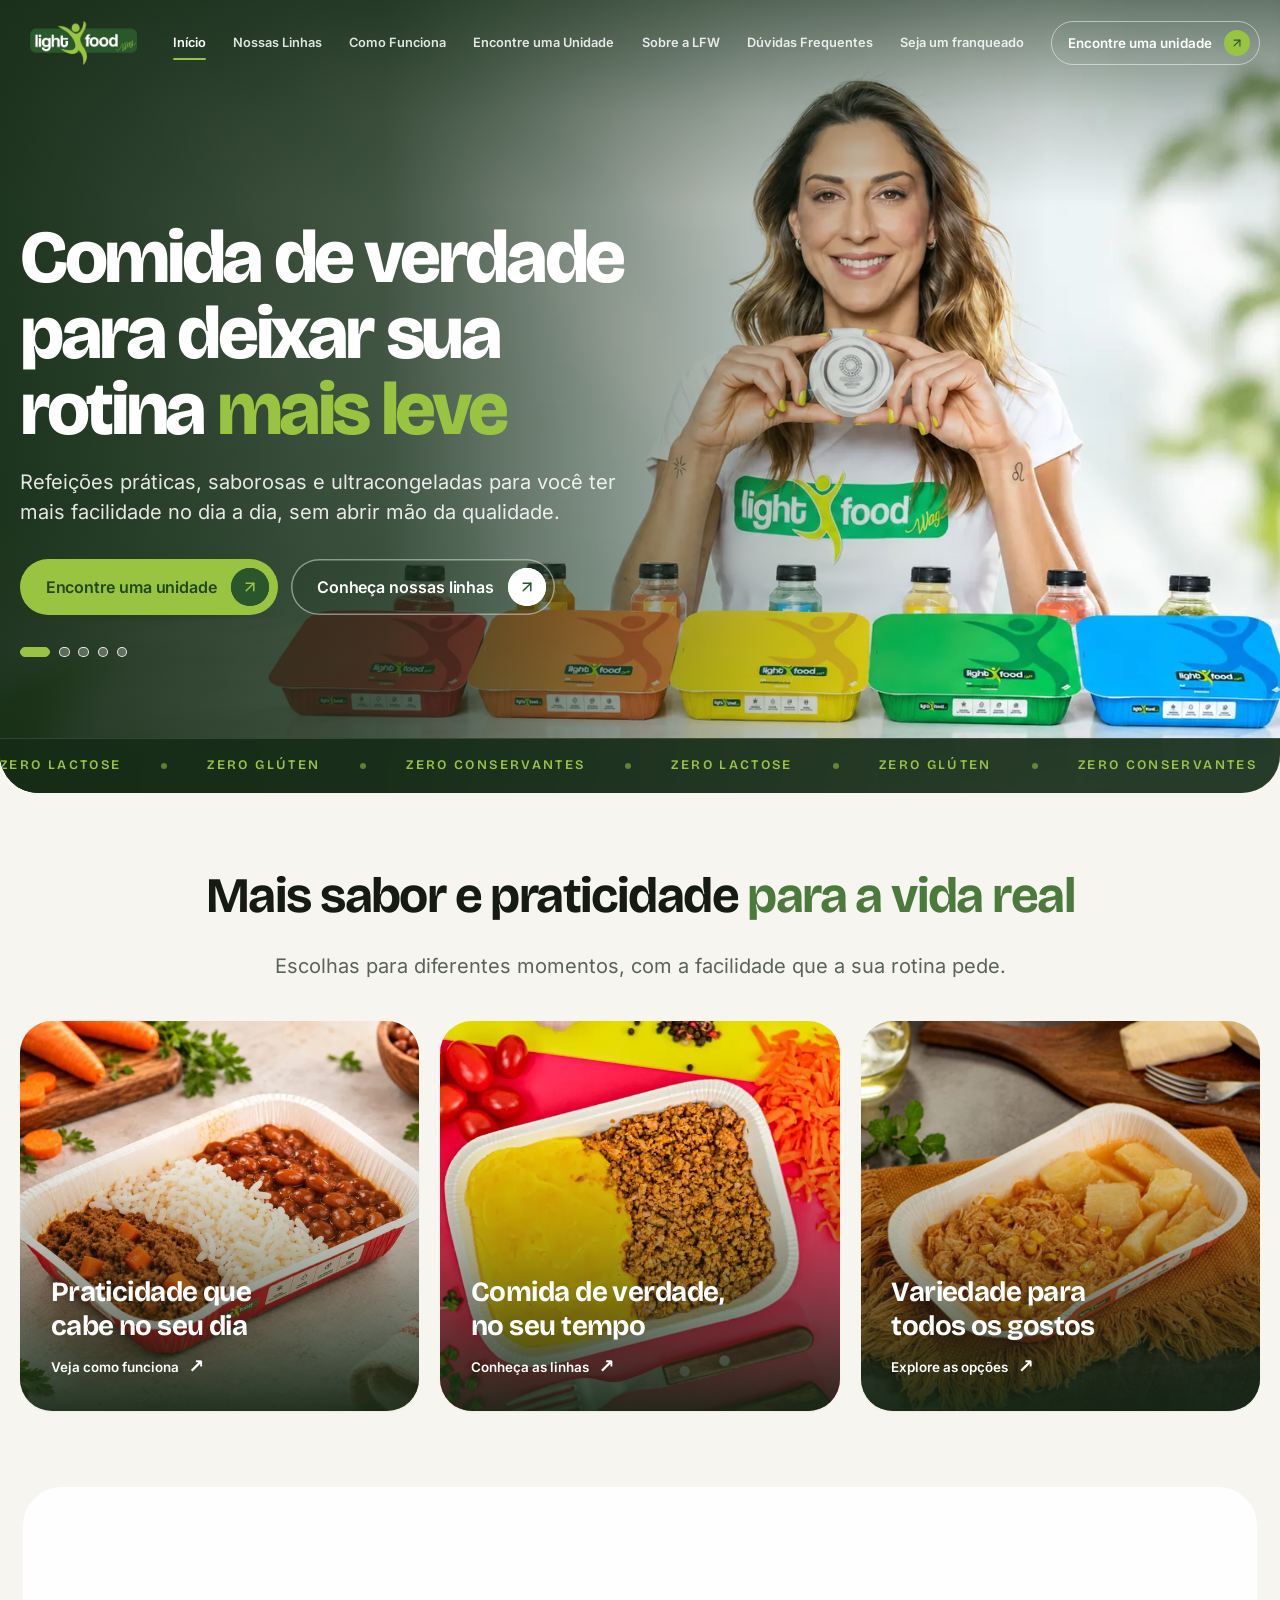
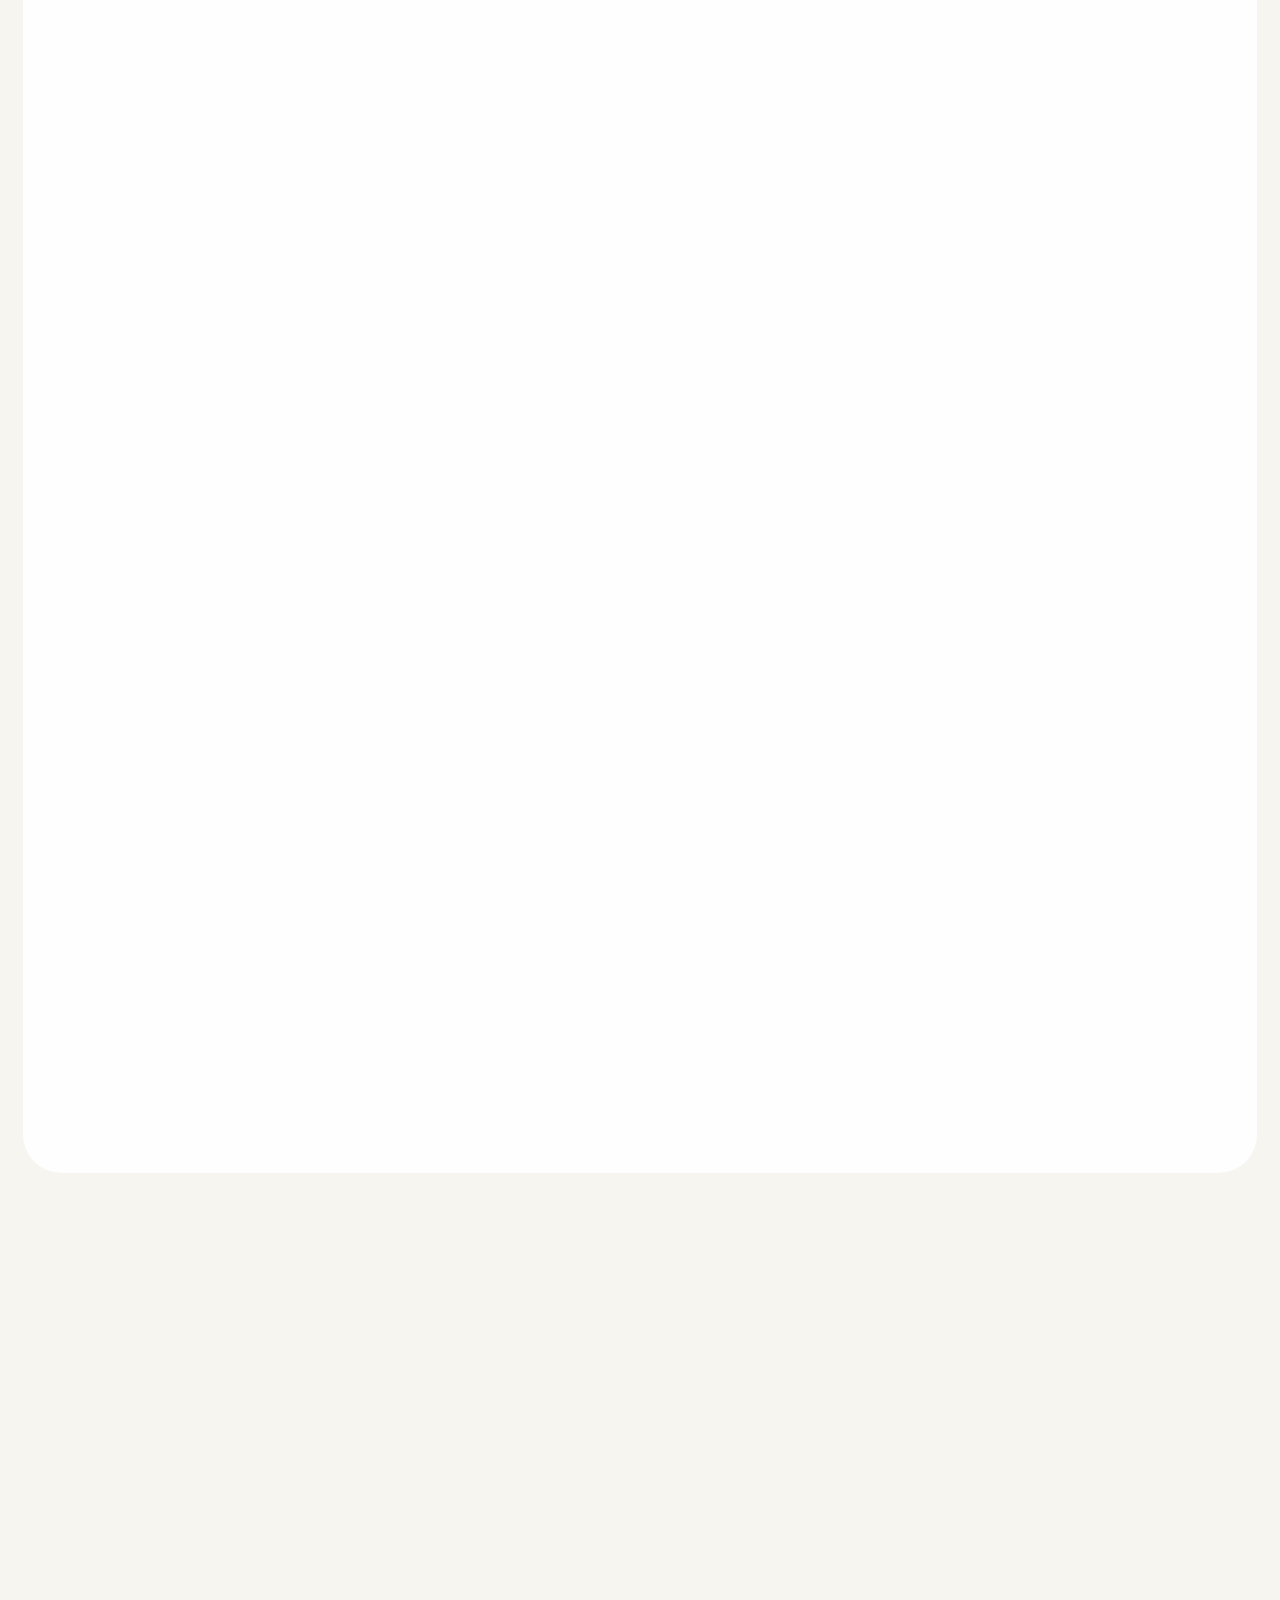
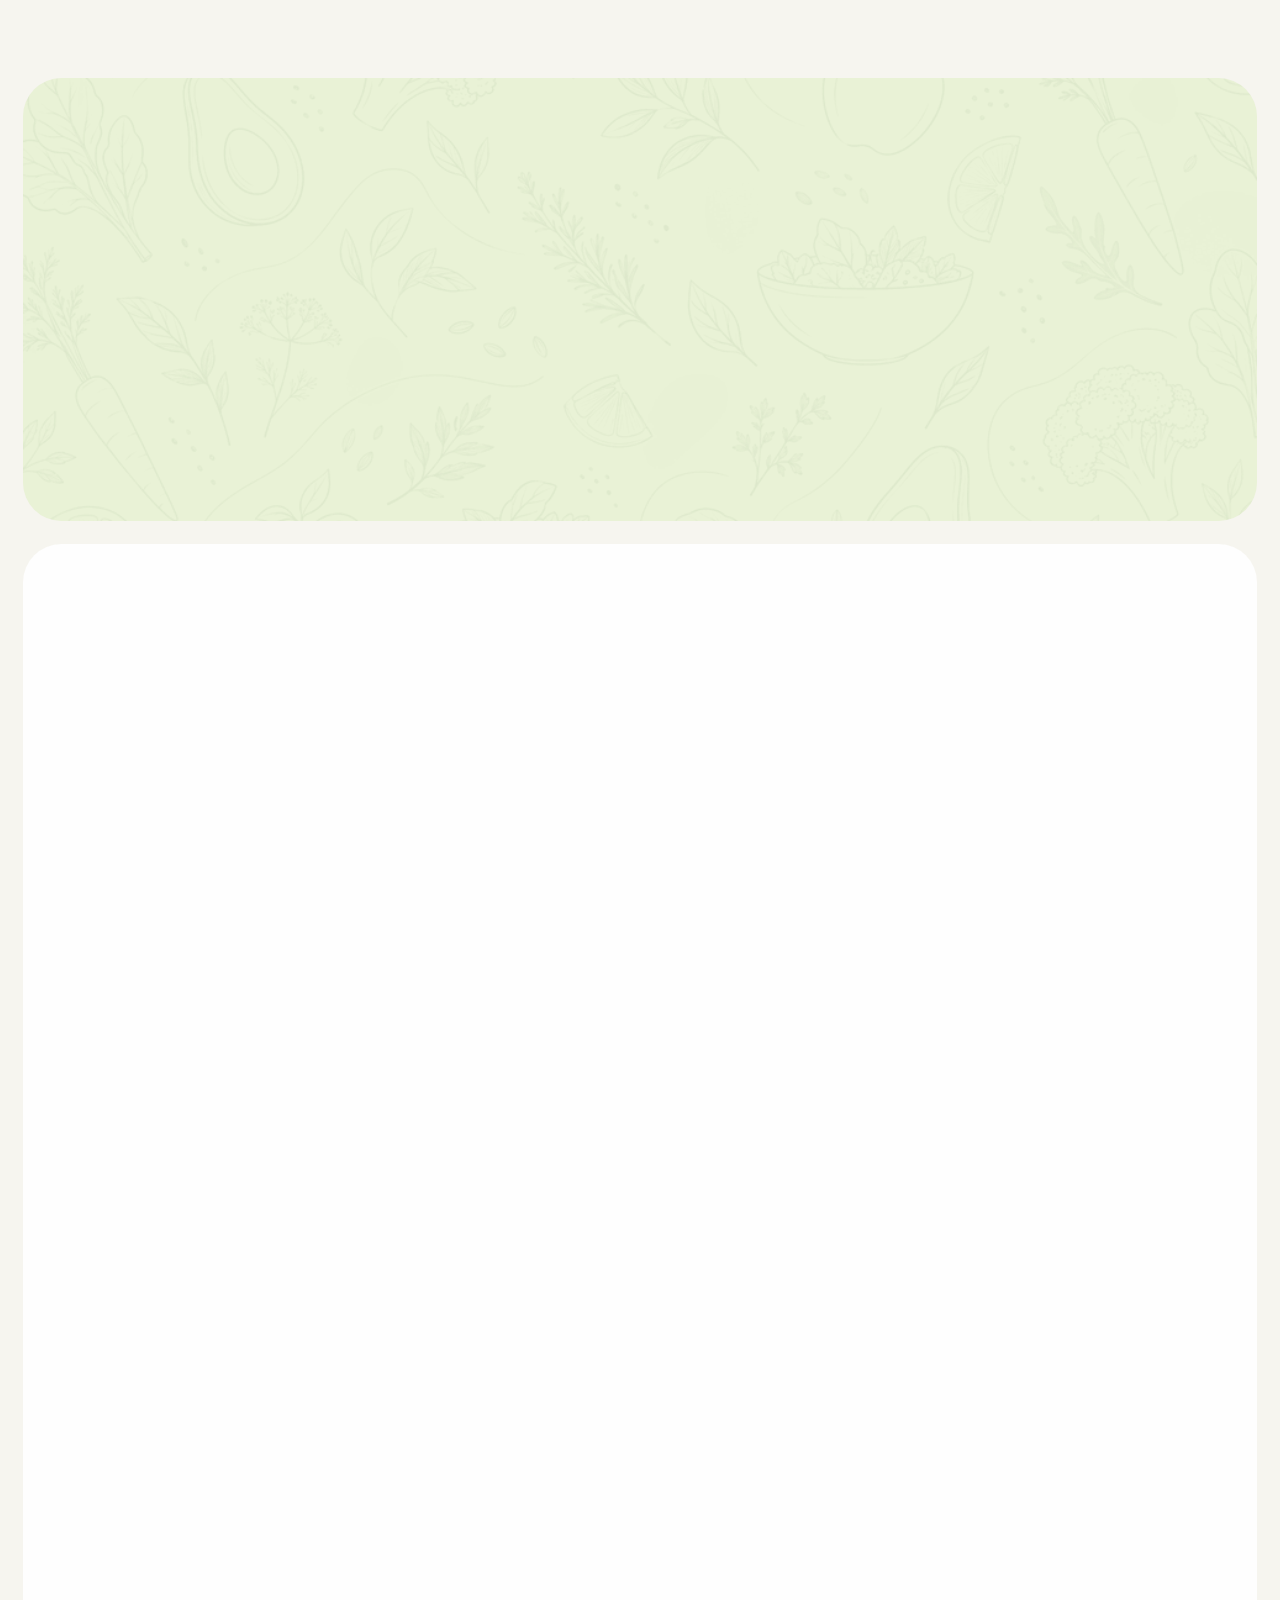
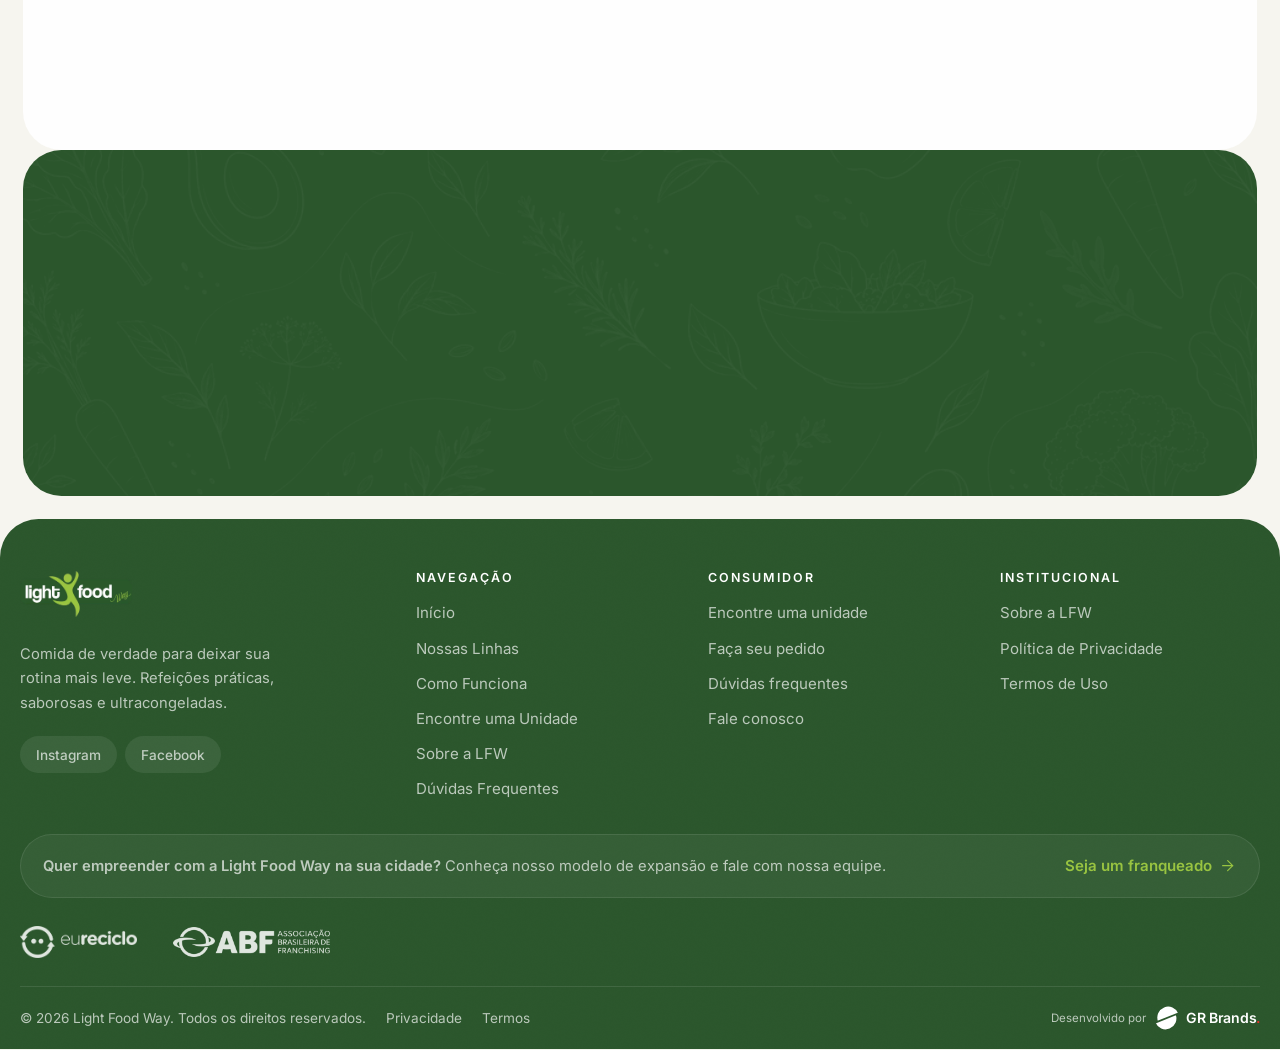
==== commit f7d90719: "Header: botão Encontre uma unidade não sai mais da barra; rodapé com Seja um franqueado Co-Authored-" ====
--- a/index.html
+++ b/index.html
@@ -29,7 +29,7 @@
 <link rel="preload" as="image" href="assets/img/banners/capa-home-1.webp" media="(min-width: 641px)" fetchpriority="high">
 <link rel="preload" href="assets/fonts/inter-latin.woff2" as="font" type="font/woff2" crossorigin>
 <link rel="preload" href="assets/fonts/bricolage-grotesque-latin.woff2" as="font" type="font/woff2" crossorigin>
-<link rel="stylesheet" href="style.min.css?v=2026-10-15">
+<link rel="stylesheet" href="style.min.css?v=2026-10-15b">
 <link rel="stylesheet" href="page-transitions.min.css?v=2026-09-22">
 <script type="speculationrules">{"prerender":[{"where":{"href_matches":"/*"},"eagerness":"moderate"}]}</script>
 </head>
@@ -393,7 +393,7 @@
     <!-- Franquias: acesso secundário, apenas no rodapé (briefing, item 1) -->
     <div class="rodape__expansao">
       <span><strong>Quer empreender com a Light Food Way na sua cidade?</strong> Conheça nosso modelo de expansão e fale com nossa equipe.</span>
-      <a class="link-seta link-seta--claro" href="expansao.html">Conhecer a oportunidade <svg class="icone" viewBox="0 0 24 24" fill="none" stroke="currentColor" stroke-width="1.6" stroke-linecap="round" stroke-linejoin="round" aria-hidden="true" focusable="false"><path d="M5 12h14"/><path d="m12 5 7 7-7 7"/></svg></a>
+      <a class="link-seta link-seta--claro" href="expansao.html">Seja um franqueado <svg class="icone" viewBox="0 0 24 24" fill="none" stroke="currentColor" stroke-width="1.6" stroke-linecap="round" stroke-linejoin="round" aria-hidden="true" focusable="false"><path d="M5 12h14"/><path d="m12 5 7 7-7 7"/></svg></a>
     </div>
 
     <div class="rodape__selos">
--- a/style.min.css
+++ b/style.min.css
@@ -6,3 +6,4 @@
 @media (min-width:1700px){html{font-size:112.5%}:root{--container:1400px}.home-hero,.home-hero__content{min-height:clamp(600px,82svh,960px)}.home-hero:before{background-position:70% 18%}}@media (min-width:2200px){html{font-size:125%}:root{--container:1600px}.home-hero,.home-hero__content{min-height:clamp(600px,82svh,1100px)}}@media (max-height:520px) and (orientation:landscape){:root{--fs-hero:clamp(1.9rem,1.2rem + 2.4vw,2.5rem);--fs-d1:clamp(1.8rem,1.2rem + 2.2vw,2.4rem)}.home-hero,.home-hero__content{min-height:0}.home-hero__content{padding-block:calc(var(--header-h) + 1rem) 2rem}.home-hero h1{font-size:var(--fs-hero);min-height:3.2em;margin-bottom:.8rem}.home-hero p{font-size:.95rem;max-width:56ch}.home-hero .acoes,.home-hero__pontos{margin-top:1.1rem}.hero-pagina{min-height:0}.hero-pagina--capa h1{font-size:var(--fs-d1)}}
 @media (min-width:1280px){.filtro{padding-inline:1rem}}.rodape__selos{margin-top:1.75rem;display:flex;flex-wrap:wrap;align-items:center;gap:1.25rem 2.25rem}.rodape__selos img{height:30px;width:auto;opacity:.85}.rodape__selos img[src*=eureciclo]{height:32px}
 @media (max-width:980px){.rodape__selos{justify-content:center}}
+@media (min-width:1181px){.desktop-nav{flex:1 1 auto;min-width:0;justify-content:space-between;gap:.6rem;padding-inline:clamp(.75rem,-2rem + 3.5vw,3rem) clamp(.25rem,-1rem + 1.5vw,1.25rem)}.contact-pill{margin-left:0}}@media (min-width:1181px) and (max-width:1300px){.desktop-nav{font-size:.8rem}}
